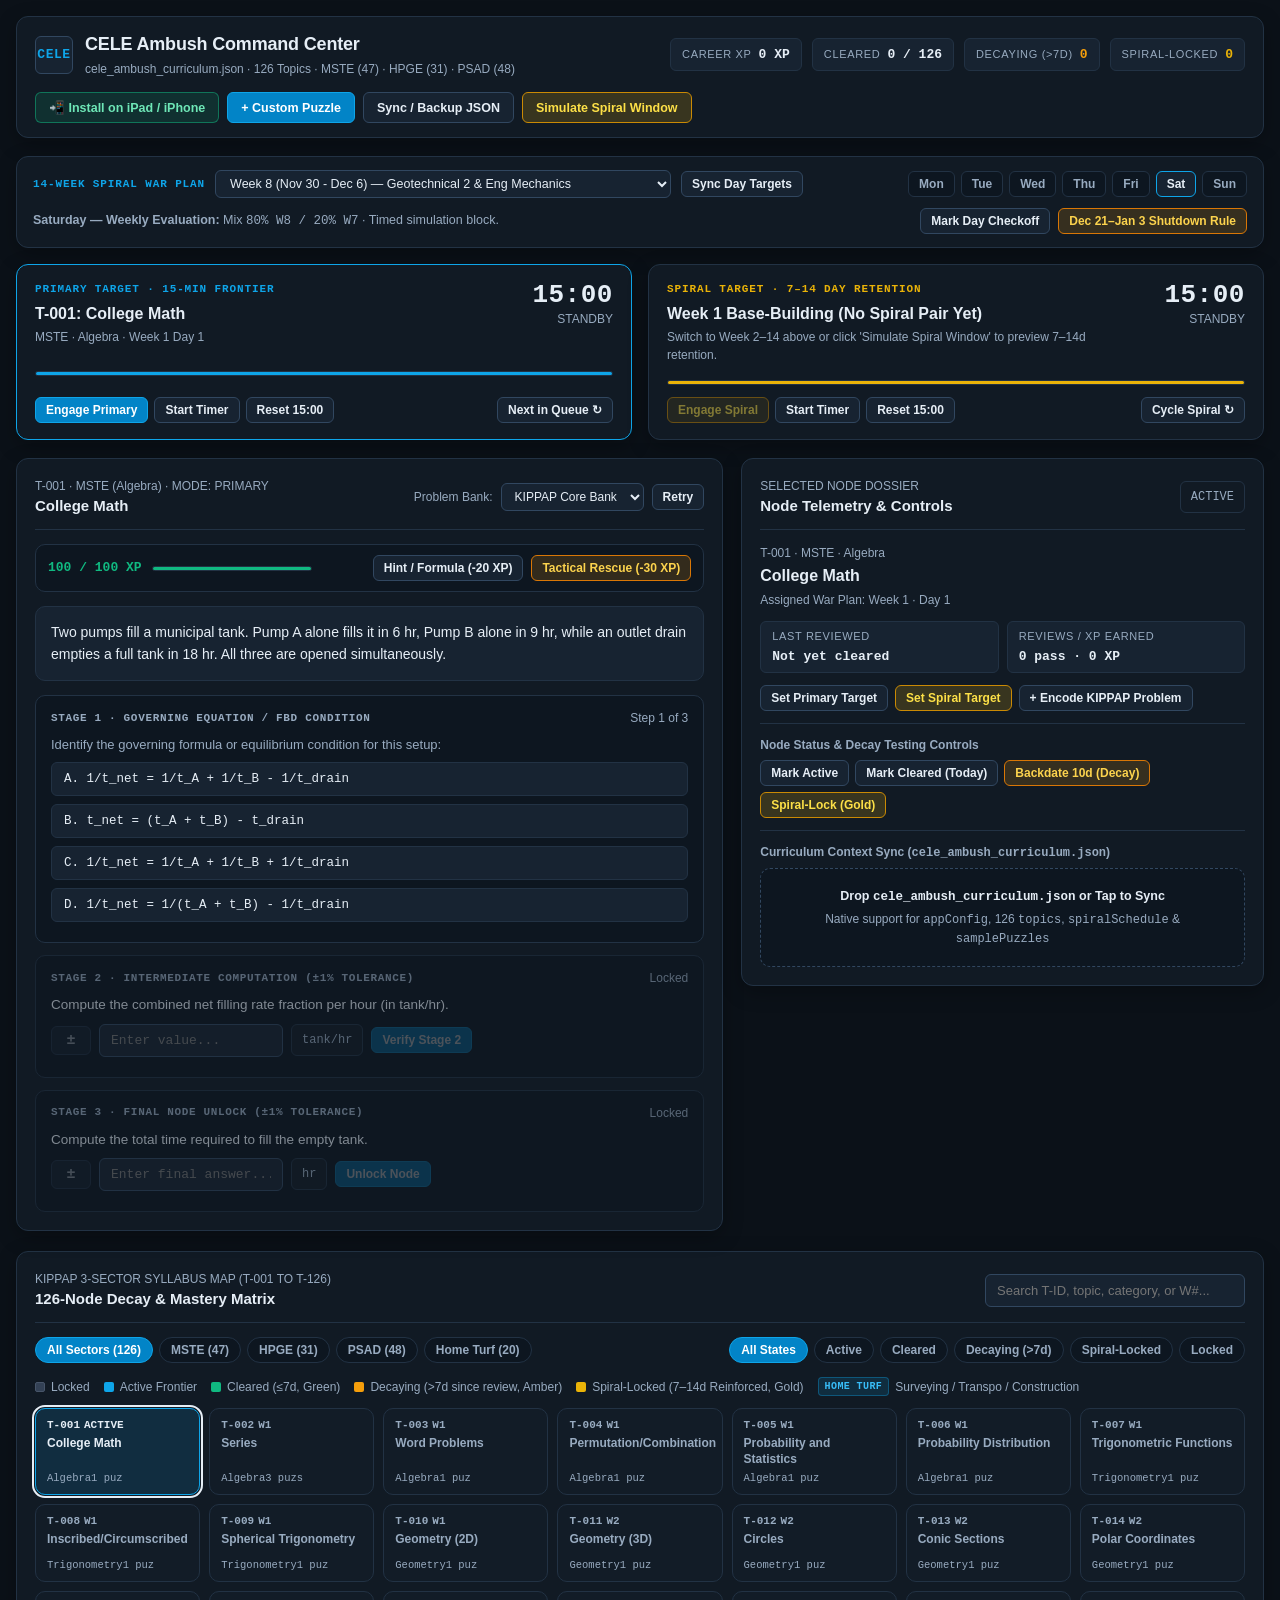
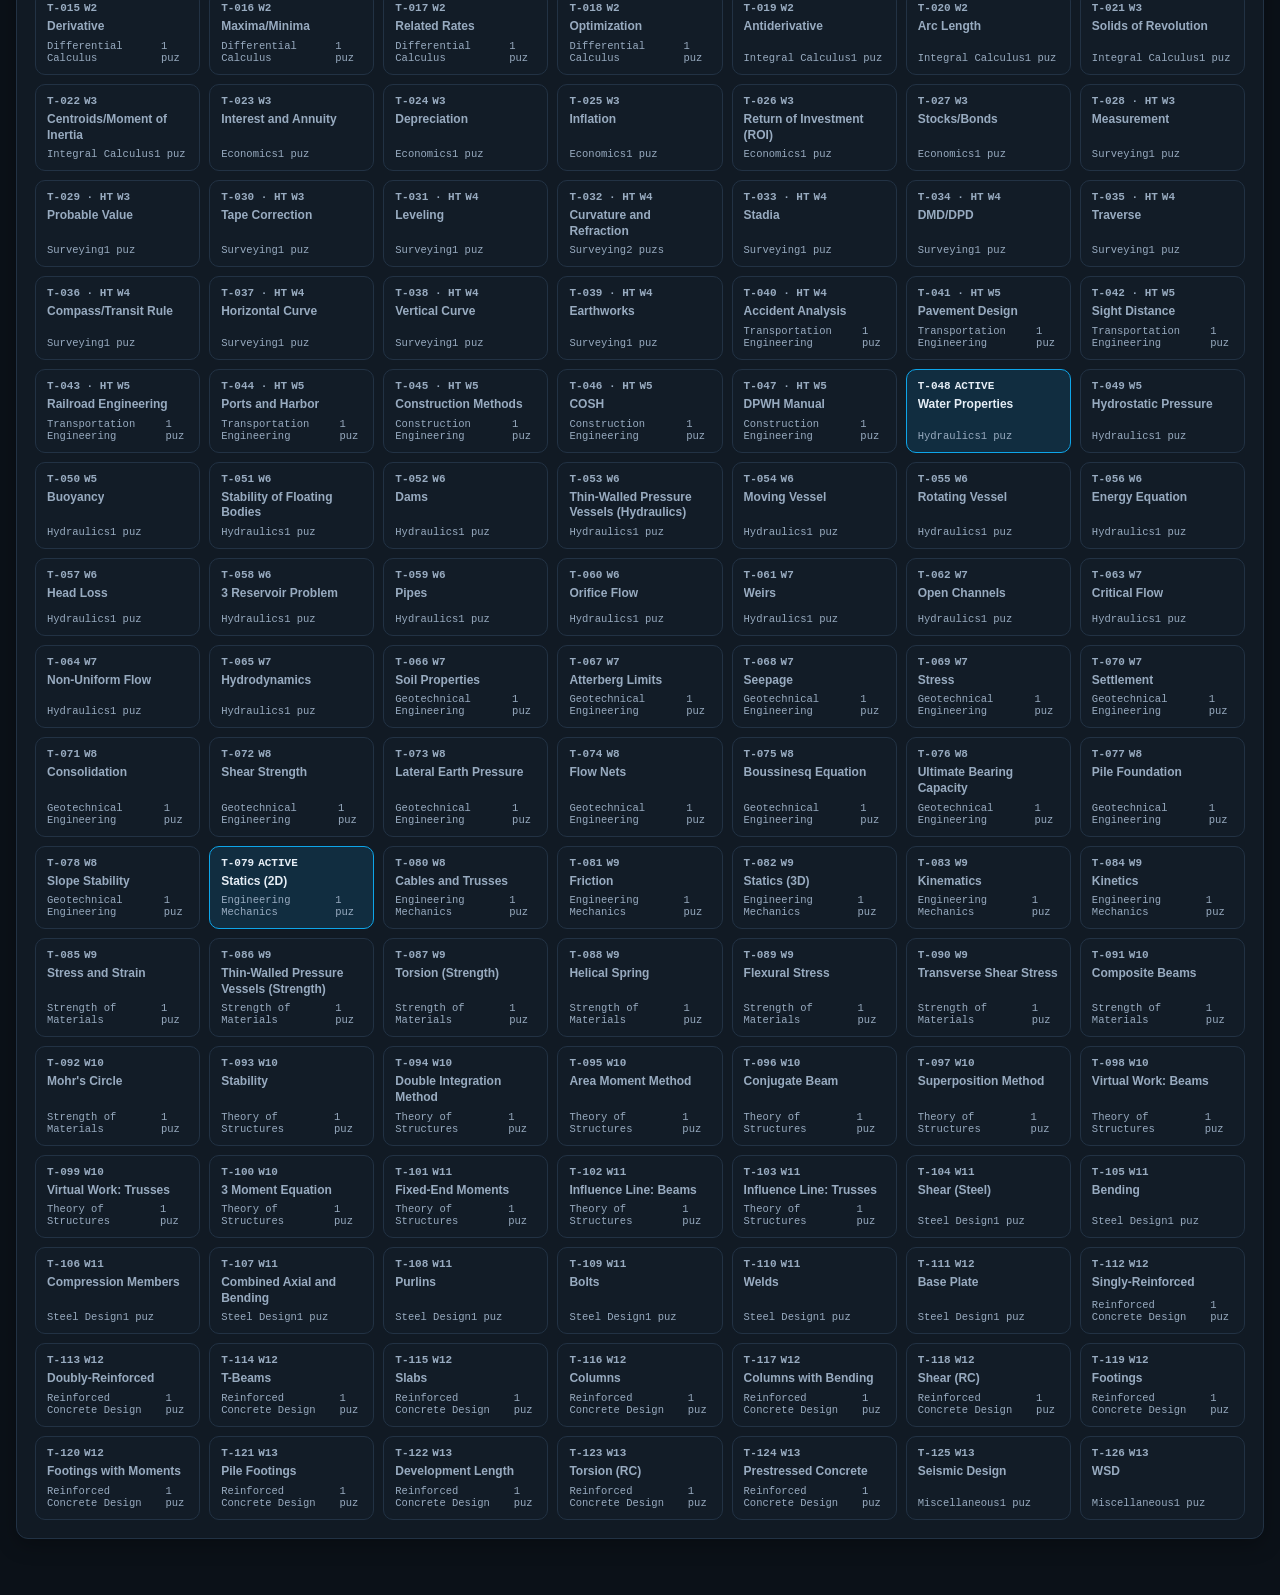
==== CELE_Ambush_iOS_Standalone.html @ f603cc69 "Initial release: CELE Ambush Command Center offline PWA for iPad & iPhone" ====
<!DOCTYPE html>
<html lang="en">
<head>
  <meta charset="UTF-8" />
  <meta name="viewport" content="width=device-width, initial-scale=1.0, viewport-fit=cover" />
  <title>CELE Ambush Command Center — KIPPAP 126-Topic Spiral War Plan</title>
  <meta name="description" content="Installable offline Civil Engineering Licensure Exam (CELE) command center built on cele_ambush_curriculum.json featuring 126 KIPPAP topics across MSTE (47), HPGE (31), and PSAD (48)." />
  <meta name="theme-color" content="#0b1118" />
  <meta name="apple-mobile-web-app-capable" content="yes" />
  <meta name="mobile-web-app-capable" content="yes" />
  <meta name="apple-mobile-web-app-status-bar-style" content="black-translucent" />
  <meta name="apple-mobile-web-app-title" content="CELE Ambush" />
  <meta name="format-detection" content="telephone=no" />
  <link rel="icon" type="image/png" href="[data-uri]" />
  <link rel="apple-touch-icon" href="[data-uri]" />
  <link rel="apple-touch-icon" sizes="180x180" href="[data-uri]" />
  <link rel="apple-touch-icon" sizes="167x167" href="[data-uri]" />
  <link rel="apple-touch-icon" sizes="152x152" href="[data-uri]" />
  <style>
/* CELE Ambush Command Center — Precision Engineering Tactical Stylesheet */
:root {
  --bg-base: #0b1118;
  --bg-surface: #111a24;
  --bg-elevated: #172331;
  --bg-input: #0d1620;
  --border-subtle: #223244;
  --border-strong: #314760;
  --text-primary: #e6eef6;
  --text-secondary: #98abc0;
  --text-muted: #647a92;

  /* Tactical Status Palette (No purple/neon glow) */
  --accent-cyan: #0ea5e9;
  --accent-cyan-soft: rgba(14, 165, 233, 0.14);
  --status-cleared: #10b981;
  --status-cleared-soft: rgba(16, 185, 129, 0.14);
  --status-decaying: #f59e0b;
  --status-decaying-soft: rgba(245, 158, 11, 0.16);
  --status-gold: #eab308;
  --status-gold-soft: rgba(234, 179, 8, 0.18);
  --status-danger: #ef4444;
  --status-danger-soft: rgba(239, 68, 68, 0.15);
  --status-locked: #1b2735;

  --radius-sm: 6px;
  --radius-md: 10px;
  --radius-lg: 12px;
  --shadow-card: 0 6px 20px rgba(0, 0, 0, 0.28);
  --font-sans: "Inter", -apple-system, BlinkMacSystemFont, "Segoe UI", Roboto, sans-serif;
  --font-mono: "JetBrains Mono", "SFMono-Regular", Consolas, "Liberation Mono", Menlo, monospace;
}

*, *::before, *::after { box-sizing: border-box; }

html, body {
  margin: 0;
  padding: 0;
  background-color: var(--bg-base);
  color: var(--text-primary);
  font-family: var(--font-sans);
  font-size: 14px;
  line-height: 1.5;
  -webkit-font-smoothing: antialiased;
}

.app-shell {
  max-width: 1440px;
  margin: 0 auto;
  padding: 18px 20px 48px;
}

/* Header Command Bar */
.topbar {
  display: flex;
  flex-wrap: wrap;
  align-items: center;
  justify-content: space-between;
  gap: 14px;
  padding: 14px 18px;
  background: var(--bg-surface);
  border: 1px solid var(--border-subtle);
  border-radius: var(--radius-lg);
  box-shadow: var(--shadow-card);
  margin-bottom: 18px;
}

.brand-block {
  display: flex;
  align-items: center;
  gap: 12px;
}

.brand-emblem {
  width: 38px;
  height: 38px;
  border-radius: var(--radius-sm);
  background: var(--bg-elevated);
  border: 1px solid var(--border-strong);
  display: grid;
  place-items: center;
  font-family: var(--font-mono);
  font-weight: 700;
  font-size: 13px;
  color: var(--accent-cyan);
  letter-spacing: 0.04em;
}

.brand-block h1 {
  margin: 0;
  font-size: 18px;
  font-weight: 700;
  letter-spacing: -0.01em;
}

.brand-subtitle {
  margin: 2px 0 0;
  font-size: 12px;
  color: var(--text-secondary);
}

.telemetry-strip {
  display: flex;
  flex-wrap: wrap;
  align-items: center;
  gap: 10px;
}

.stat-chip {
  padding: 6px 11px;
  background: var(--bg-elevated);
  border: 1px solid var(--border-subtle);
  border-radius: var(--radius-sm);
  display: flex;
  align-items: baseline;
  gap: 7px;
}

.stat-chip .label {
  font-size: 11px;
  text-transform: uppercase;
  letter-spacing: 0.06em;
  color: var(--text-secondary);
}

.stat-chip .val {
  font-family: var(--font-mono);
  font-weight: 700;
  font-size: 13px;
  font-variant-numeric: tabular-nums;
}

.topbar-actions {
  display: flex;
  flex-wrap: wrap;
  gap: 8px;
}

/* Buttons */
.btn {
  display: inline-flex;
  align-items: center;
  justify-content: center;
  gap: 6px;
  padding: 7px 13px;
  font-family: var(--font-sans);
  font-size: 12.5px;
  font-weight: 600;
  color: var(--text-primary);
  background: var(--bg-elevated);
  border: 1px solid var(--border-strong);
  border-radius: var(--radius-sm);
  cursor: pointer;
  transition: background 0.15s ease, border-color 0.15s ease, transform 0.08s ease;
  text-decoration: none;
}

.btn:hover:not(:disabled) {
  background: #203144;
  border-color: #466485;
}

.btn:active:not(:disabled) { transform: translateY(1px); }
.btn:disabled { opacity: 0.48; cursor: not-allowed; }

.btn-primary {
  background: #0284c7;
  border-color: #0ea5e9;
  color: #ffffff;
}
.btn-primary:hover:not(:disabled) { background: #0369a1; }

.btn-gold {
  background: rgba(234, 179, 8, 0.18);
  border-color: #ca8a04;
  color: #fde047;
}
.btn-gold:hover:not(:disabled) { background: rgba(234, 179, 8, 0.28); }

.btn-amber {
  background: var(--status-decaying-soft);
  border-color: #d97706;
  color: #fcd34d;
}

.btn-danger {
  background: var(--status-danger-soft);
  border-color: #dc2626;
  color: #fca5a5;
}

.btn-sm { padding: 5px 10px; font-size: 12px; }

/* Spiral Loop Twin Target Row */
.spiral-loop-grid {
  display: grid;
  grid-template-columns: repeat(2, minmax(0, 1fr));
  gap: 16px;
  margin-bottom: 18px;
}

.target-card {
  background: var(--bg-surface);
  border: 1px solid var(--border-subtle);
  border-radius: var(--radius-lg);
  padding: 16px 18px;
  display: flex;
  flex-direction: column;
  justify-content: space-between;
  gap: 12px;
  box-shadow: var(--shadow-card);
}

.target-card.is-engaged {
  border-color: var(--accent-cyan);
}

.target-card.spiral-card.is-engaged {
  border-color: var(--status-gold);
}

.target-header {
  display: flex;
  align-items: flex-start;
  justify-content: space-between;
  gap: 12px;
}

.target-kicker {
  font-family: var(--font-mono);
  font-size: 11px;
  font-weight: 700;
  text-transform: uppercase;
  letter-spacing: 0.08em;
  color: var(--accent-cyan);
}

.spiral-card .target-kicker { color: var(--status-gold); }

.target-title {
  margin: 4px 0 2px;
  font-size: 16px;
  font-weight: 700;
}

.target-meta {
  font-size: 12px;
  color: var(--text-secondary);
}

.timer-box {
  text-align: right;
  min-width: 115px;
}

.timer-readout {
  font-family: var(--font-mono);
  font-size: 26px;
  font-weight: 700;
  font-variant-numeric: tabular-nums;
  line-height: 1.1;
  letter-spacing: 0.02em;
}

.timer-readout.is-running { color: var(--status-cleared); }
.timer-readout.is-paused { color: var(--status-decaying); }
.timer-readout.is-expired { color: var(--status-danger); }

.progress-track {
  width: 100%;
  height: 5px;
  background: var(--bg-input);
  border-radius: 999px;
  overflow: hidden;
  border: 1px solid var(--border-subtle);
}

.progress-fill {
  height: 100%;
  background: var(--accent-cyan);
  transition: width 0.3s linear;
}
.spiral-card .progress-fill { background: var(--status-gold); }

.target-controls {
  display: flex;
  flex-wrap: wrap;
  align-items: center;
  justify-content: space-between;
  gap: 8px;
}

/* Main Split Workspace: Puzzle Engine + Node Inspector / Bank */
.workbench-grid {
  display: grid;
  grid-template-columns: 1.15fr 0.85fr;
  gap: 18px;
  margin-bottom: 20px;
  align-items: start;
}

.panel {
  background: var(--bg-surface);
  border: 1px solid var(--border-subtle);
  border-radius: var(--radius-lg);
  padding: 18px;
  box-shadow: var(--shadow-card);
}

.panel-header {
  display: flex;
  flex-wrap: wrap;
  align-items: center;
  justify-content: space-between;
  gap: 10px;
  padding-bottom: 12px;
  margin-bottom: 14px;
  border-bottom: 1px solid var(--border-subtle);
}

.panel-title {
  margin: 0;
  font-size: 15px;
  font-weight: 700;
}

/* XP Integrity Bar & Tactical Rescue */
.xp-rescue-bar {
  display: flex;
  flex-wrap: wrap;
  align-items: center;
  justify-content: space-between;
  gap: 10px;
  padding: 10px 12px;
  background: var(--bg-input);
  border: 1px solid var(--border-subtle);
  border-radius: var(--radius-md);
  margin-bottom: 14px;
}

.xp-meter-wrap {
  display: flex;
  align-items: center;
  gap: 10px;
  flex: 1;
  min-width: 180px;
}

.xp-badge {
  font-family: var(--font-mono);
  font-weight: 700;
  font-size: 13px;
  color: var(--status-cleared);
  white-space: nowrap;
}

.problem-stem-box {
  padding: 14px 15px;
  background: var(--bg-elevated);
  border: 1px solid var(--border-subtle);
  border-radius: var(--radius-md);
  margin-bottom: 14px;
  font-size: 14px;
  line-height: 1.6;
}

.rescue-drawer {
  padding: 12px 14px;
  border-radius: var(--radius-md);
  margin-bottom: 14px;
  font-size: 13px;
}

.hint-drawer {
  background: rgba(14, 165, 233, 0.1);
  border: 1px solid rgba(14, 165, 233, 0.35);
}

.tactical-drawer {
  background: rgba(245, 158, 11, 0.1);
  border: 1px solid rgba(245, 158, 11, 0.4);
}

/* 3-Stage Cards */
.stage-stack {
  display: flex;
  flex-direction: column;
  gap: 12px;
}

.stage-box {
  padding: 13px 15px;
  background: var(--bg-input);
  border: 1px solid var(--border-subtle);
  border-radius: var(--radius-md);
  transition: border-color 0.15s ease, opacity 0.15s ease;
}

.stage-box.is-locked {
  opacity: 0.52;
}

.stage-box.is-cleared {
  border-color: rgba(16, 185, 129, 0.55);
  background: rgba(16, 185, 129, 0.05);
}

.stage-head {
  display: flex;
  align-items: center;
  justify-content: space-between;
  gap: 8px;
  margin-bottom: 8px;
}

.stage-tag {
  font-family: var(--font-mono);
  font-size: 11px;
  font-weight: 700;
  text-transform: uppercase;
  letter-spacing: 0.06em;
  color: var(--text-secondary);
}

.stage-box.is-cleared .stage-tag { color: var(--status-cleared); }

.eq-options-grid {
  display: grid;
  grid-template-columns: 1fr;
  gap: 8px;
  margin-top: 8px;
}

.eq-option-btn {
  text-align: left;
  padding: 9px 12px;
  font-family: var(--font-mono);
  font-size: 12.5px;
  color: var(--text-primary);
  background: var(--bg-elevated);
  border: 1px solid var(--border-subtle);
  border-radius: var(--radius-sm);
  cursor: pointer;
  transition: background 0.12s ease, border-color 0.12s ease;
}

.eq-option-btn:hover:not(:disabled) {
  background: #1f3044;
  border-color: var(--accent-cyan);
}

.eq-option-btn.is-correct {
  background: var(--status-cleared-soft);
  border-color: var(--status-cleared);
  color: #6ee7b7;
}

.eq-option-btn.is-wrong {
  background: var(--status-danger-soft);
  border-color: var(--status-danger);
  color: #fca5a5;
}

.numeric-row {
  display: flex;
  flex-wrap: wrap;
  align-items: center;
  gap: 8px;
  margin-top: 8px;
}

.input-field, select.input-field, textarea.input-field {
  padding: 8px 11px;
  background: var(--bg-elevated);
  border: 1px solid var(--border-strong);
  border-radius: var(--radius-sm);
  color: var(--text-primary);
  font-family: var(--font-sans);
  font-size: 13px;
}

.input-mono {
  font-family: var(--font-mono);
  font-variant-numeric: tabular-nums;
}

.input-field:focus {
  outline: none;
  border-color: var(--accent-cyan);
}

.unit-pill {
  padding: 6px 10px;
  background: var(--bg-surface);
  border: 1px solid var(--border-subtle);
  border-radius: var(--radius-sm);
  font-family: var(--font-mono);
  font-size: 12px;
  color: var(--text-secondary);
}

.feedback-msg {
  margin-top: 7px;
  font-size: 12px;
}
.feedback-msg.ok { color: #6ee7b7; }
.feedback-msg.err { color: #fca5a5; }

/* 114-Node Curriculum Matrix */
.filter-toolbar {
  display: flex;
  flex-wrap: wrap;
  align-items: center;
  justify-content: space-between;
  gap: 10px;
  margin-bottom: 14px;
}

.tab-group {
  display: flex;
  flex-wrap: wrap;
  gap: 6px;
}

.pill-btn {
  padding: 5px 11px;
  font-size: 12px;
  font-weight: 600;
  color: var(--text-secondary);
  background: var(--bg-input);
  border: 1px solid var(--border-subtle);
  border-radius: 999px;
  cursor: pointer;
}

.pill-btn.active {
  color: #ffffff;
  background: #0284c7;
  border-color: #0ea5e9;
}

.legend-row {
  display: flex;
  flex-wrap: wrap;
  gap: 14px;
  font-size: 12px;
  color: var(--text-secondary);
  margin-bottom: 12px;
}

.legend-item {
  display: inline-flex;
  align-items: center;
  gap: 6px;
}

.dot {
  width: 10px;
  height: 10px;
  border-radius: 2px;
  display: inline-block;
}
.dot-locked { background: #334155; border: 1px solid #475569; }
.dot-active { background: var(--accent-cyan); }
.dot-cleared { background: var(--status-cleared); }
.dot-decaying { background: var(--status-decaying); }
.dot-spiral { background: var(--status-gold); }

.nodes-grid {
  display: grid;
  grid-template-columns: repeat(auto-fill, minmax(152px, 1fr));
  gap: 9px;
}

.node-tile {
  position: relative;
  text-align: left;
  padding: 10px 11px;
  border-radius: var(--radius-md);
  border: 1px solid var(--border-subtle);
  background: var(--status-locked);
  color: var(--text-primary);
  cursor: pointer;
  transition: transform 0.1s ease, border-color 0.15s ease, background 0.15s ease;
  display: flex;
  flex-direction: column;
  gap: 5px;
  min-height: 78px;
}

.node-tile:hover {
  transform: translateY(-1px);
  border-color: #5b7999;
}

.node-tile.selected {
  outline: 2px solid var(--text-primary);
  outline-offset: 1px;
}

.node-tile.state-locked {
  background: #121c27;
  color: var(--text-secondary);
}

.node-tile.state-active {
  background: var(--accent-cyan-soft);
  border-color: var(--accent-cyan);
}

.node-tile.state-cleared {
  background: var(--status-cleared-soft);
  border-color: var(--status-cleared);
}

.node-tile.state-decaying {
  background: var(--status-decaying-soft);
  border-color: var(--status-decaying);
}

.node-tile.state-spiral {
  background: var(--status-gold-soft);
  border-color: var(--status-gold);
}

.node-top {
  display: flex;
  align-items: center;
  justify-content: space-between;
  gap: 4px;
  font-family: var(--font-mono);
  font-size: 11px;
  font-weight: 700;
}

.node-name {
  font-size: 12px;
  font-weight: 600;
  line-height: 1.3;
  display: -webkit-box;
  -webkit-line-clamp: 2;
  -webkit-box-orient: vertical;
  overflow: hidden;
}

.node-foot {
  margin-top: auto;
  display: flex;
  align-items: center;
  justify-content: space-between;
  font-size: 10.5px;
  font-family: var(--font-mono);
  color: var(--text-secondary);
}

/* Modals */
.modal-backdrop {
  position: fixed;
  inset: 0;
  background: rgba(5, 10, 16, 0.78);
  display: none;
  align-items: center;
  justify-content: center;
  padding: 16px;
  z-index: 50;
}

.modal-backdrop.open { display: flex; }

.modal-card {
  width: 100%;
  max-width: 680px;
  max-height: 90vh;
  overflow-y: auto;
  background: var(--bg-surface);
  border: 1px solid var(--border-strong);
  border-radius: var(--radius-lg);
  padding: 20px;
  box-shadow: 0 20px 50px rgba(0, 0, 0, 0.55);
}

.form-grid {
  display: grid;
  grid-template-columns: repeat(2, minmax(0, 1fr));
  gap: 12px;
}

.form-group {
  display: flex;
  flex-direction: column;
  gap: 5px;
}

.form-group.full { grid-column: 1 / -1; }

.form-label {
  font-size: 12px;
  font-weight: 600;
  color: var(--text-secondary);
}

.dropzone {
  border: 1.5px dashed var(--border-strong);
  border-radius: var(--radius-md);
  padding: 18px;
  text-align: center;
  background: var(--bg-input);
  cursor: pointer;
  transition: border-color 0.15s ease, background 0.15s ease;
}

.dropzone:hover, .dropzone.dragover {
  border-color: var(--accent-cyan);
  background: var(--accent-cyan-soft);
}

.toast-banner {
  position: fixed;
  bottom: 18px;
  right: 18px;
  padding: 10px 16px;
  background: #0f293d;
  border: 1px solid var(--accent-cyan);
  border-radius: var(--radius-md);
  color: var(--text-primary);
  font-size: 13px;
  font-weight: 600;
  box-shadow: var(--shadow-card);
  z-index: 80;
  display: none;
}

.toast-banner.show { display: block; }

@media (max-width: 980px) {
  .spiral-loop-grid, .workbench-grid, .form-grid {
    grid-template-columns: 1fr;
  }
}

/* 14-Week Spiral War Plan & Home Turf Extensions */
.warplan-bar {
  background: var(--bg-surface);
  border: 1px solid var(--border-subtle);
  border-radius: var(--radius-lg);
  padding: 13px 16px;
  margin-bottom: 16px;
  box-shadow: var(--shadow-card);
  display: flex;
  flex-direction: column;
  gap: 10px;
}

.warplan-top {
  display: flex;
  flex-wrap: wrap;
  align-items: center;
  justify-content: space-between;
  gap: 10px;
}

.day-pills {
  display: flex;
  flex-wrap: wrap;
  gap: 6px;
}

.day-pill {
  padding: 5px 10px;
  font-size: 12px;
  font-weight: 600;
  color: var(--text-secondary);
  background: var(--bg-input);
  border: 1px solid var(--border-subtle);
  border-radius: var(--radius-sm);
  cursor: pointer;
}

.day-pill.active {
  color: var(--text-primary);
  background: var(--bg-elevated);
  border-color: var(--accent-cyan);
}

.day-pill.is-done {
  border-color: var(--status-cleared);
  color: var(--status-cleared);
}

.pair-chips {
  display: flex;
  flex-wrap: wrap;
  gap: 6px;
  margin-top: 4px;
}

.pair-chip {
  padding: 3px 9px;
  font-family: var(--font-mono);
  font-size: 11.5px;
  background: var(--bg-input);
  border: 1px solid var(--border-subtle);
  border-radius: 999px;
  color: var(--text-secondary);
  cursor: pointer;
}

.pair-chip.active {
  border-color: var(--accent-cyan);
  color: var(--text-primary);
  background: var(--accent-cyan-soft);
}

.spiral-card .pair-chip.active {
  border-color: var(--status-gold);
  background: var(--status-gold-soft);
  color: #fde047;
}

.hometurf-tag {
  display: inline-block;
  padding: 1px 6px;
  font-family: var(--font-mono);
  font-size: 10px;
  font-weight: 700;
  letter-spacing: 0.04em;
  color: #38bdf8;
  background: rgba(14, 165, 233, 0.14);
  border: 1px solid rgba(14, 165, 233, 0.35);
  border-radius: 4px;
}

.holiday-banner {
  padding: 10px 14px;
  background: rgba(245, 158, 11, 0.12);
  border: 1px solid rgba(245, 158, 11, 0.45);
  border-radius: var(--radius-md);
  font-size: 12.5px;
  color: #fde68a;
  display: flex;
  align-items: center;
  justify-content: space-between;
  gap: 10px;
}

/* ==========================================================================
   iOS (iPhone) & iPadOS Standalone PWA Ergonomics & Safe-Area Support
   ========================================================================== */
html {
  -webkit-text-size-adjust: 100%;
  touch-action: manipulation;
}

body {
  -webkit-tap-highlight-color: transparent;
  overscroll-behavior-y: none;
}

.app-shell {
  padding-top: max(16px, calc(env(safe-area-inset-top) + 10px));
  padding-left: max(16px, calc(env(safe-area-inset-left) + 14px));
  padding-right: max(16px, calc(env(safe-area-inset-right) + 14px));
  padding-bottom: max(56px, calc(env(safe-area-inset-bottom) + 48px));
}

.btn, .day-pill, .pill-btn, .eq-option-btn, .node-tile, .pair-chip {
  touch-action: manipulation;
  -webkit-user-select: none;
  user-select: none;
}

.problem-stem-box, .rescue-drawer, .input-field {
  -webkit-user-select: text;
  user-select: text;
}

.btn-install {
  background: rgba(16, 185, 129, 0.14);
  border-color: rgba(16, 185, 129, 0.5);
  color: #6ee7b7;
}
.btn-install:hover:not(:disabled) {
  background: rgba(16, 185, 129, 0.24);
  border-color: #10b981;
}

.pwa-status-pill {
  display: inline-flex;
  align-items: center;
  padding: 2px 8px;
  font-family: var(--font-mono);
  font-size: 10.5px;
  font-weight: 700;
  color: #6ee7b7;
  background: rgba(16, 185, 129, 0.15);
  border: 1px solid rgba(16, 185, 129, 0.45);
  border-radius: 999px;
}

.sign-toggle-btn {
  min-width: 40px;
  font-family: var(--font-mono);
  font-size: 15px;
  font-weight: 700;
}

.install-steps-grid {
  display: grid;
  grid-template-columns: repeat(2, minmax(0, 1fr));
  gap: 12px;
}

.install-step-card {
  padding: 13px 14px;
  background: var(--bg-input);
  border: 1px solid var(--border-subtle);
  border-radius: var(--radius-md);
}

.install-list {
  margin: 8px 0 0;
  padding-left: 18px;
  font-size: 12.5px;
  color: var(--text-secondary);
  display: flex;
  flex-direction: column;
  gap: 6px;
}

.ios-bottom-nav {
  display: none;
  position: fixed;
  left: 0;
  right: 0;
  bottom: 0;
  z-index: 45;
  background: rgba(13, 22, 32, 0.92);
  -webkit-backdrop-filter: blur(14px);
  backdrop-filter: blur(14px);
  border-top: 1px solid var(--border-strong);
  padding: 6px max(10px, env(safe-area-inset-right)) calc(6px + env(safe-area-inset-bottom)) max(10px, env(safe-area-inset-left));
  grid-template-columns: repeat(4, 1fr);
  gap: 4px;
}

.ios-nav-btn {
  background: transparent;
  border: 1px solid transparent;
  border-radius: 8px;
  color: var(--text-secondary);
  padding: 6px 4px;
  font-family: var(--font-sans);
  font-size: 11px;
  font-weight: 600;
  display: flex;
  flex-direction: column;
  align-items: center;
  justify-content: center;
  gap: 2px;
  cursor: pointer;
}

.ios-nav-btn.active {
  color: var(--accent-cyan);
  background: var(--accent-cyan-soft);
  border-color: rgba(14, 165, 233, 0.32);
}

.ios-nav-icon {
  font-size: 15px;
  line-height: 1.1;
}

/* Prevent iOS Safari input auto-zoom (must be >= 16px on coarse touch devices) + 44px Apple HIG targets */
@media (pointer: coarse), (max-width: 1024px) {
  input.input-field, select.input-field, textarea.input-field, #schedule-week-select, #puzzle-selector {
    font-size: 16px !important;
  }
  .btn, .eq-option-btn {
    min-height: 42px;
  }
  .day-pill, .pill-btn {
    min-height: 38px;
    display: inline-flex;
    align-items: center;
  }
}

/* iPhone & Compact iPad Split-View Layout */
@media (max-width: 860px) {
  .ios-bottom-nav {
    display: grid;
  }
  .app-shell {
    padding-bottom: calc(86px + env(safe-area-inset-bottom));
  }
  .toast-banner {
    bottom: calc(76px + env(safe-area-inset-bottom));
    left: 14px;
    right: 14px;
    text-align: center;
  }
  .install-steps-grid {
    grid-template-columns: 1fr;
  }
  .topbar {
    padding: 12px 14px;
    gap: 10px;
  }
  #node-search-input, #schedule-week-select {
    min-width: 0 !important;
    width: 100%;
  }
}

  </style>
</head>
<body>
  <div class="app-shell">
    <!-- Top Command Header -->
    <header class="topbar" id="command-topbar">
      <div class="brand-block">
        <div class="brand-emblem" aria-hidden="true">CELE</div>
        <div>
          <div style="display: flex; align-items: center; gap: 8px; flex-wrap: wrap;">
            <h1 id="app-title-heading">CELE Ambush Command Center</h1>
            <span class="pwa-status-pill" id="pwa-standalone-pill" style="display: none;">✓ STANDALONE APP</span>
          </div>
          <p class="brand-subtitle" id="curriculum-source-label">cele_ambush_curriculum.json · 126 Topics · MSTE (47) · HPGE (31) · PSAD (48)</p>
        </div>
      </div>

      <div class="telemetry-strip" aria-label="Readiness Telemetry">
        <div class="stat-chip">
          <span class="label">Career XP</span>
          <span class="val" id="stat-career-xp">0 XP</span>
        </div>
        <div class="stat-chip">
          <span class="label">Cleared</span>
          <span class="val" id="stat-cleared-count">0 / 126</span>
        </div>
        <div class="stat-chip">
          <span class="label">Decaying (&gt;7d)</span>
          <span class="val" id="stat-decaying-count" style="color: var(--status-decaying);">0</span>
        </div>
        <div class="stat-chip">
          <span class="label">Spiral-Locked</span>
          <span class="val" id="stat-spiral-count" style="color: var(--status-gold);">0</span>
        </div>
      </div>

      <div class="topbar-actions">
        <button type="button" class="btn btn-install" id="btn-open-install">📲 Install on iPad / iPhone</button>
        <button type="button" class="btn btn-primary" id="btn-open-builder">+ Custom Puzzle</button>
        <button type="button" class="btn" id="btn-open-json">Sync / Backup JSON</button>
        <button type="button" class="btn btn-gold" id="btn-demo-decay" title="Seed sample 7-14 day history to preview Spiral Target & Amber Decay">Simulate Spiral Window</button>
      </div>
    </header>

    <!-- 14-Week Spiral War Plan Bar (from spiralSchedule in cele_ambush_curriculum.json) -->
    <section class="warplan-bar" id="warplan-section" aria-label="14-Week Spiral War Plan">
      <div class="warplan-top">
        <div style="display: flex; align-items: center; gap: 10px; flex-wrap: wrap;">
          <span class="target-kicker">14-WEEK SPIRAL WAR PLAN</span>
          <select id="schedule-week-select" class="input-field" style="padding: 5px 10px; font-size: 12.5px; min-width: 240px;" aria-label="Select Schedule Week"></select>
          <button type="button" class="btn btn-sm" id="btn-load-scheduled-pair" title="Load selected day's Primary & Spiral pairs into the twin 15-min cards">Sync Day Targets</button>
        </div>
        <div class="day-pills" id="schedule-day-pills" role="tablist" aria-label="Day of Week"></div>
      </div>
      <div style="display: flex; flex-wrap: wrap; align-items: center; justify-content: space-between; gap: 8px; font-size: 12.5px; color: var(--text-secondary);">
        <div id="schedule-day-summary">Loading War Plan schedule...</div>
        <div style="display: flex; align-items: center; gap: 8px; flex-wrap: wrap;">
          <button type="button" class="btn btn-sm" id="btn-toggle-day-complete">Mark Day Checkoff</button>
          <button type="button" class="btn btn-amber btn-sm" id="btn-toggle-holiday-preview" title="Preview Dec 21 - Jan 3 Mandatory Cognitive Recovery protocol">Dec 21–Jan 3 Shutdown Rule</button>
        </div>
      </div>
      <div class="holiday-banner" id="holiday-shutdown-banner" style="display: none;"></div>
    </section>

    <!-- Daily 30-Minute Spiral Loop UI -->
    <section class="spiral-loop-grid" id="loop-section" aria-label="Daily 30-Minute Spiral Loop">
      <!-- Primary Target Card (15-min) -->
      <article class="target-card" id="primary-target-card">
        <div>
          <div class="target-header">
            <div>
              <div class="target-kicker" id="primary-kicker">PRIMARY TARGET · 15-MIN FRONTIER</div>
              <h2 class="target-title" id="primary-topic-title">Loading...</h2>
              <div class="target-meta" id="primary-topic-meta">Queue Frontier</div>
            </div>
            <div class="timer-box">
              <div class="timer-readout" id="primary-timer-display">15:00</div>
              <div class="target-meta" id="primary-timer-state">STANDBY</div>
            </div>
          </div>
          <div class="pair-chips" id="primary-pair-chips"></div>
        </div>

        <div class="progress-track" aria-hidden="true">
          <div class="progress-fill" id="primary-timer-bar" style="width: 100%;"></div>
        </div>

        <div class="target-controls">
          <div style="display: flex; gap: 6px; flex-wrap: wrap;">
            <button type="button" class="btn btn-primary btn-sm" id="btn-engage-primary">Engage Primary</button>
            <button type="button" class="btn btn-sm" id="btn-toggle-primary-timer">Start Timer</button>
            <button type="button" class="btn btn-sm" id="btn-reset-primary-timer">Reset 15:00</button>
          </div>
          <button type="button" class="btn btn-sm" id="btn-cycle-primary" title="Rotate to next active topic">Next in Queue ↻</button>
        </div>
      </article>

      <!-- Spiral Target Card (15-min, 7-14 days ago / Scheduled Spiral Pair) -->
      <article class="target-card spiral-card" id="spiral-target-card">
        <div>
          <div class="target-header">
            <div>
              <div class="target-kicker" id="spiral-kicker">SPIRAL TARGET · 7–14 DAY RETENTION</div>
              <h2 class="target-title" id="spiral-topic-title">Scanning 7–14d Window...</h2>
              <div class="target-meta" id="spiral-topic-meta">Topics completed 7–14 days ago</div>
            </div>
            <div class="timer-box">
              <div class="timer-readout" id="spiral-timer-display">15:00</div>
              <div class="target-meta" id="spiral-timer-state">STANDBY</div>
            </div>
          </div>
          <div class="pair-chips" id="spiral-pair-chips"></div>
        </div>

        <div class="progress-track" aria-hidden="true">
          <div class="progress-fill" id="spiral-timer-bar" style="width: 100%;"></div>
        </div>

        <div class="target-controls">
          <div style="display: flex; gap: 6px; flex-wrap: wrap;">
            <button type="button" class="btn btn-gold btn-sm" id="btn-engage-spiral">Engage Spiral</button>
            <button type="button" class="btn btn-sm" id="btn-toggle-spiral-timer">Start Timer</button>
            <button type="button" class="btn btn-sm" id="btn-reset-spiral-timer">Reset 15:00</button>
          </div>
          <button type="button" class="btn btn-sm" id="btn-cycle-spiral" title="Cycle eligible 7-14d / scheduled spiral nodes">Cycle Spiral ↻</button>
        </div>
      </article>
    </section>

    <!-- Workbench: Multi-Stage Puzzle Engine + Active Node Tactical Dossier -->
    <main class="workbench-grid" id="workbench-section">
      <!-- Left: 3-Stage Numerical/Formula Unlock Engine -->
      <section class="panel" id="puzzle-engine-panel" aria-labelledby="puzzle-panel-heading">
        <div class="panel-header">
          <div>
            <div class="target-meta" id="arena-sector-badge">SECTOR</div>
            <h2 class="panel-title" id="puzzle-panel-heading">3-Stage Ambush Puzzle Engine</h2>
          </div>
          <div style="display: flex; align-items: center; gap: 8px; flex-wrap: wrap;">
            <label for="puzzle-selector" class="target-meta">Problem Bank:</label>
            <select id="puzzle-selector" class="input-field" style="padding: 5px 9px; font-size: 12px;"></select>
            <button type="button" class="btn btn-sm" id="btn-reset-attempt" title="Restart current puzzle attempt">Retry</button>
          </div>
        </div>

        <!-- Tactical Rescue System & 100 XP Integrity Bar -->
        <div class="xp-rescue-bar">
          <div class="xp-meter-wrap">
            <span class="xp-badge" id="attempt-xp-readout">100 / 100 XP</span>
            <div class="progress-track" style="max-width: 160px;">
              <div class="progress-fill" id="attempt-xp-bar" style="width: 100%; background: var(--status-cleared);"></div>
            </div>
          </div>
          <div style="display: flex; gap: 8px; flex-wrap: wrap;">
            <button type="button" class="btn btn-sm" id="btn-use-hint">Hint / Formula (-20 XP)</button>
            <button type="button" class="btn btn-amber btn-sm" id="btn-tactical-rescue">Tactical Rescue (-30 XP)</button>
          </div>
        </div>

        <!-- Dynamic Hint & Tactical Rescue Drawers -->
        <div class="rescue-drawer hint-drawer" id="hint-drawer" style="display: none;"></div>
        <div class="rescue-drawer tactical-drawer" id="tactical-drawer" style="display: none;"></div>

        <!-- Problem Stem -->
        <div class="problem-stem-box" id="puzzle-stem-text"></div>

        <!-- 3 Stages -->
        <div class="stage-stack">
          <!-- Stage 1 -->
          <div class="stage-box" id="stage-1-box">
            <div class="stage-head">
              <span class="stage-tag" id="stage-1-tag">STAGE 1 · GOVERNING EQUATION / FBD CONDITION</span>
              <span class="target-meta" id="stage-1-status">Awaiting Selection</span>
            </div>
            <div id="stage-1-prompt" style="font-size: 13px; color: var(--text-secondary);">Identify the governing formula or equilibrium relationship for this setup:</div>
            <div class="eq-options-grid" id="stage-1-options"></div>
            <div class="feedback-msg" id="stage-1-feedback"></div>
          </div>

          <!-- Stage 2 -->
          <div class="stage-box is-locked" id="stage-2-box">
            <div class="stage-head">
              <span class="stage-tag" id="stage-2-tag">STAGE 2 · INTERMEDIATE COMPUTATION (±1% TOLERANCE)</span>
              <span class="target-meta" id="stage-2-status">Locked</span>
            </div>
            <div id="stage-2-prompt" style="font-size: 13.5px;"></div>
            <div class="numeric-row">
              <button type="button" class="btn btn-sm sign-toggle-btn" id="btn-neg-stage-2" title="Toggle minus sign (±) on iPhone/iPad keypad" disabled>±</button>
              <input type="text" inputmode="decimal" enterkeyhint="done" autocomplete="off" autocorrect="off" spellcheck="false" class="input-field input-mono" id="stage-2-input" placeholder="Enter value..." disabled />
              <span class="unit-pill" id="stage-2-unit">unit</span>
              <button type="button" class="btn btn-primary btn-sm" id="btn-verify-stage-2" disabled>Verify Stage 2</button>
            </div>
            <div class="feedback-msg" id="stage-2-feedback"></div>
          </div>

          <!-- Stage 3 -->
          <div class="stage-box is-locked" id="stage-3-box">
            <div class="stage-head">
              <span class="stage-tag" id="stage-3-tag">STAGE 3 · FINAL NODE UNLOCK (±1% TOLERANCE)</span>
              <span class="target-meta" id="stage-3-status">Locked</span>
            </div>
            <div id="stage-3-prompt" style="font-size: 13.5px;"></div>
            <div class="numeric-row">
              <button type="button" class="btn btn-sm sign-toggle-btn" id="btn-neg-stage-3" title="Toggle minus sign (±) on iPhone/iPad keypad" disabled>±</button>
              <input type="text" inputmode="decimal" enterkeyhint="done" autocomplete="off" autocorrect="off" spellcheck="false" class="input-field input-mono" id="stage-3-input" placeholder="Enter final answer..." disabled />
              <span class="unit-pill" id="stage-3-unit">unit</span>
              <button type="button" class="btn btn-primary btn-sm" id="btn-verify-stage-3" disabled>Unlock Node</button>
            </div>
            <div class="feedback-msg" id="stage-3-feedback"></div>
          </div>
        </div>
      </section>

      <!-- Right: Node Dossier, Rescue Links, Time-Decay Controls & Quick Curriculum Drop -->
      <aside class="panel" id="node-inspector-panel" aria-labelledby="inspector-heading">
        <div class="panel-header">
          <div>
            <div class="target-meta">SELECTED NODE DOSSIER</div>
            <h2 class="panel-title" id="inspector-heading">Node Telemetry &amp; Controls</h2>
          </div>
          <span class="unit-pill" id="inspector-state-badge">ACTIVE</span>
        </div>

        <div id="inspector-details" style="display: flex; flex-direction: column; gap: 12px;">
          <div>
            <div class="target-meta" id="inspector-code-cat">T-001 · MSTE · Algebra</div>
            <div style="display: flex; align-items: center; gap: 8px; flex-wrap: wrap; margin-top: 2px;">
              <span style="font-size: 16px; font-weight: 700;" id="inspector-title">Topic Title</span>
              <span class="hometurf-tag" id="inspector-hometurf" style="display: none;">HOME TURF</span>
            </div>
            <div class="target-meta" id="inspector-schedule-slot" style="margin-top: 3px;">Assigned: Week 1 · Day 1</div>
          </div>

          <div style="display: grid; grid-template-columns: repeat(2, 1fr); gap: 8px;">
            <div class="stat-chip" style="flex-direction: column; gap: 2px;">
              <span class="label">Last Reviewed</span>
              <span class="val" id="inspector-last-reviewed">Never</span>
            </div>
            <div class="stat-chip" style="flex-direction: column; gap: 2px;">
              <span class="label">Reviews / XP Earned</span>
              <span class="val" id="inspector-reviews-xp">0 · 0 XP</span>
            </div>
          </div>

          <div style="display: flex; flex-wrap: wrap; gap: 7px;">
            <button type="button" class="btn btn-sm" id="btn-set-as-primary">Set Primary Target</button>
            <button type="button" class="btn btn-gold btn-sm" id="btn-set-as-spiral">Set Spiral Target</button>
            <button type="button" class="btn btn-sm" id="btn-encode-for-node">+ Encode KIPPAP Problem</button>
          </div>

          <div style="border-top: 1px solid var(--border-subtle); padding-top: 12px;">
            <div class="form-label" style="margin-bottom: 6px;">Node Status &amp; Decay Testing Controls</div>
            <div style="display: flex; flex-wrap: wrap; gap: 6px;">
              <button type="button" class="btn btn-sm" id="btn-mark-active">Mark Active</button>
              <button type="button" class="btn btn-sm" id="btn-mark-cleared">Mark Cleared (Today)</button>
              <button type="button" class="btn btn-amber btn-sm" id="btn-age-10d" title="Set last review to 10 days ago to trigger >7d Decay & 7-14d Spiral eligibility">Backdate 10d (Decay)</button>
              <button type="button" class="btn btn-gold btn-sm" id="btn-mark-spiral-gold">Spiral-Lock (Gold)</button>
            </div>
          </div>

          <!-- Quick Curriculum File Loader -->
          <div style="border-top: 1px solid var(--border-subtle); padding-top: 12px;">
            <div class="form-label" style="margin-bottom: 6px;">Curriculum Context Sync (<code>cele_ambush_curriculum.json</code>)</div>
            <div class="dropzone" id="quick-json-dropzone" tabindex="0" role="button" aria-label="Drop cele_ambush_curriculum.json here or click to browse">
              <div style="font-weight: 600; font-size: 12.5px;">Drop <code>cele_ambush_curriculum.json</code> or Tap to Sync</div>
              <div class="target-meta" style="margin-top: 3px;">Native support for <code>appConfig</code>, 126 <code>topics</code>, <code>spiralSchedule</code> &amp; <code>samplePuzzles</code></div>
              <input type="file" id="quick-json-file-input" accept=".json,application/json" style="display: none;" />
            </div>
          </div>
        </div>
      </aside>
    </main>

    <!-- 126-Node Interactive Decay Grid -->
    <section class="panel" id="matrix-section" aria-labelledby="matrix-heading">
      <div class="panel-header">
        <div>
          <div class="target-meta">KIPPAP 3-SECTOR SYLLABUS MAP (T-001 TO T-126)</div>
          <h2 class="panel-title" id="matrix-heading">126-Node Decay &amp; Mastery Matrix</h2>
        </div>
        <input type="search" class="input-field" id="node-search-input" placeholder="Search T-ID, topic, category, or W#..." style="min-width: 260px;" />
      </div>

      <div class="filter-toolbar">
        <div class="tab-group" id="sector-filter-tabs" role="tablist" aria-label="Sector Filter">
          <button type="button" class="pill-btn active" data-sector="ALL" id="tab-sec-all">All Sectors (126)</button>
          <button type="button" class="pill-btn" data-sector="MSTE" id="tab-sec-mste">MSTE (47)</button>
          <button type="button" class="pill-btn" data-sector="HPGE" id="tab-sec-hpge">HPGE (31)</button>
          <button type="button" class="pill-btn" data-sector="PSAD" id="tab-sec-psad">PSAD (48)</button>
          <button type="button" class="pill-btn" data-sector="HOMETURF" id="tab-sec-ht">Home Turf (20)</button>
        </div>

        <div class="tab-group" id="state-filter-tabs" role="tablist" aria-label="Status Filter">
          <button type="button" class="pill-btn active" data-state="ALL">All States</button>
          <button type="button" class="pill-btn" data-state="active">Active</button>
          <button type="button" class="pill-btn" data-state="cleared">Cleared</button>
          <button type="button" class="pill-btn" data-state="decaying">Decaying (&gt;7d)</button>
          <button type="button" class="pill-btn" data-state="spiral">Spiral-Locked</button>
          <button type="button" class="pill-btn" data-state="locked">Locked</button>
        </div>
      </div>

      <div class="legend-row">
        <span class="legend-item"><span class="dot dot-locked"></span> Locked</span>
        <span class="legend-item"><span class="dot dot-active"></span> Active Frontier</span>
        <span class="legend-item"><span class="dot dot-cleared"></span> Cleared (&le;7d, Green)</span>
        <span class="legend-item"><span class="dot dot-decaying"></span> Decaying (&gt;7d since review, Amber)</span>
        <span class="legend-item"><span class="dot dot-spiral"></span> Spiral-Locked (7–14d Reinforced, Gold)</span>
        <span class="legend-item"><span class="hometurf-tag">HOME TURF</span> Surveying / Transpo / Construction</span>
      </div>

      <div class="nodes-grid" id="nodes-grid-container"></div>
    </section>
  </div>

  <!-- Custom Puzzle Builder Modal -->
  <div class="modal-backdrop" id="builder-modal" role="dialog" aria-modal="true" aria-labelledby="builder-modal-title">
    <div class="modal-card">
      <div class="panel-header">
        <h2 class="panel-title" id="builder-modal-title">Custom KIPPAP 3-Stage Puzzle Builder</h2>
        <button type="button" class="btn btn-sm" id="btn-close-builder">Close ✕</button>
      </div>
      <form id="custom-puzzle-form" class="form-grid">
        <div class="form-group">
          <label class="form-label" for="builder-topic-select">Target CELE Node (T-001 to T-126)</label>
          <select id="builder-topic-select" class="input-field" required></select>
        </div>
        <div class="form-group">
          <label class="form-label" for="builder-source-input">Puzzle ID / Handout Source</label>
          <input type="text" id="builder-source-input" class="input-field" placeholder="e.g., PUZ-004 · KIPPAP MSTE Handout #4" required />
        </div>
        <div class="form-group full">
          <label class="form-label" for="builder-stem-input">Problem Situation / Prompt</label>
          <textarea id="builder-stem-input" class="input-field" rows="3" placeholder="Encode the full board-exam problem statement and given parameters..." required></textarea>
        </div>
        <div class="form-group full">
          <div style="display: flex; justify-content: space-between; align-items: center;">
            <label class="form-label" for="builder-eq-correct">Stage 1: Governing Equation / FBD Condition (Correct)</label>
            <button type="button" class="btn btn-sm" id="btn-autofill-distractors">Auto-Draft Distractors</button>
          </div>
          <input type="text" id="builder-eq-correct" class="input-field input-mono" placeholder="e.g., h_cr = 0.0675 * K^2" required />
        </div>
        <div class="form-group">
          <label class="form-label" for="builder-eq-d1">Stage 1 Distractor A</label>
          <input type="text" id="builder-eq-d1" class="input-field input-mono" placeholder="Plausible wrong formula 1" required />
        </div>
        <div class="form-group">
          <label class="form-label" for="builder-eq-d2">Stage 1 Distractor B</label>
          <input type="text" id="builder-eq-d2" class="input-field input-mono" placeholder="Plausible wrong formula 2" required />
        </div>
        <div class="form-group full">
          <label class="form-label" for="builder-eq-d3">Stage 1 Distractor C (Optional)</label>
          <input type="text" id="builder-eq-d3" class="input-field input-mono" placeholder="Plausible wrong formula 3" />
        </div>
        <div class="form-group full">
          <label class="form-label" for="builder-s2-prompt">Stage 2 Instruction (Intermediate Computation)</label>
          <input type="text" id="builder-s2-prompt" class="input-field" placeholder="e.g., Compute the square of the distance in km (K^2)." required />
        </div>
        <div class="form-group">
          <label class="form-label" for="builder-s2-ans">Stage 2 Expected Value (±1%)</label>
          <input type="number" step="any" id="builder-s2-ans" class="input-field input-mono" placeholder="72.25" required />
        </div>
        <div class="form-group">
          <label class="form-label" for="builder-s2-unit">Stage 2 Unit</label>
          <input type="text" id="builder-s2-unit" class="input-field input-mono" placeholder="km^2" required />
        </div>
        <div class="form-group full">
          <label class="form-label" for="builder-s3-prompt">Stage 3 Instruction (Final Node Unlock)</label>
          <input type="text" id="builder-s3-prompt" class="input-field" placeholder="e.g., Compute the combined curvature and refraction correction (h_cr)." required />
        </div>
        <div class="form-group">
          <label class="form-label" for="builder-s3-ans">Stage 3 Expected Value (±1%)</label>
          <input type="number" step="any" id="builder-s3-ans" class="input-field input-mono" placeholder="4.877" required />
        </div>
        <div class="form-group">
          <label class="form-label" for="builder-s3-unit">Stage 3 Unit</label>
          <input type="text" id="builder-s3-unit" class="input-field input-mono" placeholder="m" required />
        </div>
        <div class="form-group full">
          <label class="form-label" for="builder-hint-input">Formula Hint &amp; Solution Note</label>
          <input type="text" id="builder-hint-input" class="input-field" placeholder="Shown on Hint (-20 XP) and Stage 3 completion..." required />
        </div>
        <div class="form-group full" style="display: flex; flex-direction: row; justify-content: flex-end; gap: 8px; margin-top: 4px;">
          <button type="button" class="btn" id="btn-cancel-builder">Cancel</button>
          <button type="submit" class="btn btn-primary" id="btn-save-puzzle">Save to Bank &amp; Load</button>
        </div>
      </form>
    </div>
  </div>

  <!-- JSON Import / Export & Reset Modal -->
  <div class="modal-backdrop" id="json-modal" role="dialog" aria-modal="true" aria-labelledby="json-modal-title">
    <div class="modal-card">
      <div class="panel-header">
        <h2 class="panel-title" id="json-modal-title"><code>cele_ambush_curriculum.json</code> Sync &amp; iOS Backup</h2>
        <button type="button" class="btn btn-sm" id="btn-close-json">Close ✕</button>
      </div>
      <div style="display: flex; flex-direction: column; gap: 12px;">
        <div style="display: flex; flex-wrap: wrap; gap: 8px;">
          <button type="button" class="btn btn-primary" id="btn-download-backup">⬇ Export JSON</button>
          <button type="button" class="btn btn-gold" id="btn-ios-share-json">📤 Share / Save to Files (iOS)</button>
          <button type="button" class="btn" id="btn-upload-json-trigger">⬆ Import JSON File</button>
          <input type="file" id="modal-json-file-input" accept=".json,application/json" style="display: none;" />
          <button type="button" class="btn btn-danger" id="btn-factory-reset">Factory Reset</button>
        </div>
        <div class="form-group">
          <label class="form-label" for="json-textarea">Inspect or Paste <code>cele_ambush_curriculum.json</code> Schema</label>
          <textarea id="json-textarea" class="input-field input-mono" rows="9" placeholder="Paste cele_ambush_curriculum.json or full backup JSON here..."></textarea>
        </div>
        <div style="display: flex; justify-content: flex-end; gap: 8px;">
          <button type="button" class="btn" id="btn-copy-json">Copy JSON</button>
          <button type="button" class="btn btn-primary" id="btn-apply-pasted-json">Import Pasted JSON</button>
        </div>
      </div>
    </div>
  </div>

  <!-- iPad & iPhone Standalone Installation & Offline Readiness Modal -->
  <div class="modal-backdrop" id="install-modal" role="dialog" aria-modal="true" aria-labelledby="install-modal-title">
    <div class="modal-card">
      <div class="panel-header">
        <h2 class="panel-title" id="install-modal-title">📲 Install Standalone App on iPad &amp; iPhone</h2>
        <button type="button" class="btn btn-sm" id="btn-close-install">Close ✕</button>
      </div>

      <div style="display: flex; flex-direction: column; gap: 14px;">
        <div style="display: grid; grid-template-columns: repeat(auto-fit, minmax(170px, 1fr)); gap: 8px;">
          <div class="stat-chip" style="flex-direction: column; gap: 2px;">
            <span class="label">Launch Mode</span>
            <span class="val" id="pwa-mode-readout">Checking...</span>
          </div>
          <div class="stat-chip" style="flex-direction: column; gap: 2px;">
            <span class="label">Offline Service Worker</span>
            <span class="val" id="pwa-sw-readout">Checking...</span>
          </div>
          <div class="stat-chip" style="flex-direction: column; gap: 2px;">
            <span class="label">Durable Storage</span>
            <span class="val" id="pwa-storage-readout">LocalStorage Active</span>
          </div>
        </div>

        <button type="button" class="btn btn-primary" id="btn-native-install-prompt" style="display: none; width: 100%; padding: 10px;">
          ⬇ Install CELE Ambush App Now
        </button>

        <div class="install-steps-grid">
          <div class="install-step-card">
            <div class="target-kicker">IPAD (SAFARI · IPADOS)</div>
            <ol class="install-list">
              <li>Open this app's URL in <strong>Safari</strong> on your iPad.</li>
              <li>Tap the <strong>Share</strong> icon (square with upward arrow <code>↑</code>) in the top-right address bar.</li>
              <li>Scroll down and tap <strong>Add to Home Screen</strong>, then tap <strong>Add</strong>.</li>
              <li>Launch <strong>CELE Ambush</strong> full-screen or in <strong>Split View</strong> beside GoodNotes / Notability — works 100% offline!</li>
            </ol>
          </div>
          <div class="install-step-card">
            <div class="target-kicker" style="color: var(--status-gold);">IPHONE (SAFARI · IOS)</div>
            <ol class="install-list">
              <li>Open this app's URL in <strong>Safari</strong> on your iPhone.</li>
              <li>Tap the <strong>Share</strong> button (<code>↑</code>) at the bottom navigation bar.</li>
              <li>Tap <strong>Add to Home Screen</strong> &rarr; <strong>Add</strong>.</li>
              <li>Opens edge-to-edge without browser bars, keeps timers accurate when locked, and includes the <code>±</code> keypad toggle for negative values.</li>
            </ol>
          </div>
        </div>

        <div style="padding: 11px 13px; background: var(--bg-input); border: 1px solid var(--border-subtle); border-radius: var(--radius-md); display: flex; flex-wrap: wrap; align-items: center; justify-content: space-between; gap: 10px;">
          <div style="font-size: 12.5px; color: var(--text-secondary);">
            <strong style="color: var(--text-primary);">Zero-Server Portable File:</strong> AirDrop or save a self-contained single-file <code>.html</code> snapshot (all 126 topics + progress embedded) directly to the <strong>Files</strong> app on iPad or iPhone.
          </div>
          <button type="button" class="btn btn-gold btn-sm" id="btn-export-portable-html">📤 Export / AirDrop Portable HTML</button>
        </div>
      </div>
    </div>
  </div>

  <!-- Pinned iPhone & iPad Compact Bottom Navigation Bar -->
  <nav class="ios-bottom-nav" id="ios-bottom-nav" aria-label="Quick Mobile Navigation">
    <button type="button" class="ios-nav-btn active" data-nav="loop">
      <span class="ios-nav-icon">⏱</span>
      <span>15m Loop</span>
    </button>
    <button type="button" class="ios-nav-btn" data-nav="arena">
      <span class="ios-nav-icon">⚡</span>
      <span>Puzzle Arena</span>
    </button>
    <button type="button" class="ios-nav-btn" data-nav="matrix">
      <span class="ios-nav-icon">🧩</span>
      <span>126 Nodes</span>
    </button>
    <button type="button" class="ios-nav-btn" data-nav="install">
      <span class="ios-nav-icon">📲</span>
      <span>Install / Sync</span>
    </button>
  </nav>

  <div class="toast-banner" id="toast-banner" role="status" aria-live="polite"></div>
  <script>
window.CELE_CONTEXT={"appConfig":{"appName":"CELE Ambush Command Center","version":"1.0.0","primaryTimerMinutes":15,"spiralTimerMinutes":15,"startingIntegrityXP":100,"hintPenaltyXP":20,"tacticalRescuePenaltyXP":30,"decayThresholdDays":7,"holidayShutdown":{"start":"2026-12-21","end":"2027-01-03","rule":"Zero studying. Mandatory cognitive recovery."},"notebookLMUrl":"https://gemini.google.com/notebook/1c6b7e1c-9354-42d6-b174-c5743d55b0e1"},"summaryCounts":{"totalTopics":126,"MSTE":47,"HPGE":31,"PSAD":48},"topics":[{"id":"T-001","index":1,"sector":"MSTE","category":"Algebra","name":"College Math","isHomeTurf":false,"assignedWeek":1,"assignedDayOfWeek":1,"status":"locked","lastReviewed":null,"decayDaysThreshold":7,"xpEarned":0,"rescueLinks":{"organicChemistryTutor":"https://www.youtube.com/results?search_query=College+Math+Organic+Chemistry+Tutor","khanAcademy":"https://www.youtube.com/results?search_query=College+Math+Khan+Academy","notebookLM":"https://gemini.google.com/notebook/1c6b7e1c-9354-42d6-b174-c5743d55b0e1"},"title":"College Math","defaultPuzzle":{"id":"T-001-CORE","source":"KIPPAP Core Bank","difficulty":"Board Standard","stem":"Two pumps fill a municipal tank. Pump A alone fills it in 6 hr, Pump B alone in 9 hr, while an outlet drain empties a full tank in 18 hr. All three are opened simultaneously.","s1Instruction":"Identify the governing formula or equilibrium condition for this setup:","governingEq":"1/t_net = 1/t_A + 1/t_B - 1/t_drain","distractors":["1/t_net = 1/t_A + 1/t_B + 1/t_drain","t_net = (t_A + t_B) - t_drain","1/t_net = 1/(t_A + t_B) - 1/t_drain"],"stage2":{"prompt":"Compute the combined net filling rate fraction per hour (in tank/hr).","answer":0.22222,"tolerance":0.002222,"unit":"tank/hr"},"stage3":{"prompt":"Compute the total time required to fill the empty tank.","answer":4.5,"tolerance":0.045,"unit":"hr"},"hint":"Net work rate = Σ(inflow rates) - Σ(outflow rates) = 1/6 + 1/9 - 1/18."}},{"id":"T-002","index":2,"sector":"MSTE","category":"Algebra","name":"Series","isHomeTurf":false,"assignedWeek":1,"assignedDayOfWeek":1,"status":"locked","lastReviewed":null,"decayDaysThreshold":7,"xpEarned":0,"rescueLinks":{"organicChemistryTutor":"https://www.youtube.com/results?search_query=Series+Organic+Chemistry+Tutor","khanAcademy":"https://www.youtube.com/results?search_query=Series+Khan+Academy","notebookLM":"https://gemini.google.com/notebook/1c6b7e1c-9354-42d6-b174-c5743d55b0e1"},"title":"Series","defaultPuzzle":{"id":"T-002-CORE","source":"KIPPAP Core Bank","difficulty":"Board Standard","stem":"A pile driver drives a precast RC pile 480 mm on the first blow. Each subsequent blow drives the pile 85% of the preceding blow's penetration.","s1Instruction":"Identify the governing formula or equilibrium condition for this setup:","governingEq":"S_inf = a_1 / (1 - r),  |r| < 1","distractors":["S_n = (n/2)[2a_1 + (n - 1)d]","S_inf = a_1 / (r - 1)","a_n = a_1 + (n - 1)r"],"stage2":{"prompt":"Compute the penetration on the 4th blow a_4 = a_1 * r^3.","answer":294.78,"tolerance":2.9478,"unit":"mm"},"stage3":{"prompt":"Compute the theoretical maximum total penetration S_inf.","answer":3200.0,"tolerance":32.0,"unit":"mm"},"hint":"Use geometric progression a_n = a_1 * r^(n-1) with a_1 = 480 mm, r = 0.85, and S_inf = a_1/(1 - r)."},"seedPuzzles":[{"id":"PUZ-001","source":"PUZ-001 · Hard (Series (Arithmetic Progression))","difficulty":"Hard","stem":"A contractor agrees to a delay penalty: $100 for Day 1, $150 for Day 2, $200 for Day 3, and so on. If the total penalty paid is $4,500, how many days was the project delayed?","s1Instruction":"Identify the governing Arithmetic Progression sum formula when the last term is unknown.","governingEq":"Sn = (n/2) * [2*a1 + (n - 1)*d]","distractors":["Sn = a1 * (1 - r^n) / (1 - r)","an = a1 + (n - 1)*d"],"stage2":{"prompt":"What is the common difference (d) in dollars per day?","answer":50.0,"tolerance":0.01,"unit":"USD/day"},"stage3":{"prompt":"Solve the quadratic equation 4500 = (n/2)[200 + 50(n - 1)] for the total delay (n).","answer":12.0,"tolerance":0.01,"unit":"days","solutionNote":"4500 = (n/2)(150 + 50n) -> 9000 = 150n + 50n^2 -> n^2 + 3n - 180 = 0 -> (n + 15)(n - 12) = 0 -> n = 12 days."},"hint":"Use the AP sum equation using first term a1 = 100 and common difference d = 50. — 4500 = (n/2)(150 + 50n) -> 9000 = 150n + 50n^2 -> n^2 + 3n - 180 = 0 -> (n + 15)(n - 12) = 0 -> n = 12 days."},{"id":"PUZ-002","source":"PUZ-002 · Hard (Series (Infinite Geometric Progression))","difficulty":"Hard","stem":"A rubber ball is dropped from a height of 12 meters. Each time it strikes the ground, it bounces back to 3/4 of the height from which it fell. Find the total vertical distance traveled before coming to rest.","s1Instruction":"Select the correct physical model for total vertical bounce distance.","governingEq":"D = h0 + 2 * [h0*r / (1 - r)]","distractors":["D = h0 / (1 - r)","D = 2 * h0 / (1 - r)"],"stage2":{"prompt":"Calculate the height of the very first rebound (a1 = h0 * r) in meters.","answer":9.0,"tolerance":0.05,"unit":"m"},"stage3":{"prompt":"Compute the total vertical distance traveled (D) in meters.","answer":84.0,"tolerance":0.1,"unit":"m","solutionNote":"D = 12 + 2 * [9 / (1 - 0.75)] = 12 + 2 * (36) = 84 m."},"hint":"The initial drop happens once (12m), while every subsequent rebound travels both up and down (2x). — D = 12 + 2 * [9 / (1 - 0.75)] = 12 + 2 * (36) = 84 m."}]},{"id":"T-003","index":3,"sector":"MSTE","category":"Algebra","name":"Word Problems","isHomeTurf":false,"assignedWeek":1,"assignedDayOfWeek":2,"status":"locked","lastReviewed":null,"decayDaysThreshold":7,"xpEarned":0,"rescueLinks":{"organicChemistryTutor":"https://www.youtube.com/results?search_query=Word+Problems+Organic+Chemistry+Tutor","khanAcademy":"https://www.youtube.com/results?search_query=Word+Problems+Khan+Academy","notebookLM":"https://gemini.google.com/notebook/1c6b7e1c-9354-42d6-b174-c5743d55b0e1"},"title":"Word Problems","defaultPuzzle":{"id":"T-003-CORE","source":"KIPPAP Core Bank","difficulty":"Board Standard","stem":"A batching plant has 400 kg of fresh mortar containing 18% water by mass. Dry cement-sand mix (0% water) is added to reduce moisture content to 12% by total mass.","s1Instruction":"Identify the governing formula or equilibrium condition for this setup:","governingEq":"m_water = 0.18(400) = 0.12(400 + x)","distractors":["0.18(400 + x) = 0.12(400)","400 / 0.18 = (400 + x) / 0.12","0.18x = 0.12(400)"],"stage2":{"prompt":"Compute the constant mass of water present in the batch.","answer":72.0,"tolerance":0.72,"unit":"kg"},"stage3":{"prompt":"Compute the required mass x of dry mix to add.","answer":200.0,"tolerance":2.0,"unit":"kg"},"hint":"Water mass stays constant at 0.18 × 400 kg = 72 kg, which equals 12% of (400 + x)."}},{"id":"T-004","index":4,"sector":"MSTE","category":"Algebra","name":"Permutation/Combination","isHomeTurf":false,"assignedWeek":1,"assignedDayOfWeek":2,"status":"locked","lastReviewed":null,"decayDaysThreshold":7,"xpEarned":0,"rescueLinks":{"organicChemistryTutor":"https://www.youtube.com/results?search_query=Permutation/Combination+Organic+Chemistry+Tutor","khanAcademy":"https://www.youtube.com/results?search_query=Permutation/Combination+Khan+Academy","notebookLM":"https://gemini.google.com/notebook/1c6b7e1c-9354-42d6-b174-c5743d55b0e1"},"title":"Permutation/Combination","defaultPuzzle":{"id":"T-004-CORE","source":"KIPPAP Core Bank","difficulty":"Board Standard","stem":"From 8 structural engineers and 5 geotechnical engineers, a 5-person technical audit committee must be formed with exactly 3 structural and 2 geotechnical engineers.","s1Instruction":"Identify the governing formula or equilibrium condition for this setup:","governingEq":"N = C(8, 3) × C(5, 2)","distractors":["N = P(8, 3) × P(5, 2)","N = C(8, 3) + C(5, 2)","N = C(13, 5)"],"stage2":{"prompt":"Compute C(8, 3), the ways to select the structural engineers.","answer":56.0,"tolerance":0.56,"unit":"ways"},"stage3":{"prompt":"Compute total distinct committees N.","answer":560.0,"tolerance":5.6,"unit":"committees"},"hint":"Order within sub-groups does not matter: C(n,r) = n! / [r!(n-r)!]; multiply independent selections."}},{"id":"T-005","index":5,"sector":"MSTE","category":"Algebra","name":"Probability and Statistics","isHomeTurf":false,"assignedWeek":1,"assignedDayOfWeek":3,"status":"locked","lastReviewed":null,"decayDaysThreshold":7,"xpEarned":0,"rescueLinks":{"organicChemistryTutor":"https://www.youtube.com/results?search_query=Probability+and+Statistics+Organic+Chemistry+Tutor","khanAcademy":"https://www.youtube.com/results?search_query=Probability+and+Statistics+Khan+Academy","notebookLM":"https://gemini.google.com/notebook/1c6b7e1c-9354-42d6-b174-c5743d55b0e1"},"title":"Probability and Statistics","defaultPuzzle":{"id":"T-005-CORE","source":"KIPPAP Core Bank","difficulty":"Board Standard","stem":"Concrete cylinder tests from two suppliers show defect rates of P(A fail) = 0.08 and P(B fail) = 0.05 independently. One cylinder from each supplier is tested.","s1Instruction":"Identify the governing formula or equilibrium condition for this setup:","governingEq":"P(at least one passes) = 1 - P(A fail)·P(B fail)","distractors":["P(at least one passes) = 1 - [P(A fail) + P(B fail)]","P = (1 - 0.08)(1 - 0.05)","P = 0.08 + 0.05"],"stage2":{"prompt":"Compute the probability that BOTH cylinders fail simultaneously.","answer":0.004,"tolerance":0.0001,"unit":"prob"},"stage3":{"prompt":"Compute the probability that at least one cylinder passes.","answer":0.996,"tolerance":0.00996,"unit":"prob"},"hint":"For independent events, P(A fail ∩ B fail) = 0.08 × 0.05; complement gives P(at least one pass)."}},{"id":"T-006","index":6,"sector":"MSTE","category":"Algebra","name":"Probability Distribution","isHomeTurf":false,"assignedWeek":1,"assignedDayOfWeek":3,"status":"locked","lastReviewed":null,"decayDaysThreshold":7,"xpEarned":0,"rescueLinks":{"organicChemistryTutor":"https://www.youtube.com/results?search_query=Probability+Distribution+Organic+Chemistry+Tutor","khanAcademy":"https://www.youtube.com/results?search_query=Probability+Distribution+Khan+Academy","notebookLM":"https://gemini.google.com/notebook/1c6b7e1c-9354-42d6-b174-c5743d55b0e1"},"title":"Probability Distribution","defaultPuzzle":{"id":"T-006-CORE","source":"KIPPAP Core Bank","difficulty":"Board Standard","stem":"Flood records indicate a 20% annual exceedance probability (p = 0.20) for a temporary cofferdam. Evaluate risk over a n = 4 year construction period using Binomial distribution.","s1Instruction":"Identify the governing formula or equilibrium condition for this setup:","governingEq":"P(X = k) = C(n, k) p^k (1 - p)^(n - k)","distractors":["P(X = k) = (λ^k e^-λ) / k!","P(X = k) = p^k (1 - p)^k","P(X >= 1) = n · p"],"stage2":{"prompt":"Compute P(X = 0), probability of zero overtopping in 4 years.","answer":0.4096,"tolerance":0.004096,"unit":"prob"},"stage3":{"prompt":"Compute probability of at least one overtopping in 4 years (1 - P(0)).","answer":0.5904,"tolerance":0.005904,"unit":"prob"},"hint":"With p = 0.20 and q = 0.80 over n = 4 years, P(0) = 0.80^4 and P(X >= 1) = 1 - P(0)."}},{"id":"T-007","index":7,"sector":"MSTE","category":"Trigonometry","name":"Trigonometric Functions","isHomeTurf":false,"assignedWeek":1,"assignedDayOfWeek":4,"status":"locked","lastReviewed":null,"decayDaysThreshold":7,"xpEarned":0,"rescueLinks":{"organicChemistryTutor":"https://www.youtube.com/results?search_query=Trigonometric+Functions+Organic+Chemistry+Tutor","khanAcademy":"https://www.youtube.com/results?search_query=Trigonometric+Functions+Khan+Academy","notebookLM":"https://gemini.google.com/notebook/1c6b7e1c-9354-42d6-b174-c5743d55b0e1"},"title":"Trigonometric Functions","defaultPuzzle":{"id":"T-007-CORE","source":"KIPPAP Core Bank","difficulty":"Board Standard","stem":"Two survey lines from station A measure AB = 120 m and AC = 165 m with an included angle ∠BAC = 60°. Find the closing distance BC and lot area.","s1Instruction":"Identify the governing formula or equilibrium condition for this setup:","governingEq":"BC^2 = AB^2 + AC^2 - 2(AB)(AC)cos(A)","distractors":["BC^2 = AB^2 + AC^2 + 2(AB)(AC)cos(A)","BC / sin(A) = AB / sin(B) (direct)","BC = AB·cos(60°) + AC·sin(60°)"],"stage2":{"prompt":"Compute closing side length BC.","answer":147.7329,"tolerance":1.477329,"unit":"m"},"stage3":{"prompt":"Compute triangular lot area A = 0.5·AB·AC·sin(60°).","answer":8573.6515,"tolerance":85.736515,"unit":"m²"},"hint":"Apply Cosine Law for SAS triangle BC, then A = ½ ab sin C."}},{"id":"T-008","index":8,"sector":"MSTE","category":"Trigonometry","name":"Inscribed/Circumscribed","isHomeTurf":false,"assignedWeek":1,"assignedDayOfWeek":4,"status":"locked","lastReviewed":null,"decayDaysThreshold":7,"xpEarned":0,"rescueLinks":{"organicChemistryTutor":"https://www.youtube.com/results?search_query=Inscribed/Circumscribed+Organic+Chemistry+Tutor","khanAcademy":"https://www.youtube.com/results?search_query=Inscribed/Circumscribed+Khan+Academy","notebookLM":"https://gemini.google.com/notebook/1c6b7e1c-9354-42d6-b174-c5743d55b0e1"},"title":"Inscribed/Circumscribed","defaultPuzzle":{"id":"T-008-CORE","source":"KIPPAP Core Bank","difficulty":"Board Standard","stem":"A triangular gusset plate has side lengths a = 13 cm, b = 14 cm, and c = 15 cm. Determine its area and circumradius R.","s1Instruction":"Identify the governing formula or equilibrium condition for this setup:","governingEq":"A = sqrt[s(s-a)(s-b)(s-c)],  R = abc / (4A)","distractors":["R = A / s","R = abc / (2A)","A = 0.5(a)(b),  R = c/2"],"stage2":{"prompt":"Compute the triangle area A via Heron's formula (s = 21 cm).","answer":84.0,"tolerance":0.84,"unit":"cm²"},"stage3":{"prompt":"Compute the circumscribing circle radius R.","answer":8.125,"tolerance":0.08125,"unit":"cm"},"hint":"Semi-perimeter s = (13+14+15)/2 = 21 cm; A = √(21·8·7·6) = 84 cm²; R = abc/(4A)."}},{"id":"T-009","index":9,"sector":"MSTE","category":"Trigonometry","name":"Spherical Trigonometry","isHomeTurf":false,"assignedWeek":1,"assignedDayOfWeek":5,"status":"locked","lastReviewed":null,"decayDaysThreshold":7,"xpEarned":0,"rescueLinks":{"organicChemistryTutor":"https://www.youtube.com/results?search_query=Spherical+Trigonometry+Organic+Chemistry+Tutor","khanAcademy":"https://www.youtube.com/results?search_query=Spherical+Trigonometry+Khan+Academy","notebookLM":"https://gemini.google.com/notebook/1c6b7e1c-9354-42d6-b174-c5743d55b0e1"},"title":"Spherical Trigonometry","defaultPuzzle":{"id":"T-009-CORE","source":"KIPPAP Core Bank","difficulty":"Board Standard","stem":"A right spherical triangle ABC (right angle at C = 90°) on a unit sphere has sides a = 46° and b = 62°. Find hypotenuse c in degrees and nautical miles (1' = 1 NM).","s1Instruction":"Identify the governing formula or equilibrium condition for this setup:","governingEq":"cos(c) = cos(a) · cos(b)  (Napier's Rule)","distractors":["cos(c) = sin(a) · sin(b)","c^2 = a^2 + b^2","sin(c) = tan(a) · tan(b)"],"stage2":{"prompt":"Compute hypotenuse central angle c in degrees.","answer":70.9664,"tolerance":0.709664,"unit":"deg"},"stage3":{"prompt":"Convert arc c to Nautical Miles (NM = c_deg × 60).","answer":4257.98,"tolerance":42.5798,"unit":"NM"},"hint":"By Napier's circle for C = 90°: sin(co-c) = cos(a)cos(b) → cos(c) = cos(46°)cos(62°); multiply degrees by 60 for NM."}},{"id":"T-010","index":10,"sector":"MSTE","category":"Geometry","name":"Geometry (2D)","isHomeTurf":false,"assignedWeek":1,"assignedDayOfWeek":5,"status":"locked","lastReviewed":null,"decayDaysThreshold":7,"xpEarned":0,"rescueLinks":{"organicChemistryTutor":"https://www.youtube.com/results?search_query=Geometry+(2D)+Organic+Chemistry+Tutor","khanAcademy":"https://www.youtube.com/results?search_query=Geometry+(2D)+Khan+Academy","notebookLM":"https://gemini.google.com/notebook/1c6b7e1c-9354-42d6-b174-c5743d55b0e1"},"title":"Geometry (2D)","defaultPuzzle":{"id":"T-010-CORE","source":"KIPPAP Core Bank","difficulty":"Board Standard","stem":"A trapezoidal canal section has bottom width b1 = 4.0 m, top width b2 = 10.0 m, and vertical depth h = 3.5 m. Find the length of the dividing line parallel to the bases that bisects the cross-sectional area.","s1Instruction":"Identify the governing formula or equilibrium condition for this setup:","governingEq":"x = sqrt[(b1^2 + b2^2) / 2]","distractors":["x = (b1 + b2) / 2","x = sqrt(b1 · b2)","x = (b1^2 + b2^2) / (b1 + b2)"],"stage2":{"prompt":"Compute total cross-sectional area A = 0.5(b1 + b2)h.","answer":24.5,"tolerance":0.245,"unit":"m²"},"stage3":{"prompt":"Compute bisecting parallel width x.","answer":7.6158,"tolerance":0.076158,"unit":"m"},"hint":"A line parallel to bases bisecting trapezoid area has length x = √[(b₁² + b₂²)/2]."}},{"id":"T-011","index":11,"sector":"MSTE","category":"Geometry","name":"Geometry (3D)","isHomeTurf":false,"assignedWeek":2,"assignedDayOfWeek":1,"status":"locked","lastReviewed":null,"decayDaysThreshold":7,"xpEarned":0,"rescueLinks":{"organicChemistryTutor":"https://www.youtube.com/results?search_query=Geometry+(3D)+Organic+Chemistry+Tutor","khanAcademy":"https://www.youtube.com/results?search_query=Geometry+(3D)+Khan+Academy","notebookLM":"https://gemini.google.com/notebook/1c6b7e1c-9354-42d6-b174-c5743d55b0e1"},"title":"Geometry (3D)","defaultPuzzle":{"id":"T-011-CORE","source":"KIPPAP Core Bank","difficulty":"Board Standard","stem":"A concrete pedestal is a frustum of a square pyramid with lower base side B = 2.4 m, upper base side b = 1.2 m, and vertical height h = 1.8 m.","s1Instruction":"Identify the governing formula or equilibrium condition for this setup:","governingEq":"V = (h / 3) · (A_1 + A_2 + sqrt(A_1 · A_2))","distractors":["V = (h / 2) · (A_1 + A_2)","V = (h / 3) · (A_1 + A_2)","V = h · ((B + b)/2)^2"],"stage2":{"prompt":"Compute sum of base areas (A_1 + A_2) = 2.4^2 + 1.2^2.","answer":7.2,"tolerance":0.072,"unit":"m²"},"stage3":{"prompt":"Compute exact frustum volume V.","answer":6.048,"tolerance":0.06048,"unit":"m³"},"hint":"A₁ = 5.76 m², A₂ = 1.44 m², √(A₁A₂) = 2.88 m², then V = (1.8/3)(5.76 + 1.44 + 2.88)."}},{"id":"T-012","index":12,"sector":"MSTE","category":"Geometry","name":"Circles","isHomeTurf":false,"assignedWeek":2,"assignedDayOfWeek":1,"status":"locked","lastReviewed":null,"decayDaysThreshold":7,"xpEarned":0,"rescueLinks":{"organicChemistryTutor":"https://www.youtube.com/results?search_query=Circles+Organic+Chemistry+Tutor","khanAcademy":"https://www.youtube.com/results?search_query=Circles+Khan+Academy","notebookLM":"https://gemini.google.com/notebook/1c6b7e1c-9354-42d6-b174-c5743d55b0e1"},"title":"Circles","defaultPuzzle":{"id":"T-012-CORE","source":"KIPPAP Core Bank","difficulty":"Board Standard","stem":"Two chords AB and CD intersect at point E inside a circular tunnel of diameter. Given AE = 6.0 m, EB = 8.0 m, and CE = 4.0 m, find ED and full chord length CD.","s1Instruction":"Identify the governing formula or equilibrium condition for this setup:","governingEq":"AE · EB = CE · ED  (Intersecting Chords Theorem)","distractors":["AE + EB = CE + ED","AE / EB = CE / ED","CE · CD = AE · AB"],"stage2":{"prompt":"Compute segment length ED.","answer":12.0,"tolerance":0.12,"unit":"m"},"stage3":{"prompt":"Compute total chord length CD = CE + ED.","answer":16.0,"tolerance":0.16,"unit":"m"},"hint":"Intersecting chords satisfy AE × EB = CE × ED → 6 × 8 = 4 × ED."}},{"id":"T-013","index":13,"sector":"MSTE","category":"Geometry","name":"Conic Sections","isHomeTurf":false,"assignedWeek":2,"assignedDayOfWeek":2,"status":"locked","lastReviewed":null,"decayDaysThreshold":7,"xpEarned":0,"rescueLinks":{"organicChemistryTutor":"https://www.youtube.com/results?search_query=Conic+Sections+Organic+Chemistry+Tutor","khanAcademy":"https://www.youtube.com/results?search_query=Conic+Sections+Khan+Academy","notebookLM":"https://gemini.google.com/notebook/1c6b7e1c-9354-42d6-b174-c5743d55b0e1"},"title":"Conic Sections","defaultPuzzle":{"id":"T-013-CORE","source":"KIPPAP Core Bank","difficulty":"Board Standard","stem":"A parabolic steel arch bridge has span L = 80 m and crown rise H = 20 m above springing line. Find the arch height y above springing at 24 m horizontally from midspan.","s1Instruction":"Identify the governing formula or equilibrium condition for this setup:","governingEq":"x^2 = -4ay  →  h_drop / H = (x / (L/2))^2","distractors":["h_drop / H = x / (L/2)","x^2 / 40^2 + y^2 / 20^2 = 1","y = H · cos(πx / L)"],"stage2":{"prompt":"Compute vertical drop Δy from the crown at x = 24 m.","answer":7.2,"tolerance":0.072,"unit":"m"},"stage3":{"prompt":"Compute arch elevation y = H - Δy above springing.","answer":12.8,"tolerance":0.128,"unit":"m"},"hint":"Squared offset property of parabola: Δy = H(x / (L/2))² = 20(24/40)² = 7.2 m; y = 20 - 7.2."}},{"id":"T-014","index":14,"sector":"MSTE","category":"Geometry","name":"Polar Coordinates","isHomeTurf":false,"assignedWeek":2,"assignedDayOfWeek":2,"status":"locked","lastReviewed":null,"decayDaysThreshold":7,"xpEarned":0,"rescueLinks":{"organicChemistryTutor":"https://www.youtube.com/results?search_query=Polar+Coordinates+Organic+Chemistry+Tutor","khanAcademy":"https://www.youtube.com/results?search_query=Polar+Coordinates+Khan+Academy","notebookLM":"https://gemini.google.com/notebook/1c6b7e1c-9354-42d6-b174-c5743d55b0e1"},"title":"Polar Coordinates","defaultPuzzle":{"id":"T-014-CORE","source":"KIPPAP Core Bank","difficulty":"Board Standard","stem":"Two survey monuments are recorded in polar coordinates from benchmark O as P1(r1 = 50 m, θ1 = 20°) and P2(r2 = 80 m, θ2 = 80°). Compute the straight-line distance P1P2.","s1Instruction":"Identify the governing formula or equilibrium condition for this setup:","governingEq":"d = sqrt[r1^2 + r2^2 - 2 r1 r2 cos(θ2 - θ1)]","distractors":["d = sqrt[(r2 - r1)^2 + (θ2 - θ1)^2]","d = r1 cos(20°) + r2 cos(80°)","d = sqrt(r1^2 + r2^2)"],"stage2":{"prompt":"Compute included angle Δθ = θ2 - θ1.","answer":60.0,"tolerance":0.6,"unit":"deg"},"stage3":{"prompt":"Compute distance d between P1 and P2.","answer":70.0,"tolerance":0.7,"unit":"m"},"hint":"Δθ = 60°, so d = √(50² + 80² - 2·50·80·cos 60°) = √(2500 + 6400 - 4000) = √4900 = 70 m."}},{"id":"T-015","index":15,"sector":"MSTE","category":"Differential Calculus","name":"Derivative","isHomeTurf":false,"assignedWeek":2,"assignedDayOfWeek":3,"status":"locked","lastReviewed":null,"decayDaysThreshold":7,"xpEarned":0,"rescueLinks":{"organicChemistryTutor":"https://www.youtube.com/results?search_query=Derivative+Organic+Chemistry+Tutor","khanAcademy":"https://www.youtube.com/results?search_query=Derivative+Khan+Academy","notebookLM":"https://gemini.google.com/notebook/1c6b7e1c-9354-42d6-b174-c5743d55b0e1"},"title":"Derivative","defaultPuzzle":{"id":"T-015-CORE","source":"KIPPAP Core Bank","difficulty":"Board Standard","stem":"A highway profile follows y = 0.005x^3 - 0.12x^2 + 1.5x + 100 (m). Determine the grade dy/dx and second derivative d²y/dx² at station x = 10 m.","s1Instruction":"Identify the governing formula or equilibrium condition for this setup:","governingEq":"dy/dx = 0.015x^2 - 0.24x + 1.5","distractors":["dy/dx = 0.005x^2 - 0.12x + 1.5","dy/dx = 0.015x^3 - 0.24x^2","dy/dx = 0.015x - 0.24"],"stage2":{"prompt":"Compute slope dy/dx at x = 10 m.","answer":0.6,"tolerance":0.006,"unit":"m/m"},"stage3":{"prompt":"Compute curvature proxy d²y/dx² = 0.03x - 0.24 at x = 10 m.","answer":0.06,"tolerance":0.0006,"unit":"1/m"},"hint":"Differentiate term-by-term: y'(10) = 1.5 - 2.4 + 1.5 = 0.60; y''(10) = 0.30 - 0.24 = 0.06."}},{"id":"T-016","index":16,"sector":"MSTE","category":"Differential Calculus","name":"Maxima/Minima","isHomeTurf":false,"assignedWeek":2,"assignedDayOfWeek":3,"status":"locked","lastReviewed":null,"decayDaysThreshold":7,"xpEarned":0,"rescueLinks":{"organicChemistryTutor":"https://www.youtube.com/results?search_query=Maxima/Minima+Organic+Chemistry+Tutor","khanAcademy":"https://www.youtube.com/results?search_query=Maxima/Minima+Khan+Academy","notebookLM":"https://gemini.google.com/notebook/1c6b7e1c-9354-42d6-b174-c5743d55b0e1"},"title":"Maxima/Minima","defaultPuzzle":{"id":"T-016-CORE","source":"KIPPAP Core Bank","difficulty":"Board Standard","stem":"The bending moment (kN·m) along a loaded girder is M(x) = 36x - 3x^2 for 0 <= x <= 12 m. Locate the point of zero shear and maximum bending moment.","s1Instruction":"Identify the governing formula or equilibrium condition for this setup:","governingEq":"V(x) = dM/dx = 36 - 6x = 0","distractors":["dM/dx = 36 - 3x = 0","M(x) = 0 → 36 - 3x = 0","d²M/dx² = 0"],"stage2":{"prompt":"Compute distance x where shear V(x) = 0.","answer":6.0,"tolerance":0.06,"unit":"m"},"stage3":{"prompt":"Compute maximum bending moment M_max.","answer":108.0,"tolerance":1.08,"unit":"kN·m"},"hint":"Set dM/dx = 36 - 6x = 0 → x = 6 m; substitute x = 6 into M(x) = 36(6) - 3(36) = 108 kN·m."}},{"id":"T-017","index":17,"sector":"MSTE","category":"Differential Calculus","name":"Related Rates","isHomeTurf":false,"assignedWeek":2,"assignedDayOfWeek":4,"status":"locked","lastReviewed":null,"decayDaysThreshold":7,"xpEarned":0,"rescueLinks":{"organicChemistryTutor":"https://www.youtube.com/results?search_query=Related+Rates+Organic+Chemistry+Tutor","khanAcademy":"https://www.youtube.com/results?search_query=Related+Rates+Khan+Academy","notebookLM":"https://gemini.google.com/notebook/1c6b7e1c-9354-42d6-b174-c5743d55b0e1"},"title":"Related Rates","defaultPuzzle":{"id":"T-017-CORE","source":"KIPPAP Core Bank","difficulty":"Board Standard","stem":"Water pours into an inverted conical hopper (top radius R = 3 m, height H = 6 m) at Q = 1.5 m³/min. How fast is the water level dh/dt rising when depth h = 2 m?","s1Instruction":"Identify the governing formula or equilibrium condition for this setup:","governingEq":"V = (π/3) r^2 h  with r = (R/H)h = 0.5h  →  dV/dt = (π/4) h^2 (dh/dt)","distractors":["dV/dt = π r^2 (dh/dt) with constant r = 3","dV/dt = (π/3) h^2 (dh/dt)","dh/dt = Q / (π R^2)"],"stage2":{"prompt":"Compute water surface radius r when h = 2 m.","answer":1.0,"tolerance":0.01,"unit":"m"},"stage3":{"prompt":"Compute rate of rise dh/dt = Q / (π r^2) at h = 2 m.","answer":0.4775,"tolerance":0.004775,"unit":"m/min"},"hint":"At h = 2 m, r = (3/6)(2) = 1.0 m; instantaneous surface area A(h) = πr² = π m², so dh/dt = 1.5/π."}},{"id":"T-018","index":18,"sector":"MSTE","category":"Differential Calculus","name":"Optimization","isHomeTurf":false,"assignedWeek":2,"assignedDayOfWeek":4,"status":"locked","lastReviewed":null,"decayDaysThreshold":7,"xpEarned":0,"rescueLinks":{"organicChemistryTutor":"https://www.youtube.com/results?search_query=Optimization+Organic+Chemistry+Tutor","khanAcademy":"https://www.youtube.com/results?search_query=Optimization+Khan+Academy","notebookLM":"https://gemini.google.com/notebook/1c6b7e1c-9354-42d6-b174-c5743d55b0e1"},"title":"Optimization","defaultPuzzle":{"id":"T-018-CORE","source":"KIPPAP Core Bank","difficulty":"Board Standard","stem":"An open-top rectangular RC tank with a square base (side x, height h) must hold V = 32 m³. Find base width x and height h that minimize total interior lining area A = x^2 + 4xh.","s1Instruction":"Identify the governing formula or equilibrium condition for this setup:","governingEq":"A(x) = x^2 + 128/x  →  dA/dx = 2x - 128/x^2 = 0","distractors":["A(x) = 2x^2 + 128/x  →  x = h","dA/dx = 2x + 128/x^2 = 0","x^3 = 32"],"stage2":{"prompt":"Compute optimal square base side x.","answer":4.0,"tolerance":0.04,"unit":"m"},"stage3":{"prompt":"Compute minimum interior surface area A_min.","answer":48.0,"tolerance":0.48,"unit":"m²"},"hint":"h = 32/x² → A = x² + 128/x; 2x³ = 128 → x = 4 m, h = 2 m, A_min = 16 + 32 = 48 m²."}},{"id":"T-019","index":19,"sector":"MSTE","category":"Integral Calculus","name":"Antiderivative","isHomeTurf":false,"assignedWeek":2,"assignedDayOfWeek":5,"status":"locked","lastReviewed":null,"decayDaysThreshold":7,"xpEarned":0,"rescueLinks":{"organicChemistryTutor":"https://www.youtube.com/results?search_query=Antiderivative+Organic+Chemistry+Tutor","khanAcademy":"https://www.youtube.com/results?search_query=Antiderivative+Khan+Academy","notebookLM":"https://gemini.google.com/notebook/1c6b7e1c-9354-42d6-b174-c5743d55b0e1"},"title":"Antiderivative","defaultPuzzle":{"id":"T-019-CORE","source":"KIPPAP Core Bank","difficulty":"Board Standard","stem":"A distributed soil pressure varies linearly-parabolically as w(x) = 12 + 3x^2 (kN/m) from x = 0 to x = 4 m along a strip beam. Find total resultant load.","s1Instruction":"Identify the governing formula or equilibrium condition for this setup:","governingEq":"P = ∫[0 to 4] (12 + 3x^2) dx = [12x + x^3]_0^4","distractors":["P = [12 + 6x]_0^4","P = (w(0) + w(4))/2 × 4","P = [12x + 3x^3]_0^4"],"stage2":{"prompt":"Compute the uniform component integral ∫[0 to 4] 12 dx.","answer":48.0,"tolerance":0.48,"unit":"kN"},"stage3":{"prompt":"Compute total resultant load P over 0 to 4 m.","answer":112.0,"tolerance":1.12,"unit":"kN"},"hint":"P = [12x + x³] from 0 to 4 = 48 + 64 = 112 kN."}},{"id":"T-020","index":20,"sector":"MSTE","category":"Integral Calculus","name":"Arc Length","isHomeTurf":false,"assignedWeek":2,"assignedDayOfWeek":5,"status":"locked","lastReviewed":null,"decayDaysThreshold":7,"xpEarned":0,"rescueLinks":{"organicChemistryTutor":"https://www.youtube.com/results?search_query=Arc+Length+Organic+Chemistry+Tutor","khanAcademy":"https://www.youtube.com/results?search_query=Arc+Length+Khan+Academy","notebookLM":"https://gemini.google.com/notebook/1c6b7e1c-9354-42d6-b174-c5743d55b0e1"},"title":"Arc Length","defaultPuzzle":{"id":"T-020-CORE","source":"KIPPAP Core Bank","difficulty":"Board Standard","stem":"A suspension cable follows y = (2/3) x^(3/2) from x = 0 to x = 8 m. Compute its exact arc length.","s1Instruction":"Identify the governing formula or equilibrium condition for this setup:","governingEq":"s = ∫ sqrt(1 + (dy/dx)^2) dx","distractors":["s = ∫ (1 + dy/dx) dx","s = ∫ y · sqrt(1 + y'^2) dx","s = sqrt(8^2 + y(8)^2)"],"stage2":{"prompt":"Evaluate (dy/dx)^2 at x = 8 m where dy/dx = x^(1/2).","answer":8.0,"tolerance":0.08,"unit":"unitless"},"stage3":{"prompt":"Compute total cable arc length s = ∫[0 to 8] √(1 + x) dx.","answer":17.3333,"tolerance":0.173333,"unit":"m"},"hint":"dy/dx = √x, so 1 + (y')² = 1 + x; ∫₀⁸ (1+x)^(1/2) dx = (2/3)(9^(3/2) - 1) = 52/3 ≈ 17.3333 m."}},{"id":"T-021","index":21,"sector":"MSTE","category":"Integral Calculus","name":"Solids of Revolution","isHomeTurf":false,"assignedWeek":3,"assignedDayOfWeek":1,"status":"locked","lastReviewed":null,"decayDaysThreshold":7,"xpEarned":0,"rescueLinks":{"organicChemistryTutor":"https://www.youtube.com/results?search_query=Solids+of+Revolution+Organic+Chemistry+Tutor","khanAcademy":"https://www.youtube.com/results?search_query=Solids+of+Revolution+Khan+Academy","notebookLM":"https://gemini.google.com/notebook/1c6b7e1c-9354-42d6-b174-c5743d55b0e1"},"title":"Solids of Revolution","defaultPuzzle":{"id":"T-021-CORE","source":"KIPPAP Core Bank","difficulty":"Board Standard","stem":"A paraboloid storage dome is formed by revolving x = sqrt(4y) about the y-axis from y = 0 to y = 6 m. Find its internal volume.","s1Instruction":"Identify the governing formula or equilibrium condition for this setup:","governingEq":"V = π ∫[0 to 6] x^2 dy = π ∫[0 to 6] 4y dy","distractors":["V = 2π ∫[0 to 6] y dy","V = π ∫[0 to 6] (4y)^2 dy","V = (4/3) π r^2 h"],"stage2":{"prompt":"Evaluate the definite integral ∫[0 to 6] 4y dy (before multiplying by π).","answer":72.0,"tolerance":0.72,"unit":"m³"},"stage3":{"prompt":"Compute total volume V = 72π.","answer":226.1947,"tolerance":2.261947,"unit":"m³"},"hint":"Disk method about y-axis: V = π ∫₀⁶ 4y dy = π [2y²]₀⁶ = 72π ≈ 226.1947 m³."}},{"id":"T-022","index":22,"sector":"MSTE","category":"Integral Calculus","name":"Centroids/Moment of Inertia","isHomeTurf":false,"assignedWeek":3,"assignedDayOfWeek":1,"status":"locked","lastReviewed":null,"decayDaysThreshold":7,"xpEarned":0,"rescueLinks":{"organicChemistryTutor":"https://www.youtube.com/results?search_query=Centroids/Moment+of+Inertia+Organic+Chemistry+Tutor","khanAcademy":"https://www.youtube.com/results?search_query=Centroids/Moment+of+Inertia+Khan+Academy","notebookLM":"https://gemini.google.com/notebook/1c6b7e1c-9354-42d6-b174-c5743d55b0e1"},"title":"Centroids/Moment of Inertia","defaultPuzzle":{"id":"T-022-CORE","source":"KIPPAP Core Bank","difficulty":"Board Standard","stem":"A parabolic spandrel bounded by y = (H/B^2)x^2, the x-axis, and x = B = 6 m has height H = 9 m. Find its area and centroidal x_bar from the origin.","s1Instruction":"Identify the governing formula or equilibrium condition for this setup:","governingEq":"A = (1/3) B H,  x_bar = (3/4) B","distractors":["A = (2/3) B H,  x_bar = (3/5) B","A = (1/2) B H,  x_bar = (2/3) B","A = (1/3) B H,  x_bar = (2/3) B"],"stage2":{"prompt":"Compute spandrel area A.","answer":18.0,"tolerance":0.18,"unit":"m²"},"stage3":{"prompt":"Compute centroid coordinate x_bar from origin.","answer":4.5,"tolerance":0.045,"unit":"m"},"hint":"For y = kx² spandrel: A = BH/3 = 6(9)/3 = 18 m², and x̄ = (3/4)B = 4.5 m."}},{"id":"T-023","index":23,"sector":"MSTE","category":"Economics","name":"Interest and Annuity","isHomeTurf":false,"assignedWeek":3,"assignedDayOfWeek":2,"status":"locked","lastReviewed":null,"decayDaysThreshold":7,"xpEarned":0,"rescueLinks":{"organicChemistryTutor":"https://www.youtube.com/results?search_query=Interest+and+Annuity+Organic+Chemistry+Tutor","khanAcademy":"https://www.youtube.com/results?search_query=Interest+and+Annuity+Khan+Academy","notebookLM":"https://gemini.google.com/notebook/1c6b7e1c-9354-42d6-b174-c5743d55b0e1"},"title":"Interest and Annuity","defaultPuzzle":{"id":"T-023-CORE","source":"KIPPAP Core Bank","difficulty":"Board Standard","stem":"A contractor deposits ₱50,000 at the end of each year for n = 6 years into an equipment sinking fund earning i = 8% compounded annually.","s1Instruction":"Identify the governing formula or equilibrium condition for this setup:","governingEq":"F = A · [((1 + i)^n - 1) / i]","distractors":["F = A · (1 + i)^n","P = A · [((1 + i)^n - 1) / (i(1 + i)^n)]","F = A · n · (1 + i)"],"stage2":{"prompt":"Compute compound factor (1 + 0.08)^6.","answer":1.58687,"tolerance":0.015869,"unit":"factor"},"stage3":{"prompt":"Compute future worth F at the end of year 6.","answer":366796.45,"tolerance":3667.9645,"unit":"PHP"},"hint":"Future worth of ordinary annuity: F = 50,000 × [(1.08⁶ - 1)/0.08]."}},{"id":"T-024","index":24,"sector":"MSTE","category":"Economics","name":"Depreciation","isHomeTurf":false,"assignedWeek":3,"assignedDayOfWeek":2,"status":"locked","lastReviewed":null,"decayDaysThreshold":7,"xpEarned":0,"rescueLinks":{"organicChemistryTutor":"https://www.youtube.com/results?search_query=Depreciation+Organic+Chemistry+Tutor","khanAcademy":"https://www.youtube.com/results?search_query=Depreciation+Khan+Academy","notebookLM":"https://gemini.google.com/notebook/1c6b7e1c-9354-42d6-b174-c5743d55b0e1"},"title":"Depreciation","defaultPuzzle":{"id":"T-024-CORE","source":"KIPPAP Core Bank","difficulty":"Board Standard","stem":"A tower crane costs FC = ₱4,500,000 with salvage value SV = ₱500,000 after useful life L = 8 years. Compute SYD depreciation in Year 3.","s1Instruction":"Identify the governing formula or equilibrium condition for this setup:","governingEq":"d_m = (FC - SV) · [(L - m + 1) / SYD],  SYD = L(L + 1)/2","distractors":["d_m = (FC - SV) / L","d_m = FC · (2/L)(1 - 2/L)^(m-1)","d_m = (FC - SV) · (m / SYD)"],"stage2":{"prompt":"Compute Sum-of-Years'-Digits SYD = 8(9)/2.","answer":36.0,"tolerance":0.36,"unit":"years-sum"},"stage3":{"prompt":"Compute Year 3 depreciation charge d_3.","answer":666666.67,"tolerance":6666.6667,"unit":"PHP"},"hint":"Depreciable cost = 4,000,000; SYD = 36; remaining life in Year 3 is (8 - 3 + 1) = 6 → d₃ = 4,000,000 × (6/36)."}},{"id":"T-025","index":25,"sector":"MSTE","category":"Economics","name":"Inflation","isHomeTurf":false,"assignedWeek":3,"assignedDayOfWeek":3,"status":"locked","lastReviewed":null,"decayDaysThreshold":7,"xpEarned":0,"rescueLinks":{"organicChemistryTutor":"https://www.youtube.com/results?search_query=Inflation+Organic+Chemistry+Tutor","khanAcademy":"https://www.youtube.com/results?search_query=Inflation+Khan+Academy","notebookLM":"https://gemini.google.com/notebook/1c6b7e1c-9354-42d6-b174-c5743d55b0e1"},"title":"Inflation","defaultPuzzle":{"id":"T-025-CORE","source":"KIPPAP Core Bank","difficulty":"Board Standard","stem":"Structural steel currently costs ₱42,000 per metric ton. Annual inflation averages f = 5.5% while bank interest is i = 9.0%. Find inflated cost in 5 years and real interest rate.","s1Instruction":"Identify the governing formula or equilibrium condition for this setup:","governingEq":"F_cost = P(1 + f)^n,  i_real = (i - f) / (1 + f)","distractors":["F_cost = P(1 + n·f),  i_real = i + f","F_cost = P / (1 + f)^n","i_real = (1 + i)(1 + f) - 1"],"stage2":{"prompt":"Compute steel price per ton after 5 years.","answer":54892.32,"tolerance":548.9232,"unit":"PHP"},"stage3":{"prompt":"Compute exact real interest rate in percent.","answer":3.3175,"tolerance":0.033175,"unit":"%"},"hint":"F = 42,000(1.055)⁵; Fisher real rate i_r = (0.09 - 0.055)/1.055 × 100%."}},{"id":"T-026","index":26,"sector":"MSTE","category":"Economics","name":"Return of Investment (ROI)","isHomeTurf":false,"assignedWeek":3,"assignedDayOfWeek":3,"status":"locked","lastReviewed":null,"decayDaysThreshold":7,"xpEarned":0,"rescueLinks":{"organicChemistryTutor":"https://www.youtube.com/results?search_query=Return+of+Investment+(ROI)+Organic+Chemistry+Tutor","khanAcademy":"https://www.youtube.com/results?search_query=Return+of+Investment+(ROI)+Khan+Academy","notebookLM":"https://gemini.google.com/notebook/1c6b7e1c-9354-42d6-b174-c5743d55b0e1"},"title":"Return of Investment (ROI)","defaultPuzzle":{"id":"T-026-CORE","source":"KIPPAP Core Bank","difficulty":"Board Standard","stem":"A flood-control dike costs ₱20M initially (PW), requires ₱1.2M PW in O&M, yields ₱31M PW in flood-damage reduction, and ₱2.5M PW in disbenefits to fisheries.","s1Instruction":"Identify the governing formula or equilibrium condition for this setup:","governingEq":"B/C = (Benefits - Disbenefits) / (Initial Cost + O&M)","distractors":["B/C = Benefits / (Initial Cost + O&M + Disbenefits)","B/C = (Benefits + O&M) / Initial Cost","B/C = Benefits / Initial Cost"],"stage2":{"prompt":"Compute net present benefits (Benefits - Disbenefits) in Million PHP.","answer":28.5,"tolerance":0.285,"unit":"M PHP"},"stage3":{"prompt":"Compute conventional Benefit-Cost Ratio B/C.","answer":1.3443,"tolerance":0.013443,"unit":"ratio"},"hint":"Net Benefits = 31 - 2.5 = 28.5M; Total Cost = 20 + 1.2 = 21.2M; B/C = 28.5 / 21.2."}},{"id":"T-027","index":27,"sector":"MSTE","category":"Economics","name":"Stocks/Bonds","isHomeTurf":false,"assignedWeek":3,"assignedDayOfWeek":4,"status":"locked","lastReviewed":null,"decayDaysThreshold":7,"xpEarned":0,"rescueLinks":{"organicChemistryTutor":"https://www.youtube.com/results?search_query=Stocks/Bonds+Organic+Chemistry+Tutor","khanAcademy":"https://www.youtube.com/results?search_query=Stocks/Bonds+Khan+Academy","notebookLM":"https://gemini.google.com/notebook/1c6b7e1c-9354-42d6-b174-c5743d55b0e1"},"title":"Stocks/Bonds","defaultPuzzle":{"id":"T-027-CORE","source":"KIPPAP Core Bank","difficulty":"Board Standard","stem":"A ₱100,000 par-value infrastructure bond pays 6% annual coupons (once per year) and matures at par in n = 10 years. An investor demands yield i = 8% annually.","s1Instruction":"Identify the governing formula or equilibrium condition for this setup:","governingEq":"P_bond = (F·r) · [(1 - (1+i)^-n)/i] + F(1 + i)^-n","distractors":["P_bond = F(1 + r)^n / (1 + i)^n","P_bond = (F·i) · [(1 - (1+r)^-n)/r] + F","P_bond = F - (F·r)·n"],"stage2":{"prompt":"Compute annual coupon payment C = F·r.","answer":6000.0,"tolerance":60.0,"unit":"PHP"},"stage3":{"prompt":"Compute present purchase value P_bond.","answer":86579.84,"tolerance":865.7984,"unit":"PHP"},"hint":"Coupon = 6,000/yr; P = 6,000[(1 - 1.08⁻¹⁰)/0.08] + 100,000(1.08⁻¹⁰)."}},{"id":"T-028","index":28,"sector":"MSTE","category":"Surveying","name":"Measurement","isHomeTurf":true,"assignedWeek":3,"assignedDayOfWeek":4,"status":"locked","lastReviewed":null,"decayDaysThreshold":7,"xpEarned":0,"rescueLinks":{"organicChemistryTutor":"https://www.youtube.com/results?search_query=Measurement+Organic+Chemistry+Tutor","khanAcademy":"https://www.youtube.com/results?search_query=Measurement+Khan+Academy","notebookLM":"https://gemini.google.com/notebook/1c6b7e1c-9354-42d6-b174-c5743d55b0e1"},"title":"Measurement","defaultPuzzle":{"id":"T-028-CORE","source":"KIPPAP Core Bank","difficulty":"Board Standard","stem":"A surveyor walks a 100 m baseline in trials of 128, 130, 129, and 131 paces. Later, an unknown lot boundary requires an average of 215 paces.","s1Instruction":"Identify the governing formula or equilibrium condition for this setup:","governingEq":"Pace Factor PF = L_known / N_avg,  D = N_line · PF","distractors":["PF = N_avg / L_known,  D = N_line · PF","D = L_known · (N_avg / N_line)","PF = L_known / 4"],"stage2":{"prompt":"Compute the surveyor's Pace Factor (m/pace).","answer":0.7722,"tolerance":0.007722,"unit":"m/pace"},"stage3":{"prompt":"Compute the unknown boundary length D.","answer":166.0232,"tolerance":1.660232,"unit":"m"},"hint":"Mean paces = (128+130+129+131)/4 = 129.5; PF = 100/129.5 m/pace; D = 215 × PF."}},{"id":"T-029","index":29,"sector":"MSTE","category":"Surveying","name":"Probable Value","isHomeTurf":true,"assignedWeek":3,"assignedDayOfWeek":5,"status":"locked","lastReviewed":null,"decayDaysThreshold":7,"xpEarned":0,"rescueLinks":{"organicChemistryTutor":"https://www.youtube.com/results?search_query=Probable+Value+Organic+Chemistry+Tutor","khanAcademy":"https://www.youtube.com/results?search_query=Probable+Value+Khan+Academy","notebookLM":"https://gemini.google.com/notebook/1c6b7e1c-9354-42d6-b174-c5743d55b0e1"},"title":"Probable Value","defaultPuzzle":{"id":"T-029-CORE","source":"KIPPAP Core Bank","difficulty":"Board Standard","stem":"Four independent EDM observations of a baseline (m) are: 250.12, 250.16, 250.10, and 250.18. Compute the Most Probable Value (MPV) and Probable Error of the Mean (PE_m).","s1Instruction":"Identify the governing formula or equilibrium condition for this setup:","governingEq":"MPV = x_bar,  PE_m = ±0.6745 · sqrt[Σv^2 / (n(n - 1))]","distractors":["PE_m = ±0.6745 · sqrt[Σv^2 / (n - 1)]","PE_m = ±sqrt[Σv^2 / n]","PE_m = ±0.6745 · (Σ|v| / n)"],"stage2":{"prompt":"Compute Most Probable Value (mean x_bar).","answer":250.14,"tolerance":2.5014,"unit":"m"},"stage3":{"prompt":"Compute Probable Error of the Mean PE_m.","answer":0.01231,"tolerance":0.000123,"unit":"m"},"hint":"Mean = 250.14 m; residuals v = [-0.02, +0.02, -0.04, +0.04], Σv² = 0.0040; PE_m = 0.6745√(0.0040/12)."}},{"id":"T-030","index":30,"sector":"MSTE","category":"Surveying","name":"Tape Correction","isHomeTurf":true,"assignedWeek":3,"assignedDayOfWeek":5,"status":"locked","lastReviewed":null,"decayDaysThreshold":7,"xpEarned":0,"rescueLinks":{"organicChemistryTutor":"https://www.youtube.com/results?search_query=Tape+Correction+Organic+Chemistry+Tutor","khanAcademy":"https://www.youtube.com/results?search_query=Tape+Correction+Khan+Academy","notebookLM":"https://gemini.google.com/notebook/1c6b7e1c-9354-42d6-b174-c5743d55b0e1"},"title":"Tape Correction","defaultPuzzle":{"id":"T-030-CORE","source":"KIPPAP Core Bank","difficulty":"Board Standard","stem":"A 30 m steel tape (standard at 20°C) measures a distance as 240.00 m when field temperature is 32°C (α = 1.16×10⁻⁵ /°C), all other factors standard.","s1Instruction":"Identify the governing formula or equilibrium condition for this setup:","governingEq":"C_t = α (T - T_0) L,  L_true = L_meas + C_t  ('Too Long → Add')","distractors":["L_true = L_meas - C_t  ('Measured → Subtract')","C_t = α (T - T_0) · 30","C_t = (T - T_0) / (α L)"],"stage2":{"prompt":"Compute total thermal correction C_t over 240 m.","answer":0.03341,"tolerance":0.000334,"unit":"m"},"stage3":{"prompt":"Compute true horizontal distance L_true.","answer":240.0334,"tolerance":2.400334,"unit":"m"},"hint":"When measuring an existing line, tape expanded (too long) → add C_t = 1.16×10⁻⁵(12)(240) = +0.0334 m."}},{"id":"T-031","index":31,"sector":"MSTE","category":"Surveying","name":"Leveling","isHomeTurf":true,"assignedWeek":4,"assignedDayOfWeek":1,"status":"locked","lastReviewed":null,"decayDaysThreshold":7,"xpEarned":0,"rescueLinks":{"organicChemistryTutor":"https://www.youtube.com/results?search_query=Leveling+Organic+Chemistry+Tutor","khanAcademy":"https://www.youtube.com/results?search_query=Leveling+Khan+Academy","notebookLM":"https://gemini.google.com/notebook/1c6b7e1c-9354-42d6-b174-c5743d55b0e1"},"title":"Leveling","defaultPuzzle":{"id":"T-031-CORE","source":"KIPPAP Core Bank","difficulty":"Board Standard","stem":"Starting at BM1 (Elev = 125.45 m), BS on BM1 = 2.34 m, FS on TP1 = 1.12 m; from new setup, BS on TP1 = 1.85 m, FS on BM2 = 2.60 m.","s1Instruction":"Identify the governing formula or equilibrium condition for this setup:","governingEq":"HI = Elev + BS,  Elev_next = HI - FS","distractors":["HI = Elev - BS,  Elev_next = HI + FS","Elev_BM2 = Elev_BM1 + ΣFS - ΣBS","HI = BS - FS"],"stage2":{"prompt":"Compute elevation of turning point TP1.","answer":126.67,"tolerance":1.2667,"unit":"m"},"stage3":{"prompt":"Compute elevation of BM2.","answer":125.92,"tolerance":1.2592,"unit":"m"},"hint":"Elev_TP1 = 125.45 + 2.34 - 1.12 = 126.67 m; Elev_BM2 = 126.67 + 1.85 - 2.60 = 125.92 m."}},{"id":"T-032","index":32,"sector":"MSTE","category":"Surveying","name":"Curvature and Refraction","isHomeTurf":true,"assignedWeek":4,"assignedDayOfWeek":1,"status":"locked","lastReviewed":null,"decayDaysThreshold":7,"xpEarned":0,"rescueLinks":{"organicChemistryTutor":"https://www.youtube.com/results?search_query=Curvature+and+Refraction+Organic+Chemistry+Tutor","khanAcademy":"https://www.youtube.com/results?search_query=Curvature+and+Refraction+Khan+Academy","notebookLM":"https://gemini.google.com/notebook/1c6b7e1c-9354-42d6-b174-c5743d55b0e1"},"title":"Curvature and Refraction","defaultPuzzle":{"id":"T-032-CORE","source":"KIPPAP Core Bank","difficulty":"Board Standard","stem":"A level at sea-cliff A sights across a bay to a target 8.5 km away with horizontal line of sight at Elev 20.00 m. Compute combined curvature & refraction correction h_cr and target true elevation.","s1Instruction":"Identify the governing formula or equilibrium condition for this setup:","governingEq":"h_cr = 0.0675 K^2  (m, with K in km)","distractors":["h_cr = 0.0785 K^2","h_cr = 0.0675 K","h_cr = K^2 / (2R_earth) only"],"stage2":{"prompt":"Compute combined correction h_cr.","answer":4.8769,"tolerance":0.048769,"unit":"m"},"stage3":{"prompt":"Compute true elevation of the target point sighted on the horizontal crosshair (Elev_inst + h_cr).","answer":24.8769,"tolerance":0.248769,"unit":"m"},"hint":"Horizontal sight rises above Earth's curved datum by h_cr = 0.0675(8.5)² = 4.8769 m, so sighted point has Elev = 20.00 + 4.8769 m."},"seedPuzzles":[{"id":"PUZ-003","source":"PUZ-003 · Medium (Curvature and Refraction)","difficulty":"Medium","stem":"A surveyor sights a target across a body of water at a distance of 8.5 km. Calculate the combined correction for Earth's curvature and atmospheric refraction (h_cr) in meters.","s1Instruction":"Select the standard combined curvature and refraction formula (where K is in kilometers).","governingEq":"h_cr = 0.0675 * K^2","distractors":["h_c = 0.0785 * K^2","h_r = 0.0110 * K^2"],"stage2":{"prompt":"Compute the square of the distance in km (K^2).","answer":72.25,"tolerance":0.05,"unit":"km^2"},"stage3":{"prompt":"Compute the combined curvature and refraction correction (h_cr) in meters.","answer":4.877,"tolerance":0.02,"unit":"m","solutionNote":"h_cr = 0.0675 * (8.5)^2 = 4.8769 m."},"hint":"Combined correction subtracts refraction from curvature: (0.0785 - 0.0110) * K^2 = 0.0675 * K^2. — h_cr = 0.0675 * (8.5)^2 = 4.8769 m."}]},{"id":"T-033","index":33,"sector":"MSTE","category":"Surveying","name":"Stadia","isHomeTurf":true,"assignedWeek":4,"assignedDayOfWeek":2,"status":"locked","lastReviewed":null,"decayDaysThreshold":7,"xpEarned":0,"rescueLinks":{"organicChemistryTutor":"https://www.youtube.com/results?search_query=Stadia+Organic+Chemistry+Tutor","khanAcademy":"https://www.youtube.com/results?search_query=Stadia+Khan+Academy","notebookLM":"https://gemini.google.com/notebook/1c6b7e1c-9354-42d6-b174-c5743d55b0e1"},"title":"Stadia","defaultPuzzle":{"id":"T-033-CORE","source":"KIPPAP Core Bank","difficulty":"Board Standard","stem":"A transit (K = 100, C = 0) sights an inclined rod with stadia intercept s = 1.80 m at vertical angle α = +15°00'. Compute horizontal distance H and vertical difference V.","s1Instruction":"Identify the governing formula or equilibrium condition for this setup:","governingEq":"H = K s cos^2(α) + C cos(α),  V = 0.5 K s sin(2α)","distractors":["H = K s cos(α),  V = K s sin(α)","H = K s,  V = K s tan(α)","H = K s sin^2(α)"],"stage2":{"prompt":"Compute horizontal distance H.","answer":167.9423,"tolerance":1.679423,"unit":"m"},"stage3":{"prompt":"Compute vertical component V.","answer":45.0,"tolerance":0.45,"unit":"m"},"hint":"With C = 0: H = 180 cos²(15°) = 167.9423 m; V = ½(180)sin(30°) = 45.0 m."}},{"id":"T-034","index":34,"sector":"MSTE","category":"Surveying","name":"DMD/DPD","isHomeTurf":true,"assignedWeek":4,"assignedDayOfWeek":2,"status":"locked","lastReviewed":null,"decayDaysThreshold":7,"xpEarned":0,"rescueLinks":{"organicChemistryTutor":"https://www.youtube.com/results?search_query=DMD/DPD+Organic+Chemistry+Tutor","khanAcademy":"https://www.youtube.com/results?search_query=DMD/DPD+Khan+Academy","notebookLM":"https://gemini.google.com/notebook/1c6b7e1c-9354-42d6-b174-c5743d55b0e1"},"title":"DMD/DPD","defaultPuzzle":{"id":"T-034-CORE","source":"KIPPAP Core Bank","difficulty":"Board Standard","stem":"A 3-sided closed triangular traverse has balanced Latitudes [+60, +20, -80] m and Departures [+40, -90, +50] m for lines AB, BC, CA. Compute DMD of BC and enclosed area.","s1Instruction":"Identify the governing formula or equilibrium condition for this setup:","governingEq":"DMD_next = DMD_prev + Dep_prev + Dep_curr,  2A = |Σ(Lat · DMD)|","distractors":["DMD_next = DMD_prev + Lat_prev + Lat_curr","A = |Σ(Lat · DMD)|","DMD_BC = Dep_AB + Dep_BC"],"stage2":{"prompt":"Given DMD_AB = +40 m, compute DMD_BC.","answer":-10.0,"tolerance":0.1,"unit":"m"},"stage3":{"prompt":"Compute enclosed lot area A (in m²).","answer":3100.0,"tolerance":31.0,"unit":"m²"},"hint":"DMD_AB = 40; DMD_BC = 40 + 40 + (-90) = -10; DMD_CA = -10 + (-90) + 50 = -50; 2A = |2400 - 200 + 4000| = 6200 → A = 3100 m²."}},{"id":"T-035","index":35,"sector":"MSTE","category":"Surveying","name":"Traverse","isHomeTurf":true,"assignedWeek":4,"assignedDayOfWeek":3,"status":"locked","lastReviewed":null,"decayDaysThreshold":7,"xpEarned":0,"rescueLinks":{"organicChemistryTutor":"https://www.youtube.com/results?search_query=Traverse+Organic+Chemistry+Tutor","khanAcademy":"https://www.youtube.com/results?search_query=Traverse+Khan+Academy","notebookLM":"https://gemini.google.com/notebook/1c6b7e1c-9354-42d6-b174-c5743d55b0e1"},"title":"Traverse","defaultPuzzle":{"id":"T-035-CORE","source":"KIPPAP Core Bank","difficulty":"Board Standard","stem":"In a closed traverse, cumulative measured bearings give ΣLat = -1.44 m and ΣDep = +1.92 m before closing error check (or a missing closing course DA). Find linear error of closure LEC.","s1Instruction":"Identify the governing formula or equilibrium condition for this setup:","governingEq":"LEC = sqrt[(ΣLat)^2 + (ΣDep)^2]","distractors":["LEC = |ΣLat| + |ΣDep|","LEC = (ΣLat + ΣDep) / 2","LEC = ΣLat / ΣDep"],"stage2":{"prompt":"Compute (ΣLat)^2 + (ΣDep)^2.","answer":5.76,"tolerance":0.0576,"unit":"m²"},"stage3":{"prompt":"Compute Linear Error of Closure LEC.","answer":2.4,"tolerance":0.024,"unit":"m"},"hint":"LEC = √((-1.44)² + (1.92)²) = √(2.0736 + 3.6864) = √5.76 = 2.40 m."}},{"id":"T-036","index":36,"sector":"MSTE","category":"Surveying","name":"Compass/Transit Rule","isHomeTurf":true,"assignedWeek":4,"assignedDayOfWeek":3,"status":"locked","lastReviewed":null,"decayDaysThreshold":7,"xpEarned":0,"rescueLinks":{"organicChemistryTutor":"https://www.youtube.com/results?search_query=Compass/Transit+Rule+Organic+Chemistry+Tutor","khanAcademy":"https://www.youtube.com/results?search_query=Compass/Transit+Rule+Khan+Academy","notebookLM":"https://gemini.google.com/notebook/1c6b7e1c-9354-42d6-b174-c5743d55b0e1"},"title":"Compass/Transit Rule","defaultPuzzle":{"id":"T-036-CORE","source":"KIPPAP Core Bank","difficulty":"Board Standard","stem":"A closed traverse of total perimeter P = 600 m has ΣLat = +0.36 m. Line AB has length l_AB = 150 m and observed Latitude +92.50 m. Adjust Latitude of AB by Compass (Bowditch) Rule.","s1Instruction":"Identify the governing formula or equilibrium condition for this setup:","governingEq":"c_Lat = -ΣLat · (l / P),  Lat_adj = Lat_obs + c_Lat","distractors":["c_Lat = +ΣLat · (l / P)","c_Lat = -ΣLat · (|Lat_obs| / Σ|Lat|)","c_Lat = -ΣLat / n"],"stage2":{"prompt":"Compute magnitude of latitude correction |c_Lat| for AB.","answer":0.09,"tolerance":0.0009,"unit":"m"},"stage3":{"prompt":"Compute adjusted Latitude of line AB.","answer":92.41,"tolerance":0.9241,"unit":"m"},"hint":"Bowditch rule distributes error proportional to course length with opposite sign: c = -0.36(150/600) = -0.09 m → 92.50 - 0.09 = 92.41 m."}},{"id":"T-037","index":37,"sector":"MSTE","category":"Surveying","name":"Horizontal Curve","isHomeTurf":true,"assignedWeek":4,"assignedDayOfWeek":4,"status":"locked","lastReviewed":null,"decayDaysThreshold":7,"xpEarned":0,"rescueLinks":{"organicChemistryTutor":"https://www.youtube.com/results?search_query=Horizontal+Curve+Organic+Chemistry+Tutor","khanAcademy":"https://www.youtube.com/results?search_query=Horizontal+Curve+Khan+Academy","notebookLM":"https://gemini.google.com/notebook/1c6b7e1c-9354-42d6-b174-c5743d55b0e1"},"title":"Horizontal Curve","defaultPuzzle":{"id":"T-037-CORE","source":"KIPPAP Core Bank","difficulty":"Board Standard","stem":"A simple circular highway curve connects tangents with intersection angle I = 36° and radius R = 250 m. Compute tangent distance T and curve length L_c.","s1Instruction":"Identify the governing formula or equilibrium condition for this setup:","governingEq":"T = R · tan(I / 2),  L_c = R · I_rad","distractors":["T = R · sin(I / 2),  L_c = 2 R sin(I / 2)","T = R · tan(I),  L_c = R · tan(I / 2)","T = R / cos(I / 2)"],"stage2":{"prompt":"Compute tangent distance T.","answer":81.2299,"tolerance":0.812299,"unit":"m"},"stage3":{"prompt":"Compute arc length of curve L_c.","answer":157.0796,"tolerance":1.570796,"unit":"m"},"hint":"T = 250 tan(18°) = 81.23 m; L_c = 250 × (36π/180) = 157.0796 m."}},{"id":"T-038","index":38,"sector":"MSTE","category":"Surveying","name":"Vertical Curve","isHomeTurf":true,"assignedWeek":4,"assignedDayOfWeek":4,"status":"locked","lastReviewed":null,"decayDaysThreshold":7,"xpEarned":0,"rescueLinks":{"organicChemistryTutor":"https://www.youtube.com/results?search_query=Vertical+Curve+Organic+Chemistry+Tutor","khanAcademy":"https://www.youtube.com/results?search_query=Vertical+Curve+Khan+Academy","notebookLM":"https://gemini.google.com/notebook/1c6b7e1c-9354-42d6-b174-c5743d55b0e1"},"title":"Vertical Curve","defaultPuzzle":{"id":"T-038-CORE","source":"KIPPAP Core Bank","difficulty":"Board Standard","stem":"A summit symmetrical parabolic vertical curve of length L = 200 m connects grade g1 = +3.0% to g2 = -2.0% with PVI at Sta 10+500, Elev 85.00 m. Locate the highest point from PVC.","s1Instruction":"Identify the governing formula or equilibrium condition for this setup:","governingEq":"x_high = [g1 / (g1 - g2)] · L","distractors":["x_high = L / 2","x_high = [g2 / (g1 + g2)] · L","x_high = [(g1 + g2) / g1] · L"],"stage2":{"prompt":"Compute horizontal distance x_high from PVC to summit.","answer":120.0,"tolerance":1.2,"unit":"m"},"stage3":{"prompt":"Compute PVC elevation = Elev_PVI - g1·(L/2).","answer":82.0,"tolerance":0.82,"unit":"m"},"hint":"x = [3 / (3 - (-2))] × 200 = 120 m from PVC; Elev_PVC = 85.00 - 0.03(100) = 82.00 m."}},{"id":"T-039","index":39,"sector":"MSTE","category":"Surveying","name":"Earthworks","isHomeTurf":true,"assignedWeek":4,"assignedDayOfWeek":5,"status":"locked","lastReviewed":null,"decayDaysThreshold":7,"xpEarned":0,"rescueLinks":{"organicChemistryTutor":"https://www.youtube.com/results?search_query=Earthworks+Organic+Chemistry+Tutor","khanAcademy":"https://www.youtube.com/results?search_query=Earthworks+Khan+Academy","notebookLM":"https://gemini.google.com/notebook/1c6b7e1c-9354-42d6-b174-c5743d55b0e1"},"title":"Earthworks","defaultPuzzle":{"id":"T-039-CORE","source":"KIPPAP Core Bank","difficulty":"Board Standard","stem":"A 30 m road cut segment has end areas A1 = 24 m², A2 = 54 m², and mid-section area A_m = 37.5 m². Compute Prismoidal Volume V_p.","s1Instruction":"Identify the governing formula or equilibrium condition for this setup:","governingEq":"V_p = (L / 6) · (A_1 + 4 A_m + A_2)","distractors":["V_e = (L / 2) · (A_1 + A_2)","V_p = (L / 3) · (A_1 + 2 A_m + A_2)","V_p = (L / 6) · (A_1 + 2 A_m + A_2)"],"stage2":{"prompt":"Compute End-Area volume V_e = (L/2)(A1 + A2) for comparison.","answer":1170.0,"tolerance":11.7,"unit":"m³"},"stage3":{"prompt":"Compute Prismoidal Volume V_p.","answer":1140.0,"tolerance":11.4,"unit":"m³"},"hint":"V_p = (30/6)(24 + 150 + 54) = 5 × 228 = 1140 m³."}},{"id":"T-040","index":40,"sector":"MSTE","category":"Transportation Engineering","name":"Accident Analysis","isHomeTurf":true,"assignedWeek":4,"assignedDayOfWeek":5,"status":"locked","lastReviewed":null,"decayDaysThreshold":7,"xpEarned":0,"rescueLinks":{"organicChemistryTutor":"https://www.youtube.com/results?search_query=Accident+Analysis+Organic+Chemistry+Tutor","khanAcademy":"https://www.youtube.com/results?search_query=Accident+Analysis+Khan+Academy","notebookLM":"https://gemini.google.com/notebook/1c6b7e1c-9354-42d6-b174-c5743d55b0e1"},"title":"Accident Analysis","defaultPuzzle":{"id":"T-040-CORE","source":"KIPPAP Core Bank","difficulty":"Board Standard","stem":"An intersection with Average Daily Traffic ADT = 18,000 veh/day recorded N = 15 crashes in one year (365 days). Compute crashes per Million Entering Vehicles (RMEV).","s1Instruction":"Identify the governing formula or equilibrium condition for this setup:","governingEq":"RMEV = (N × 10^6) / (ADT × 365)","distractors":["RMEV = (N × 10^8) / (ADT × 365 × L)","RMEV = ADT / (N × 365)","RMEV = (N × 1000) / ADT"],"stage2":{"prompt":"Compute annual entering vehicles (in millions).","answer":6.57,"tolerance":0.0657,"unit":"M veh"},"stage3":{"prompt":"Compute intersection crash rate RMEV.","answer":2.2831,"tolerance":0.022831,"unit":"crashes/MEV"},"hint":"Annual entering volume = 18,000 × 365 = 6.57 × 10⁶ veh; RMEV = 15 / 6.57 = 2.2831."}},{"id":"T-041","index":41,"sector":"MSTE","category":"Transportation Engineering","name":"Pavement Design","isHomeTurf":true,"assignedWeek":5,"assignedDayOfWeek":1,"status":"locked","lastReviewed":null,"decayDaysThreshold":7,"xpEarned":0,"rescueLinks":{"organicChemistryTutor":"https://www.youtube.com/results?search_query=Pavement+Design+Organic+Chemistry+Tutor","khanAcademy":"https://www.youtube.com/results?search_query=Pavement+Design+Khan+Academy","notebookLM":"https://gemini.google.com/notebook/1c6b7e1c-9354-42d6-b174-c5743d55b0e1"},"title":"Pavement Design","defaultPuzzle":{"id":"T-041-CORE","source":"KIPPAP Core Bank","difficulty":"Board Standard","stem":"Using Westergaard's corner stress formula for a PCCP rigid slab without dowel load transfer: wheel load P = 54 kN, slab thickness h = 250 mm, Compute corner tensile stress σ_c = 3P / h^2.","s1Instruction":"Identify the governing formula or equilibrium condition for this setup:","governingEq":"σ_c = 3P / h^2","distractors":["σ_c = 1.5P / h^2","σ_c = 6P / h^2","σ_c = P / (2 h^2)"],"stage2":{"prompt":"Convert wheel load P to Newtons (in thousands → N = 54,000 N; compute 3P in N).","answer":162000.0,"tolerance":1620.0,"unit":"N"},"stage3":{"prompt":"Compute corner tensile stress σ_c in MPa (N/mm²).","answer":2.592,"tolerance":0.02592,"unit":"MPa"},"hint":"Goldbeck/Westergaard corner formula: σ_c = 3(54,000 N) / (250 mm)² = 2.592 MPa."}},{"id":"T-042","index":42,"sector":"MSTE","category":"Transportation Engineering","name":"Sight Distance","isHomeTurf":true,"assignedWeek":5,"assignedDayOfWeek":1,"status":"locked","lastReviewed":null,"decayDaysThreshold":7,"xpEarned":0,"rescueLinks":{"organicChemistryTutor":"https://www.youtube.com/results?search_query=Sight+Distance+Organic+Chemistry+Tutor","khanAcademy":"https://www.youtube.com/results?search_query=Sight+Distance+Khan+Academy","notebookLM":"https://gemini.google.com/notebook/1c6b7e1c-9354-42d6-b174-c5743d55b0e1"},"title":"Sight Distance","defaultPuzzle":{"id":"T-042-CORE","source":"KIPPAP Core Bank","difficulty":"Board Standard","stem":"A vehicle travels at v = 90 km/h on a downgrade G = -3% (-0.03) with perception-reaction time t = 2.5 s and longitudinal friction f = 0.35. Compute Stopping Sight Distance SSD.","s1Instruction":"Identify the governing formula or equilibrium condition for this setup:","governingEq":"SSD = 0.278 V t + V^2 / [254 (f ± G)]  (or v·t + v^2 / [2g(f + G)])","distractors":["SSD = 0.278 V t + V^2 / [127 (f + G)]","SSD = V·t + V^2 / [2(f + G)]","SSD = 0.278 V t - V^2 / [254(f - G)]"],"stage2":{"prompt":"Compute perception-reaction distance d_1 = (90/3.6) × 2.5.","answer":62.5,"tolerance":0.625,"unit":"m"},"stage3":{"prompt":"Compute total SSD (using g = 9.81 m/s²).","answer":162.0477,"tolerance":1.620477,"unit":"m"},"hint":"v = 25 m/s; d₁ = 62.5 m; braking d₂ = 25² / [2(9.81)(0.32)] = 99.5477 m → SSD = 162.05 m."}},{"id":"T-043","index":43,"sector":"MSTE","category":"Transportation Engineering","name":"Railroad Engineering","isHomeTurf":true,"assignedWeek":5,"assignedDayOfWeek":2,"status":"locked","lastReviewed":null,"decayDaysThreshold":7,"xpEarned":0,"rescueLinks":{"organicChemistryTutor":"https://www.youtube.com/results?search_query=Railroad+Engineering+Organic+Chemistry+Tutor","khanAcademy":"https://www.youtube.com/results?search_query=Railroad+Engineering+Khan+Academy","notebookLM":"https://gemini.google.com/notebook/1c6b7e1c-9354-42d6-b174-c5743d55b0e1"},"title":"Railroad Engineering","defaultPuzzle":{"id":"T-043-CORE","source":"KIPPAP Core Bank","difficulty":"Board Standard","stem":"A railway curve of radius R = 600 m has track gauge G = 1.435 m (standard gauge) for design speed V = 100 km/h with zero side friction (equilibrium cant).","s1Instruction":"Identify the governing formula or equilibrium condition for this setup:","governingEq":"e / G = v^2 / (g R)  →  h_cant = G · v^2 / (g R)","distractors":["h_cant = v^2 / (2 g R)","h_cant = G · V^2 / (254 R)","h_cant = G · g R / v^2"],"stage2":{"prompt":"Compute equilibrium superelevation ratio v^2 / (g R) with v = 27.7778 m/s.","answer":0.13109,"tolerance":0.001311,"unit":"m/m"},"stage3":{"prompt":"Compute required rail cant height h_cant in mm.","answer":188.12,"tolerance":1.8812,"unit":"mm"},"hint":"v = 27.778 m/s; e = v²/(gR) = 0.13109; cant = 1435 mm × 0.13109 = 188.12 mm."}},{"id":"T-044","index":44,"sector":"MSTE","category":"Transportation Engineering","name":"Ports and Harbor","isHomeTurf":true,"assignedWeek":5,"assignedDayOfWeek":2,"status":"locked","lastReviewed":null,"decayDaysThreshold":7,"xpEarned":0,"rescueLinks":{"organicChemistryTutor":"https://www.youtube.com/results?search_query=Ports+and+Harbor+Organic+Chemistry+Tutor","khanAcademy":"https://www.youtube.com/results?search_query=Ports+and+Harbor+Khan+Academy","notebookLM":"https://gemini.google.com/notebook/1c6b7e1c-9354-42d6-b174-c5743d55b0e1"},"title":"Ports and Harbor","defaultPuzzle":{"id":"T-044-CORE","source":"KIPPAP Core Bank","difficulty":"Board Standard","stem":"Deep-water ocean waves approach a harbor breakwater with wave period T = 8.0 s. Compute deep-water wavelength L_0 and wave celerity C_0.","s1Instruction":"Identify the governing formula or equilibrium condition for this setup:","governingEq":"L_0 = (g / 2π) T^2 ≈ 1.5613 T^2,  C_0 = L_0 / T","distractors":["L_0 = g T^2,  C_0 = sqrt(g T)","L_0 = (g / 4π) T^2","L_0 = 2π g / T^2"],"stage2":{"prompt":"Compute deep-water wavelength L_0 (using g = 9.81 m/s²).","answer":99.9238,"tolerance":0.999238,"unit":"m"},"stage3":{"prompt":"Compute wave phase celerity C_0 = L_0 / T.","answer":12.4905,"tolerance":0.124905,"unit":"m/s"},"hint":"L₀ = (9.81 / 2π)(64) = 99.9238 m; C₀ = L₀ / 8 = 12.4905 m/s."}},{"id":"T-045","index":45,"sector":"MSTE","category":"Construction Engineering","name":"Construction Methods","isHomeTurf":true,"assignedWeek":5,"assignedDayOfWeek":3,"status":"locked","lastReviewed":null,"decayDaysThreshold":7,"xpEarned":0,"rescueLinks":{"organicChemistryTutor":"https://www.youtube.com/results?search_query=Construction+Methods+Organic+Chemistry+Tutor","khanAcademy":"https://www.youtube.com/results?search_query=Construction+Methods+Khan+Academy","notebookLM":"https://gemini.google.com/notebook/1c6b7e1c-9354-42d6-b174-c5743d55b0e1"},"title":"Construction Methods","defaultPuzzle":{"id":"T-045-CORE","source":"KIPPAP Core Bank","difficulty":"Board Standard","stem":"A critical bridge pier activity has optimistic time a = 6 days, most likely time m = 10 days, and pessimistic time b = 20 days. Compute PERT expected duration t_e and variance σ².","s1Instruction":"Identify the governing formula or equilibrium condition for this setup:","governingEq":"t_e = (a + 4m + b) / 6,  σ^2 = [(b - a) / 6]^2","distractors":["t_e = (a + m + b) / 3,  σ^2 = (b - a) / 6","t_e = (a + 2m + b) / 4","t_e = (a + 4m + b) / 5"],"stage2":{"prompt":"Compute PERT expected duration t_e.","answer":11.0,"tolerance":0.11,"unit":"days"},"stage3":{"prompt":"Compute activity variance σ².","answer":5.4444,"tolerance":0.054444,"unit":"days²"},"hint":"t_e = (6 + 40 + 20)/6 = 11 days; σ² = (14/6)² = 5.4444 days²."}},{"id":"T-046","index":46,"sector":"MSTE","category":"Construction Engineering","name":"COSH","isHomeTurf":true,"assignedWeek":5,"assignedDayOfWeek":3,"status":"locked","lastReviewed":null,"decayDaysThreshold":7,"xpEarned":0,"rescueLinks":{"organicChemistryTutor":"https://www.youtube.com/results?search_query=COSH+Organic+Chemistry+Tutor","khanAcademy":"https://www.youtube.com/results?search_query=COSH+Khan+Academy","notebookLM":"https://gemini.google.com/notebook/1c6b7e1c-9354-42d6-b174-c5743d55b0e1"},"title":"COSH","defaultPuzzle":{"id":"T-046-CORE","source":"KIPPAP Core Bank","difficulty":"Board Standard","stem":"A site logged 500,000 total employee-hours with 4 lost-time disabling injuries causing 60 total days lost. Compute Disabling Injury Frequency Rate (IFR per 1,000,000 man-hours) and Severity Rate (ISR).","s1Instruction":"Identify the governing formula or equilibrium condition for this setup:","governingEq":"IFR = (Injuries × 1,000,000) / Total Hours,  ISR = (Days Lost × 1,000,000) / Total Hours","distractors":["IFR = (Injuries × 200,000) / Days Lost","IFR = Total Hours / Injuries","ISR = Days Lost / Injuries"],"stage2":{"prompt":"Compute Injury Frequency Rate (IFR).","answer":8.0,"tolerance":0.08,"unit":"injuries/M-hr"},"stage3":{"prompt":"Compute Injury Severity Rate (ISR).","answer":120.0,"tolerance":1.2,"unit":"days/M-hr"},"hint":"Per 1,000,000 exposure hours: IFR = 4 × 10⁶ / 500,000 = 8.0; ISR = 60 × 10⁶ / 500,000 = 120.0."}},{"id":"T-047","index":47,"sector":"MSTE","category":"Construction Engineering","name":"DPWH Manual","isHomeTurf":true,"assignedWeek":5,"assignedDayOfWeek":4,"status":"locked","lastReviewed":null,"decayDaysThreshold":7,"xpEarned":0,"rescueLinks":{"organicChemistryTutor":"https://www.youtube.com/results?search_query=DPWH+Manual+Organic+Chemistry+Tutor","khanAcademy":"https://www.youtube.com/results?search_query=DPWH+Manual+Khan+Academy","notebookLM":"https://gemini.google.com/notebook/1c6b7e1c-9354-42d6-b174-c5743d55b0e1"},"title":"DPWH Manual","defaultPuzzle":{"id":"T-047-CORE","source":"KIPPAP Core Bank","difficulty":"Board Standard","stem":"A 300 m × 7.0 m PCCP lane (thickness 0.28 m) uses Class A concrete requiring 9.0 bags of 40 kg cement per m³ plus 5% wastage allowance. Find net volume and total cement bags.","s1Instruction":"Identify the governing formula or equilibrium condition for this setup:","governingEq":"V_net = L · W · t,  Bags = V_net × 9.0 × 1.05","distractors":["Bags = (L · W / t) × 9.0","Bags = V_net × 9.0 / 1.05","Bags = V_net × 40 × 1.05"],"stage2":{"prompt":"Compute net concrete volume V_net.","answer":588.0,"tolerance":5.88,"unit":"m³"},"stage3":{"prompt":"Compute total 40 kg cement bags including 5% wastage.","answer":5556.6,"tolerance":55.566,"unit":"bags"},"hint":"V_net = 300 × 7 × 0.28 = 588 m³; Bags = 588 × 9 × 1.05 = 5,556.6 bags."}},{"id":"T-048","index":48,"sector":"HPGE","category":"Hydraulics","name":"Water Properties","isHomeTurf":false,"assignedWeek":5,"assignedDayOfWeek":4,"status":"locked","lastReviewed":null,"decayDaysThreshold":7,"xpEarned":0,"rescueLinks":{"organicChemistryTutor":"https://www.youtube.com/results?search_query=Water+Properties+Organic+Chemistry+Tutor","khanAcademy":"https://www.youtube.com/results?search_query=Water+Properties+Khan+Academy","notebookLM":"https://gemini.google.com/notebook/1c6b7e1c-9354-42d6-b174-c5743d55b0e1"},"title":"Water Properties","defaultPuzzle":{"id":"T-048-CORE","source":"KIPPAP Core Bank","difficulty":"Board Standard","stem":"Crude oil has mass density ρ = 860 kg/m³ and dynamic viscosity μ = 0.043 Pa·s. Compute its Specific Gravity SG (ρ_w = 1000 kg/m³) and kinematic viscosity ν (in m²/s × 10⁻⁵).","s1Instruction":"Identify the governing formula or equilibrium condition for this setup:","governingEq":"SG = ρ / ρ_w,  ν = μ / ρ","distractors":["SG = ρ_w / ρ,  ν = μ · ρ","SG = μ / ρ_w,  ν = ρ / μ","ν = μ · g / ρ"],"stage2":{"prompt":"Compute Specific Gravity SG.","answer":0.86,"tolerance":0.0086,"unit":"unitless"},"stage3":{"prompt":"Compute kinematic viscosity ν in units of 10⁻⁵ m²/s (i.e. ν × 10⁵).","answer":5.0,"tolerance":0.05,"unit":"×10⁻⁵ m²/s"},"hint":"SG = 860/1000 = 0.86; ν = 0.043 / 860 = 5.0 × 10⁻⁵ m²/s."}},{"id":"T-049","index":49,"sector":"HPGE","category":"Hydraulics","name":"Hydrostatic Pressure","isHomeTurf":false,"assignedWeek":5,"assignedDayOfWeek":5,"status":"locked","lastReviewed":null,"decayDaysThreshold":7,"xpEarned":0,"rescueLinks":{"organicChemistryTutor":"https://www.youtube.com/results?search_query=Hydrostatic+Pressure+Organic+Chemistry+Tutor","khanAcademy":"https://www.youtube.com/results?search_query=Hydrostatic+Pressure+Khan+Academy","notebookLM":"https://gemini.google.com/notebook/1c6b7e1c-9354-42d6-b174-c5743d55b0e1"},"title":"Hydrostatic Pressure","defaultPuzzle":{"id":"T-049-CORE","source":"KIPPAP Core Bank","difficulty":"Board Standard","stem":"A vertical rectangular sluice gate (width b = 2.0 m, height h = 3.0 m) has its top edge 1.5 m below the water surface (γ_w = 9.81 kN/m³). Find total hydrostatic force F and depth to center of pressure y_cp.","s1Instruction":"Identify the governing formula or equilibrium condition for this setup:","governingEq":"F = γ_w · h_bar · A,  y_cp = h_bar + I_cg / (A · h_bar)","distractors":["F = γ_w · h_top · A,  y_cp = h_bar","F = 0.5 γ_w h^2 b,  y_cp = (2/3)h","y_cp = h_bar - I_cg / (A · h_bar)"],"stage2":{"prompt":"Compute hydrostatic resultant force F (h_bar = 3.0 m, A = 6.0 m²).","answer":176.58,"tolerance":1.7658,"unit":"kN"},"stage3":{"prompt":"Compute vertical depth y_cp from water surface.","answer":3.25,"tolerance":0.0325,"unit":"m"},"hint":"h̄ = 1.5 + 1.5 = 3.0 m → F = 9.81(3)(6) = 176.58 kN; I_cg = 4.5 m⁴ → y_cp = 3.0 + 4.5/18 = 3.25 m."}},{"id":"T-050","index":50,"sector":"HPGE","category":"Hydraulics","name":"Buoyancy","isHomeTurf":false,"assignedWeek":5,"assignedDayOfWeek":5,"status":"locked","lastReviewed":null,"decayDaysThreshold":7,"xpEarned":0,"rescueLinks":{"organicChemistryTutor":"https://www.youtube.com/results?search_query=Buoyancy+Organic+Chemistry+Tutor","khanAcademy":"https://www.youtube.com/results?search_query=Buoyancy+Khan+Academy","notebookLM":"https://gemini.google.com/notebook/1c6b7e1c-9354-42d6-b174-c5743d55b0e1"},"title":"Buoyancy","defaultPuzzle":{"id":"T-050-CORE","source":"KIPPAP Core Bank","difficulty":"Board Standard","stem":"A timber block (SG = 0.65) with cross-section 0.4 m × 0.4 m and length 2.5 m floats in fresh water (γ_w = 9.81 kN/m³). Find its weight W and draft d.","s1Instruction":"Identify the governing formula or equilibrium condition for this setup:","governingEq":"F_B = W  →  γ_w V_sub = SG · γ_w V_total","distractors":["d = (1 - SG) · H","F_B = γ_w V_total / SG","W = γ_w V_total"],"stage2":{"prompt":"Compute total weight W of the timber block.","answer":2.5506,"tolerance":0.025506,"unit":"kN"},"stage3":{"prompt":"Compute submerged draft depth d (with block height 0.4 m).","answer":0.26,"tolerance":0.0026,"unit":"m"},"hint":"V = 0.40 m³, W = 0.65(9.81)(0.40) = 2.5506 kN; floating in fresh water: d = SG × H = 0.65 × 0.4 = 0.26 m."}},{"id":"T-051","index":51,"sector":"HPGE","category":"Hydraulics","name":"Stability of Floating Bodies","isHomeTurf":false,"assignedWeek":6,"assignedDayOfWeek":1,"status":"locked","lastReviewed":null,"decayDaysThreshold":7,"xpEarned":0,"rescueLinks":{"organicChemistryTutor":"https://www.youtube.com/results?search_query=Stability+of+Floating+Bodies+Organic+Chemistry+Tutor","khanAcademy":"https://www.youtube.com/results?search_query=Stability+of+Floating+Bodies+Khan+Academy","notebookLM":"https://gemini.google.com/notebook/1c6b7e1c-9354-42d6-b174-c5743d55b0e1"},"title":"Stability of Floating Bodies","defaultPuzzle":{"id":"T-051-CORE","source":"KIPPAP Core Bank","difficulty":"Board Standard","stem":"A rectangular barge (width B = 6.0 m, length L = 15.0 m) floats at draft d = 2.0 m with center of gravity KG = 2.2 m above keel. Compute BM_o and metacentric height GM.","s1Instruction":"Identify the governing formula or equilibrium condition for this setup:","governingEq":"BM_o = I_o / V_sub = B^2 / (12 d),  GM = KB + BM_o - KG","distractors":["BM_o = L^2 / (12 d),  GM = KG - KB + BM_o","BM_o = B^3 / (12 V_sub)","GM = BM_o - KG"],"stage2":{"prompt":"Compute metacentric radius BM_o = B² / (12d).","answer":1.5,"tolerance":0.015,"unit":"m"},"stage3":{"prompt":"Compute metacentric height GM (note KB = d/2 = 1.0 m).","answer":0.3,"tolerance":0.003,"unit":"m"},"hint":"KB = 1.0 m; BM_o = 36 / (12×2) = 1.5 m; GM = 1.0 + 1.5 - 2.2 = +0.30 m (stable)."}},{"id":"T-052","index":52,"sector":"HPGE","category":"Hydraulics","name":"Dams","isHomeTurf":false,"assignedWeek":6,"assignedDayOfWeek":1,"status":"locked","lastReviewed":null,"decayDaysThreshold":7,"xpEarned":0,"rescueLinks":{"organicChemistryTutor":"https://www.youtube.com/results?search_query=Dams+Organic+Chemistry+Tutor","khanAcademy":"https://www.youtube.com/results?search_query=Dams+Khan+Academy","notebookLM":"https://gemini.google.com/notebook/1c6b7e1c-9354-42d6-b174-c5743d55b0e1"},"title":"Dams","defaultPuzzle":{"id":"T-052-CORE","source":"KIPPAP Core Bank","difficulty":"Board Standard","stem":"A rectangular concrete dam (width B = 4.0 m, height H = 8.0 m, γ_c = 24 kN/m³) retains water to full height H = 8.0 m (no uplift, μ = 0.65). Compute Factor of Safety against sliding and overturning.","s1Instruction":"Identify the governing formula or equilibrium condition for this setup:","governingEq":"FS_sliding = (μ · ΣF_v) / F_h,  FS_overturning = RM / OM","distractors":["FS_sliding = F_h / (μ · ΣF_v)","FS_sliding = ΣF_v / F_h","FS_overturning = OM / RM"],"stage2":{"prompt":"Compute horizontal hydrostatic thrust per meter F_h = 0.5 γ_w H².","answer":313.92,"tolerance":3.1392,"unit":"kN/m"},"stage3":{"prompt":"Compute Factor of Safety against sliding (ΣF_v = 24 × 4 × 8 = 768 kN/m).","answer":1.5902,"tolerance":0.015902,"unit":"FS"},"hint":"W = 768 kN/m, F_h = 313.92 kN/m; FS_s = 0.65(768)/313.92 = 1.5902."}},{"id":"T-053","index":53,"sector":"HPGE","category":"Hydraulics","name":"Thin-Walled Pressure Vessels (Hydraulics)","isHomeTurf":false,"assignedWeek":6,"assignedDayOfWeek":2,"status":"locked","lastReviewed":null,"decayDaysThreshold":7,"xpEarned":0,"rescueLinks":{"organicChemistryTutor":"https://www.youtube.com/results?search_query=Thin-Walled+Pressure+Vessels+(Hydraulics)+Organic+Chemistry+Tutor","khanAcademy":"https://www.youtube.com/results?search_query=Thin-Walled+Pressure+Vessels+(Hydraulics)+Khan+Academy","notebookLM":"https://gemini.google.com/notebook/1c6b7e1c-9354-42d6-b174-c5743d55b0e1"},"title":"Thin-Walled Pressure Vessels (Hydraulics)","defaultPuzzle":{"id":"T-053-CORE","source":"KIPPAP Core Bank","difficulty":"Board Standard","stem":"A steel penstock of internal diameter D = 1.2 m and wall thickness t = 12 mm carries water under static head H = 150 m (γ_w = 9.81 kN/m³). Compute internal pressure p and hoop stress σ_h.","s1Instruction":"Identify the governing formula or equilibrium condition for this setup:","governingEq":"p = γ_w H,  σ_h = (p · D) / (2 t)","distractors":["σ_h = (p · D) / (4 t)","σ_h = (p · D) / t","σ_h = (2 p · t) / D"],"stage2":{"prompt":"Compute internal gage pressure p in MPa.","answer":1.4715,"tolerance":0.014715,"unit":"MPa"},"stage3":{"prompt":"Compute circumferential (hoop) stress σ_h in MPa.","answer":73.575,"tolerance":0.73575,"unit":"MPa"},"hint":"p = 1.4715 MPa; σ_h = 1.4715(1200)/(24) = 73.575 MPa."}},{"id":"T-054","index":54,"sector":"HPGE","category":"Hydraulics","name":"Moving Vessel","isHomeTurf":false,"assignedWeek":6,"assignedDayOfWeek":2,"status":"locked","lastReviewed":null,"decayDaysThreshold":7,"xpEarned":0,"rescueLinks":{"organicChemistryTutor":"https://www.youtube.com/results?search_query=Moving+Vessel+Organic+Chemistry+Tutor","khanAcademy":"https://www.youtube.com/results?search_query=Moving+Vessel+Khan+Academy","notebookLM":"https://gemini.google.com/notebook/1c6b7e1c-9354-42d6-b174-c5743d55b0e1"},"title":"Moving Vessel","defaultPuzzle":{"id":"T-054-CORE","source":"KIPPAP Core Bank","difficulty":"Board Standard","stem":"An open rectangular tank 4.0 m long and 2.5 m high contains water 1.8 m deep. What maximum horizontal acceleration a_x (m/s²) prevents spilling?","s1Instruction":"Identify the governing formula or equilibrium condition for this setup:","governingEq":"tan(θ) = a_x / g = Δy / (L / 2)","distractors":["tan(θ) = g / a_x","a_x / g = Δy / L","a_x = sqrt(2 g Δy)"],"stage2":{"prompt":"Compute allowable freeboard rise Δy = 2.5 - 1.8 at the rear wall.","answer":0.7,"tolerance":0.007,"unit":"m"},"stage3":{"prompt":"Compute maximum horizontal acceleration a_x.","answer":3.4335,"tolerance":0.034335,"unit":"m/s²"},"hint":"Freeboard Δy = 0.7 m over half-length L/2 = 2.0 m → tan θ = 0.35 → a_x = 0.35 × 9.81 = 3.4335 m/s²."}},{"id":"T-055","index":55,"sector":"HPGE","category":"Hydraulics","name":"Rotating Vessel","isHomeTurf":false,"assignedWeek":6,"assignedDayOfWeek":3,"status":"locked","lastReviewed":null,"decayDaysThreshold":7,"xpEarned":0,"rescueLinks":{"organicChemistryTutor":"https://www.youtube.com/results?search_query=Rotating+Vessel+Organic+Chemistry+Tutor","khanAcademy":"https://www.youtube.com/results?search_query=Rotating+Vessel+Khan+Academy","notebookLM":"https://gemini.google.com/notebook/1c6b7e1c-9354-42d6-b174-c5743d55b0e1"},"title":"Rotating Vessel","defaultPuzzle":{"id":"T-055-CORE","source":"KIPPAP Core Bank","difficulty":"Board Standard","stem":"An open vertical cylinder (radius R = 0.50 m, height H = 1.60 m) initially filled to depth h_0 = 1.10 m is spun about its vertical axis until water just reaches the rim.","s1Instruction":"Identify the governing formula or equilibrium condition for this setup:","governingEq":"y_paraboloid = ω^2 R^2 / (2g),  Δh_rise = y / 2  (no-spill)","distractors":["y_paraboloid = ω^2 R / g","Δh_rise = y","ω = sqrt(g R / y)"],"stage2":{"prompt":"Compute total paraboloid height y = 2(H - h_0).","answer":1.0,"tolerance":0.01,"unit":"m"},"stage3":{"prompt":"Compute angular speed ω in rad/s.","answer":8.8589,"tolerance":0.088589,"unit":"rad/s"},"hint":"Rim rise = H - h₀ = 0.50 m = y/2 → y = 1.0 m; ω = √(2·9.81·1.0 / 0.25) = 8.8589 rad/s."}},{"id":"T-056","index":56,"sector":"HPGE","category":"Hydraulics","name":"Energy Equation","isHomeTurf":false,"assignedWeek":6,"assignedDayOfWeek":3,"status":"locked","lastReviewed":null,"decayDaysThreshold":7,"xpEarned":0,"rescueLinks":{"organicChemistryTutor":"https://www.youtube.com/results?search_query=Energy+Equation+Organic+Chemistry+Tutor","khanAcademy":"https://www.youtube.com/results?search_query=Energy+Equation+Khan+Academy","notebookLM":"https://gemini.google.com/notebook/1c6b7e1c-9354-42d6-b174-c5743d55b0e1"},"title":"Energy Equation","defaultPuzzle":{"id":"T-056-CORE","source":"KIPPAP Core Bank","difficulty":"Board Standard","stem":"A horizontal Venturi meter narrows from D1 = 300 mm to throat D2 = 150 mm. Discharge is Q = 0.12 m³/s and inlet pressure p1 = 180 kPa (neglect losses).","s1Instruction":"Identify the governing formula or equilibrium condition for this setup:","governingEq":"p1/γ + v1^2/(2g) = p2/γ + v2^2/(2g)","distractors":["p1 + ρ v1 = p2 + ρ v2","p1/γ - v1^2/(2g) = p2/γ - v2^2/(2g)","v1 D1 = v2 D2"],"stage2":{"prompt":"Compute throat velocity v2 = Q / A2.","answer":6.7906,"tolerance":0.067906,"unit":"m/s"},"stage3":{"prompt":"Compute throat pressure p2 in kPa (ρ = 1000 kg/m³).","answer":158.3848,"tolerance":1.583848,"unit":"kPa"},"hint":"v₁ = 1.6977 m/s, v₂ = 6.7906 m/s; p₂ = p₁ + ½ρ(v₁² - v₂²) = 180 - 21.615 = 158.385 kPa."}},{"id":"T-057","index":57,"sector":"HPGE","category":"Hydraulics","name":"Head Loss","isHomeTurf":false,"assignedWeek":6,"assignedDayOfWeek":4,"status":"locked","lastReviewed":null,"decayDaysThreshold":7,"xpEarned":0,"rescueLinks":{"organicChemistryTutor":"https://www.youtube.com/results?search_query=Head+Loss+Organic+Chemistry+Tutor","khanAcademy":"https://www.youtube.com/results?search_query=Head+Loss+Khan+Academy","notebookLM":"https://gemini.google.com/notebook/1c6b7e1c-9354-42d6-b174-c5743d55b0e1"},"title":"Head Loss","defaultPuzzle":{"id":"T-057-CORE","source":"KIPPAP Core Bank","difficulty":"Board Standard","stem":"Water flows at v = 2.4 m/s through a L = 450 m cast-iron pipe of diameter D = 0.30 m with friction factor f = 0.022.","s1Instruction":"Identify the governing formula or equilibrium condition for this setup:","governingEq":"h_f = f · (L / D) · (v^2 / 2g)","distractors":["h_f = f · (D / L) · (v^2 / 2g)","h_f = (10.67 L Q^1.85) / (C^1.85 D^4.87)","h_f = f · (L / D) · (v / 2g)"],"stage2":{"prompt":"Compute velocity head v² / (2g).","answer":0.29358,"tolerance":0.002936,"unit":"m"},"stage3":{"prompt":"Compute Darcy-Weisbach major head loss h_f.","answer":9.6881,"tolerance":0.096881,"unit":"m"},"hint":"v²/2g = 0.29358 m; h_f = 0.022 × 1500 × 0.29358 = 9.6881 m."}},{"id":"T-058","index":58,"sector":"HPGE","category":"Hydraulics","name":"3 Reservoir Problem","isHomeTurf":false,"assignedWeek":6,"assignedDayOfWeek":4,"status":"locked","lastReviewed":null,"decayDaysThreshold":7,"xpEarned":0,"rescueLinks":{"organicChemistryTutor":"https://www.youtube.com/results?search_query=3+Reservoir+Problem+Organic+Chemistry+Tutor","khanAcademy":"https://www.youtube.com/results?search_query=3+Reservoir+Problem+Khan+Academy","notebookLM":"https://gemini.google.com/notebook/1c6b7e1c-9354-42d6-b174-c5743d55b0e1"},"title":"3 Reservoir Problem","defaultPuzzle":{"id":"T-058-CORE","source":"KIPPAP Core Bank","difficulty":"Board Standard","stem":"Reservoirs A (Elev 100 m), B (Elev 84 m), and C (Elev 60 m) meet at junction J whose piezometric head is found to be E_J = 84.0 m. Pipe AJ has resistance K_A = 400 s²/m⁵ (h_f = K Q²). Find Q_A and Q_C.","s1Instruction":"Identify the governing formula or equilibrium condition for this setup:","governingEq":"h_fA = E_A - E_J = K_A Q_A^2,  with Q_B = 0 since E_J = E_B","distractors":["Q_A = Q_B + Q_C with Q_B > 0","h_fA = K_A Q_A","E_J = (E_A + E_B + E_C) / 3"],"stage2":{"prompt":"Compute head loss in pipe AJ (h_fA = E_A - E_J).","answer":16.0,"tolerance":0.16,"unit":"m"},"stage3":{"prompt":"Compute discharge Q_A (= Q_C since Q_B = 0) in m³/s.","answer":0.2,"tolerance":0.002,"unit":"m³/s"},"hint":"Because E_J = E_B = 84 m, Q_B = 0! Thus Q_A = √(16/400) = 0.20 m³/s flows directly to C."}},{"id":"T-059","index":59,"sector":"HPGE","category":"Hydraulics","name":"Pipes","isHomeTurf":false,"assignedWeek":6,"assignedDayOfWeek":5,"status":"locked","lastReviewed":null,"decayDaysThreshold":7,"xpEarned":0,"rescueLinks":{"organicChemistryTutor":"https://www.youtube.com/results?search_query=Pipes+Organic+Chemistry+Tutor","khanAcademy":"https://www.youtube.com/results?search_query=Pipes+Khan+Academy","notebookLM":"https://gemini.google.com/notebook/1c6b7e1c-9354-42d6-b174-c5743d55b0e1"},"title":"Pipes","defaultPuzzle":{"id":"T-059-CORE","source":"KIPPAP Core Bank","difficulty":"Board Standard","stem":"Two pipes in series have head-loss coefficients K1 = 150 s²/m⁵ and K2 = 350 s²/m⁵ (h_f = K Q²) under a total head loss H_L = 12.5 m.","s1Instruction":"Identify the governing formula or equilibrium condition for this setup:","governingEq":"K_eq = K_1 + K_2,  H_L = K_eq · Q^2","distractors":["1/sqrt(K_eq) = 1/sqrt(K_1) + 1/sqrt(K_2)","K_eq = (K_1 K_2)/(K_1 + K_2)","Q = Q_1 + Q_2"],"stage2":{"prompt":"Compute equivalent series resistance K_eq.","answer":500.0,"tolerance":5.0,"unit":"s²/m⁵"},"stage3":{"prompt":"Compute series discharge Q.","answer":0.1581,"tolerance":0.001581,"unit":"m³/s"},"hint":"In series, Q₁ = Q₂ = Q and h_f = (K₁ + K₂)Q² → 12.5 = 500 Q² → Q = 0.1581 m³/s."}},{"id":"T-060","index":60,"sector":"HPGE","category":"Hydraulics","name":"Orifice Flow","isHomeTurf":false,"assignedWeek":6,"assignedDayOfWeek":5,"status":"locked","lastReviewed":null,"decayDaysThreshold":7,"xpEarned":0,"rescueLinks":{"organicChemistryTutor":"https://www.youtube.com/results?search_query=Orifice+Flow+Organic+Chemistry+Tutor","khanAcademy":"https://www.youtube.com/results?search_query=Orifice+Flow+Khan+Academy","notebookLM":"https://gemini.google.com/notebook/1c6b7e1c-9354-42d6-b174-c5743d55b0e1"},"title":"Orifice Flow","defaultPuzzle":{"id":"T-060-CORE","source":"KIPPAP Core Bank","difficulty":"Board Standard","stem":"A sharp-edged circular orifice (d = 80 mm, C_d = 0.62) discharges under a constant water head H = 4.5 m.","s1Instruction":"Identify the governing formula or equilibrium condition for this setup:","governingEq":"Q = C_d · A_o · sqrt(2 g H)","distractors":["Q = C_d · A_o · (2 g H)","Q = (2/3) C_d b sqrt(2g) H^(3/2)","Q = A_o / (C_d sqrt(2gH))"],"stage2":{"prompt":"Compute theoretical jet velocity v_t = √(2gH).","answer":9.3963,"tolerance":0.093963,"unit":"m/s"},"stage3":{"prompt":"Compute actual discharge Q in L/s (m³/s × 1000).","answer":29.2831,"tolerance":0.292831,"unit":"L/s"},"hint":"v_t = 9.3963 m/s; A_o = 0.0050265 m²; Q = 0.62 × A_o × v_t = 0.02928 m³/s = 29.28 L/s."}},{"id":"T-061","index":61,"sector":"HPGE","category":"Hydraulics","name":"Weirs","isHomeTurf":false,"assignedWeek":7,"assignedDayOfWeek":1,"status":"locked","lastReviewed":null,"decayDaysThreshold":7,"xpEarned":0,"rescueLinks":{"organicChemistryTutor":"https://www.youtube.com/results?search_query=Weirs+Organic+Chemistry+Tutor","khanAcademy":"https://www.youtube.com/results?search_query=Weirs+Khan+Academy","notebookLM":"https://gemini.google.com/notebook/1c6b7e1c-9354-42d6-b174-c5743d55b0e1"},"title":"Weirs","defaultPuzzle":{"id":"T-061-CORE","source":"KIPPAP Core Bank","difficulty":"Board Standard","stem":"A suppressed rectangular weir of crest length L = 2.4 m operates under head H = 0.45 m with weir coefficient C_w = 1.84 (SI: Q = C_w L H^(3/2)).","s1Instruction":"Identify the governing formula or equilibrium condition for this setup:","governingEq":"Q = 1.84 · L · H^(3/2)","distractors":["Q = 1.84 · (L - 0.2H) · H^(3/2)","Q = 1.40 · H^(5/2)","Q = 1.84 · L · H^(1/2)"],"stage2":{"prompt":"Compute H^(3/2) for H = 0.45 m.","answer":0.30187,"tolerance":0.003019,"unit":"m^(3/2)"},"stage3":{"prompt":"Compute weir discharge Q.","answer":1.3331,"tolerance":0.013331,"unit":"m³/s"},"hint":"Francis SI formula for suppressed weir: Q = 1.84 × 2.4 × 0.45^(1.5) = 1.3337 m³/s."}},{"id":"T-062","index":62,"sector":"HPGE","category":"Hydraulics","name":"Open Channels","isHomeTurf":false,"assignedWeek":7,"assignedDayOfWeek":1,"status":"locked","lastReviewed":null,"decayDaysThreshold":7,"xpEarned":0,"rescueLinks":{"organicChemistryTutor":"https://www.youtube.com/results?search_query=Open+Channels+Organic+Chemistry+Tutor","khanAcademy":"https://www.youtube.com/results?search_query=Open+Channels+Khan+Academy","notebookLM":"https://gemini.google.com/notebook/1c6b7e1c-9354-42d6-b174-c5743d55b0e1"},"title":"Open Channels","defaultPuzzle":{"id":"T-062-CORE","source":"KIPPAP Core Bank","difficulty":"Board Standard","stem":"A rectangular concrete flume (b = 3.0 m, flow depth y = 1.5 m) has bed slope S = 0.0016 and Manning roughness n = 0.014.","s1Instruction":"Identify the governing formula or equilibrium condition for this setup:","governingEq":"Q = (1 / n) · A · R^(2/3) · S^(1/2)","distractors":["Q = n · A · R^(2/3) · S^(1/2)","Q = (1 / n) · A · R^(1/2) · S^(2/3)","R = P / A"],"stage2":{"prompt":"Compute hydraulic radius R = A / P = (3×1.5) / (3 + 2×1.5).","answer":0.75,"tolerance":0.0075,"unit":"m"},"stage3":{"prompt":"Compute uniform discharge Q.","answer":10.6133,"tolerance":0.106133,"unit":"m³/s"},"hint":"A = 4.5 m², P = 6.0 m, R = 0.75 m; Q = (1/0.014)(4.5)(0.75^(2/3))(0.04) = 10.6134 m³/s."}},{"id":"T-063","index":63,"sector":"HPGE","category":"Hydraulics","name":"Critical Flow","isHomeTurf":false,"assignedWeek":7,"assignedDayOfWeek":2,"status":"locked","lastReviewed":null,"decayDaysThreshold":7,"xpEarned":0,"rescueLinks":{"organicChemistryTutor":"https://www.youtube.com/results?search_query=Critical+Flow+Organic+Chemistry+Tutor","khanAcademy":"https://www.youtube.com/results?search_query=Critical+Flow+Khan+Academy","notebookLM":"https://gemini.google.com/notebook/1c6b7e1c-9354-42d6-b174-c5743d55b0e1"},"title":"Critical Flow","defaultPuzzle":{"id":"T-063-CORE","source":"KIPPAP Core Bank","difficulty":"Board Standard","stem":"A rectangular channel of width b = 4.0 m carries Q = 16.0 m³/s. Compute unit discharge q, critical depth y_c, and minimum specific energy E_min.","s1Instruction":"Identify the governing formula or equilibrium condition for this setup:","governingEq":"y_c = (q^2 / g)^(1/3),  E_min = 1.5 y_c","distractors":["y_c = q^2 / g,  E_min = 2.0 y_c","y_c = (Q^2 / g)^(1/3)","E_min = y_c + q / (2g)"],"stage2":{"prompt":"Compute critical depth y_c (with q = Q/b = 4.0 m²/s).","answer":1.1771,"tolerance":0.011771,"unit":"m"},"stage3":{"prompt":"Compute minimum specific energy E_min = 1.5 y_c.","answer":1.7657,"tolerance":0.017657,"unit":"m"},"hint":"q = 16/4 = 4.0 m²/s; y_c = (4²/9.81)^(1/3) = 1.1771 m; E_min = 1.5(1.1771) = 1.7657 m."}},{"id":"T-064","index":64,"sector":"HPGE","category":"Hydraulics","name":"Non-Uniform Flow","isHomeTurf":false,"assignedWeek":7,"assignedDayOfWeek":2,"status":"locked","lastReviewed":null,"decayDaysThreshold":7,"xpEarned":0,"rescueLinks":{"organicChemistryTutor":"https://www.youtube.com/results?search_query=Non-Uniform+Flow+Organic+Chemistry+Tutor","khanAcademy":"https://www.youtube.com/results?search_query=Non-Uniform+Flow+Khan+Academy","notebookLM":"https://gemini.google.com/notebook/1c6b7e1c-9354-42d6-b174-c5743d55b0e1"},"title":"Non-Uniform Flow","defaultPuzzle":{"id":"T-064-CORE","source":"KIPPAP Core Bank","difficulty":"Board Standard","stem":"A supercritical flow in a horizontal rectangular channel enters a hydraulic jump at depth y_1 = 0.40 m with Froude number Fr_1 = 3.5. Find conjugate depth y_2.","s1Instruction":"Identify the governing formula or equilibrium condition for this setup:","governingEq":"y_2 = (y_1 / 2) · [sqrt(1 + 8 Fr_1^2) - 1]","distractors":["y_2 = y_1 · Fr_1^2","y_2 = (y_1 / 2) · [sqrt(1 + 8 Fr_1) + 1]","y_2 = sqrt(y_1 · Fr_1)"],"stage2":{"prompt":"Compute √(1 + 8 Fr_1²).","answer":9.9499,"tolerance":0.099499,"unit":"unitless"},"stage3":{"prompt":"Compute sequent (conjugate) depth y_2.","answer":1.79,"tolerance":0.0179,"unit":"m"},"hint":"√(1 + 8×12.25) = √99 = 9.9499; y₂ = 0.20(9.9499 - 1) = 1.7900 m."}},{"id":"T-065","index":65,"sector":"HPGE","category":"Hydraulics","name":"Hydrodynamics","isHomeTurf":false,"assignedWeek":7,"assignedDayOfWeek":3,"status":"locked","lastReviewed":null,"decayDaysThreshold":7,"xpEarned":0,"rescueLinks":{"organicChemistryTutor":"https://www.youtube.com/results?search_query=Hydrodynamics+Organic+Chemistry+Tutor","khanAcademy":"https://www.youtube.com/results?search_query=Hydrodynamics+Khan+Academy","notebookLM":"https://gemini.google.com/notebook/1c6b7e1c-9354-42d6-b174-c5743d55b0e1"},"title":"Hydrodynamics","defaultPuzzle":{"id":"T-065-CORE","source":"KIPPAP Core Bank","difficulty":"Board Standard","stem":"A horizontal water jet (diameter d = 50 mm, velocity v = 24 m/s, ρ = 1000 kg/m³) strikes a stationary flat vertical plate normal to the jet.","s1Instruction":"Identify the governing formula or equilibrium condition for this setup:","governingEq":"F_x = ρ Q v = ρ A v^2","distractors":["F_x = 2 ρ A v^2","F_x = 0.5 ρ A v^2","F_x = ρ A v"],"stage2":{"prompt":"Compute jet volumetric discharge Q = A · v.","answer":0.04712,"tolerance":0.000471,"unit":"m³/s"},"stage3":{"prompt":"Compute dynamic force F_x exerted on the plate (in N).","answer":1130.97,"tolerance":11.3097,"unit":"N"},"hint":"A = 0.0019635 m²; F_x = 1000 × A × 24² = 1,130.97 N."}},{"id":"T-066","index":66,"sector":"HPGE","category":"Geotechnical Engineering","name":"Soil Properties","isHomeTurf":false,"assignedWeek":7,"assignedDayOfWeek":3,"status":"locked","lastReviewed":null,"decayDaysThreshold":7,"xpEarned":0,"rescueLinks":{"organicChemistryTutor":"https://www.youtube.com/results?search_query=Soil+Properties+Organic+Chemistry+Tutor","khanAcademy":"https://www.youtube.com/results?search_query=Soil+Properties+Khan+Academy","notebookLM":"https://gemini.google.com/notebook/1c6b7e1c-9354-42d6-b174-c5743d55b0e1"},"title":"Soil Properties","defaultPuzzle":{"id":"T-066-CORE","source":"KIPPAP Core Bank","difficulty":"Board Standard","stem":"A saturated clay specimen has water content w = 32% and specific gravity of solids G_s = 2.70 (γ_w = 9.81 kN/m³). Compute void ratio e and saturated unit weight γ_sat.","s1Instruction":"Identify the governing formula or equilibrium condition for this setup:","governingEq":"S · e = w · G_s  (S = 1),  γ_sat = [(G_s + e) / (1 + e)] · γ_w","distractors":["e = G_s / w,  γ_sat = G_s γ_w / (1 + e)","γ_sat = [(G_s - 1) / (1 + e)] · γ_w","e = w / G_s"],"stage2":{"prompt":"Compute void ratio e (for S = 1.0).","answer":0.864,"tolerance":0.00864,"unit":"ratio"},"stage3":{"prompt":"Compute saturated unit weight γ_sat.","answer":18.7569,"tolerance":0.187569,"unit":"kN/m³"},"hint":"e = 0.32 × 2.70 = 0.864; γ_sat = [(2.70 + 0.864)/1.864] × 9.81 = 18.7570 kN/m³."}},{"id":"T-067","index":67,"sector":"HPGE","category":"Geotechnical Engineering","name":"Atterberg Limits","isHomeTurf":false,"assignedWeek":7,"assignedDayOfWeek":4,"status":"locked","lastReviewed":null,"decayDaysThreshold":7,"xpEarned":0,"rescueLinks":{"organicChemistryTutor":"https://www.youtube.com/results?search_query=Atterberg+Limits+Organic+Chemistry+Tutor","khanAcademy":"https://www.youtube.com/results?search_query=Atterberg+Limits+Khan+Academy","notebookLM":"https://gemini.google.com/notebook/1c6b7e1c-9354-42d6-b174-c5743d55b0e1"},"title":"Atterberg Limits","defaultPuzzle":{"id":"T-067-CORE","source":"KIPPAP Core Bank","difficulty":"Board Standard","stem":"A cohesive soil has Liquid Limit LL = 54%, Plastic Limit PL = 24%, and natural moisture content w = 39%. Compute Plasticity Index PI and Liquidity Index LI.","s1Instruction":"Identify the governing formula or equilibrium condition for this setup:","governingEq":"PI = LL - PL,  LI = (w - PL) / PI","distractors":["PI = LL + PL,  LI = (LL - w) / PI","LI = (w - LL) / PI","PI = LL / PL"],"stage2":{"prompt":"Compute Plasticity Index PI (%).","answer":30.0,"tolerance":0.3,"unit":"%"},"stage3":{"prompt":"Compute Liquidity Index LI (decimal).","answer":0.5,"tolerance":0.005,"unit":"index"},"hint":"PI = 54 - 24 = 30%; LI = (39 - 24) / 30 = 0.50 (plastic state)."}},{"id":"T-068","index":68,"sector":"HPGE","category":"Geotechnical Engineering","name":"Seepage","isHomeTurf":false,"assignedWeek":7,"assignedDayOfWeek":4,"status":"locked","lastReviewed":null,"decayDaysThreshold":7,"xpEarned":0,"rescueLinks":{"organicChemistryTutor":"https://www.youtube.com/results?search_query=Seepage+Organic+Chemistry+Tutor","khanAcademy":"https://www.youtube.com/results?search_query=Seepage+Khan+Academy","notebookLM":"https://gemini.google.com/notebook/1c6b7e1c-9354-42d6-b174-c5743d55b0e1"},"title":"Seepage","defaultPuzzle":{"id":"T-068-CORE","source":"KIPPAP Core Bank","difficulty":"Board Standard","stem":"In a constant-head permeameter, a sand sample (length L = 200 mm, area A = 45 cm²) discharges V = 360 cm³ in t = 120 s under head difference Δh = 50 cm.","s1Instruction":"Identify the governing formula or equilibrium condition for this setup:","governingEq":"Q = k · i · A  →  k = (V · L) / (A · Δh · t)","distractors":["k = (V · Δh) / (A · L · t)","k = A · L / (V · t)","i = L / Δh"],"stage2":{"prompt":"Compute hydraulic gradient i = Δh / L.","answer":2.5,"tolerance":0.025,"unit":"cm/cm"},"stage3":{"prompt":"Compute hydraulic conductivity k in cm/s.","answer":0.02667,"tolerance":0.000267,"unit":"cm/s"},"hint":"L = 20 cm, i = 50/20 = 2.5; Q = 3 cm³/s; k = 3 / (2.5 × 45) = 0.02667 cm/s."}},{"id":"T-069","index":69,"sector":"HPGE","category":"Geotechnical Engineering","name":"Stress","isHomeTurf":false,"assignedWeek":7,"assignedDayOfWeek":5,"status":"locked","lastReviewed":null,"decayDaysThreshold":7,"xpEarned":0,"rescueLinks":{"organicChemistryTutor":"https://www.youtube.com/results?search_query=Stress+Organic+Chemistry+Tutor","khanAcademy":"https://www.youtube.com/results?search_query=Stress+Khan+Academy","notebookLM":"https://gemini.google.com/notebook/1c6b7e1c-9354-42d6-b174-c5743d55b0e1"},"title":"Stress","defaultPuzzle":{"id":"T-069-CORE","source":"KIPPAP Core Bank","difficulty":"Board Standard","stem":"A saturated sand deposit is 8.0 m thick (γ_sat = 19.81 kN/m³) with the water table at the ground surface (γ_w = 9.81 kN/m³). Compute total stress σ and effective vertical stress σ' at z = 8.0 m.","s1Instruction":"Identify the governing formula or equilibrium condition for this setup:","governingEq":"σ' = σ - u = (γ_sat - γ_w) · z","distractors":["σ' = σ + u","σ' = γ_sat · z","u = (γ_sat - γ_w) · z"],"stage2":{"prompt":"Compute total vertical stress σ at z = 8.0 m.","answer":158.48,"tolerance":1.5848,"unit":"kPa"},"stage3":{"prompt":"Compute effective vertical stress σ' at z = 8.0 m.","answer":80.0,"tolerance":0.8,"unit":"kPa"},"hint":"σ = 19.81(8) = 158.48 kPa; u = 9.81(8) = 78.48 kPa; σ' = 158.48 - 78.48 = 80.0 kPa."}},{"id":"T-070","index":70,"sector":"HPGE","category":"Geotechnical Engineering","name":"Settlement","isHomeTurf":false,"assignedWeek":7,"assignedDayOfWeek":5,"status":"locked","lastReviewed":null,"decayDaysThreshold":7,"xpEarned":0,"rescueLinks":{"organicChemistryTutor":"https://www.youtube.com/results?search_query=Settlement+Organic+Chemistry+Tutor","khanAcademy":"https://www.youtube.com/results?search_query=Settlement+Khan+Academy","notebookLM":"https://gemini.google.com/notebook/1c6b7e1c-9354-42d6-b174-c5743d55b0e1"},"title":"Settlement","defaultPuzzle":{"id":"T-070-CORE","source":"KIPPAP Core Bank","difficulty":"Board Standard","stem":"A normally consolidated clay layer (H = 4.0 m, e_0 = 0.95, C_c = 0.34) experiences an increase in average effective vertical stress from σ'_0 = 80 kPa to σ'_f = 160 kPa.","s1Instruction":"Identify the governing formula or equilibrium condition for this setup:","governingEq":"S_c = [C_c H / (1 + e_0)] · log10(σ'_f / σ'_0)","distractors":["S_c = [C_c H / (1 - e_0)] · ln(σ'_f / σ'_0)","S_c = C_c H · log10(σ'_f - σ'_0)","S_c = [C_s H / e_0] · log10(σ'_f / σ'_0)"],"stage2":{"prompt":"Compute log10(160 / 80) = log10(2).","answer":0.30103,"tolerance":0.00301,"unit":"unitless"},"stage3":{"prompt":"Compute primary consolidation settlement S_c in mm.","answer":209.95,"tolerance":2.0995,"unit":"mm"},"hint":"S_c = [0.34(4000)/(1.95)] × 0.30103 = 209.95 mm."}},{"id":"T-071","index":71,"sector":"HPGE","category":"Geotechnical Engineering","name":"Consolidation","isHomeTurf":false,"assignedWeek":8,"assignedDayOfWeek":1,"status":"locked","lastReviewed":null,"decayDaysThreshold":7,"xpEarned":0,"rescueLinks":{"organicChemistryTutor":"https://www.youtube.com/results?search_query=Consolidation+Organic+Chemistry+Tutor","khanAcademy":"https://www.youtube.com/results?search_query=Consolidation+Khan+Academy","notebookLM":"https://gemini.google.com/notebook/1c6b7e1c-9354-42d6-b174-c5743d55b0e1"},"title":"Consolidation","defaultPuzzle":{"id":"T-071-CORE","source":"KIPPAP Core Bank","difficulty":"Board Standard","stem":"A 6.0 m clay layer drained at BOTH top and bottom has c_v = 0.80 m²/yr. How many years are required to reach U = 50% consolidation (T_50 = 0.197)?","s1Instruction":"Identify the governing formula or equilibrium condition for this setup:","governingEq":"T_v = (c_v · t) / H_dr^2  with H_dr = H / 2","distractors":["T_v = (c_v · t) / H^2  with H_dr = H","t = c_v · H_dr^2 / T_v","T_50 = (π/4)(0.5)^2  with H_dr = 2H"],"stage2":{"prompt":"Compute maximum drainage path H_dr.","answer":3.0,"tolerance":0.03,"unit":"m"},"stage3":{"prompt":"Compute time t for 50% consolidation.","answer":2.2163,"tolerance":0.022163,"unit":"yr"},"hint":"Double drainage → H_dr = 6/2 = 3.0 m; t = T_50 H_dr² / c_v = 0.197(9)/0.80 = 2.2163 yr."}},{"id":"T-072","index":72,"sector":"HPGE","category":"Geotechnical Engineering","name":"Shear Strength","isHomeTurf":false,"assignedWeek":8,"assignedDayOfWeek":1,"status":"locked","lastReviewed":null,"decayDaysThreshold":7,"xpEarned":0,"rescueLinks":{"organicChemistryTutor":"https://www.youtube.com/results?search_query=Shear+Strength+Organic+Chemistry+Tutor","khanAcademy":"https://www.youtube.com/results?search_query=Shear+Strength+Khan+Academy","notebookLM":"https://gemini.google.com/notebook/1c6b7e1c-9354-42d6-b174-c5743d55b0e1"},"title":"Shear Strength","defaultPuzzle":{"id":"T-072-CORE","source":"KIPPAP Core Bank","difficulty":"Board Standard","stem":"A consolidated-drained triaxial test on clean sand (c' = 0) at confining pressure σ'_3 = 100 kPa fails at major principal stress σ'_1 = 300 kPa. Find effective friction angle φ'.","s1Instruction":"Identify the governing formula or equilibrium condition for this setup:","governingEq":"σ'_1 = σ'_3 · tan^2(45° + φ'/2)  →  sin(φ') = (σ'_1 - σ'_3)/(σ'_1 + σ'_3)","distractors":["tan(φ') = σ'_1 / σ'_3","sin(φ') = σ'_3 / σ'_1","σ'_1 - σ'_3 = 2 σ'_3 tan(φ')"],"stage2":{"prompt":"Compute stress ratio N_φ = σ'_1 / σ'_3.","answer":3.0,"tolerance":0.03,"unit":"ratio"},"stage3":{"prompt":"Compute friction angle φ' in degrees.","answer":30.0,"tolerance":0.3,"unit":"deg"},"hint":"sin φ' = (300 - 100)/(300 + 100) = 200/400 = 0.50 → φ' = 30°."}},{"id":"T-073","index":73,"sector":"HPGE","category":"Geotechnical Engineering","name":"Lateral Earth Pressure","isHomeTurf":false,"assignedWeek":8,"assignedDayOfWeek":2,"status":"locked","lastReviewed":null,"decayDaysThreshold":7,"xpEarned":0,"rescueLinks":{"organicChemistryTutor":"https://www.youtube.com/results?search_query=Lateral+Earth+Pressure+Organic+Chemistry+Tutor","khanAcademy":"https://www.youtube.com/results?search_query=Lateral+Earth+Pressure+Khan+Academy","notebookLM":"https://gemini.google.com/notebook/1c6b7e1c-9354-42d6-b174-c5743d55b0e1"},"title":"Lateral Earth Pressure","defaultPuzzle":{"id":"T-073-CORE","source":"KIPPAP Core Bank","difficulty":"Board Standard","stem":"A smooth vertical retaining wall H = 6.0 m retains dry cohesionless backfill (γ = 18 kN/m³, φ' = 30°). Compute Rankine active coefficient K_a and total active thrust P_a per meter.","s1Instruction":"Identify the governing formula or equilibrium condition for this setup:","governingEq":"K_a = (1 - sin φ') / (1 + sin φ'),  P_a = 0.5 · γ · H^2 · K_a","distractors":["K_p = (1 + sin φ') / (1 - sin φ'),  P_a = 0.5 γ H^2 K_p","K_a = 1 - sin φ'","P_a = γ H^2 K_a"],"stage2":{"prompt":"Compute Rankine active earth pressure coefficient K_a.","answer":0.33333,"tolerance":0.003333,"unit":"coeff"},"stage3":{"prompt":"Compute total active force P_a per meter width.","answer":108.0,"tolerance":1.08,"unit":"kN/m"},"hint":"K_a = (1 - 0.5)/(1 + 0.5) = 1/3; P_a = ½(18)(6²)(1/3) = 108.0 kN/m."}},{"id":"T-074","index":74,"sector":"HPGE","category":"Geotechnical Engineering","name":"Flow Nets","isHomeTurf":false,"assignedWeek":8,"assignedDayOfWeek":2,"status":"locked","lastReviewed":null,"decayDaysThreshold":7,"xpEarned":0,"rescueLinks":{"organicChemistryTutor":"https://www.youtube.com/results?search_query=Flow+Nets+Organic+Chemistry+Tutor","khanAcademy":"https://www.youtube.com/results?search_query=Flow+Nets+Khan+Academy","notebookLM":"https://gemini.google.com/notebook/1c6b7e1c-9354-42d6-b174-c5743d55b0e1"},"title":"Flow Nets","defaultPuzzle":{"id":"T-074-CORE","source":"KIPPAP Core Bank","difficulty":"Board Standard","stem":"A flow net beneath a concrete dam has N_f = 4 flow channels and N_d = 10 equipotential drops through isotropic soil with k = 2.5 × 10⁻⁵ m/s under head loss H = 12 m.","s1Instruction":"Identify the governing formula or equilibrium condition for this setup:","governingEq":"q = k · H · (N_f / N_d)","distractors":["q = k · H · (N_d / N_f)","q = k · H · N_f · N_d","q = H / (k · N_f · N_d)"],"stage2":{"prompt":"Compute shape factor N_f / N_d.","answer":0.4,"tolerance":0.004,"unit":"ratio"},"stage3":{"prompt":"Compute seepage rate per meter width q in L/(day·m).","answer":10368.0,"tolerance":103.68,"unit":"L/day·m"},"hint":"q = (2.5×10⁻⁵)(12)(0.4) = 1.2×10⁻⁴ m³/(s·m) × 86,400 × 1000 = 10,368 L/(day·m)."}},{"id":"T-075","index":75,"sector":"HPGE","category":"Geotechnical Engineering","name":"Boussinesq Equation","isHomeTurf":false,"assignedWeek":8,"assignedDayOfWeek":3,"status":"locked","lastReviewed":null,"decayDaysThreshold":7,"xpEarned":0,"rescueLinks":{"organicChemistryTutor":"https://www.youtube.com/results?search_query=Boussinesq+Equation+Organic+Chemistry+Tutor","khanAcademy":"https://www.youtube.com/results?search_query=Boussinesq+Equation+Khan+Academy","notebookLM":"https://gemini.google.com/notebook/1c6b7e1c-9354-42d6-b174-c5743d55b0e1"},"title":"Boussinesq Equation","defaultPuzzle":{"id":"T-075-CORE","source":"KIPPAP Core Bank","difficulty":"Board Standard","stem":"A concentrated column load Q = 900 kN acts at the ground surface. Compute the vertical stress increment Δσ_z directly beneath the load (r = 0) at depth z = 3.0 m.","s1Instruction":"Identify the governing formula or equilibrium condition for this setup:","governingEq":"Δσ_z = (3 Q) / [2 π z^2 · (1 + (r/z)^2)^(5/2)]","distractors":["Δσ_z = Q / (z^2)","Δσ_z = (3 Q) / (4 π z^2)","Δσ_z = Q / (2 π z^2)"],"stage2":{"prompt":"Compute Boussinesq influence factor I_B at r = 0 (3 / 2π).","answer":0.47746,"tolerance":0.004775,"unit":"factor"},"stage3":{"prompt":"Compute Δσ_z at z = 3.0 m, r = 0.","answer":47.7465,"tolerance":0.477465,"unit":"kPa"},"hint":"At r = 0, I_B = 3/(2π) = 0.47746; Δσ_z = 0.47746 × 900 / 3² = 47.7465 kPa."}},{"id":"T-076","index":76,"sector":"HPGE","category":"Geotechnical Engineering","name":"Ultimate Bearing Capacity","isHomeTurf":false,"assignedWeek":8,"assignedDayOfWeek":3,"status":"locked","lastReviewed":null,"decayDaysThreshold":7,"xpEarned":0,"rescueLinks":{"organicChemistryTutor":"https://www.youtube.com/results?search_query=Ultimate+Bearing+Capacity+Organic+Chemistry+Tutor","khanAcademy":"https://www.youtube.com/results?search_query=Ultimate+Bearing+Capacity+Khan+Academy","notebookLM":"https://gemini.google.com/notebook/1c6b7e1c-9354-42d6-b174-c5743d55b0e1"},"title":"Ultimate Bearing Capacity","defaultPuzzle":{"id":"T-076-CORE","source":"KIPPAP Core Bank","difficulty":"Board Standard","stem":"A square footing (B = 2.0 m) founded at depth D_f = 1.5 m in purely cohesive saturated clay (φ_u = 0, c_u = 75 kPa, γ = 18.5 kN/m³) uses Terzaghi's N_c = 5.7, N_q = 1.0, N_γ = 0.","s1Instruction":"Identify the governing formula or equilibrium condition for this setup:","governingEq":"q_u = 1.3 c_u N_c + γ D_f N_q  (Terzaghi square footing, φ = 0)","distractors":["q_u = c_u N_c + γ D_f N_q  (strip factor)","q_u = 1.3 c_u N_c - γ D_f","q_u = 0.4 γ B N_γ"],"stage2":{"prompt":"Compute overburden term q = γ D_f.","answer":27.75,"tolerance":0.2775,"unit":"kPa"},"stage3":{"prompt":"Compute gross ultimate bearing capacity q_u.","answer":583.5,"tolerance":5.835,"unit":"kPa"},"hint":"q_u = 1.3(75)(5.7) + 18.5(1.5)(1.0) = 555.75 + 27.75 = 583.50 kPa."}},{"id":"T-077","index":77,"sector":"HPGE","category":"Geotechnical Engineering","name":"Pile Foundation","isHomeTurf":false,"assignedWeek":8,"assignedDayOfWeek":4,"status":"locked","lastReviewed":null,"decayDaysThreshold":7,"xpEarned":0,"rescueLinks":{"organicChemistryTutor":"https://www.youtube.com/results?search_query=Pile+Foundation+Organic+Chemistry+Tutor","khanAcademy":"https://www.youtube.com/results?search_query=Pile+Foundation+Khan+Academy","notebookLM":"https://gemini.google.com/notebook/1c6b7e1c-9354-42d6-b174-c5743d55b0e1"},"title":"Pile Foundation","defaultPuzzle":{"id":"T-077-CORE","source":"KIPPAP Core Bank","difficulty":"Board Standard","stem":"A precast square RC pile (0.35 m × 0.35 m) is driven L = 12 m into homogeneous clay (c_u = 60 kPa, adhesion α = 0.75, N_c* = 9.0). Compute ultimate pile capacity Q_u = Q_s + Q_p.","s1Instruction":"Identify the governing formula or equilibrium condition for this setup:","governingEq":"Q_u = α c_u A_s + c_u N_c* A_p","distractors":["Q_u = c_u A_s + 0.5 c_u N_c* A_p","Q_u = α c_u A_p + c_u N_c* A_s","Q_u = (α c_u A_s) / 9"],"stage2":{"prompt":"Compute ultimate skin friction Q_s = α c_u (4B·L).","answer":756.0,"tolerance":7.56,"unit":"kN"},"stage3":{"prompt":"Compute total ultimate axial capacity Q_u = Q_s + Q_p.","answer":822.15,"tolerance":8.2215,"unit":"kN"},"hint":"Q_s = 0.75(60)(16.8) = 756.0 kN; Q_p = 60(9)(0.1225) = 66.15 kN; Q_u = 822.15 kN."}},{"id":"T-078","index":78,"sector":"HPGE","category":"Geotechnical Engineering","name":"Slope Stability","isHomeTurf":false,"assignedWeek":8,"assignedDayOfWeek":4,"status":"locked","lastReviewed":null,"decayDaysThreshold":7,"xpEarned":0,"rescueLinks":{"organicChemistryTutor":"https://www.youtube.com/results?search_query=Slope+Stability+Organic+Chemistry+Tutor","khanAcademy":"https://www.youtube.com/results?search_query=Slope+Stability+Khan+Academy","notebookLM":"https://gemini.google.com/notebook/1c6b7e1c-9354-42d6-b174-c5743d55b0e1"},"title":"Slope Stability","defaultPuzzle":{"id":"T-078-CORE","source":"KIPPAP Core Bank","difficulty":"Board Standard","stem":"A long dry cohesionless sand slope is inclined at β = 22° with internal friction angle φ' = 34° (c' = 0, no seepage). Compute Factor of Safety FS.","s1Instruction":"Identify the governing formula or equilibrium condition for this setup:","governingEq":"FS = tan(φ') / tan(β)","distractors":["FS = sin(φ') / sin(β)","FS = tan(β) / tan(φ')","FS = (γ_sub / γ_sat) · tan(φ') / tan(β)"],"stage2":{"prompt":"Compute tan(φ') for φ' = 34°.","answer":0.67451,"tolerance":0.006745,"unit":"ratio"},"stage3":{"prompt":"Compute Factor of Safety FS.","answer":1.6695,"tolerance":0.016695,"unit":"FS"},"hint":"For dry infinite cohesionless slope: FS = tan(34°) / tan(22°) = 0.67451 / 0.40403 = 1.6695."}},{"id":"T-079","index":79,"sector":"PSAD","category":"Engineering Mechanics","name":"Statics (2D)","isHomeTurf":false,"assignedWeek":8,"assignedDayOfWeek":5,"status":"locked","lastReviewed":null,"decayDaysThreshold":7,"xpEarned":0,"rescueLinks":{"organicChemistryTutor":"https://www.youtube.com/results?search_query=Statics+(2D)+Organic+Chemistry+Tutor","khanAcademy":"https://www.youtube.com/results?search_query=Statics+(2D)+Khan+Academy","notebookLM":"https://gemini.google.com/notebook/1c6b7e1c-9354-42d6-b174-c5743d55b0e1"},"title":"Statics (2D)","defaultPuzzle":{"id":"T-079-CORE","source":"KIPPAP Core Bank","difficulty":"Board Standard","stem":"A 6.0 m simply supported beam AB carries a concentrated load P = 90 kN at 2.0 m from pin A and uniform load w = 15 kN/m over the full 6.0 m span.","s1Instruction":"Identify the governing formula or equilibrium condition for this setup:","governingEq":"ΣM_A = 0  →  R_B(6) - 90(2) - 15(6)(3) = 0","distractors":["ΣM_A = 0  →  R_B(6) - 90(4) - 15(6)(3) = 0","R_A = R_B = (90 + 90)/2","R_B(6) = 90(2) + 15(3)"],"stage2":{"prompt":"Compute reaction R_B at roller support B.","answer":75.0,"tolerance":0.75,"unit":"kN"},"stage3":{"prompt":"Compute reaction R_A at pin support A (ΣF_y = 0).","answer":105.0,"tolerance":1.05,"unit":"kN"},"hint":"R_B = (180 + 270)/6 = 75 kN; total vertical load = 90 + 90 = 180 kN → R_A = 180 - 75 = 105 kN."}},{"id":"T-080","index":80,"sector":"PSAD","category":"Engineering Mechanics","name":"Cables and Trusses","isHomeTurf":false,"assignedWeek":8,"assignedDayOfWeek":5,"status":"locked","lastReviewed":null,"decayDaysThreshold":7,"xpEarned":0,"rescueLinks":{"organicChemistryTutor":"https://www.youtube.com/results?search_query=Cables+and+Trusses+Organic+Chemistry+Tutor","khanAcademy":"https://www.youtube.com/results?search_query=Cables+and+Trusses+Khan+Academy","notebookLM":"https://gemini.google.com/notebook/1c6b7e1c-9354-42d6-b174-c5743d55b0e1"},"title":"Cables and Trusses","defaultPuzzle":{"id":"T-080-CORE","source":"KIPPAP Core Bank","difficulty":"Board Standard","stem":"A symmetrical parabolic cable spans L = 120 m with midspan sag d = 15 m, carrying uniform horizontal load w = 12 kN/m. Compute horizontal tension H and maximum tension T_max at supports.","s1Instruction":"Identify the governing formula or equilibrium condition for this setup:","governingEq":"H = (w L^2) / (8 d),  T_max = sqrt[H^2 + (w L / 2)^2]","distractors":["H = (w L^2) / (4 d),  T_max = H","H = (w L) / (2 d)","T_max = H + w L / 2"],"stage2":{"prompt":"Compute horizontal cable tension H.","answer":1440.0,"tolerance":14.4,"unit":"kN"},"stage3":{"prompt":"Compute maximum cable tension T_max at the towers.","answer":1609.9689,"tolerance":16.099689,"unit":"kN"},"hint":"H = 12(14,400)/120 = 1440 kN; V_max = 12(60) = 720 kN; T_max = √(1440² + 720²) = 1609.9689 kN."}},{"id":"T-081","index":81,"sector":"PSAD","category":"Engineering Mechanics","name":"Friction","isHomeTurf":false,"assignedWeek":9,"assignedDayOfWeek":1,"status":"locked","lastReviewed":null,"decayDaysThreshold":7,"xpEarned":0,"rescueLinks":{"organicChemistryTutor":"https://www.youtube.com/results?search_query=Friction+Organic+Chemistry+Tutor","khanAcademy":"https://www.youtube.com/results?search_query=Friction+Khan+Academy","notebookLM":"https://gemini.google.com/notebook/1c6b7e1c-9354-42d6-b174-c5743d55b0e1"},"title":"Friction","defaultPuzzle":{"id":"T-081-CORE","source":"KIPPAP Core Bank","difficulty":"Board Standard","stem":"A 1200 N crate rests on a horizontal concrete slab with static friction coefficient μ_s = 0.40. A cable pulls upward-right at θ = 30° above horizontal. Find minimum pull P to cause impending sliding.","s1Instruction":"Identify the governing formula or equilibrium condition for this setup:","governingEq":"P cos(θ) = μ_s (W - P sin(θ))","distractors":["P = μ_s W","P cos(θ) = μ_s (W + P sin(θ))","P sin(θ) = μ_s W cos(θ)"],"stage2":{"prompt":"Compute denominator factor [cos(30°) + μ_s sin(30°)].","answer":1.06603,"tolerance":0.01066,"unit":"factor"},"stage3":{"prompt":"Compute impending pull force P.","answer":450.2707,"tolerance":4.502707,"unit":"N"},"hint":"P(cos 30° + 0.4 sin 30°) = 0.4(1200) → P = 480 / 1.06603 = 450.2708 N."}},{"id":"T-082","index":82,"sector":"PSAD","category":"Engineering Mechanics","name":"Statics (3D)","isHomeTurf":false,"assignedWeek":9,"assignedDayOfWeek":1,"status":"locked","lastReviewed":null,"decayDaysThreshold":7,"xpEarned":0,"rescueLinks":{"organicChemistryTutor":"https://www.youtube.com/results?search_query=Statics+(3D)+Organic+Chemistry+Tutor","khanAcademy":"https://www.youtube.com/results?search_query=Statics+(3D)+Khan+Academy","notebookLM":"https://gemini.google.com/notebook/1c6b7e1c-9354-42d6-b174-c5743d55b0e1"},"title":"Statics (3D)","defaultPuzzle":{"id":"T-082-CORE","source":"KIPPAP Core Bank","difficulty":"Board Standard","stem":"A guy wire runs from tower top A(0, 0, 12) m to ground anchor B(3, 4, 0) m carrying tension T = 26 kN. Compute cable length L_AB and vertical component F_z acting on the tower.","s1Instruction":"Identify the governing formula or equilibrium condition for this setup:","governingEq":"F_vec = T · (r_AB / |r_AB|)","distractors":["F_z = T · cos(3/12)","F_z = T · (12 / (3 + 4 + 12))","L_AB = sqrt(3^2 + 4^2)"],"stage2":{"prompt":"Compute 3D cable length |r_AB| = √(3² + 4² + (-12)²).","answer":13.0,"tolerance":0.13,"unit":"m"},"stage3":{"prompt":"Compute magnitude of downward vertical force |F_z| on tower.","answer":24.0,"tolerance":0.24,"unit":"kN"},"hint":"|r_AB| = √(9 + 16 + 144) = 13 m; |F_z| = 26 × (12 / 13) = 24.0 kN."}},{"id":"T-083","index":83,"sector":"PSAD","category":"Engineering Mechanics","name":"Kinematics","isHomeTurf":false,"assignedWeek":9,"assignedDayOfWeek":2,"status":"locked","lastReviewed":null,"decayDaysThreshold":7,"xpEarned":0,"rescueLinks":{"organicChemistryTutor":"https://www.youtube.com/results?search_query=Kinematics+Organic+Chemistry+Tutor","khanAcademy":"https://www.youtube.com/results?search_query=Kinematics+Khan+Academy","notebookLM":"https://gemini.google.com/notebook/1c6b7e1c-9354-42d6-b174-c5743d55b0e1"},"title":"Kinematics","defaultPuzzle":{"id":"T-083-CORE","source":"KIPPAP Core Bank","difficulty":"Board Standard","stem":"A rock is launched from ground level at initial velocity v_0 = 30 m/s inclined at θ = 40° above horizontal (g = 9.81 m/s²). Compute maximum height H_max and horizontal range R.","s1Instruction":"Identify the governing formula or equilibrium condition for this setup:","governingEq":"H_max = (v_0 sin θ)^2 / (2g),  R = (v_0^2 sin 2θ) / g","distractors":["H_max = v_0^2 / (2g),  R = v_0^2 cos(θ) / g","H_max = (v_0 cos θ)^2 / (2g)","R = 2 v_0 sin(θ) / g"],"stage2":{"prompt":"Compute maximum height H_max.","answer":18.953,"tolerance":0.18953,"unit":"m"},"stage3":{"prompt":"Compute horizontal range R.","answer":90.3493,"tolerance":0.903493,"unit":"m"},"hint":"v_0y = 19.2836 m/s → H_max = 18.9530 m; R = 900 sin(80°)/9.81 = 90.3443 m."}},{"id":"T-084","index":84,"sector":"PSAD","category":"Engineering Mechanics","name":"Kinetics","isHomeTurf":false,"assignedWeek":9,"assignedDayOfWeek":2,"status":"locked","lastReviewed":null,"decayDaysThreshold":7,"xpEarned":0,"rescueLinks":{"organicChemistryTutor":"https://www.youtube.com/results?search_query=Kinetics+Organic+Chemistry+Tutor","khanAcademy":"https://www.youtube.com/results?search_query=Kinetics+Khan+Academy","notebookLM":"https://gemini.google.com/notebook/1c6b7e1c-9354-42d6-b174-c5743d55b0e1"},"title":"Kinetics","defaultPuzzle":{"id":"T-084-CORE","source":"KIPPAP Core Bank","difficulty":"Board Standard","stem":"A 2,000 kg dump truck moving at v_1 = 20 m/s on a level haul road applies brakes locking wheels with kinetic friction μ_k = 0.50 (g = 9.81 m/s²). Find initial kinetic energy and stopping distance s.","s1Instruction":"Identify the governing formula or equilibrium condition for this setup:","governingEq":"0.5 m v_1^2 = μ_k m g s","distractors":["m v_1 = μ_k m g s","0.5 m v_1^2 = m g s","s = v_1 / (2 μ_k g)"],"stage2":{"prompt":"Compute initial kinetic energy KE_1 in kJ.","answer":400.0,"tolerance":4.0,"unit":"kJ"},"stage3":{"prompt":"Compute stopping distance s.","answer":40.7747,"tolerance":0.407747,"unit":"m"},"hint":"KE₁ = ½(2000)(400) = 400,000 J = 400 kJ; s = v₁² / (2 μ_k g) = 400 / 9.81 = 40.7747 m."}},{"id":"T-085","index":85,"sector":"PSAD","category":"Strength of Materials","name":"Stress and Strain","isHomeTurf":false,"assignedWeek":9,"assignedDayOfWeek":3,"status":"locked","lastReviewed":null,"decayDaysThreshold":7,"xpEarned":0,"rescueLinks":{"organicChemistryTutor":"https://www.youtube.com/results?search_query=Stress+and+Strain+Organic+Chemistry+Tutor","khanAcademy":"https://www.youtube.com/results?search_query=Stress+and+Strain+Khan+Academy","notebookLM":"https://gemini.google.com/notebook/1c6b7e1c-9354-42d6-b174-c5743d55b0e1"},"title":"Stress and Strain","defaultPuzzle":{"id":"T-085-CORE","source":"KIPPAP Core Bank","difficulty":"Board Standard","stem":"A steel tie rod (L = 4.0 m, A = 500 mm², E = 200 GPa) carries axial tension P = 80 kN while temperature rises by ΔT = +25°C (α = 11.7×10⁻⁶ /°C, unrestrained).","s1Instruction":"Identify the governing formula or equilibrium condition for this setup:","governingEq":"δ_total = (P L) / (A E) + α (ΔT) L","distractors":["δ_total = (P L) / (A E) - α (ΔT) L","σ = E α ΔT + P/A (free end)","δ_total = P / (A E L)"],"stage2":{"prompt":"Compute elastic elongation δ_P = PL / (AE) in mm.","answer":3.2,"tolerance":0.032,"unit":"mm"},"stage3":{"prompt":"Compute total elongation δ_total in mm.","answer":4.37,"tolerance":0.0437,"unit":"mm"},"hint":"δ_P = 3.20 mm; δ_T = 11.7×10⁻⁶(25)(4000) = 1.17 mm; δ_total = 4.37 mm."}},{"id":"T-086","index":86,"sector":"PSAD","category":"Strength of Materials","name":"Thin-Walled Pressure Vessels (Strength)","isHomeTurf":false,"assignedWeek":9,"assignedDayOfWeek":3,"status":"locked","lastReviewed":null,"decayDaysThreshold":7,"xpEarned":0,"rescueLinks":{"organicChemistryTutor":"https://www.youtube.com/results?search_query=Thin-Walled+Pressure+Vessels+(Strength)+Organic+Chemistry+Tutor","khanAcademy":"https://www.youtube.com/results?search_query=Thin-Walled+Pressure+Vessels+(Strength)+Khan+Academy","notebookLM":"https://gemini.google.com/notebook/1c6b7e1c-9354-42d6-b174-c5743d55b0e1"},"title":"Thin-Walled Pressure Vessels (Strength)","defaultPuzzle":{"id":"T-086-CORE","source":"KIPPAP Core Bank","difficulty":"Board Standard","stem":"A spherical gas storage vessel of inner diameter D = 3.0 m and wall thickness t = 15 mm operates at internal gage pressure p = 1.8 MPa.","s1Instruction":"Identify the governing formula or equilibrium condition for this setup:","governingEq":"σ_sphere = (p · D) / (4 t)","distractors":["σ_sphere = (p · D) / (2 t)","σ_sphere = (p · D) / t","σ_sphere = (2 p · D) / t"],"stage2":{"prompt":"Compute D / (4t) ratio.","answer":50.0,"tolerance":0.5,"unit":"ratio"},"stage3":{"prompt":"Compute membrane tensile stress σ_sphere in MPa.","answer":90.0,"tolerance":0.9,"unit":"MPa"},"hint":"For a sphere: σ = pD/(4t) = 1.8 × 3000 / (4 × 15) = 90.0 MPa."}},{"id":"T-087","index":87,"sector":"PSAD","category":"Strength of Materials","name":"Torsion (Strength)","isHomeTurf":false,"assignedWeek":9,"assignedDayOfWeek":4,"status":"locked","lastReviewed":null,"decayDaysThreshold":7,"xpEarned":0,"rescueLinks":{"organicChemistryTutor":"https://www.youtube.com/results?search_query=Torsion+(Strength)+Organic+Chemistry+Tutor","khanAcademy":"https://www.youtube.com/results?search_query=Torsion+(Strength)+Khan+Academy","notebookLM":"https://gemini.google.com/notebook/1c6b7e1c-9354-42d6-b174-c5743d55b0e1"},"title":"Torsion (Strength)","defaultPuzzle":{"id":"T-087-CORE","source":"KIPPAP Core Bank","difficulty":"Board Standard","stem":"A solid steel shaft of diameter d = 60 mm and length L = 1.5 m (G = 80 GPa) transmits torque T = 2.4 kN·m. Compute polar moment J and maximum shear stress τ_max.","s1Instruction":"Identify the governing formula or equilibrium condition for this setup:","governingEq":"J = (π / 32) d^4,  τ_max = (16 T) / (π d^3)","distractors":["J = (π / 64) d^4,  τ_max = (32 T) / (π d^3)","τ_max = T · L / (G · J)","τ_max = (8 T) / (π d^3)"],"stage2":{"prompt":"Compute polar moment of inertia J in 10⁶ mm⁴ (i.e. J / 10⁶).","answer":1.2723,"tolerance":0.012723,"unit":"×10⁶ mm⁴"},"stage3":{"prompt":"Compute maximum torsional shear stress τ_max in MPa.","answer":56.5884,"tolerance":0.565884,"unit":"MPa"},"hint":"J = 1.2723 × 10⁶ mm⁴; τ_max = 16(2.4×10⁶)/(π × 60³) = 56.5884 MPa."}},{"id":"T-088","index":88,"sector":"PSAD","category":"Strength of Materials","name":"Helical Spring","isHomeTurf":false,"assignedWeek":9,"assignedDayOfWeek":4,"status":"locked","lastReviewed":null,"decayDaysThreshold":7,"xpEarned":0,"rescueLinks":{"organicChemistryTutor":"https://www.youtube.com/results?search_query=Helical+Spring+Organic+Chemistry+Tutor","khanAcademy":"https://www.youtube.com/results?search_query=Helical+Spring+Khan+Academy","notebookLM":"https://gemini.google.com/notebook/1c6b7e1c-9354-42d6-b174-c5743d55b0e1"},"title":"Helical Spring","defaultPuzzle":{"id":"T-088-CORE","source":"KIPPAP Core Bank","difficulty":"Board Standard","stem":"A helical spring (mean coil radius R = 40 mm, wire diameter d = 10 mm, n = 12 active coils, G = 80 GPa) carries axial load P = 500 N. Compute deflection δ and light-spring shear stress τ_nom.","s1Instruction":"Identify the governing formula or equilibrium condition for this setup:","governingEq":"δ = (64 P R^3 n) / (G d^4),  τ_nom = (16 P R) / (π d^3) · (1 + d/(4R))","distractors":["δ = (8 P R^3 n) / (G d^4)","δ = (64 P R^2 n) / (G d^3)","τ = P / (π d^2 / 4)"],"stage2":{"prompt":"Compute axial spring deflection δ in mm.","answer":30.72,"tolerance":0.3072,"unit":"mm"},"stage3":{"prompt":"Compute shear stress including direct shear factor (1 + d/4R) in MPa.","answer":108.2254,"tolerance":1.082254,"unit":"MPa"},"hint":"δ = 64(500)(64,000)(12)/(80,000×10,000) = 30.72 mm; τ = [16(500)(40)/(1000π)](1.0625) = 108.2254 MPa."}},{"id":"T-089","index":89,"sector":"PSAD","category":"Strength of Materials","name":"Flexural Stress","isHomeTurf":false,"assignedWeek":9,"assignedDayOfWeek":5,"status":"locked","lastReviewed":null,"decayDaysThreshold":7,"xpEarned":0,"rescueLinks":{"organicChemistryTutor":"https://www.youtube.com/results?search_query=Flexural+Stress+Organic+Chemistry+Tutor","khanAcademy":"https://www.youtube.com/results?search_query=Flexural+Stress+Khan+Academy","notebookLM":"https://gemini.google.com/notebook/1c6b7e1c-9354-42d6-b174-c5743d55b0e1"},"title":"Flexural Stress","defaultPuzzle":{"id":"T-089-CORE","source":"KIPPAP Core Bank","difficulty":"Board Standard","stem":"A rectangular timber beam (width b = 150 mm, depth h = 300 mm) spans L = 4.0 m simply supported under uniform load w = 9.0 kN/m. Find M_max and maximum bending stress f_b.","s1Instruction":"Identify the governing formula or equilibrium condition for this setup:","governingEq":"M_max = w L^2 / 8,  f_b = (6 M_max) / (b h^2)","distractors":["M_max = w L^2 / 12,  f_b = M_max / (b h^2)","f_b = (12 M_max) / (b h^3)","f_b = (3 V) / (2 b h)"],"stage2":{"prompt":"Compute maximum midspan moment M_max in kN·m.","answer":18.0,"tolerance":0.18,"unit":"kN·m"},"stage3":{"prompt":"Compute maximum flexural fiber stress f_b in MPa.","answer":8.0,"tolerance":0.08,"unit":"MPa"},"hint":"M_max = 9(16)/8 = 18 kN·m; S = bh²/6 = 2.25×10⁶ mm³ → f_b = 18×10⁶ / 2.25×10⁶ = 8.0 MPa."}},{"id":"T-090","index":90,"sector":"PSAD","category":"Strength of Materials","name":"Transverse Shear Stress","isHomeTurf":false,"assignedWeek":9,"assignedDayOfWeek":5,"status":"locked","lastReviewed":null,"decayDaysThreshold":7,"xpEarned":0,"rescueLinks":{"organicChemistryTutor":"https://www.youtube.com/results?search_query=Transverse+Shear+Stress+Organic+Chemistry+Tutor","khanAcademy":"https://www.youtube.com/results?search_query=Transverse+Shear+Stress+Khan+Academy","notebookLM":"https://gemini.google.com/notebook/1c6b7e1c-9354-42d6-b174-c5743d55b0e1"},"title":"Transverse Shear Stress","defaultPuzzle":{"id":"T-090-CORE","source":"KIPPAP Core Bank","difficulty":"Board Standard","stem":"The 150 mm × 300 mm rectangular timber beam of PSAD-11 carries support shear V = 18 kN. Compute cross-sectional area A and maximum horizontal shear stress f_v at the neutral axis.","s1Instruction":"Identify the governing formula or equilibrium condition for this setup:","governingEq":"f_v,max = V Q / (I b) = (3 V) / (2 A)  (rectangular section)","distractors":["f_v,max = V / A","f_v,max = (4 V) / (3 A)","f_v,max = (6 V) / (b h^2)"],"stage2":{"prompt":"Compute cross-sectional area A in mm².","answer":45000.0,"tolerance":450.0,"unit":"mm²"},"stage3":{"prompt":"Compute maximum shear stress f_v,max in MPa.","answer":0.6,"tolerance":0.006,"unit":"MPa"},"hint":"For rectangular cross-sections, τ_max = 1.5 V / A = 1.5(18,000)/45,000 = 0.60 MPa."}},{"id":"T-091","index":91,"sector":"PSAD","category":"Strength of Materials","name":"Composite Beams","isHomeTurf":false,"assignedWeek":10,"assignedDayOfWeek":1,"status":"locked","lastReviewed":null,"decayDaysThreshold":7,"xpEarned":0,"rescueLinks":{"organicChemistryTutor":"https://www.youtube.com/results?search_query=Composite+Beams+Organic+Chemistry+Tutor","khanAcademy":"https://www.youtube.com/results?search_query=Composite+Beams+Khan+Academy","notebookLM":"https://gemini.google.com/notebook/1c6b7e1c-9354-42d6-b174-c5743d55b0e1"},"title":"Composite Beams","defaultPuzzle":{"id":"T-091-CORE","source":"KIPPAP Core Bank","difficulty":"Board Standard","stem":"A timber beam (100 mm wide × 200 mm deep, E_w = 10 GPa) is reinforced at the bottom with a steel plate (100 mm wide × 10 mm thick, E_s = 200 GPa). Transform steel into equivalent wood.","s1Instruction":"Identify the governing formula or equilibrium condition for this setup:","governingEq":"n = E_s / E_w,  b_eq = n · b_steel","distractors":["n = E_w / E_s,  h_eq = n · t_steel","b_eq = b_steel / n","y_bar = (h_w + t_s) / 2"],"stage2":{"prompt":"Compute modular ratio n = E_s / E_w.","answer":20.0,"tolerance":0.2,"unit":"ratio"},"stage3":{"prompt":"Compute distance y_bar of transformed neutral axis from the very bottom fiber (in mm).","answer":57.5,"tolerance":0.575,"unit":"mm"},"hint":"n = 20 → transformed steel area = 2000 × 10 = 20,000 mm² at y = 5 mm; wood = 20,000 mm² at y = 110 mm → ȳ = (5 + 110)/2 = 57.5 mm."}},{"id":"T-092","index":92,"sector":"PSAD","category":"Strength of Materials","name":"Mohr's Circle","isHomeTurf":false,"assignedWeek":10,"assignedDayOfWeek":1,"status":"locked","lastReviewed":null,"decayDaysThreshold":7,"xpEarned":0,"rescueLinks":{"organicChemistryTutor":"https://www.youtube.com/results?search_query=Mohr's+Circle+Organic+Chemistry+Tutor","khanAcademy":"https://www.youtube.com/results?search_query=Mohr's+Circle+Khan+Academy","notebookLM":"https://gemini.google.com/notebook/1c6b7e1c-9354-42d6-b174-c5743d55b0e1"},"title":"Mohr's Circle","defaultPuzzle":{"id":"T-092-CORE","source":"KIPPAP Core Bank","difficulty":"Board Standard","stem":"A plane stress element undergoes σ_x = +80 MPa (tension), σ_y = -20 MPa (compression), and τ_xy = 30 MPa. Compute Mohr's circle radius R (τ_max) and major principal stress σ_1.","s1Instruction":"Identify the governing formula or equilibrium condition for this setup:","governingEq":"R = sqrt[((σ_x - σ_y)/2)^2 + τ_xy^2],  σ_1 = (σ_x + σ_y)/2 + R","distractors":["R = (σ_x - σ_y)/2 + τ_xy","σ_1 = σ_x + τ_xy","R = sqrt[((σ_x + σ_y)/2)^2 + τ_xy^2]"],"stage2":{"prompt":"Compute Mohr's circle radius R (= maximum in-plane shear stress).","answer":58.3095,"tolerance":0.583095,"unit":"MPa"},"stage3":{"prompt":"Compute major principal stress σ_1.","answer":88.3095,"tolerance":0.883095,"unit":"MPa"},"hint":"Center σ_avg = (80 - 20)/2 = 30 MPa; R = √(50² + 30²) = 58.3095 MPa; σ₁ = 30 + 58.3095 = 88.3095 MPa."}},{"id":"T-093","index":93,"sector":"PSAD","category":"Theory of Structures","name":"Stability","isHomeTurf":false,"assignedWeek":10,"assignedDayOfWeek":2,"status":"locked","lastReviewed":null,"decayDaysThreshold":7,"xpEarned":0,"rescueLinks":{"organicChemistryTutor":"https://www.youtube.com/results?search_query=Stability+Organic+Chemistry+Tutor","khanAcademy":"https://www.youtube.com/results?search_query=Stability+Khan+Academy","notebookLM":"https://gemini.google.com/notebook/1c6b7e1c-9354-42d6-b174-c5743d55b0e1"},"title":"Stability","defaultPuzzle":{"id":"T-093-CORE","source":"KIPPAP Core Bank","difficulty":"Board Standard","stem":"A rigid 2D portal frame has m = 6 members, j = 6 joints, and support reactions r = 9 (three fixed bases). Compute total unknowns (3m + r) and degree of static indeterminacy i.","s1Instruction":"Identify the governing formula or equilibrium condition for this setup:","governingEq":"i = (3m + r) - 3j  (2D rigid frame without internal hinges)","distractors":["i = (m + r) - 2j  (pin-jointed truss)","i = 3j - (3m + r)","i = r - 3"],"stage2":{"prompt":"Compute total static unknowns (3m + r).","answer":27.0,"tolerance":0.27,"unit":"unknowns"},"stage3":{"prompt":"Compute degree of static indeterminacy i.","answer":9.0,"tolerance":0.09,"unit":"degree"},"hint":"For a 2D rigid frame: i = (3×6 + 9) - 3(6) = 27 - 18 = 9° indeterminate."}},{"id":"T-094","index":94,"sector":"PSAD","category":"Theory of Structures","name":"Double Integration Method","isHomeTurf":false,"assignedWeek":10,"assignedDayOfWeek":2,"status":"locked","lastReviewed":null,"decayDaysThreshold":7,"xpEarned":0,"rescueLinks":{"organicChemistryTutor":"https://www.youtube.com/results?search_query=Double+Integration+Method+Organic+Chemistry+Tutor","khanAcademy":"https://www.youtube.com/results?search_query=Double+Integration+Method+Khan+Academy","notebookLM":"https://gemini.google.com/notebook/1c6b7e1c-9354-42d6-b174-c5743d55b0e1"},"title":"Double Integration Method","defaultPuzzle":{"id":"T-094-CORE","source":"KIPPAP Core Bank","difficulty":"Board Standard","stem":"A prismatic cantilever beam of length L = 3.0 m (EI = 24,000 kN·m²) carries a tip concentrated load P = 36 kN. Compute free-end slope θ_B and tip deflection Δ_B.","s1Instruction":"Identify the governing formula or equilibrium condition for this setup:","governingEq":"θ_B = P L^2 / (2 EI),  Δ_B = P L^3 / (3 EI)","distractors":["θ_B = P L^2 / (16 EI),  Δ_B = P L^3 / (48 EI)","Δ_B = P L^4 / (8 EI)","Δ_B = P L^3 / (2 EI)"],"stage2":{"prompt":"Compute tip rotation θ_B in milliradians (rad × 1000).","answer":6.75,"tolerance":0.0675,"unit":"mrad"},"stage3":{"prompt":"Compute tip deflection Δ_B in mm.","answer":13.5,"tolerance":0.135,"unit":"mm"},"hint":"θ_B = 36(9)/48,000 = 0.00675 rad = 6.75 mrad; Δ_B = 36(27)/72,000 = 0.0135 m = 13.5 mm."}},{"id":"T-095","index":95,"sector":"PSAD","category":"Theory of Structures","name":"Area Moment Method","isHomeTurf":false,"assignedWeek":10,"assignedDayOfWeek":3,"status":"locked","lastReviewed":null,"decayDaysThreshold":7,"xpEarned":0,"rescueLinks":{"organicChemistryTutor":"https://www.youtube.com/results?search_query=Area+Moment+Method+Organic+Chemistry+Tutor","khanAcademy":"https://www.youtube.com/results?search_query=Area+Moment+Method+Khan+Academy","notebookLM":"https://gemini.google.com/notebook/1c6b7e1c-9354-42d6-b174-c5743d55b0e1"},"title":"Area Moment Method","defaultPuzzle":{"id":"T-095-CORE","source":"KIPPAP Core Bank","difficulty":"Board Standard","stem":"A cantilever beam AB of length L = 4.0 m (EI = 32,000 kN·m²) carries a uniform load w = 12 kN/m over its full length. Using Moment-Area Theorems, find the M/EI diagram area (tip slope θ_B) and tangential deviation t_B/A (tip deflection Δ_B).","s1Instruction":"Identify the governing formula or equilibrium condition for this setup:","governingEq":"θ_B = ∫(M/EI)dx = w L^3 / (6 EI),  Δ_B = t_B/A = w L^4 / (8 EI)","distractors":["θ_B = w L^3 / (24 EI),  Δ_B = 5 w L^4 / (384 EI)","θ_B = w L^2 / (2 EI),  Δ_B = w L^3 / (3 EI)","Δ_B = w L^4 / (12 EI)"],"stage2":{"prompt":"Compute magnitude of tip slope θ_B in milliradians (rad × 1000).","answer":4.0,"tolerance":0.04,"unit":"mrad"},"stage3":{"prompt":"Compute cantilever tip deflection Δ_B = t_B/A in mm.","answer":12.0,"tolerance":0.12,"unit":"mm"},"hint":"Parabolic spandrel M_max = wL²/2 = 96 kN·m; Area = (1/3)(4)(96)/EI = 128/32,000 = 4.0 mrad; centroid from B is (3/4)L = 3.0 m → Δ_B = 4.0 × 3.0 = 12.0 mm."}},{"id":"T-096","index":96,"sector":"PSAD","category":"Theory of Structures","name":"Conjugate Beam","isHomeTurf":false,"assignedWeek":10,"assignedDayOfWeek":3,"status":"locked","lastReviewed":null,"decayDaysThreshold":7,"xpEarned":0,"rescueLinks":{"organicChemistryTutor":"https://www.youtube.com/results?search_query=Conjugate+Beam+Organic+Chemistry+Tutor","khanAcademy":"https://www.youtube.com/results?search_query=Conjugate+Beam+Khan+Academy","notebookLM":"https://gemini.google.com/notebook/1c6b7e1c-9354-42d6-b174-c5743d55b0e1"},"title":"Conjugate Beam","defaultPuzzle":{"id":"T-096-CORE","source":"KIPPAP Core Bank","difficulty":"Board Standard","stem":"A simply supported beam AB of span L = 6.0 m has flexural rigidity EI = 27,000 kN·m² and carries a concentrated load P = 54 kN at midspan. Construct the Conjugate Beam loaded with the M/EI triangle to find support rotation θ_A and midspan deflection Δ_mid.","s1Instruction":"Identify the governing formula or equilibrium condition for this setup:","governingEq":"θ_A = R'_A = (1/2)(L)(PL/4) / (2 EI) = P L^2 / (16 EI),  Δ_mid = M'_mid = P L^3 / (48 EI)","distractors":["θ_A = P L^2 / (8 EI),  Δ_mid = P L^3 / (24 EI)","θ_A = P L^2 / (24 EI)","Δ_mid = 5 P L^3 / (384 EI)"],"stage2":{"prompt":"Compute conjugate beam reaction R'_A (= end slope θ_A) in milliradians (rad × 1000).","answer":4.5,"tolerance":0.045,"unit":"mrad"},"stage3":{"prompt":"Compute conjugate midspan bending moment M'_mid (= real midspan deflection Δ_mid) in mm.","answer":9.0,"tolerance":0.09,"unit":"mm"},"hint":"Peak M/EI = (54×6/4)/27,000 = 0.003 m⁻¹; R'_A = ½(3)(0.003) = 4.5 mrad; M'_mid = 0.0045(3) - 0.0045(1) = 0.009 m = 9.0 mm."}},{"id":"T-097","index":97,"sector":"PSAD","category":"Theory of Structures","name":"Superposition Method","isHomeTurf":false,"assignedWeek":10,"assignedDayOfWeek":4,"status":"locked","lastReviewed":null,"decayDaysThreshold":7,"xpEarned":0,"rescueLinks":{"organicChemistryTutor":"https://www.youtube.com/results?search_query=Superposition+Method+Organic+Chemistry+Tutor","khanAcademy":"https://www.youtube.com/results?search_query=Superposition+Method+Khan+Academy","notebookLM":"https://gemini.google.com/notebook/1c6b7e1c-9354-42d6-b174-c5743d55b0e1"},"title":"Superposition Method","defaultPuzzle":{"id":"T-097-CORE","source":"KIPPAP Core Bank","difficulty":"Board Standard","stem":"A propped cantilever beam (fixed at A, roller at B, span L = 4.0 m) carries uniform load w = 24 kN/m. By superposition, equate upward roller deflection R_B L³/(3EI) to downward wL⁴/(8EI).","s1Instruction":"Identify the governing formula or equilibrium condition for this setup:","governingEq":"R_B = (3 / 8) w L,  M_A = -(1 / 8) w L^2","distractors":["R_B = (1 / 2) w L,  M_A = -(1 / 12) w L^2","R_B = (5 / 8) w L","R_B = (3 / 16) w L"],"stage2":{"prompt":"Compute redundant roller reaction R_B.","answer":36.0,"tolerance":0.36,"unit":"kN"},"stage3":{"prompt":"Compute magnitude of fixed-end moment |M_A|.","answer":48.0,"tolerance":0.48,"unit":"kN·m"},"hint":"R_B = (3/8)(24)(4) = 36 kN; |M_A| = (1/8)(24)(16) = 48 kN·m."}},{"id":"T-098","index":98,"sector":"PSAD","category":"Theory of Structures","name":"Virtual Work: Beams","isHomeTurf":false,"assignedWeek":10,"assignedDayOfWeek":4,"status":"locked","lastReviewed":null,"decayDaysThreshold":7,"xpEarned":0,"rescueLinks":{"organicChemistryTutor":"https://www.youtube.com/results?search_query=Virtual+Work:+Beams+Organic+Chemistry+Tutor","khanAcademy":"https://www.youtube.com/results?search_query=Virtual+Work:+Beams+Khan+Academy","notebookLM":"https://gemini.google.com/notebook/1c6b7e1c-9354-42d6-b174-c5743d55b0e1"},"title":"Virtual Work: Beams","defaultPuzzle":{"id":"T-098-CORE","source":"KIPPAP Core Bank","difficulty":"Board Standard","stem":"A simply supported beam of span L = 6.0 m (EI = 36,000 kN·m²) carries midspan point load P = 48 kN. Using Virtual Work ∫(M·m/EI)dx, compute midspan deflection Δ_mid.","s1Instruction":"Identify the governing formula or equilibrium condition for this setup:","governingEq":"Δ_mid = ∫(M m / EI) dx = P L^3 / (48 EI)","distractors":["Δ_mid = P L^3 / (3 EI)","Δ_mid = 5 P L^3 / (384 EI)","Δ_mid = P L^2 / (16 EI)"],"stage2":{"prompt":"Compute real midspan moment M_max = PL / 4.","answer":72.0,"tolerance":0.72,"unit":"kN·m"},"stage3":{"prompt":"Compute midspan deflection Δ_mid in mm.","answer":6.0,"tolerance":0.06,"unit":"mm"},"hint":"Δ = 48(216)/(48 × 36,000) = 0.006 m = 6.0 mm."}},{"id":"T-099","index":99,"sector":"PSAD","category":"Theory of Structures","name":"Virtual Work: Trusses","isHomeTurf":false,"assignedWeek":10,"assignedDayOfWeek":5,"status":"locked","lastReviewed":null,"decayDaysThreshold":7,"xpEarned":0,"rescueLinks":{"organicChemistryTutor":"https://www.youtube.com/results?search_query=Virtual+Work:+Trusses+Organic+Chemistry+Tutor","khanAcademy":"https://www.youtube.com/results?search_query=Virtual+Work:+Trusses+Khan+Academy","notebookLM":"https://gemini.google.com/notebook/1c6b7e1c-9354-42d6-b174-c5743d55b0e1"},"title":"Virtual Work: Trusses","defaultPuzzle":{"id":"T-099-CORE","source":"KIPPAP Core Bank","difficulty":"Board Standard","stem":"A single truss bottom chord member has real tension S = +150 kN, virtual unit force u = +0.75 (per 1 kN joint load), length L = 4.0 m, A = 1,200 mm², E = 200 GPa. Compute this member's contribution δ_i to joint deflection.","s1Instruction":"Identify the governing formula or equilibrium condition for this setup:","governingEq":"δ_i = (S · u · L) / (A · E)","distractors":["δ_i = (S^2 · L) / (2 A · E)","δ_i = (S · L) / (u · A · E)","δ_i = (u^2 · L) / (A · E)"],"stage2":{"prompt":"Compute axial stiffness AE in MN (kN / 1000).","answer":240.0,"tolerance":2.4,"unit":"MN"},"stage3":{"prompt":"Compute member deflection contribution δ_i in mm.","answer":1.875,"tolerance":0.01875,"unit":"mm"},"hint":"AE = 1200 × 200,000 N = 240×10⁶ N = 240,000 kN; δ_i = (150 × 0.75 × 4000)/240,000 = 1.875 mm."}},{"id":"T-100","index":100,"sector":"PSAD","category":"Theory of Structures","name":"3 Moment Equation","isHomeTurf":false,"assignedWeek":10,"assignedDayOfWeek":5,"status":"locked","lastReviewed":null,"decayDaysThreshold":7,"xpEarned":0,"rescueLinks":{"organicChemistryTutor":"https://www.youtube.com/results?search_query=3+Moment+Equation+Organic+Chemistry+Tutor","khanAcademy":"https://www.youtube.com/results?search_query=3+Moment+Equation+Khan+Academy","notebookLM":"https://gemini.google.com/notebook/1c6b7e1c-9354-42d6-b174-c5743d55b0e1"},"title":"3 Moment Equation","defaultPuzzle":{"id":"T-100-CORE","source":"KIPPAP Core Bank","difficulty":"Board Standard","stem":"A two-span continuous prismatic beam ABC has equal spans L1 = L2 = 6.0 m on unyielding pin/roller supports, loaded with uniform w = 20 kN/m across both spans (M_A = M_C = 0).","s1Instruction":"Identify the governing formula or equilibrium condition for this setup:","governingEq":"M_A L_1 + 2 M_B (L_1 + L_2) + M_C L_2 = -w_1 L_1^3 / 4 - w_2 L_2^3 / 4","distractors":["2 M_B (L_1 + L_2) = -w L^2 / 8","M_B = -w L^2 / 12","M_A + 4 M_B + M_C = -w L^2 / 2"],"stage2":{"prompt":"Compute load term 6A_1 a_1/L_1 = w L³ / 4 for one span.","answer":1080.0,"tolerance":10.8,"unit":"kN·m²"},"stage3":{"prompt":"Compute interior support moment M_B (negative, enter signed value).","answer":-90.0,"tolerance":0.9,"unit":"kN·m"},"hint":"2 M_B (12) = -1080 - 1080 → 24 M_B = -2160 → M_B = -90 kN·m (= -wL²/8)."}},{"id":"T-101","index":101,"sector":"PSAD","category":"Theory of Structures","name":"Fixed-End Moments","isHomeTurf":false,"assignedWeek":11,"assignedDayOfWeek":1,"status":"locked","lastReviewed":null,"decayDaysThreshold":7,"xpEarned":0,"rescueLinks":{"organicChemistryTutor":"https://www.youtube.com/results?search_query=Fixed-End+Moments+Organic+Chemistry+Tutor","khanAcademy":"https://www.youtube.com/results?search_query=Fixed-End+Moments+Khan+Academy","notebookLM":"https://gemini.google.com/notebook/1c6b7e1c-9354-42d6-b174-c5743d55b0e1"},"title":"Fixed-End Moments","defaultPuzzle":{"id":"T-101-CORE","source":"KIPPAP Core Bank","difficulty":"Board Standard","stem":"A fixed-fixed prismatic beam AB of span L = 6.0 m carries uniform load w = 18 kN/m AND a midspan concentrated load P = 36 kN.","s1Instruction":"Identify the governing formula or equilibrium condition for this setup:","governingEq":"FEM = w L^2 / 12 + P L / 8","distractors":["FEM = w L^2 / 8 + P L / 4","FEM = w L^2 / 12 + P L / 12","FEM = w L^2 / 24 + P L / 8"],"stage2":{"prompt":"Compute uniform load fixed-end moment component wL²/12.","answer":54.0,"tolerance":0.54,"unit":"kN·m"},"stage3":{"prompt":"Compute total Fixed-End Moment magnitude |FEM_AB|.","answer":81.0,"tolerance":0.81,"unit":"kN·m"},"hint":"|FEM| = 18(36)/12 + 36(6)/8 = 54 + 27 = 81.0 kN·m."}},{"id":"T-102","index":102,"sector":"PSAD","category":"Theory of Structures","name":"Influence Line: Beams","isHomeTurf":false,"assignedWeek":11,"assignedDayOfWeek":1,"status":"locked","lastReviewed":null,"decayDaysThreshold":7,"xpEarned":0,"rescueLinks":{"organicChemistryTutor":"https://www.youtube.com/results?search_query=Influence+Line:+Beams+Organic+Chemistry+Tutor","khanAcademy":"https://www.youtube.com/results?search_query=Influence+Line:+Beams+Khan+Academy","notebookLM":"https://gemini.google.com/notebook/1c6b7e1c-9354-42d6-b174-c5743d55b0e1"},"title":"Influence Line: Beams","defaultPuzzle":{"id":"T-102-CORE","source":"KIPPAP Core Bank","difficulty":"Board Standard","stem":"A simply supported bridge girder of span L = 20 m is crossed by a two-axle truck (rear axle 120 kN, front axle 60 kN spaced 4.0 m apart). Place the heavy axle at x = 10 m (midspan) and compute midspan bending moment via Influence Line.","s1Instruction":"Identify the governing formula or equilibrium condition for this setup:","governingEq":"IL(M_mid) peak ordinate = a b / L = L / 4","distractors":["IL(M_mid) peak ordinate = L / 2","IL(M_mid) peak ordinate = L / 8","M = (120 + 60) · L / 4"],"stage2":{"prompt":"Compute peak midspan moment influence ordinate L / 4.","answer":5.0,"tolerance":0.05,"unit":"m"},"stage3":{"prompt":"Compute midspan moment M when 120 kN is at x = 10 m and 60 kN is at x = 6 m.","answer":780.0,"tolerance":7.8,"unit":"kN·m"},"hint":"Peak ordinate = 20/4 = 5.0 m; at x = 6 m, ordinate = 5.0(6/10) = 3.0 m; M = 120(5) + 60(3) = 780 kN·m."}},{"id":"T-103","index":103,"sector":"PSAD","category":"Theory of Structures","name":"Influence Line: Trusses","isHomeTurf":false,"assignedWeek":11,"assignedDayOfWeek":2,"status":"locked","lastReviewed":null,"decayDaysThreshold":7,"xpEarned":0,"rescueLinks":{"organicChemistryTutor":"https://www.youtube.com/results?search_query=Influence+Line:+Trusses+Organic+Chemistry+Tutor","khanAcademy":"https://www.youtube.com/results?search_query=Influence+Line:+Trusses+Khan+Academy","notebookLM":"https://gemini.google.com/notebook/1c6b7e1c-9354-42d6-b174-c5743d55b0e1"},"title":"Influence Line: Trusses","defaultPuzzle":{"id":"T-103-CORE","source":"KIPPAP Core Bank","difficulty":"Board Standard","stem":"A 4-panel Pratt through-truss spans L = 24 m (4 panels @ 6 m) with truss height h = 8.0 m. A unit load moves across the bottom chord. Find the peak tension ordinate in bottom chord member L1-L2 (cut by moment center at top joint U1, 6 m from left support).","s1Instruction":"Identify the governing formula or equilibrium condition for this setup:","governingEq":"S_L1L2 = M_U1 / h  →  peak ordinate = [(a · b) / L] / h","distractors":["peak ordinate = (L / 4) / h","peak ordinate = a / h","peak ordinate = h / L"],"stage2":{"prompt":"Compute moment influence ordinate at x = 6 m: a·b/L = 6(18)/24.","answer":4.5,"tolerance":0.045,"unit":"m"},"stage3":{"prompt":"Compute peak force influence ordinate in chord L1-L2.","answer":0.5625,"tolerance":0.005625,"unit":"kN/kN"},"hint":"Taking ΣM_U1 = 0: S_L1L2 = M_U1 / h; at x = 6 m, M_U1 = 4.5 kN·m/kN → ordinate = 4.5 / 8.0 = 0.5625."}},{"id":"T-104","index":104,"sector":"PSAD","category":"Steel Design","name":"Shear (Steel)","isHomeTurf":false,"assignedWeek":11,"assignedDayOfWeek":2,"status":"locked","lastReviewed":null,"decayDaysThreshold":7,"xpEarned":0,"rescueLinks":{"organicChemistryTutor":"https://www.youtube.com/results?search_query=Shear+(Steel)+Organic+Chemistry+Tutor","khanAcademy":"https://www.youtube.com/results?search_query=Shear+(Steel)+Khan+Academy","notebookLM":"https://gemini.google.com/notebook/1c6b7e1c-9354-42d6-b174-c5743d55b0e1"},"title":"Shear (Steel)","defaultPuzzle":{"id":"T-104-CORE","source":"KIPPAP Core Bank","difficulty":"Board Standard","stem":"A hot-rolled A992 wide-flange girder (F_y = 345 MPa) has overall depth d = 450 mm and web thickness t_w = 10 mm, satisfying h/t_w <= 2.24√(E/F_y) so C_v1 = 1.00 and φ_v = 1.00 per NSCP 2015.","s1Instruction":"Identify the governing formula or equilibrium condition for this setup:","governingEq":"A_w = d · t_w,  φ_v V_n = 1.00 · (0.60 F_y A_w C_v1)","distractors":["φ_v V_n = 0.75 · (0.60 F_u A_w)","φ_v V_n = 0.90 · (0.50 F_y A_w)","A_w = b_f · t_f"],"stage2":{"prompt":"Compute web shear area A_w = d · t_w in mm².","answer":4500.0,"tolerance":45.0,"unit":"mm²"},"stage3":{"prompt":"Compute NSCP LRFD design web shear strength φ_v V_n in kN.","answer":931.5,"tolerance":9.315,"unit":"kN"},"hint":"For standard rolled I-shapes with compact webs: A_w = 450 × 10 = 4,500 mm²; φ_v V_n = 1.00 × 0.60(345)(4500)/1000 = 931.5 kN."}},{"id":"T-105","index":105,"sector":"PSAD","category":"Steel Design","name":"Bending","isHomeTurf":false,"assignedWeek":11,"assignedDayOfWeek":3,"status":"locked","lastReviewed":null,"decayDaysThreshold":7,"xpEarned":0,"rescueLinks":{"organicChemistryTutor":"https://www.youtube.com/results?search_query=Bending+Organic+Chemistry+Tutor","khanAcademy":"https://www.youtube.com/results?search_query=Bending+Khan+Academy","notebookLM":"https://gemini.google.com/notebook/1c6b7e1c-9354-42d6-b174-c5743d55b0e1"},"title":"Bending","defaultPuzzle":{"id":"T-105-CORE","source":"KIPPAP Core Bank","difficulty":"Board Standard","stem":"A laterally braced compact W-section beam (F_y = 345 MPa) has elastic section modulus S_x = 1,250 × 10³ mm³ and plastic section modulus Z_x = 1,420 × 10³ mm³. Compute plastic moment M_p and LRFD design strength φ_b M_n (φ_b = 0.90).","s1Instruction":"Identify the governing formula or equilibrium condition for this setup:","governingEq":"M_n = M_p = F_y · Z_x,  φ_b M_n = 0.90 M_p","distractors":["M_n = F_y · S_x,  φ_b = 0.75","M_n = 0.66 F_y · Z_x","φ_b M_n = M_p / 1.67"],"stage2":{"prompt":"Compute nominal plastic moment M_p in kN·m.","answer":489.9,"tolerance":4.899,"unit":"kN·m"},"stage3":{"prompt":"Compute LRFD design flexural strength φ_b M_n in kN·m.","answer":440.91,"tolerance":4.4091,"unit":"kN·m"},"hint":"Compact & fully braced → M_n = M_p = 345(1.42×10⁶)/10⁶ = 489.9 kN·m; φM_n = 0.90(489.9) = 440.91 kN·m."}},{"id":"T-106","index":106,"sector":"PSAD","category":"Steel Design","name":"Compression Members","isHomeTurf":false,"assignedWeek":11,"assignedDayOfWeek":3,"status":"locked","lastReviewed":null,"decayDaysThreshold":7,"xpEarned":0,"rescueLinks":{"organicChemistryTutor":"https://www.youtube.com/results?search_query=Compression+Members+Organic+Chemistry+Tutor","khanAcademy":"https://www.youtube.com/results?search_query=Compression+Members+Khan+Academy","notebookLM":"https://gemini.google.com/notebook/1c6b7e1c-9354-42d6-b174-c5743d55b0e1"},"title":"Compression Members","defaultPuzzle":{"id":"T-106-CORE","source":"KIPPAP Core Bank","difficulty":"Board Standard","stem":"A pin-ended steel column (K = 1.0, L = 4.5 m, E = 200 GPa, F_y = 248 MPa) has cross-sectional area A_g = 6,400 mm² and minimum radius of gyration r_y = 50 mm.","s1Instruction":"Identify the governing formula or equilibrium condition for this setup:","governingEq":"F_e = (π^2 E) / (KL / r)^2,  F_cr = [0.658^(F_y / F_e)] · F_y","distractors":["F_e = (π^2 E) / (KL / r),  F_cr = 0.877 F_e","F_cr = F_y - (KL/r)^2","F_e = E / (KL/r)^2"],"stage2":{"prompt":"Compute elastic buckling stress F_e in MPa (KL/r = 90).","answer":243.6939,"tolerance":2.436939,"unit":"MPa"},"stage3":{"prompt":"Compute LRFD axial compressive strength φ_c P_n (φ_c = 0.90) in kN.","answer":933.0139,"tolerance":9.330139,"unit":"kN"},"hint":"KL/r = 90 < 4.71√(E/F_y) = 133.7 → inelastic buckling! F_e = 243.70 MPa, F_cr = 161.34 MPa, φP_n = 0.90(161.34)(6.4) = 929.31 kN."}},{"id":"T-107","index":107,"sector":"PSAD","category":"Steel Design","name":"Combined Axial and Bending","isHomeTurf":false,"assignedWeek":11,"assignedDayOfWeek":4,"status":"locked","lastReviewed":null,"decayDaysThreshold":7,"xpEarned":0,"rescueLinks":{"organicChemistryTutor":"https://www.youtube.com/results?search_query=Combined+Axial+and+Bending+Organic+Chemistry+Tutor","khanAcademy":"https://www.youtube.com/results?search_query=Combined+Axial+and+Bending+Khan+Academy","notebookLM":"https://gemini.google.com/notebook/1c6b7e1c-9354-42d6-b174-c5743d55b0e1"},"title":"Combined Axial and Bending","defaultPuzzle":{"id":"T-107-CORE","source":"KIPPAP Core Bank","difficulty":"Board Standard","stem":"A steel beam-column has factored axial ratio P_u / (φ_c P_n) = 0.35 (>= 0.20), M_ux = 110 kN·m, φ_b M_nx = 250 kN·m, and M_uy = 25 kN·m, φ_b M_ny = 100 kN·m. Evaluate the NSCP H1-1a interaction value.","s1Instruction":"Identify the governing formula or equilibrium condition for this setup:","governingEq":"P_u/(φP_n) + (8/9)[M_ux/(φM_nx) + M_uy/(φM_ny)] <= 1.0","distractors":["P_u/(2 φP_n) + [M_ux/(φM_nx) + M_uy/(φM_ny)] <= 1.0","P_u/(φP_n) + M_ux/(φM_nx) + M_uy/(φM_ny) <= 1.0","(P_u/φP_n)^2 + (M_u/φM_n)^2 <= 1.0"],"stage2":{"prompt":"Compute combined moment ratio sum [M_ux/φM_nx + M_uy/φM_ny].","answer":0.69,"tolerance":0.0069,"unit":"ratio"},"stage3":{"prompt":"Compute total NSCP H1-1a interaction ratio.","answer":0.9633,"tolerance":0.009633,"unit":"ratio"},"hint":"Since P_u/φP_n = 0.35 >= 0.2, use H1-1a: 0.35 + (8/9)(0.44 + 0.25) = 0.35 + 0.6133 = 0.9633 <= 1.0 (OK)."}},{"id":"T-108","index":108,"sector":"PSAD","category":"Steel Design","name":"Purlins","isHomeTurf":false,"assignedWeek":11,"assignedDayOfWeek":4,"status":"locked","lastReviewed":null,"decayDaysThreshold":7,"xpEarned":0,"rescueLinks":{"organicChemistryTutor":"https://www.youtube.com/results?search_query=Purlins+Organic+Chemistry+Tutor","khanAcademy":"https://www.youtube.com/results?search_query=Purlins+Khan+Academy","notebookLM":"https://gemini.google.com/notebook/1c6b7e1c-9354-42d6-b174-c5743d55b0e1"},"title":"Purlins","defaultPuzzle":{"id":"T-108-CORE","source":"KIPPAP Core Bank","difficulty":"Board Standard","stem":"C-section steel purlins span L = 6.0 m simply supported (no sag rods) on a roof truss sloped at θ = 15° to horizontal, carrying total gravity dead+live load w = 2.4 kN/m along the purlin. Section moduli are S_x = 85×10³ mm³ and S_y = 14×10³ mm³.","s1Instruction":"Identify the governing formula or equilibrium condition for this setup:","governingEq":"w_x = w cos(θ),  w_y = w sin(θ),  f_b = M_x / S_x + M_y / S_y","distractors":["w_x = w sin(θ),  w_y = w cos(θ)","M_y = w_y L^2 / 32  (without sag rods)","f_b = sqrt((M_x/S_x)^2 + (M_y/S_y)^2)"],"stage2":{"prompt":"Compute strong-axis midspan moment M_x = (w cos 15°) L² / 8 in kN·m.","answer":10.432,"tolerance":0.10432,"unit":"kN·m"},"stage3":{"prompt":"Compute total biaxial extreme-fiber bending stress f_b = M_x/S_x + M_y/S_y in MPa.","answer":322.3898,"tolerance":3.223898,"unit":"MPa"},"hint":"M_x = 10.432 kN·m, M_y = 2.795 kN·m; f_b = 10.432e6/85e3 + 2.795e6/14e3 = 122.73 + 199.66 = 322.39 MPa (shows why sag rods are vital!)."}},{"id":"T-109","index":109,"sector":"PSAD","category":"Steel Design","name":"Bolts","isHomeTurf":false,"assignedWeek":11,"assignedDayOfWeek":5,"status":"locked","lastReviewed":null,"decayDaysThreshold":7,"xpEarned":0,"rescueLinks":{"organicChemistryTutor":"https://www.youtube.com/results?search_query=Bolts+Organic+Chemistry+Tutor","khanAcademy":"https://www.youtube.com/results?search_query=Bolts+Khan+Academy","notebookLM":"https://gemini.google.com/notebook/1c6b7e1c-9354-42d6-b174-c5743d55b0e1"},"title":"Bolts","defaultPuzzle":{"id":"T-109-CORE","source":"KIPPAP Core Bank","difficulty":"Board Standard","stem":"Four A325 20 mm diameter bolts connect two plates in single shear (F_nv = 372 MPa, threads excluded; bearing does not govern). Compute single-bolt area A_b and LRFD connection shear strength φR_n (φ = 0.75).","s1Instruction":"Identify the governing formula or equilibrium condition for this setup:","governingEq":"φR_n = φ · n_bolts · F_nv · A_b","distractors":["φR_n = 0.90 · n_bolts · F_nv · A_b","φR_n = 0.75 · n_bolts · (0.60 F_nv) · A_b","A_b = π d"],"stage2":{"prompt":"Compute cross-sectional area of one 20 mm bolt A_b in mm².","answer":314.1593,"tolerance":3.141593,"unit":"mm²"},"stage3":{"prompt":"Compute total LRFD shear strength φR_n of 4 bolts in kN.","answer":350.6017,"tolerance":3.506017,"unit":"kN"},"hint":"A_b = 314.159 mm²; φR_n = 0.75 × 4 × 372 × 314.159 / 1000 = 350.60 kN."}},{"id":"T-110","index":110,"sector":"PSAD","category":"Steel Design","name":"Welds","isHomeTurf":false,"assignedWeek":11,"assignedDayOfWeek":5,"status":"locked","lastReviewed":null,"decayDaysThreshold":7,"xpEarned":0,"rescueLinks":{"organicChemistryTutor":"https://www.youtube.com/results?search_query=Welds+Organic+Chemistry+Tutor","khanAcademy":"https://www.youtube.com/results?search_query=Welds+Khan+Academy","notebookLM":"https://gemini.google.com/notebook/1c6b7e1c-9354-42d6-b174-c5743d55b0e1"},"title":"Welds","defaultPuzzle":{"id":"T-110-CORE","source":"KIPPAP Core Bank","difficulty":"Board Standard","stem":"Two longitudinal 8 mm fillet welds using E70XX electrodes (F_EXX = 485 MPa) each have length L_w = 180 mm. Compute throat thickness t_e and LRFD weld capacity φR_n (φ = 0.75, F_nw = 0.60 F_EXX).","s1Instruction":"Identify the governing formula or equilibrium condition for this setup:","governingEq":"t_e = 0.707 w,  φR_n = 0.75 · (0.60 F_EXX) · t_e · L_total","distractors":["t_e = w,  φR_n = 0.90 · (0.60 F_EXX) · w · L_total","φR_n = 0.75 · F_EXX · (0.707 w) · L","t_e = 0.50 w"],"stage2":{"prompt":"Compute effective throat thickness t_e = 0.7071 × 8 mm.","answer":5.6569,"tolerance":0.056569,"unit":"mm"},"stage3":{"prompt":"Compute total LRFD capacity φR_n of both welds (L_total = 360 mm) in kN.","answer":444.459,"tolerance":4.44459,"unit":"kN"},"hint":"t_e = 5.6569 mm; φR_n = 0.75(0.60×485)(5.6569)(360)/1000 = 444.57 kN."}},{"id":"T-111","index":111,"sector":"PSAD","category":"Steel Design","name":"Base Plate","isHomeTurf":false,"assignedWeek":12,"assignedDayOfWeek":1,"status":"locked","lastReviewed":null,"decayDaysThreshold":7,"xpEarned":0,"rescueLinks":{"organicChemistryTutor":"https://www.youtube.com/results?search_query=Base+Plate+Organic+Chemistry+Tutor","khanAcademy":"https://www.youtube.com/results?search_query=Base+Plate+Khan+Academy","notebookLM":"https://gemini.google.com/notebook/1c6b7e1c-9354-42d6-b174-c5743d55b0e1"},"title":"Base Plate","defaultPuzzle":{"id":"T-111-CORE","source":"KIPPAP Core Bank","difficulty":"Board Standard","stem":"An A36 steel base plate (F_y = 248 MPa) of plan dimensions B = 400 mm × N = 450 mm supports a W-shape column (d = 310 mm, b_f = 250 mm) under factored concentric load P_u = 1,440 kN on a large pedestal (concrete bearing OK).","s1Instruction":"Identify the governing formula or equilibrium condition for this setup:","governingEq":"m = (N - 0.95 d)/2,  n = (B - 0.80 b_f)/2,  t_min = l · sqrt[2 P_u / (0.90 F_y B N)]","distractors":["m = (N - d)/2,  n = (B - b_f)/2","t_min = l · sqrt[P_u / (0.75 F_y B N)]","t_min = 2 P_u l^2 / (F_y B N)"],"stage2":{"prompt":"Compute governing cantilever projection l = max(m, n) in mm.","answer":100.0,"tolerance":1.0,"unit":"mm"},"stage3":{"prompt":"Compute required minimum base plate thickness t_min in mm (using l = max(m, n)).","answer":26.774,"tolerance":0.26774,"unit":"mm"},"hint":"m = (450 - 294.5)/2 = 77.75 mm, n = (400 - 200)/2 = 100.0 mm → l = 100 mm governs; t_min = 100√[2.88e6 / 40.176e6] = 26.774 mm."}},{"id":"T-112","index":112,"sector":"PSAD","category":"Reinforced Concrete Design","name":"Singly-Reinforced","isHomeTurf":false,"assignedWeek":12,"assignedDayOfWeek":1,"status":"locked","lastReviewed":null,"decayDaysThreshold":7,"xpEarned":0,"rescueLinks":{"organicChemistryTutor":"https://www.youtube.com/results?search_query=Singly-Reinforced+Organic+Chemistry+Tutor","khanAcademy":"https://www.youtube.com/results?search_query=Singly-Reinforced+Khan+Academy","notebookLM":"https://gemini.google.com/notebook/1c6b7e1c-9354-42d6-b174-c5743d55b0e1"},"title":"Singly-Reinforced","defaultPuzzle":{"id":"T-112-CORE","source":"KIPPAP Core Bank","difficulty":"Board Standard","stem":"A rectangular RC beam (b = 300 mm, d = 520 mm, f'_c = 28 MPa, f_y = 415 MPa) is reinforced with 4-25mm bars (A_s = 1,963.5 mm²). Compute Whitney block depth a and design moment φM_n (φ = 0.90).","s1Instruction":"Identify the governing formula or equilibrium condition for this setup:","governingEq":"a = (A_s f_y) / (0.85 f'_c b),  φM_n = φ A_s f_y (d - a/2)","distractors":["a = β_1 d,  φM_n = φ (0.85 f'_c b d^2)","a = (A_s f_y) / (f'_c b)","φM_n = 0.75 A_s f_y (d - a)"],"stage2":{"prompt":"Compute equivalent rectangular stress block depth a in mm.","answer":114.125,"tolerance":1.14125,"unit":"mm"},"stage3":{"prompt":"Compute design flexural capacity φM_n in kN·m (tension-controlled, φ = 0.90).","answer":339.5032,"tolerance":3.395032,"unit":"kN·m"},"hint":"a = 814,852.5 / 7140 = 114.125 mm (c = 134.26 mm → ε_t = 0.0086 > 0.005, φ = 0.90); φM_n = 339.53 kN·m."}},{"id":"T-113","index":113,"sector":"PSAD","category":"Reinforced Concrete Design","name":"Doubly-Reinforced","isHomeTurf":false,"assignedWeek":12,"assignedDayOfWeek":2,"status":"locked","lastReviewed":null,"decayDaysThreshold":7,"xpEarned":0,"rescueLinks":{"organicChemistryTutor":"https://www.youtube.com/results?search_query=Doubly-Reinforced+Organic+Chemistry+Tutor","khanAcademy":"https://www.youtube.com/results?search_query=Doubly-Reinforced+Khan+Academy","notebookLM":"https://gemini.google.com/notebook/1c6b7e1c-9354-42d6-b174-c5743d55b0e1"},"title":"Doubly-Reinforced","defaultPuzzle":{"id":"T-113-CORE","source":"KIPPAP Core Bank","difficulty":"Board Standard","stem":"A doubly-reinforced RC beam (b = 300 mm, d = 500 mm, d' = 60 mm, f'_c = 28 MPa, f_y = 415 MPa) has tension steel A_s = 3,200 mm² and yielded compression steel A'_s = 800 mm² (neglect displaced concrete, φ = 0.90).","s1Instruction":"Identify the governing formula or equilibrium condition for this setup:","governingEq":"A_s1 = A_s - A'_s,  a = (A_s1 f_y)/(0.85 f'_c b),  φM_n = φ[A_s1 f_y(d - a/2) + A'_s f_y(d - d')]","distractors":["a = (A_s + A'_s) f_y / (0.85 f'_c b)","φM_n = 0.90 A_s f_y (d - d')","A_s1 = A_s + A'_s"],"stage2":{"prompt":"Compute Whitney stress block depth a = (A_s - A'_s)f_y / (0.85 f'_c b) in mm.","answer":139.4958,"tolerance":1.394958,"unit":"mm"},"stage3":{"prompt":"Compute total design flexural strength φM_n in kN·m (with φ = 0.90).","answer":517.15,"tolerance":5.1715,"unit":"kN·m"},"hint":"A_s1 = 2,400 mm² → a = 996,000 / 7,140 = 139.496 mm; M_n1 = 428.53 kN·m, M_n2 = 146.08 kN·m → φM_n = 0.90(574.61) = 517.15 kN·m."}},{"id":"T-114","index":114,"sector":"PSAD","category":"Reinforced Concrete Design","name":"T-Beams","isHomeTurf":false,"assignedWeek":12,"assignedDayOfWeek":2,"status":"locked","lastReviewed":null,"decayDaysThreshold":7,"xpEarned":0,"rescueLinks":{"organicChemistryTutor":"https://www.youtube.com/results?search_query=T-Beams+Organic+Chemistry+Tutor","khanAcademy":"https://www.youtube.com/results?search_query=T-Beams+Khan+Academy","notebookLM":"https://gemini.google.com/notebook/1c6b7e1c-9354-42d6-b174-c5743d55b0e1"},"title":"T-Beams","defaultPuzzle":{"id":"T-114-CORE","source":"KIPPAP Core Bank","difficulty":"Board Standard","stem":"An interior monolithic RC T-beam (span l_n = 7.2 m, web b_w = 300 mm, slab thickness h_f = 100 mm, clear spacing to adjacent webs s_w = 1.5 m on each side) has A_s = 2,400 mm² (f'_c = 28 MPa, f_y = 415 MPa). Find NSCP 2015 effective flange width b_f and stress block depth a.","s1Instruction":"Identify the governing formula or equilibrium condition for this setup:","governingEq":"b_f = min(b_w + 16 h_f,  b_w + s_w,  b_w + l_n / 4)","distractors":["b_f = b_w + 12 h_f","b_f = min(b_w + 8 h_f, s_w / 2)","b_f = l_n / 3"],"stage2":{"prompt":"Compute effective flange width b_f in mm.","answer":1800.0,"tolerance":18.0,"unit":"mm"},"stage3":{"prompt":"Compute stress block depth a = A_s f_y / (0.85 f'_c b_f) in mm.","answer":23.2493,"tolerance":0.232493,"unit":"mm"},"hint":"NSCP 2015 Table 406.3.1.1: b_f = min(300 + 1600, 300 + 1500, 300 + 1800) = 1800 mm; a = 996,000 / 42,840 = 23.2493 mm < h_f."}},{"id":"T-115","index":115,"sector":"PSAD","category":"Reinforced Concrete Design","name":"Slabs","isHomeTurf":false,"assignedWeek":12,"assignedDayOfWeek":3,"status":"locked","lastReviewed":null,"decayDaysThreshold":7,"xpEarned":0,"rescueLinks":{"organicChemistryTutor":"https://www.youtube.com/results?search_query=Slabs+Organic+Chemistry+Tutor","khanAcademy":"https://www.youtube.com/results?search_query=Slabs+Khan+Academy","notebookLM":"https://gemini.google.com/notebook/1c6b7e1c-9354-42d6-b174-c5743d55b0e1"},"title":"Slabs","defaultPuzzle":{"id":"T-115-CORE","source":"KIPPAP Core Bank","difficulty":"Board Standard","stem":"A simply supported one-way solid RC slab spans L = 3.2 m using Grade 420 steel (f_y = 420 MPa, normal-weight concrete). Find NSCP minimum slab thickness h_min = L/20 and maximum temperature bar spacing.","s1Instruction":"Identify the governing formula or equilibrium condition for this setup:","governingEq":"h_min = L / 20  (simply supported one-way slab),  A_s,temp = 0.0018 b h,  s_max = min(5h, 450 mm)","distractors":["h_min = L / 28  (simply supported)","A_s,temp = 0.0025 b h,  s_max = 3h","h_min = L / 16"],"stage2":{"prompt":"Compute NSCP minimum thickness h_min = L / 20 in mm.","answer":160.0,"tolerance":1.6,"unit":"mm"},"stage3":{"prompt":"Compute required shrinkage & temperature steel area A_s,temp per 1,000 mm strip width (mm²/m).","answer":288.0,"tolerance":2.88,"unit":"mm²/m"},"hint":"h_min = 3200 / 20 = 160 mm; for Grade 420 deformed bars, A_s,min = 0.0018 × 1000 × 160 = 288 mm²/m."}},{"id":"T-116","index":116,"sector":"PSAD","category":"Reinforced Concrete Design","name":"Columns","isHomeTurf":false,"assignedWeek":12,"assignedDayOfWeek":3,"status":"locked","lastReviewed":null,"decayDaysThreshold":7,"xpEarned":0,"rescueLinks":{"organicChemistryTutor":"https://www.youtube.com/results?search_query=Columns+Organic+Chemistry+Tutor","khanAcademy":"https://www.youtube.com/results?search_query=Columns+Khan+Academy","notebookLM":"https://gemini.google.com/notebook/1c6b7e1c-9354-42d6-b174-c5743d55b0e1"},"title":"Columns","defaultPuzzle":{"id":"T-116-CORE","source":"KIPPAP Core Bank","difficulty":"Board Standard","stem":"A short tied square RC column (400 mm × 400 mm, f'_c = 28 MPa, f_y = 415 MPa) has 8-25mm longitudinal bars (A_st = 3,927 mm²). Compute maximum design axial load φP_n,max (NSCP tied: α = 0.80, φ = 0.65).","s1Instruction":"Identify the governing formula or equilibrium condition for this setup:","governingEq":"φP_n,max = 0.80 φ [0.85 f'_c (A_g - A_st) + f_y A_st]","distractors":["φP_n,max = 0.85 (0.75) [0.85 f'_c A_g + f_y A_st]","φP_n,max = 0.65 [f'_c A_g + f_y A_st]","φP_n,max = 0.80 (0.90) P_o"],"stage2":{"prompt":"Compute nominal concentric capacity P_o in kN.","answer":5344.24,"tolerance":53.4424,"unit":"kN"},"stage3":{"prompt":"Compute tied column maximum design load φP_n,max in kN.","answer":2779.01,"tolerance":27.7901,"unit":"kN"},"hint":"P_o = 3714.54 + 1629.71 = 5344.24 kN; φP_n,max = 0.80 × 0.65 × 5344.24 = 2779.01 kN."}},{"id":"T-117","index":117,"sector":"PSAD","category":"Reinforced Concrete Design","name":"Columns with Bending","isHomeTurf":false,"assignedWeek":12,"assignedDayOfWeek":4,"status":"locked","lastReviewed":null,"decayDaysThreshold":7,"xpEarned":0,"rescueLinks":{"organicChemistryTutor":"https://www.youtube.com/results?search_query=Columns+with+Bending+Organic+Chemistry+Tutor","khanAcademy":"https://www.youtube.com/results?search_query=Columns+with+Bending+Khan+Academy","notebookLM":"https://gemini.google.com/notebook/1c6b7e1c-9354-42d6-b174-c5743d55b0e1"},"title":"Columns with Bending","defaultPuzzle":{"id":"T-117-CORE","source":"KIPPAP Core Bank","difficulty":"Board Standard","stem":"A rectangular tied RC column (b = 350 mm, h = 500 mm, d = 440 mm, d' = 60 mm, f'_c = 28 MPa, f_y = 415 MPa, E_s = 200 GPa) is evaluated at its balanced strain condition (ε_cu = 0.003, ε_ty = f_y / E_s).","s1Instruction":"Identify the governing formula or equilibrium condition for this setup:","governingEq":"c_b = [600 / (600 + f_y)] · d,  a_b = β_1 · c_b","distractors":["c_b = [600 / (600 - f_y)] · d","c_b = 0.50 d","a_b = c_b / β_1"],"stage2":{"prompt":"Compute balanced neutral axis depth c_b in mm.","answer":260.0985,"tolerance":2.600985,"unit":"mm"},"stage3":{"prompt":"Compute balanced Whitney block depth a_b = 0.85 c_b (for f'_c = 28 MPa) in mm.","answer":221.0837,"tolerance":2.210837,"unit":"mm"},"hint":"c_b = [600 / 1015] × 440 = 260.0985 mm; since f'_c = 28 MPa <= 28 MPa, β₁ = 0.85 → a_b = 221.0837 mm."}},{"id":"T-118","index":118,"sector":"PSAD","category":"Reinforced Concrete Design","name":"Shear (RC)","isHomeTurf":false,"assignedWeek":12,"assignedDayOfWeek":4,"status":"locked","lastReviewed":null,"decayDaysThreshold":7,"xpEarned":0,"rescueLinks":{"organicChemistryTutor":"https://www.youtube.com/results?search_query=Shear+(RC)+Organic+Chemistry+Tutor","khanAcademy":"https://www.youtube.com/results?search_query=Shear+(RC)+Khan+Academy","notebookLM":"https://gemini.google.com/notebook/1c6b7e1c-9354-42d6-b174-c5743d55b0e1"},"title":"Shear (RC)","defaultPuzzle":{"id":"T-118-CORE","source":"KIPPAP Core Bank","difficulty":"Board Standard","stem":"An RC beam (b_w = 300 mm, d = 500 mm, normal-weight concrete λ = 1.0, f'_c = 25 MPa) uses 2-leg 10mm stirrups (A_v = 157.08 mm², f_yt = 275 MPa) spaced at s = 150 mm. Compute V_c and design shear φV_n (φ = 0.75).","s1Instruction":"Identify the governing formula or equilibrium condition for this setup:","governingEq":"V_c = 0.17 λ sqrt(f'_c) b_w d,  V_s = A_v f_yt d / s,  φV_n = 0.75(V_c + V_s)","distractors":["V_c = 0.33 sqrt(f'_c) b_w d,  φ = 0.90","V_s = A_v f_yt s / d","φV_n = 0.75 V_c + V_s"],"stage2":{"prompt":"Compute nominal concrete shear strength V_c in kN.","answer":127.5,"tolerance":1.275,"unit":"kN"},"stage3":{"prompt":"Compute design shear capacity φV_n in kN.","answer":203.6175,"tolerance":2.036175,"unit":"kN"},"hint":"V_c = 0.17(5)(150,000)/1000 = 127.5 kN; V_s = 157.08(275)(500)/(150×1000) = 143.99 kN; φV_n = 0.75(271.49) = 203.62 kN."}},{"id":"T-119","index":119,"sector":"PSAD","category":"Reinforced Concrete Design","name":"Footings","isHomeTurf":false,"assignedWeek":12,"assignedDayOfWeek":5,"status":"locked","lastReviewed":null,"decayDaysThreshold":7,"xpEarned":0,"rescueLinks":{"organicChemistryTutor":"https://www.youtube.com/results?search_query=Footings+Organic+Chemistry+Tutor","khanAcademy":"https://www.youtube.com/results?search_query=Footings+Khan+Academy","notebookLM":"https://gemini.google.com/notebook/1c6b7e1c-9354-42d6-b174-c5743d55b0e1"},"title":"Footings","defaultPuzzle":{"id":"T-119-CORE","source":"KIPPAP Core Bank","difficulty":"Board Standard","stem":"A square isolated footing (B = 2.6 m × 2.6 m, effective depth d = 450 mm) supports a 400 mm × 400 mm column under factored concentric load P_u = 1,892.8 kN. Compute factored net soil pressure q_u and two-way punching shear V_u2.","s1Instruction":"Identify the governing formula or equilibrium condition for this setup:","governingEq":"q_u = P_u / B^2,  V_u2 = P_u - q_u (c + d)^2","distractors":["V_u2 = q_u · B · (B/2 - c/2 - d)","V_u2 = P_u - q_u · c^2","b_o = 4 c"],"stage2":{"prompt":"Compute factored net soil pressure q_u in kPa.","answer":280.0,"tolerance":2.8,"unit":"kPa"},"stage3":{"prompt":"Compute factored punching shear demand V_u2 in kN.","answer":1690.5,"tolerance":16.905,"unit":"kN"},"hint":"q_u = 1892.8 / 6.76 = 280 kPa; critical perimeter side c + d = 0.40 + 0.45 = 0.85 m → V_u2 = 1892.8 - 280(0.85²) = 1690.5 kN."}},{"id":"T-120","index":120,"sector":"PSAD","category":"Reinforced Concrete Design","name":"Footings with Moments","isHomeTurf":false,"assignedWeek":12,"assignedDayOfWeek":5,"status":"locked","lastReviewed":null,"decayDaysThreshold":7,"xpEarned":0,"rescueLinks":{"organicChemistryTutor":"https://www.youtube.com/results?search_query=Footings+with+Moments+Organic+Chemistry+Tutor","khanAcademy":"https://www.youtube.com/results?search_query=Footings+with+Moments+Khan+Academy","notebookLM":"https://gemini.google.com/notebook/1c6b7e1c-9354-42d6-b174-c5743d55b0e1"},"title":"Footings with Moments","defaultPuzzle":{"id":"T-120-CORE","source":"KIPPAP Core Bank","difficulty":"Board Standard","stem":"A rectangular isolated footing (width B = 2.0 m, length L = 3.0 m) carries unfactored vertical column load P = 900 kN and overturning moment M = 270 kN·m about its strong axis.","s1Instruction":"Identify the governing formula or equilibrium condition for this setup:","governingEq":"e = M / P <= L / 6,  q_max,min = (P / (B L)) · (1 ± 6e / L)","distractors":["q_max = P / [B (L - 2e)]  (elastic service pressure)","e = P / M","q_max = (P / B L) + (M / (B L / 6))"],"stage2":{"prompt":"Compute load eccentricity e = M / P in meters (verify e <= L/6 = 0.50 m).","answer":0.3,"tolerance":0.003,"unit":"m"},"stage3":{"prompt":"Compute maximum soil bearing pressure q_max under the toe in kPa.","answer":240.0,"tolerance":2.4,"unit":"kPa"},"hint":"e = 270 / 900 = 0.30 m <= 3.0/6 = 0.50 m (full contact, no uplift); q_max = (900/6)(1 + 1.8/3.0) = 150(1.6) = 240 kPa."}},{"id":"T-121","index":121,"sector":"PSAD","category":"Reinforced Concrete Design","name":"Pile Footings","isHomeTurf":false,"assignedWeek":13,"assignedDayOfWeek":1,"status":"locked","lastReviewed":null,"decayDaysThreshold":7,"xpEarned":0,"rescueLinks":{"organicChemistryTutor":"https://www.youtube.com/results?search_query=Pile+Footings+Organic+Chemistry+Tutor","khanAcademy":"https://www.youtube.com/results?search_query=Pile+Footings+Khan+Academy","notebookLM":"https://gemini.google.com/notebook/1c6b7e1c-9354-42d6-b174-c5743d55b0e1"},"title":"Pile Footings","defaultPuzzle":{"id":"T-121-CORE","source":"KIPPAP Core Bank","difficulty":"Board Standard","stem":"A rigid 6-pile cap has 2 rows of 3 piles symmetrically spaced at y = ±1.2 m from the x-axis (3 piles at +1.2 m, 3 piles at -1.2 m). Total vertical service load at centroid is P = 2,400 kN and moment about x-axis is M_x = 576 kN·m.","s1Instruction":"Identify the governing formula or equilibrium condition for this setup:","governingEq":"P_i = (P / n) ± (M_x · y_i) / Σ(y_j^2)","distractors":["P_i = (P / n) ± M_x / y_i","P_i = P ± (M_x · y_i) / Σ|y_j|","Σ(y^2) = 2 · (1.2)^2"],"stage2":{"prompt":"Compute polar/moment inertia sum Σ(y_j²) across all 6 piles in m².","answer":8.64,"tolerance":0.0864,"unit":"m²"},"stage3":{"prompt":"Compute maximum axial load P_max on a heavily loaded outer-row pile in kN.","answer":480.0,"tolerance":4.8,"unit":"kN"},"hint":"Σy² = 6 × 1.44 = 8.64 m²; P_max = 400 + 576(1.2)/8.64 = 400 + 80 = 480 kN per pile."}},{"id":"T-122","index":122,"sector":"PSAD","category":"Reinforced Concrete Design","name":"Development Length","isHomeTurf":false,"assignedWeek":13,"assignedDayOfWeek":1,"status":"locked","lastReviewed":null,"decayDaysThreshold":7,"xpEarned":0,"rescueLinks":{"organicChemistryTutor":"https://www.youtube.com/results?search_query=Development+Length+Organic+Chemistry+Tutor","khanAcademy":"https://www.youtube.com/results?search_query=Development+Length+Khan+Academy","notebookLM":"https://gemini.google.com/notebook/1c6b7e1c-9354-42d6-b174-c5743d55b0e1"},"title":"Development Length","defaultPuzzle":{"id":"T-122-CORE","source":"KIPPAP Core Bank","difficulty":"Board Standard","stem":"Compute the NSCP 2015 simplified tension development length l_d for a bottom uncoated 25 mm deformed bar (d_b = 25 mm, ψ_t = 1.0, ψ_e = 1.0, λ = 1.0, clear spacing & cover >= d_b with code stirrups) in f'_c = 28 MPa concrete and f_y = 415 MPa.","s1Instruction":"Identify the governing formula or equilibrium condition for this setup:","governingEq":"l_d = [f_y ψ_t ψ_e / (1.7 λ sqrt(f'_c))] · d_b  (>= 300 mm, bars >= 22 mm)","distractors":["l_d = [f_y / (2.1 sqrt(f'_c))] · d_b  (for >= 25 mm bars)","l_d = 0.24 f_y d_b / sqrt(f'_c)  (compression)","l_d = 12 d_b"],"stage2":{"prompt":"Compute dimensionless ratio f_y / (1.7 √f'_c) for f_y = 415 MPa, f'_c = 28 MPa.","answer":46.1339,"tolerance":0.461339,"unit":"d_b"},"stage3":{"prompt":"Compute required tension development length l_d in mm.","answer":1153.35,"tolerance":11.5335,"unit":"mm"},"hint":"For No. 22 (22 mm) and larger deformed bars meeting spacing/cover limits: l_d = [415 / (1.7√28)] × 25 = 46.133 × 25 = 1,153.33 mm."}},{"id":"T-123","index":123,"sector":"PSAD","category":"Reinforced Concrete Design","name":"Torsion (RC)","isHomeTurf":false,"assignedWeek":13,"assignedDayOfWeek":2,"status":"locked","lastReviewed":null,"decayDaysThreshold":7,"xpEarned":0,"rescueLinks":{"organicChemistryTutor":"https://www.youtube.com/results?search_query=Torsion+(RC)+Organic+Chemistry+Tutor","khanAcademy":"https://www.youtube.com/results?search_query=Torsion+(RC)+Khan+Academy","notebookLM":"https://gemini.google.com/notebook/1c6b7e1c-9354-42d6-b174-c5743d55b0e1"},"title":"Torsion (RC)","defaultPuzzle":{"id":"T-123-CORE","source":"KIPPAP Core Bank","difficulty":"Board Standard","stem":"A solid rectangular normal-weight RC spandrel beam (b = 350 mm, h = 600 mm, λ = 1.0, f'_c = 28 MPa) is checked for NSCP 2015 threshold torsion φT_th (φ = 0.75) below which torsional effects may be neglected.","s1Instruction":"Identify the governing formula or equilibrium condition for this setup:","governingEq":"A_cp = b · h,  p_cp = 2(b + h),  φT_th = φ · 0.083 λ sqrt(f'_c) · (A_cp^2 / p_cp)","distractors":["φT_th = φ · 0.33 sqrt(f'_c) · (A_cp^2 / p_cp)","p_cp = b + h,  φ = 0.90","φT_th = 0.75 · 0.17 sqrt(f'_c) b h^2"],"stage2":{"prompt":"Compute A_cp² / p_cp in units of 10⁶ mm³ (with A_cp = 210,000 mm², p_cp = 1,900 mm).","answer":23.2105,"tolerance":0.232105,"unit":"×10⁶ mm³"},"stage3":{"prompt":"Compute factored threshold torque φT_th in kN·m (with φ = 0.75).","answer":7.6455,"tolerance":0.076455,"unit":"kN·m"},"hint":"A_cp = 210,000 mm², p_cp = 1,900 mm → A_cp²/p_cp = 23.2105×10⁶ mm³; φT_th = 0.75(0.083)(√28)(23.2105) = 7.6454 kN·m."}},{"id":"T-124","index":124,"sector":"PSAD","category":"Reinforced Concrete Design","name":"Prestressed Concrete","isHomeTurf":false,"assignedWeek":13,"assignedDayOfWeek":2,"status":"locked","lastReviewed":null,"decayDaysThreshold":7,"xpEarned":0,"rescueLinks":{"organicChemistryTutor":"https://www.youtube.com/results?search_query=Prestressed+Concrete+Organic+Chemistry+Tutor","khanAcademy":"https://www.youtube.com/results?search_query=Prestressed+Concrete+Khan+Academy","notebookLM":"https://gemini.google.com/notebook/1c6b7e1c-9354-42d6-b174-c5743d55b0e1"},"title":"Prestressed Concrete","defaultPuzzle":{"id":"T-124-CORE","source":"KIPPAP Core Bank","difficulty":"Board Standard","stem":"A rectangular prestressed concrete beam (b = 300 mm, h = 600 mm) carries effective prestress force P_e = 900 kN at eccentricity e = 120 mm below centroid, subjected to midspan service moment M = 216 kN·m. Find bottom fiber stress f_bot (compression positive).","s1Instruction":"Identify the governing formula or equilibrium condition for this setup:","governingEq":"f_bot = +P_e / A + (P_e · e) / S - M / S","distractors":["f_bot = -P_e / A - (P_e · e) / S + M / S","f_bot = +P_e / A - (P_e · e) / S + M / S","f_bot = (P_e - M/e) / A"],"stage2":{"prompt":"Compute section modulus S = bh²/6 in 10⁶ mm³.","answer":18.0,"tolerance":0.18,"unit":"×10⁶ mm³"},"stage3":{"prompt":"Compute net bottom fiber stress f_bot in MPa (positive = compression).","answer":-1.0,"tolerance":0.01,"unit":"MPa"},"hint":"A = 180,000 mm², S = 18×10⁶ mm³; f_bot = +5.0 + 6.0 - 12.0 = -1.0 MPa (1.0 MPa tension)."}},{"id":"T-125","index":125,"sector":"PSAD","category":"Miscellaneous","name":"Seismic Design","isHomeTurf":false,"assignedWeek":13,"assignedDayOfWeek":3,"status":"locked","lastReviewed":null,"decayDaysThreshold":7,"xpEarned":0,"rescueLinks":{"organicChemistryTutor":"https://www.youtube.com/results?search_query=Seismic+Design+Organic+Chemistry+Tutor","khanAcademy":"https://www.youtube.com/results?search_query=Seismic+Design+Khan+Academy","notebookLM":"https://gemini.google.com/notebook/1c6b7e1c-9354-42d6-b174-c5743d55b0e1"},"title":"Seismic Design","defaultPuzzle":{"id":"T-125-CORE","source":"KIPPAP Core Bank","difficulty":"Board Standard","stem":"A 4-storey RC special moment-resisting frame (R = 8.5, I_e = 1.0) has seismic weight W = 24,000 kN, fundamental period T = 0.45 s, and design spectral response parameter C_a = 0.44, C_v = 0.64 (NSCP 2015). Compute design base shear V.","s1Instruction":"Identify the governing formula or equilibrium condition for this setup:","governingEq":"V = (C_v I_e / (R T)) W <= (2.5 C_a I_e / R) W","distractors":["V = C_a I_e W","V = (C_v R / T) W","V = 0.11 C_a I_e R W"],"stage2":{"prompt":"Compute governing upper-bound coefficient (2.5 C_a I_e / R) vs (C_v I_e / R T) → enter governing coefficient.","answer":0.12941,"tolerance":0.001294,"unit":"coeff"},"stage3":{"prompt":"Compute design seismic base shear V in kN.","answer":3105.88,"tolerance":31.0588,"unit":"kN"},"hint":"C_v I/(RT) = 0.64/(3.825) = 0.16732, while cap 2.5 C_a I/R = 1.10/8.5 = 0.12941 governs! V = 0.12941 × 24,000 = 3,105.88 kN."}},{"id":"T-126","index":126,"sector":"PSAD","category":"Miscellaneous","name":"WSD","isHomeTurf":false,"assignedWeek":13,"assignedDayOfWeek":3,"status":"locked","lastReviewed":null,"decayDaysThreshold":7,"xpEarned":0,"rescueLinks":{"organicChemistryTutor":"https://www.youtube.com/results?search_query=WSD+Organic+Chemistry+Tutor","khanAcademy":"https://www.youtube.com/results?search_query=WSD+Khan+Academy","notebookLM":"https://gemini.google.com/notebook/1c6b7e1c-9354-42d6-b174-c5743d55b0e1"},"title":"WSD","defaultPuzzle":{"id":"T-126-CORE","source":"KIPPAP Core Bank","difficulty":"Board Standard","stem":"Using Working Stress Design (Alternate Design Method), a rectangular RC beam (b = 300 mm, d = 500 mm) has A_s = 1,800 mm², modular ratio n = 9, allowable concrete stress f_c = 12.6 MPa, and allowable steel stress f_s = 165 MPa.","s1Instruction":"Identify the governing formula or equilibrium condition for this setup:","governingEq":"ρ = A_s/(b d),  k = sqrt[2 ρ n + (ρ n)^2] - ρ n,  j = 1 - k/3","distractors":["k = n / (n + f_s/f_c)  (actual neutral axis regardless of ρ)","j = 1 - k/2","M_allow = 0.85 f'_c b d^2"],"stage2":{"prompt":"Compute cracked elastic neutral-axis ratio k (with ρ = 0.012 and ρn = 0.108).","answer":0.36914,"tolerance":0.003691,"unit":"ratio"},"stage3":{"prompt":"Compute steel-controlled allowable service moment M_s = A_s f_s j d in kN·m (check concrete M_c = ½ f_c k j b d² >= M_s).","answer":130.2275,"tolerance":1.302275,"unit":"kN·m"},"hint":"ρ = 0.012, ρn = 0.108 → k = √0.227664 - 0.108 = 0.36914, j = 1 - k/3 = 0.87695; M_s = 130.23 kN·m while M_c = ½(12.6)(0.36914)(0.87695)(300)(500²)/10⁶ = 152.95 kN·m → steel governs at 130.23 kN·m."}}],"spiralSchedule":[{"week":1,"dateRange":"Oct 12 - Oct 18","title":"Establishing the Base (Algebra & Trig)","days":[{"day":"Monday","primaryTopicIds":["T-001","T-002"],"primaryLabel":"College Math & Series","spiralTopicIds":[],"spiralLabel":"None (Build Base)","primaryCompleted":false,"spiralCompleted":false},{"day":"Tuesday","primaryTopicIds":["T-003","T-004"],"primaryLabel":"Word Problems & Permutation/Combination","spiralTopicIds":[],"spiralLabel":"None (Build Base)","primaryCompleted":false,"spiralCompleted":false},{"day":"Wednesday","primaryTopicIds":["T-005","T-006"],"primaryLabel":"Probability and Statistics & Probability Distribution","spiralTopicIds":[],"spiralLabel":"None (Build Base)","primaryCompleted":false,"spiralCompleted":false},{"day":"Thursday","primaryTopicIds":["T-007","T-008"],"primaryLabel":"Trigonometric Functions & Inscribed/Circumscribed","spiralTopicIds":[],"spiralLabel":"None (Build Base)","primaryCompleted":false,"spiralCompleted":false},{"day":"Friday","primaryTopicIds":["T-009","T-010"],"primaryLabel":"Spherical Trigonometry & Geometry (2D)","spiralTopicIds":[],"spiralLabel":"None (Build Base)","primaryCompleted":false,"spiralCompleted":false},{"day":"Saturday","type":"Weekly Eval","evalMix":"100% Week 1","completed":false},{"day":"Sunday","type":"Rest","completed":false}]},{"week":2,"dateRange":"Oct 19 - Oct 25","title":"The First Spiral (Geometry & Diff Calc)","days":[{"day":"Monday","primaryTopicIds":["T-011","T-012"],"primaryLabel":"Geometry (3D) & Circles","spiralTopicIds":["T-001","T-002"],"spiralLabel":"College Math & Series","primaryCompleted":false,"spiralCompleted":false},{"day":"Tuesday","primaryTopicIds":["T-013","T-014"],"primaryLabel":"Conic Sections & Polar Coordinates","spiralTopicIds":["T-003","T-004"],"spiralLabel":"Word Problems & Permutation/Combination","primaryCompleted":false,"spiralCompleted":false},{"day":"Wednesday","primaryTopicIds":["T-015","T-016"],"primaryLabel":"Derivative & Maxima/Minima","spiralTopicIds":["T-005","T-006"],"spiralLabel":"Probability and Statistics & Probability Distribution","primaryCompleted":false,"spiralCompleted":false},{"day":"Thursday","primaryTopicIds":["T-017","T-018"],"primaryLabel":"Related Rates & Optimization","spiralTopicIds":["T-007","T-008"],"spiralLabel":"Trigonometric Functions & Inscribed/Circumscribed","primaryCompleted":false,"spiralCompleted":false},{"day":"Friday","primaryTopicIds":["T-019","T-020"],"primaryLabel":"Antiderivative & Arc Length","spiralTopicIds":["T-009","T-010"],"spiralLabel":"Spherical Trigonometry & Geometry (2D)","primaryCompleted":false,"spiralCompleted":false},{"day":"Saturday","type":"Weekly Eval","evalMix":"80% W2 / 20% W1","completed":false},{"day":"Sunday","type":"Rest","completed":false}]},{"week":3,"dateRange":"Oct 26 - Nov 1","title":"Economics & Integral Calculus","days":[{"day":"Monday","primaryTopicIds":["T-021","T-022"],"primaryLabel":"Solids of Revolution & Centroids/Moment of Inertia","spiralTopicIds":["T-011","T-012"],"spiralLabel":"Geometry (3D) & Circles","primaryCompleted":false,"spiralCompleted":false},{"day":"Tuesday","primaryTopicIds":["T-023","T-024"],"primaryLabel":"Interest and Annuity & Depreciation","spiralTopicIds":["T-013","T-014"],"spiralLabel":"Conic Sections & Polar Coordinates","primaryCompleted":false,"spiralCompleted":false},{"day":"Wednesday","primaryTopicIds":["T-025","T-026"],"primaryLabel":"Inflation & Return of Investment (ROI)","spiralTopicIds":["T-015","T-016"],"spiralLabel":"Derivative & Maxima/Minima","primaryCompleted":false,"spiralCompleted":false},{"day":"Thursday","primaryTopicIds":["T-027","T-028"],"primaryLabel":"Stocks/Bonds & Measurement","spiralTopicIds":["T-017","T-018"],"spiralLabel":"Related Rates & Optimization","primaryCompleted":false,"spiralCompleted":false},{"day":"Friday","primaryTopicIds":["T-029","T-030"],"primaryLabel":"Probable Value & Tape Correction","spiralTopicIds":["T-019","T-020"],"spiralLabel":"Antiderivative & Arc Length","primaryCompleted":false,"spiralCompleted":false},{"day":"Saturday","type":"Weekly Eval","evalMix":"80% W3 / 20% W2","completed":false},{"day":"Sunday","type":"Rest","completed":false}]},{"week":4,"dateRange":"Nov 2 - Nov 8","title":"Surveying & Transportation","days":[{"day":"Monday","primaryTopicIds":["T-031","T-032"],"primaryLabel":"Leveling & Curvature and Refraction","spiralTopicIds":["T-021","T-022"],"spiralLabel":"Solids of Revolution & Centroids/Moment of Inertia","primaryCompleted":false,"spiralCompleted":false},{"day":"Tuesday","primaryTopicIds":["T-033","T-034"],"primaryLabel":"Stadia & DMD/DPD","spiralTopicIds":["T-023","T-024"],"spiralLabel":"Interest and Annuity & Depreciation","primaryCompleted":false,"spiralCompleted":false},{"day":"Wednesday","primaryTopicIds":["T-035","T-036"],"primaryLabel":"Traverse & Compass/Transit Rule","spiralTopicIds":["T-025","T-026"],"spiralLabel":"Inflation & Return of Investment (ROI)","primaryCompleted":false,"spiralCompleted":false},{"day":"Thursday","primaryTopicIds":["T-037","T-038"],"primaryLabel":"Horizontal Curve & Vertical Curve","spiralTopicIds":["T-027","T-028"],"spiralLabel":"Stocks/Bonds & Measurement","primaryCompleted":false,"spiralCompleted":false},{"day":"Friday","primaryTopicIds":["T-039","T-040"],"primaryLabel":"Earthworks & Accident Analysis","spiralTopicIds":["T-029","T-030"],"spiralLabel":"Probable Value & Tape Correction","primaryCompleted":false,"spiralCompleted":false},{"day":"Saturday","type":"Weekly Eval","evalMix":"80% W4 / 20% W3","completed":false},{"day":"Sunday","type":"Rest","completed":false}]},{"week":5,"dateRange":"Nov 9 - Nov 15","title":"Transpo, Construction & Hydraulics 1","days":[{"day":"Monday","primaryTopicIds":["T-041","T-042"],"primaryLabel":"Pavement Design & Sight Distance","spiralTopicIds":["T-031","T-032"],"spiralLabel":"Leveling & Curvature and Refraction","primaryCompleted":false,"spiralCompleted":false},{"day":"Tuesday","primaryTopicIds":["T-043","T-044"],"primaryLabel":"Railroad Engineering & Ports and Harbor","spiralTopicIds":["T-033","T-034"],"spiralLabel":"Stadia & DMD/DPD","primaryCompleted":false,"spiralCompleted":false},{"day":"Wednesday","primaryTopicIds":["T-045","T-046"],"primaryLabel":"Construction Methods & COSH","spiralTopicIds":["T-035","T-036"],"spiralLabel":"Traverse & Compass/Transit Rule","primaryCompleted":false,"spiralCompleted":false},{"day":"Thursday","primaryTopicIds":["T-047","T-048"],"primaryLabel":"DPWH Manual & Water Properties","spiralTopicIds":["T-037","T-038"],"spiralLabel":"Horizontal Curve & Vertical Curve","primaryCompleted":false,"spiralCompleted":false},{"day":"Friday","primaryTopicIds":["T-049","T-050"],"primaryLabel":"Hydrostatic Pressure & Buoyancy","spiralTopicIds":["T-039","T-040"],"spiralLabel":"Earthworks & Accident Analysis","primaryCompleted":false,"spiralCompleted":false},{"day":"Saturday","type":"Weekly Eval","evalMix":"80% W5 / 20% W4","completed":false},{"day":"Sunday","type":"Rest","completed":false}]},{"week":6,"dateRange":"Nov 16 - Nov 22","title":"Hydraulics 2","days":[{"day":"Monday","primaryTopicIds":["T-051","T-052"],"primaryLabel":"Stability of Floating Bodies & Dams","spiralTopicIds":["T-041","T-042"],"spiralLabel":"Pavement Design & Sight Distance","primaryCompleted":false,"spiralCompleted":false},{"day":"Tuesday","primaryTopicIds":["T-053","T-054"],"primaryLabel":"Thin-Walled Pressure Vessels (Hydraulics) & Moving Vessel","spiralTopicIds":["T-043","T-044"],"spiralLabel":"Railroad Engineering & Ports and Harbor","primaryCompleted":false,"spiralCompleted":false},{"day":"Wednesday","primaryTopicIds":["T-055","T-056"],"primaryLabel":"Rotating Vessel & Energy Equation","spiralTopicIds":["T-045","T-046"],"spiralLabel":"Construction Methods & COSH","primaryCompleted":false,"spiralCompleted":false},{"day":"Thursday","primaryTopicIds":["T-057","T-058"],"primaryLabel":"Head Loss & 3 Reservoir Problem","spiralTopicIds":["T-047","T-048"],"spiralLabel":"DPWH Manual & Water Properties","primaryCompleted":false,"spiralCompleted":false},{"day":"Friday","primaryTopicIds":["T-059","T-060"],"primaryLabel":"Pipes & Orifice Flow","spiralTopicIds":["T-049","T-050"],"spiralLabel":"Hydrostatic Pressure & Buoyancy","primaryCompleted":false,"spiralCompleted":false},{"day":"Saturday","type":"Weekly Eval","evalMix":"80% W6 / 20% W5","completed":false},{"day":"Sunday","type":"Rest","completed":false}]},{"week":7,"dateRange":"Nov 23 - Nov 29","title":"Hydraulics 3 & Geotechnical 1","days":[{"day":"Monday","primaryTopicIds":["T-061","T-062"],"primaryLabel":"Weirs & Open Channels","spiralTopicIds":["T-051","T-052"],"spiralLabel":"Stability of Floating Bodies & Dams","primaryCompleted":false,"spiralCompleted":false},{"day":"Tuesday","primaryTopicIds":["T-063","T-064"],"primaryLabel":"Critical Flow & Non-Uniform Flow","spiralTopicIds":["T-053","T-054"],"spiralLabel":"Thin-Walled Pressure Vessels (Hydraulics) & Moving Vessel","primaryCompleted":false,"spiralCompleted":false},{"day":"Wednesday","primaryTopicIds":["T-065","T-066"],"primaryLabel":"Hydrodynamics & Soil Properties","spiralTopicIds":["T-055","T-056"],"spiralLabel":"Rotating Vessel & Energy Equation","primaryCompleted":false,"spiralCompleted":false},{"day":"Thursday","primaryTopicIds":["T-067","T-068"],"primaryLabel":"Atterberg Limits & Seepage","spiralTopicIds":["T-057","T-058"],"spiralLabel":"Head Loss & 3 Reservoir Problem","primaryCompleted":false,"spiralCompleted":false},{"day":"Friday","primaryTopicIds":["T-069","T-070"],"primaryLabel":"Stress & Settlement","spiralTopicIds":["T-059","T-060"],"spiralLabel":"Pipes & Orifice Flow","primaryCompleted":false,"spiralCompleted":false},{"day":"Saturday","type":"Weekly Eval","evalMix":"80% W7 / 20% W6","completed":false},{"day":"Sunday","type":"Rest","completed":false}]},{"week":8,"dateRange":"Nov 30 - Dec 6","title":"Geotechnical 2 & Eng Mechanics","days":[{"day":"Monday","primaryTopicIds":["T-071","T-072"],"primaryLabel":"Consolidation & Shear Strength","spiralTopicIds":["T-061","T-062"],"spiralLabel":"Weirs & Open Channels","primaryCompleted":false,"spiralCompleted":false},{"day":"Tuesday","primaryTopicIds":["T-073","T-074"],"primaryLabel":"Lateral Earth Pressure & Flow Nets","spiralTopicIds":["T-063","T-064"],"spiralLabel":"Critical Flow & Non-Uniform Flow","primaryCompleted":false,"spiralCompleted":false},{"day":"Wednesday","primaryTopicIds":["T-075","T-076"],"primaryLabel":"Boussinesq Equation & Ultimate Bearing Capacity","spiralTopicIds":["T-065","T-066"],"spiralLabel":"Hydrodynamics & Soil Properties","primaryCompleted":false,"spiralCompleted":false},{"day":"Thursday","primaryTopicIds":["T-077","T-078"],"primaryLabel":"Pile Foundation & Slope Stability","spiralTopicIds":["T-067","T-068"],"spiralLabel":"Atterberg Limits & Seepage","primaryCompleted":false,"spiralCompleted":false},{"day":"Friday","primaryTopicIds":["T-079","T-080"],"primaryLabel":"Statics (2D) & Cables and Trusses","spiralTopicIds":["T-069","T-070"],"spiralLabel":"Stress & Settlement","primaryCompleted":false,"spiralCompleted":false},{"day":"Saturday","type":"Weekly Eval","evalMix":"80% W8 / 20% W7","completed":false},{"day":"Sunday","type":"Rest","completed":false}]},{"week":9,"dateRange":"Dec 7 - Dec 13","title":"Eng Mechanics & Strength of Materials","days":[{"day":"Monday","primaryTopicIds":["T-081","T-082"],"primaryLabel":"Friction & Statics (3D)","spiralTopicIds":["T-071","T-072"],"spiralLabel":"Consolidation & Shear Strength","primaryCompleted":false,"spiralCompleted":false},{"day":"Tuesday","primaryTopicIds":["T-083","T-084"],"primaryLabel":"Kinematics & Kinetics","spiralTopicIds":["T-073","T-074"],"spiralLabel":"Lateral Earth Pressure & Flow Nets","primaryCompleted":false,"spiralCompleted":false},{"day":"Wednesday","primaryTopicIds":["T-085","T-086"],"primaryLabel":"Stress and Strain & Thin-Walled Pressure Vessels (Strength)","spiralTopicIds":["T-075","T-076"],"spiralLabel":"Boussinesq Equation & Ultimate Bearing Capacity","primaryCompleted":false,"spiralCompleted":false},{"day":"Thursday","primaryTopicIds":["T-087","T-088"],"primaryLabel":"Torsion (Strength) & Helical Spring","spiralTopicIds":["T-077","T-078"],"spiralLabel":"Pile Foundation & Slope Stability","primaryCompleted":false,"spiralCompleted":false},{"day":"Friday","primaryTopicIds":["T-089","T-090"],"primaryLabel":"Flexural Stress & Transverse Shear Stress","spiralTopicIds":["T-079","T-080"],"spiralLabel":"Statics (2D) & Cables and Trusses","primaryCompleted":false,"spiralCompleted":false},{"day":"Saturday","type":"Weekly Eval","evalMix":"80% W9 / 20% W8","completed":false},{"day":"Sunday","type":"Rest","completed":false}]},{"week":10,"dateRange":"Dec 14 - Dec 20","title":"Strength 2 & Theory of Structures 1","days":[{"day":"Monday","primaryTopicIds":["T-091","T-092"],"primaryLabel":"Composite Beams & Mohr's Circle","spiralTopicIds":["T-081","T-082"],"spiralLabel":"Friction & Statics (3D)","primaryCompleted":false,"spiralCompleted":false},{"day":"Tuesday","primaryTopicIds":["T-093","T-094"],"primaryLabel":"Stability & Double Integration Method","spiralTopicIds":["T-083","T-084"],"spiralLabel":"Kinematics & Kinetics","primaryCompleted":false,"spiralCompleted":false},{"day":"Wednesday","primaryTopicIds":["T-095","T-096"],"primaryLabel":"Area Moment Method & Conjugate Beam","spiralTopicIds":["T-085","T-086"],"spiralLabel":"Stress and Strain & Thin-Walled Pressure Vessels (Strength)","primaryCompleted":false,"spiralCompleted":false},{"day":"Thursday","primaryTopicIds":["T-097","T-098"],"primaryLabel":"Superposition Method & Virtual Work: Beams","spiralTopicIds":["T-087","T-088"],"spiralLabel":"Torsion (Strength) & Helical Spring","primaryCompleted":false,"spiralCompleted":false},{"day":"Friday","primaryTopicIds":["T-099","T-100"],"primaryLabel":"Virtual Work: Trusses & 3 Moment Equation","spiralTopicIds":["T-089","T-090"],"spiralLabel":"Flexural Stress & Transverse Shear Stress","primaryCompleted":false,"spiralCompleted":false},{"day":"Saturday","type":"Weekly Eval","evalMix":"80% W10 / 20% W9","completed":false},{"day":"Sunday","type":"Rest","completed":false}]},{"week":11,"dateRange":"Jan 4 - Jan 10","title":"Theory 2 & Steel Design (Post-Holiday Reset)","days":[{"day":"Monday","primaryTopicIds":["T-101","T-102"],"primaryLabel":"Fixed-End Moments & Influence Line: Beams","spiralTopicIds":["T-091","T-092"],"spiralLabel":"Composite Beams & Mohr's Circle","primaryCompleted":false,"spiralCompleted":false},{"day":"Tuesday","primaryTopicIds":["T-103","T-104"],"primaryLabel":"Influence Line: Trusses & Shear (Steel)","spiralTopicIds":["T-093","T-094"],"spiralLabel":"Stability & Double Integration Method","primaryCompleted":false,"spiralCompleted":false},{"day":"Wednesday","primaryTopicIds":["T-105","T-106"],"primaryLabel":"Bending & Compression Members","spiralTopicIds":["T-095","T-096"],"spiralLabel":"Area Moment Method & Conjugate Beam","primaryCompleted":false,"spiralCompleted":false},{"day":"Thursday","primaryTopicIds":["T-107","T-108"],"primaryLabel":"Combined Axial and Bending & Purlins","spiralTopicIds":["T-097","T-098"],"spiralLabel":"Superposition Method & Virtual Work: Beams","primaryCompleted":false,"spiralCompleted":false},{"day":"Friday","primaryTopicIds":["T-109","T-110"],"primaryLabel":"Bolts & Welds","spiralTopicIds":["T-099","T-100"],"spiralLabel":"Virtual Work: Trusses & 3 Moment Equation","primaryCompleted":false,"spiralCompleted":false},{"day":"Saturday","type":"Weekly Eval","evalMix":"80% W11 / 20% W10","completed":false},{"day":"Sunday","type":"Rest","completed":false}]},{"week":12,"dateRange":"Jan 11 - Jan 17","title":"Steel 2 & Reinforced Concrete 1","days":[{"day":"Monday","primaryTopicIds":["T-111","T-112"],"primaryLabel":"Base Plate & Singly-Reinforced","spiralTopicIds":["T-101","T-102"],"spiralLabel":"Fixed-End Moments & Influence Line: Beams","primaryCompleted":false,"spiralCompleted":false},{"day":"Tuesday","primaryTopicIds":["T-113","T-114"],"primaryLabel":"Doubly-Reinforced & T-Beams","spiralTopicIds":["T-103","T-104"],"spiralLabel":"Influence Line: Trusses & Shear (Steel)","primaryCompleted":false,"spiralCompleted":false},{"day":"Wednesday","primaryTopicIds":["T-115","T-116"],"primaryLabel":"Slabs & Columns","spiralTopicIds":["T-105","T-106"],"spiralLabel":"Bending & Compression Members","primaryCompleted":false,"spiralCompleted":false},{"day":"Thursday","primaryTopicIds":["T-117","T-118"],"primaryLabel":"Columns with Bending & Shear (RC)","spiralTopicIds":["T-107","T-108"],"spiralLabel":"Combined Axial and Bending & Purlins","primaryCompleted":false,"spiralCompleted":false},{"day":"Friday","primaryTopicIds":["T-119","T-120"],"primaryLabel":"Footings & Footings with Moments","spiralTopicIds":["T-109","T-110"],"spiralLabel":"Bolts & Welds","primaryCompleted":false,"spiralCompleted":false},{"day":"Saturday","type":"Weekly Eval","evalMix":"80% W12 / 20% W11","completed":false},{"day":"Sunday","type":"Rest","completed":false}]},{"week":13,"dateRange":"Jan 18 - Jan 24","title":"Reinforced Concrete 2 & Misc","days":[{"day":"Monday","primaryTopicIds":["T-121","T-122"],"primaryLabel":"Pile Footings & Development Length","spiralTopicIds":["T-111","T-112"],"spiralLabel":"Base Plate & Singly-Reinforced","primaryCompleted":false,"spiralCompleted":false},{"day":"Tuesday","primaryTopicIds":["T-123","T-124"],"primaryLabel":"Torsion (RC) & Prestressed Concrete","spiralTopicIds":["T-113","T-114"],"spiralLabel":"Doubly-Reinforced & T-Beams","primaryCompleted":false,"spiralCompleted":false},{"day":"Wednesday","primaryTopicIds":["T-125","T-126"],"primaryLabel":"Seismic Design & WSD","spiralTopicIds":["T-115","T-116"],"spiralLabel":"Slabs & Columns","primaryCompleted":false,"spiralCompleted":false},{"day":"Thursday","primaryTopicIds":[],"primaryLabel":"Buffer Day / Weakness Review","spiralTopicIds":["T-117","T-118"],"spiralLabel":"Columns with Bending & Shear (RC)","primaryCompleted":false,"spiralCompleted":false},{"day":"Friday","primaryTopicIds":[],"primaryLabel":"Buffer Day / Weakness Review","spiralTopicIds":["T-119","T-120"],"spiralLabel":"Footings & Footings with Moments","primaryCompleted":false,"spiralCompleted":false},{"day":"Saturday","type":"Weekly Eval","evalMix":"80% W13 / 20% W12","completed":false},{"day":"Sunday","type":"Rest","completed":false}]},{"week":14,"dateRange":"Jan 25 - Jan 31","title":"Final Integration & Board Prep Blitz","days":[{"day":"Monday","primaryLabel":"Full MSTE Block Integration Exam (Self-Spiraling)","spiralLabel":"Full Curriculum","completed":false},{"day":"Tuesday","primaryLabel":"Full HPGE Block Integration Exam (Self-Spiraling)","spiralLabel":"Full Curriculum","completed":false},{"day":"Wednesday","primaryLabel":"Full PSAD Block Integration Exam (Self-Spiraling)","spiralLabel":"Full Curriculum","completed":false},{"day":"Thursday","primaryLabel":"Final Readiness Eval (Weakness Autopsies)","spiralLabel":"Full Curriculum","completed":false},{"day":"Friday","primaryLabel":"Final Readiness Eval (Weakness Autopsies)","spiralLabel":"Full Curriculum","completed":false},{"day":"Saturday","primaryLabel":"Rest & Logistics (Calculators, NOA, Pencils)","spiralLabel":"Full Curriculum","completed":false},{"day":"Sunday","primaryLabel":"Rest","spiralLabel":"Full Curriculum","completed":false}]}],"samplePuzzles":[{"puzzleId":"PUZ-001","topicId":"T-002","topicName":"Series (Arithmetic Progression)","difficulty":"Hard","prompt":"A contractor agrees to a delay penalty: $100 for Day 1, $150 for Day 2, $200 for Day 3, and so on. If the total penalty paid is $4,500, how many days was the project delayed?","stages":[{"stage":1,"instruction":"Identify the governing Arithmetic Progression sum formula when the last term is unknown.","options":["Sn = (n/2) * [2*a1 + (n - 1)*d]","Sn = a1 * (1 - r^n) / (1 - r)","an = a1 + (n - 1)*d"],"correctOptionIndex":0,"formulaHint":"Use the AP sum equation using first term a1 = 100 and common difference d = 50."},{"stage":2,"instruction":"What is the common difference (d) in dollars per day?","expectedValue":50,"tolerance":0.01,"unit":"USD/day"},{"stage":3,"instruction":"Solve the quadratic equation 4500 = (n/2)[200 + 50(n - 1)] for the total delay (n).","expectedValue":12,"tolerance":0.01,"unit":"days","solutionNote":"4500 = (n/2)(150 + 50n) -> 9000 = 150n + 50n^2 -> n^2 + 3n - 180 = 0 -> (n + 15)(n - 12) = 0 -> n = 12 days."}]},{"puzzleId":"PUZ-002","topicId":"T-002","topicName":"Series (Infinite Geometric Progression)","difficulty":"Hard","prompt":"A rubber ball is dropped from a height of 12 meters. Each time it strikes the ground, it bounces back to 3/4 of the height from which it fell. Find the total vertical distance traveled before coming to rest.","stages":[{"stage":1,"instruction":"Select the correct physical model for total vertical bounce distance.","options":["D = h0 + 2 * [h0*r / (1 - r)]","D = h0 / (1 - r)","D = 2 * h0 / (1 - r)"],"correctOptionIndex":0,"formulaHint":"The initial drop happens once (12m), while every subsequent rebound travels both up and down (2x)."},{"stage":2,"instruction":"Calculate the height of the very first rebound (a1 = h0 * r) in meters.","expectedValue":9.0,"tolerance":0.05,"unit":"m"},{"stage":3,"instruction":"Compute the total vertical distance traveled (D) in meters.","expectedValue":84.0,"tolerance":0.1,"unit":"m","solutionNote":"D = 12 + 2 * [9 / (1 - 0.75)] = 12 + 2 * (36) = 84 m."}]},{"puzzleId":"PUZ-003","topicId":"T-032","topicName":"Curvature and Refraction","difficulty":"Medium","prompt":"A surveyor sights a target across a body of water at a distance of 8.5 km. Calculate the combined correction for Earth's curvature and atmospheric refraction (h_cr) in meters.","stages":[{"stage":1,"instruction":"Select the standard combined curvature and refraction formula (where K is in kilometers).","options":["h_cr = 0.0675 * K^2","h_c = 0.0785 * K^2","h_r = 0.0110 * K^2"],"correctOptionIndex":0,"formulaHint":"Combined correction subtracts refraction from curvature: (0.0785 - 0.0110) * K^2 = 0.0675 * K^2."},{"stage":2,"instruction":"Compute the square of the distance in km (K^2).","expectedValue":72.25,"tolerance":0.05,"unit":"km^2"},{"stage":3,"instruction":"Compute the combined curvature and refraction correction (h_cr) in meters.","expectedValue":4.877,"tolerance":0.02,"unit":"m","solutionNote":"h_cr = 0.0675 * (8.5)^2 = 4.8769 m."}]}]};
  </script>
  <script>
/* CELE Ambush Command Center — Native cele_ambush_curriculum.json Engine (126 Topics + 14-Week Spiral Schedule) */
(function () {
  "use strict";

  const STORAGE_KEY = "cele_ambush_command_v2";
  const DAY_MS = 86400000;

  const ctx = window.CELE_CONTEXT || {
    appConfig: {
      appName: "CELE Ambush Command Center",
      version: "1.0.0",
      primaryTimerMinutes: 15,
      spiralTimerMinutes: 15,
      startingIntegrityXP: 100,
      hintPenaltyXP: 20,
      tacticalRescuePenaltyXP: 30,
      decayThresholdDays: 7,
      holidayShutdown: {
        start: "2026-12-21",
        end: "2027-01-03",
        rule: "Zero studying. Mandatory cognitive recovery."
      },
      notebookLMUrl: "https://gemini.google.com/notebook/1c6b7e1c-9354-42d6-b174-c5743d55b0e1"
    },
    summaryCounts: { totalTopics: 126, MSTE: 47, HPGE: 31, PSAD: 48 },
    topics: [],
    spiralSchedule: [],
    samplePuzzles: []
  };

  // Hydrate deterministic rescueLinks if omitted in compact bundles
  const nbDefault = (ctx.appConfig && ctx.appConfig.notebookLMUrl) || "https://gemini.google.com/notebook/1c6b7e1c-9354-42d6-b174-c5743d55b0e1";
  (ctx.topics || []).forEach((t) => {
    t.title = t.title || t.name;
    t.name = t.name || t.title;
    if (!t.rescueLinks) {
      const q = String(t.name).replace(/ /g, "+");
      t.rescueLinks = {
        organicChemistryTutor: `https://www.youtube.com/results?search_query=${q}+Organic+Chemistry+Tutor`,
        khanAcademy: `https://www.youtube.com/results?search_query=${q}+Khan+Academy`,
        notebookLM: nbDefault
      };
    }
  });

  function detectScheduleSlot() {
    const now = new Date();
    const ymd = now.toISOString().slice(0, 10);
    const hs = ctx.appConfig.holidayShutdown || {};
    const inHoliday = hs.start && hs.end && ymd >= hs.start && ymd <= hs.end;

    const w1Start = Date.UTC(2026, 9, 12);  // Oct 12, 2026 (Mon)
    const w11Start = Date.UTC(2027, 0, 4);  // Jan 4, 2027 (Mon)
    const todayUTC = Date.UTC(now.getUTCFullYear(), now.getUTCMonth(), now.getUTCDate());

    let week = 1;
    let dayIdx = 0;
    if (todayUTC >= w1Start && todayUTC < w1Start + 70 * DAY_MS) {
      const diff = Math.floor((todayUTC - w1Start) / DAY_MS);
      week = Math.floor(diff / 7) + 1;
      dayIdx = diff % 7;
    } else if (todayUTC >= w11Start && todayUTC < w11Start + 28 * DAY_MS) {
      const diff = Math.floor((todayUTC - w11Start) / DAY_MS);
      week = 11 + Math.floor(diff / 7);
      dayIdx = diff % 7;
    }
    return { week, dayIdx, inHoliday };
  }

  function defaultState() {
    const slot = detectScheduleSlot();
    const schedWeek = (ctx.spiralSchedule || []).find((w) => w.week === slot.week) || (ctx.spiralSchedule || [])[0];
    const schedDay = schedWeek && schedWeek.days ? schedWeek.days[slot.dayIdx] || schedWeek.days[0] : null;
    const pInit = (schedDay && schedDay.primaryTopicIds && schedDay.primaryTopicIds[0]) || "T-001";
    const sInit = (schedDay && schedDay.spiralTopicIds && schedDay.spiralTopicIds[0]) || null;

    return {
      version: "2.0",
      appConfig: JSON.parse(JSON.stringify(ctx.appConfig)),
      sourceLabel: "cele_ambush_curriculum.json · 126 Topics · MSTE (47) · HPGE (31) · PSAD (48)",
      careerXp: 0,
      topicOverrides: {},
      extraTopics: [],
      nodeProgress: {},     // id -> { completedAt, lastReviewedAt, reviewCount, spiralLocked, manualState, xpEarned }
      customPuzzles: {},    // id -> [puzzleObj, ...]
      scheduleProgress: {}, // "W{week}-D{dayIdx}" -> { completed: bool }
      selectedWeek: slot.week,
      selectedDayIdx: slot.dayIdx,
      showHolidayBanner: slot.inHoliday,
      primaryTargetId: pInit,
      spiralTargetId: sInit,
      selectedNodeId: pInit,
      engagedMode: "primary"
    };
  }

  let state = loadState();
  let filterSector = "ALL";
  let filterState = "ALL";
  let searchQuery = "";
  let activePuzzleIndex = 0;

  const cfg = () => state.appConfig || ctx.appConfig;
  const primaryDurationSec = () => ((cfg().primaryTimerMinutes || 15) * 60);
  const spiralDurationSec = () => ((cfg().spiralTimerMinutes || 15) * 60);

  let attempt = {
    xp: cfg().startingIntegrityXP || 100,
    hintUsed: false,
    rescueUsed: false,
    stage1Cleared: false,
    stage2Cleared: false,
    stage3Cleared: false,
    shuffledOptions: [],
    wrongChoices: new Set()
  };

  const timers = {
    primary: { remaining: primaryDurationSec(), running: false, interval: null },
    spiral: { remaining: spiralDurationSec(), running: false, interval: null }
  };

  function loadState() {
    try {
      const raw = localStorage.getItem(STORAGE_KEY);
      if (!raw) return defaultState();
      const parsed = JSON.parse(raw);
      return Object.assign(defaultState(), parsed);
    } catch (_) {
      return defaultState();
    }
  }

  function saveState() {
    try {
      localStorage.setItem(STORAGE_KEY, JSON.stringify(state));
    } catch (e) {
      showToast("LocalStorage quota warning: " + e.message);
    }
  }

  function getAllTopics() {
    const merged = (ctx.topics || []).map((t) => {
      const ov = state.topicOverrides && state.topicOverrides[t.id];
      if (!ov) return t;
      return {
        ...t,
        ...ov,
        title: ov.title || ov.name || t.title || t.name,
        name: ov.name || ov.title || t.name || t.title,
        defaultPuzzle: ov.defaultPuzzle || t.defaultPuzzle,
        rescueLinks: ov.rescueLinks || t.rescueLinks
      };
    });
    return merged.concat(state.extraTopics || []);
  }

  function getTopicById(id) {
    const list = getAllTopics();
    return list.find((t) => t.id === id) || list[0];
  }

  // Order puzzles: samplePuzzles (PUZ-001..003) & customPuzzles first, plus KIPPAP Core Bank
  function getPuzzlesForTopic(topic) {
    const seeds = Array.isArray(topic.seedPuzzles) ? topic.seedPuzzles : [];
    const custom = (state.customPuzzles && state.customPuzzles[topic.id]) || [];
    return [...seeds, topic.defaultPuzzle, ...custom].filter(Boolean);
  }

  function getSelectedScheduleDay() {
    const sched = state.customSchedule || ctx.spiralSchedule || [];
    const wk = sched.find((w) => w.week === Number(state.selectedWeek)) || sched[0];
    if (!wk) return { weekObj: null, dayObj: null };
    const dObj = wk.days[state.selectedDayIdx] || wk.days[0];
    return { weekObj: wk, dayObj: dObj };
  }

  function computeNodeStates(topics) {
    const now = Date.now();
    const firstUncompletedBySector = {};
    const statusMap = {};
    const { dayObj } = getSelectedScheduleDay();
    const scheduledPrimarySet = new Set((dayObj && dayObj.primaryTopicIds) || []);

    for (const t of topics) {
      const prog = state.nodeProgress[t.id];
      const hasCompleted = prog && prog.lastReviewedAt;
      if (!hasCompleted && !firstUncompletedBySector[t.sector]) {
        firstUncompletedBySector[t.sector] = t.id;
      }
    }

    for (const t of topics) {
      const prog = state.nodeProgress[t.id] || {};
      const decayLimit = Number(t.decayDaysThreshold || cfg().decayThresholdDays || 7);
      if (prog.lastReviewedAt) {
        const days = (now - prog.lastReviewedAt) / DAY_MS;
        if (prog.spiralLocked && days <= 30) {
          statusMap[t.id] = { state: "spiral", days };
        } else if (days > decayLimit) {
          statusMap[t.id] = { state: "decaying", days };
        } else {
          statusMap[t.id] = { state: "cleared", days };
        }
      } else if (
        prog.manualState === "active" ||
        scheduledPrimarySet.has(t.id) ||
        firstUncompletedBySector[t.sector] === t.id
      ) {
        statusMap[t.id] = { state: "active", days: null };
      } else {
        statusMap[t.id] = { state: "locked", days: null };
      }
    }
    return statusMap;
  }

  function syncTargets(topics, statusMap) {
    const currPrimary = state.primaryTargetId && topics.find((t) => t.id === state.primaryTargetId);
    if (!currPrimary) {
      const firstActive = topics.find((t) => statusMap[t.id].state === "active");
      state.primaryTargetId = (firstActive || topics[0]).id;
    }

    const { dayObj } = getSelectedScheduleDay();
    const schedSpirals = (dayObj && dayObj.spiralTopicIds) || [];

    const spiralCandidates7to14 = topics.filter((t) => {
      const st = statusMap[t.id];
      return st.days !== null && st.days >= 7 && st.days <= 14 && st.state !== "spiral";
    });
    const anyDecaying = topics.filter((t) => statusMap[t.id].state === "decaying");

    const currentSpiralExists = state.spiralTargetId && topics.some((t) => t.id === state.spiralTargetId);
    if (!currentSpiralExists) {
      if (spiralCandidates7to14.length > 0) {
        state.spiralTargetId = spiralCandidates7to14[0].id;
      } else if (anyDecaying.length > 0) {
        state.spiralTargetId = anyDecaying[0].id;
      } else if (schedSpirals.length > 0) {
        state.spiralTargetId = schedSpirals[0];
      } else {
        const clearedNodes = topics
          .filter((t) => statusMap[t.id].days !== null)
          .sort((a, b) => (statusMap[b.id].days || 0) - (statusMap[a.id].days || 0));
        state.spiralTargetId = clearedNodes.length ? clearedNodes[0].id : null;
      }
    }
  }

  function formatMMSS(sec) {
    const s = Math.max(0, Math.floor(sec));
    const m = Math.floor(s / 60);
    const r = s % 60;
    return String(m).padStart(2, "0") + ":" + String(r).padStart(2, "0");
  }

  function getMaxSec(which) {
    return which === "primary" ? primaryDurationSec() : spiralDurationSec();
  }

  let wakeLockSentinel = null;
  async function syncWakeLock() {
    const anyRunning = timers.primary.running || timers.spiral.running;
    if (!("wakeLock" in navigator)) return;
    try {
      if (anyRunning && !wakeLockSentinel && document.visibilityState === "visible") {
        wakeLockSentinel = await navigator.wakeLock.request("screen");
        wakeLockSentinel.addEventListener("release", () => { wakeLockSentinel = null; });
      } else if (!anyRunning && wakeLockSentinel) {
        await wakeLockSentinel.release();
        wakeLockSentinel = null;
      }
    } catch (_) {
      // Ignore wakeLock permission refusals in non-HTTPS contexts
    }
  }

  function renderTimerUI(which) {
    const t = timers[which];
    const maxS = getMaxSec(which);
    const disp = document.getElementById(which + "-timer-display");
    const st = document.getElementById(which + "-timer-state");
    const bar = document.getElementById(which + "-timer-bar");
    const btn = document.getElementById("btn-toggle-" + which + "-timer");
    if (!disp) return;

    disp.textContent = formatMMSS(t.remaining);
    disp.className = "timer-readout " + (t.remaining === 0 ? "is-expired" : t.running ? "is-running" : t.remaining < maxS ? "is-paused" : "");
    st.textContent = t.remaining === 0 ? "TIME EXPIRED" : t.running ? "LIVE AMBUSH" : t.remaining < maxS ? "PAUSED" : "STANDBY";
    bar.style.width = ((t.remaining / maxS) * 100).toFixed(1) + "%";
    btn.textContent = t.running ? "Pause" : "Start Timer";
  }

  function tickWallClockTimer(which) {
    const t = timers[which];
    if (!t.running || !t.endTime) return;
    t.remaining = Math.max(0, Math.ceil((t.endTime - Date.now()) / 1000));
    renderTimerUI(which);
    if (t.remaining === 0) {
      pauseTimer(which);
      showToast(which.toUpperCase() + " 15-minute ambush window complete!");
    }
  }

  function startTimer(which) {
    const other = which === "primary" ? "spiral" : "primary";
    pauseTimer(other);
    const t = timers[which];
    if (t.running) return;
    if (t.remaining <= 0) t.remaining = getMaxSec(which);
    t.running = true;
    t.endTime = Date.now() + t.remaining * 1000;
    t.interval = setInterval(() => tickWallClockTimer(which), 500);
    renderTimerUI(which);
    syncWakeLock();
  }

  function pauseTimer(which) {
    const t = timers[which];
    if (t.running && t.endTime) {
      t.remaining = Math.max(0, Math.ceil((t.endTime - Date.now()) / 1000));
    }
    if (t.interval) clearInterval(t.interval);
    t.interval = null;
    t.endTime = null;
    t.running = false;
    renderTimerUI(which);
    syncWakeLock();
  }

  function resetTimer(which) {
    pauseTimer(which);
    timers[which].remaining = getMaxSec(which);
    renderTimerUI(which);
  }

  document.addEventListener("visibilitychange", () => {
    if (document.visibilityState === "visible") {
      tickWallClockTimer("primary");
      tickWallClockTimer("spiral");
      syncWakeLock();
    }
  });

  function shuffleArray(arr) {
    const copy = arr.slice();
    for (let i = copy.length - 1; i > 0; i--) {
      const j = Math.floor(Math.random() * (i + 1));
      [copy[i], copy[j]] = [copy[j], copy[i]];
    }
    return copy;
  }

  function initPuzzleAttempt(resetIndex) {
    if (resetIndex) activePuzzleIndex = 0;
    const topic = getTopicById(state.selectedNodeId);
    const puzzles = getPuzzlesForTopic(topic);
    if (activePuzzleIndex >= puzzles.length) activePuzzleIndex = 0;
    const pz = puzzles[activePuzzleIndex];
    const startXp = cfg().startingIntegrityXP || 100;

    attempt = {
      xp: startXp,
      hintUsed: false,
      rescueUsed: false,
      stage1Cleared: false,
      stage2Cleared: false,
      stage3Cleared: false,
      shuffledOptions: shuffleArray([pz.governingEq, ...(pz.distractors || [])]),
      wrongChoices: new Set()
    };

    document.getElementById("stage-2-input").value = "";
    document.getElementById("stage-3-input").value = "";
    document.getElementById("stage-1-feedback").textContent = "";
    document.getElementById("stage-2-feedback").textContent = "";
    document.getElementById("stage-3-feedback").textContent = "";
    renderPuzzleArena();
  }

  function withinStageTolerance(userVal, stageObj) {
    if (!Number.isFinite(userVal)) return false;
    const targetVal = Number(stageObj.answer);
    const relTol = Math.abs(targetVal) * 0.01;
    const explicitTol = Number(stageObj.tolerance || 0);
    const tol = Math.max(relTol, explicitTol, 1e-4);
    return Math.abs(userVal - targetVal) <= tol;
  }

  function renderPuzzleArena() {
    const topic = getTopicById(state.selectedNodeId);
    const puzzles = getPuzzlesForTopic(topic);
    const pz = puzzles[activePuzzleIndex] || puzzles[0];
    const startXp = cfg().startingIntegrityXP || 100;
    const hintCost = cfg().hintPenaltyXP || 20;
    const rescueCost = cfg().tacticalRescuePenaltyXP || 30;

    document.getElementById("arena-sector-badge").textContent =
      `${topic.id} · ${topic.sector} (${topic.category})${topic.isHomeTurf ? " · HOME TURF" : ""} · MODE: ${state.engagedMode.toUpperCase()}`;
    document.getElementById("puzzle-panel-heading").textContent = topic.name || topic.title;

    const sel = document.getElementById("puzzle-selector");
    sel.innerHTML = "";
    puzzles.forEach((item, idx) => {
      const opt = document.createElement("option");
      opt.value = String(idx);
      opt.textContent = item.source || `${item.id || "Puzzle #" + (idx + 1)}`;
      if (idx === activePuzzleIndex) opt.selected = true;
      sel.appendChild(opt);
    });

    document.getElementById("attempt-xp-readout").textContent = `${attempt.xp} / ${startXp} XP`;
    const xpBar = document.getElementById("attempt-xp-bar");
    const pct = Math.max(0, Math.min(100, (attempt.xp / startXp) * 100));
    xpBar.style.width = `${pct}%`;
    xpBar.style.background = pct >= 70 ? "var(--status-cleared)" : pct >= 40 ? "var(--status-decaying)" : "var(--status-danger)";

    document.getElementById("btn-use-hint").textContent =
      attempt.hintUsed ? `Hint Active (-${hintCost} XP)` : `Hint / Formula (-${hintCost} XP)`;
    document.getElementById("btn-tactical-rescue").textContent =
      attempt.rescueUsed ? `Rescue Active (-${rescueCost} XP)` : `Tactical Rescue (-${rescueCost} XP)`;

    const hintDrawer = document.getElementById("hint-drawer");
    if (attempt.hintUsed) {
      hintDrawer.style.display = "block";
      hintDrawer.innerHTML = `<strong>Governing Equation:</strong> <code style="font-family:var(--font-mono);">${escapeHtml(pz.governingEq)}</code><div style="margin-top:4px;color:var(--text-secondary);">${escapeHtml(pz.hint || "")}</div>`;
    } else {
      hintDrawer.style.display = "none";
    }

    const tacDrawer = document.getElementById("tactical-drawer");
    if (attempt.rescueUsed) {
      const rl = topic.rescueLinks || {};
      const octUrl = rl.organicChemistryTutor || ("https://www.youtube.com/results?search_query=" + encodeURIComponent(topic.name + " Organic Chemistry Tutor"));
      const kaUrl = rl.khanAcademy || ("https://www.youtube.com/results?search_query=" + encodeURIComponent(topic.name + " Khan Academy"));
      const nbUrl = rl.notebookLM || cfg().notebookLMUrl;
      tacDrawer.style.display = "block";
      tacDrawer.innerHTML = `
        <div style="font-weight:700;margin-bottom:6px;">⏸ Timer Paused · Tactical Rescue Links (${escapeHtml(topic.id)}):</div>
        <div style="display:flex;flex-wrap:wrap;gap:8px;">
          <a class="btn btn-sm btn-primary" href="${escapeHtml(octUrl)}" target="_blank" rel="noopener noreferrer">▶ Organic Chemistry Tutor</a>
          <a class="btn btn-sm" href="${escapeHtml(kaUrl)}" target="_blank" rel="noopener noreferrer">▶ Khan Academy</a>
          <a class="btn btn-sm btn-gold" href="${escapeHtml(nbUrl)}" target="_blank" rel="noopener noreferrer">✦ My Gemini NotebookLM</a>
        </div>
      `;
    } else {
      tacDrawer.style.display = "none";
    }

    document.getElementById("puzzle-stem-text").textContent = pz.stem;
    document.getElementById("stage-1-prompt").textContent =
      pz.s1Instruction || "Identify the governing formula or equilibrium relationship for this setup:";

    // Stage 1
    const s1Box = document.getElementById("stage-1-box");
    s1Box.className = "stage-box" + (attempt.stage1Cleared ? " is-cleared" : "");
    document.getElementById("stage-1-status").textContent = attempt.stage1Cleared ? "✓ Unlocked" : "Step 1 of 3";

    const optContainer = document.getElementById("stage-1-options");
    optContainer.innerHTML = "";
    attempt.shuffledOptions.forEach((eqText, i) => {
      const b = document.createElement("button");
      b.type = "button";
      b.className = "eq-option-btn";
      if (attempt.stage1Cleared && eqText === pz.governingEq) b.classList.add("is-correct");
      if (attempt.wrongChoices.has(eqText)) b.classList.add("is-wrong");
      b.disabled = attempt.stage1Cleared || attempt.wrongChoices.has(eqText);
      b.textContent = `${String.fromCharCode(65 + i)}.  ${eqText}`;
      b.addEventListener("click", () => handleStage1Choice(eqText, pz.governingEq));
      optContainer.appendChild(b);
    });

    // Stage 2
    const s2Box = document.getElementById("stage-2-box");
    const s2Disabled = !attempt.stage1Cleared || attempt.stage2Cleared;
    s2Box.className = "stage-box" + (attempt.stage2Cleared ? " is-cleared" : !attempt.stage1Cleared ? " is-locked" : "");
    document.getElementById("stage-2-status").textContent = attempt.stage2Cleared ? "✓ Unlocked" : attempt.stage1Cleared ? "Active (±1%)" : "Locked";
    document.getElementById("stage-2-prompt").textContent = pz.stage2.prompt;
    document.getElementById("stage-2-unit").textContent = pz.stage2.unit || "unit";
    document.getElementById("stage-2-input").disabled = s2Disabled;
    document.getElementById("btn-verify-stage-2").disabled = s2Disabled;
    const neg2 = document.getElementById("btn-neg-stage-2");
    if (neg2) neg2.disabled = s2Disabled;

    // Stage 3
    const s3Box = document.getElementById("stage-3-box");
    const s3Disabled = !attempt.stage2Cleared || attempt.stage3Cleared;
    s3Box.className = "stage-box" + (attempt.stage3Cleared ? " is-cleared" : !attempt.stage2Cleared ? " is-locked" : "");
    document.getElementById("stage-3-status").textContent = attempt.stage3Cleared ? "✓ NODE CLEARED" : attempt.stage2Cleared ? "Active (±1%)" : "Locked";
    document.getElementById("stage-3-prompt").textContent = pz.stage3.prompt;
    document.getElementById("stage-3-unit").textContent = pz.stage3.unit || "unit";
    document.getElementById("stage-3-input").disabled = s3Disabled;
    document.getElementById("btn-verify-stage-3").disabled = s3Disabled;
    const neg3 = document.getElementById("btn-neg-stage-3");
    if (neg3) neg3.disabled = s3Disabled;
  }

  function parseNumericInput(elId) {
    const rawStr = String(document.getElementById(elId).value || "")
      .trim()
      .replace(/[−–—]/g, "-")
      .replace(/,/g, "");
    return parseFloat(rawStr);
  }

  function handleStage1Choice(chosen, correct) {
    const fb = document.getElementById("stage-1-feedback");
    if (chosen === correct) {
      attempt.stage1Cleared = true;
      fb.className = "feedback-msg ok";
      fb.textContent = "Governing condition verified. Stage 2 intermediate calculation unlocked.";
      renderPuzzleArena();
      document.getElementById("stage-2-input").focus();
    } else {
      attempt.wrongChoices.add(chosen);
      attempt.xp = Math.max(0, attempt.xp - 5);
      fb.className = "feedback-msg err";
      fb.textContent = "Incorrect governing relation (-5 XP). Check sign conventions or FBD equilibrium.";
      renderPuzzleArena();
    }
  }

  function handleVerifyStage2() {
    const topic = getTopicById(state.selectedNodeId);
    const pz = getPuzzlesForTopic(topic)[activePuzzleIndex];
    const raw = parseNumericInput("stage-2-input");
    const fb = document.getElementById("stage-2-feedback");

    if (withinStageTolerance(raw, pz.stage2)) {
      attempt.stage2Cleared = true;
      fb.className = "feedback-msg ok";
      fb.textContent = `Verified (Expected: ${pz.stage2.answer} ${pz.stage2.unit}). Stage 3 final unlock armed!`;
      renderPuzzleArena();
      document.getElementById("stage-3-input").focus();
    } else {
      attempt.xp = Math.max(0, attempt.xp - 5);
      fb.className = "feedback-msg err";
      fb.textContent = Number.isFinite(raw)
        ? `Outside tolerance (-5 XP). Recheck units (${pz.stage2.unit}) and intermediate substitution.`
        : "Enter a valid numerical value.";
      renderPuzzleArena();
    }
  }

  function handleVerifyStage3() {
    const topic = getTopicById(state.selectedNodeId);
    const pz = getPuzzlesForTopic(topic)[activePuzzleIndex];
    const raw = parseNumericInput("stage-3-input");
    const fb = document.getElementById("stage-3-feedback");

    if (!withinStageTolerance(raw, pz.stage3)) {
      attempt.xp = Math.max(0, attempt.xp - 5);
      fb.className = "feedback-msg err";
      fb.textContent = Number.isFinite(raw)
        ? `Outside tolerance (-5 XP). Check rounding and units (${pz.stage3.unit}).`
        : "Enter a valid numerical final answer.";
      renderPuzzleArena();
      return;
    }

    attempt.stage3Cleared = true;
    const now = Date.now();
    const decayDays = Number(topic.decayDaysThreshold || cfg().decayThresholdDays || 7);
    const prev = state.nodeProgress[topic.id] || { reviewCount: 0, xpEarned: 0 };
    const wasAged = prev.lastReviewedAt && (now - prev.lastReviewedAt) >= decayDays * DAY_MS;
    const isSpiralUnlock = state.engagedMode === "spiral" || wasAged || prev.spiralLocked;

    state.nodeProgress[topic.id] = {
      completedAt: prev.completedAt || now,
      lastReviewedAt: now,
      reviewCount: (prev.reviewCount || 0) + 1,
      spiralLocked: Boolean(isSpiralUnlock),
      manualState: null,
      xpEarned: (prev.xpEarned || 0) + attempt.xp
    };
    state.careerXp += attempt.xp;

    if (state.engagedMode === "primary") pauseTimer("primary");
    if (state.engagedMode === "spiral") pauseTimer("spiral");

    const allTopics = getAllTopics();
    const statusMap = computeNodeStates(allTopics);
    if (state.primaryTargetId === topic.id) {
      const { dayObj } = getSelectedScheduleDay();
      const nextInPair = ((dayObj && dayObj.primaryTopicIds) || []).find((id) => id !== topic.id && !state.nodeProgress[id]?.lastReviewedAt);
      const nextAct = nextInPair || (allTopics.find((t) => statusMap[t.id].state === "active") || {}).id;
      if (nextAct) state.primaryTargetId = nextAct;
    }
    if (state.spiralTargetId === topic.id) {
      const { dayObj } = getSelectedScheduleDay();
      const nextSp = ((dayObj && dayObj.spiralTopicIds) || []).find((id) => id !== topic.id);
      state.spiralTargetId = nextSp || null;
    }
    syncTargets(allTopics, statusMap);
    saveState();

    const noteSuffix = pz.stage3.solutionNote ? ` · ${pz.stage3.solutionNote}` : "";
    fb.className = "feedback-msg ok";
    fb.textContent = `NODE UNLOCKED (${pz.stage3.answer} ${pz.stage3.unit})! +${attempt.xp} XP · Status: ${isSpiralUnlock ? "SPIRAL-LOCKED (GOLD)" : "CLEARED (GREEN)"}${noteSuffix}`;
    showToast(`${topic.id} ${isSpiralUnlock ? "Spiral-Locked (Gold)" : "Cleared"}! +${attempt.xp} XP`);
    renderAll();
  }

  // Convert samplePuzzles[] or custom schema into internal puzzle object
  function normalizePuzzleObj(rawPz, fallbackTopicId, fallbackTitle) {
    if (!rawPz || typeof rawPz !== "object") return null;
    if (Array.isArray(rawPz.stages) && rawPz.stages.length >= 3) {
      const s1 = rawPz.stages[0];
      const s2 = rawPz.stages[1];
      const s3 = rawPz.stages[2];
      const opts = Array.isArray(s1.options) ? s1.options : [];
      const cIdx = Number(s1.correctOptionIndex || 0);
      const gov = opts[cIdx] || s1.governingEq;
      const dist = opts.filter((_, i) => i !== cIdx);
      if (!gov) return null;
      return {
        id: rawPz.puzzleId || rawPz.id || `${fallbackTopicId}-IMP-${Date.now()}`,
        source: `${rawPz.puzzleId || "Custom"} · ${rawPz.difficulty || "Board"} (${rawPz.topicName || fallbackTitle})`,
        difficulty: rawPz.difficulty || "Medium",
        stem: rawPz.prompt || rawPz.stem || "",
        s1Instruction: s1.instruction || "Select the governing equation:",
        governingEq: String(gov),
        distractors: dist.length ? dist.map(String) : [`0.5 * (${gov})`, `2 * (${gov})`],
        stage2: {
          prompt: s2.instruction || s2.prompt || "Compute intermediate value:",
          answer: Number(s2.expectedValue ?? s2.answer),
          tolerance: Number(s2.tolerance || 0.01),
          unit: s2.unit || "units"
        },
        stage3: {
          prompt: s3.instruction || s3.prompt || "Compute final answer:",
          answer: Number(s3.expectedValue ?? s3.answer),
          tolerance: Number(s3.tolerance || 0.01),
          unit: s3.unit || "units",
          solutionNote: s3.solutionNote || ""
        },
        hint: (s1.formulaHint || rawPz.hint || "") + (s3.solutionNote ? " — " + s3.solutionNote : "")
      };
    }
    if (rawPz.governingEq && rawPz.stage2 && rawPz.stage3) {
      return rawPz;
    }
    return null;
  }

  function buildCanonicalExportPayload() {
    const topics = getAllTopics();
    const statusMap = computeNodeStates(topics);
    const exportedTopics = topics.map((t) => {
      const prog = state.nodeProgress[t.id] || {};
      const st = statusMap[t.id].state;
      return {
        id: t.id,
        index: t.index,
        sector: t.sector,
        category: t.category,
        name: t.name || t.title,
        isHomeTurf: Boolean(t.isHomeTurf),
        assignedWeek: t.assignedWeek,
        assignedDayOfWeek: t.assignedDayOfWeek,
        status: st,
        lastReviewed: prog.lastReviewedAt ? new Date(prog.lastReviewedAt).toISOString() : null,
        decayDaysThreshold: t.decayDaysThreshold || 7,
        xpEarned: prog.xpEarned || 0,
        rescueLinks: t.rescueLinks
      };
    });

    // Convert customPuzzles into samplePuzzles schema alongside original samplePuzzles
    const allSamples = JSON.parse(JSON.stringify(ctx.samplePuzzles || []));
    Object.entries(state.customPuzzles || {}).forEach(([tid, list]) => {
      const tObj = getTopicById(tid);
      (list || []).forEach((pz) => {
        if (allSamples.some((s) => s.puzzleId === pz.id)) return;
        allSamples.push({
          puzzleId: pz.id,
          topicId: tid,
          topicName: tObj ? tObj.name : tid,
          difficulty: pz.difficulty || "Custom",
          prompt: pz.stem,
          stages: [
            {
              stage: 1,
              instruction: pz.s1Instruction || "Identify the governing equation:",
              options: [pz.governingEq, ...(pz.distractors || [])],
              correctOptionIndex: 0,
              formulaHint: pz.hint || ""
            },
            {
              stage: 2,
              instruction: pz.stage2.prompt,
              expectedValue: pz.stage2.answer,
              tolerance: pz.stage2.tolerance || 0.01,
              unit: pz.stage2.unit
            },
            {
              stage: 3,
              instruction: pz.stage3.prompt,
              expectedValue: pz.stage3.answer,
              tolerance: pz.stage3.tolerance || 0.01,
              unit: pz.stage3.unit,
              solutionNote: pz.stage3.solutionNote || pz.hint || ""
            }
          ]
        });
      });
    });

    const schedCopy = JSON.parse(JSON.stringify(state.customSchedule || ctx.spiralSchedule || []));
    schedCopy.forEach((wk) => {
      wk.days.forEach((d, dIdx) => {
        const key = `W${wk.week}-D${dIdx}`;
        if (state.scheduleProgress && state.scheduleProgress[key]?.completed !== undefined) {
          const val = state.scheduleProgress[key].completed;
          if ("primaryCompleted" in d) {
            d.primaryCompleted = val;
            d.spiralCompleted = val;
          } else {
            d.completed = val;
          }
        }
      });
    });

    const msteCnt = exportedTopics.filter((t) => t.sector === "MSTE").length;
    const hpgeCnt = exportedTopics.filter((t) => t.sector === "HPGE").length;
    const psadCnt = exportedTopics.filter((t) => t.sector === "PSAD").length;

    return {
      appConfig: cfg(),
      summaryCounts: { totalTopics: exportedTopics.length, MSTE: msteCnt, HPGE: hpgeCnt, PSAD: psadCnt },
      topics: exportedTopics,
      spiralSchedule: schedCopy,
      samplePuzzles: allSamples,
      appState: state
    };
  }

  function importUniversalJSON(rawText, fileName) {
    let data;
    try {
      data = JSON.parse(rawText);
    } catch (err) {
      showToast("Invalid JSON syntax: " + err.message);
      return;
    }

    if (data && data.appState && typeof data.appState === "object") {
      state = Object.assign(defaultState(), data.appState);
      if (fileName) state.sourceLabel = `Synced: ${fileName}`;
      saveState();
      initPuzzleAttempt(true);
      renderAll();
      showToast("Restored full CELE Ambush state & curriculum!");
      return;
    }

    if (data.appConfig && typeof data.appConfig === "object") {
      state.appConfig = Object.assign({}, cfg(), data.appConfig);
    }
    if (Array.isArray(data.spiralSchedule) && data.spiralSchedule.length) {
      state.customSchedule = data.spiralSchedule;
      data.spiralSchedule.forEach((wk) => {
        (wk.days || []).forEach((d, dIdx) => {
          if (d.primaryCompleted || d.completed) {
            state.scheduleProgress[`W${wk.week}-D${dIdx}`] = { completed: true };
          }
        });
      });
    }

    let updatedTopics = 0;
    let importedPuzzles = 0;
    const newExtras = [];

    if (Array.isArray(data.topics)) {
      data.topics.forEach((item, idx) => {
        const id = item.id || `T-${String(idx + 1).padStart(3, "0")}`;
        const existing = (ctx.topics || []).find((t) => t.id === id);
        const name = item.name || item.title || (existing && existing.name) || id;
        const ov = {
          sector: item.sector || (existing && existing.sector) || "MSTE",
          category: item.category || (existing && existing.category) || "General",
          name,
          title: name,
          isHomeTurf: item.isHomeTurf !== undefined ? Boolean(item.isHomeTurf) : Boolean(existing && existing.isHomeTurf),
          assignedWeek: item.assignedWeek ?? (existing && existing.assignedWeek),
          assignedDayOfWeek: item.assignedDayOfWeek ?? (existing && existing.assignedDayOfWeek),
          decayDaysThreshold: item.decayDaysThreshold || 7,
          rescueLinks: item.rescueLinks || (existing && existing.rescueLinks)
        };
        if (existing) {
          state.topicOverrides[id] = ov;
        } else {
          newExtras.push({
            id,
            index: item.index || (126 + newExtras.length + 1),
            ...ov,
            defaultPuzzle: ctx.topics[0].defaultPuzzle
          });
        }
        updatedTopics++;

        const stName = String(item.status || "").toLowerCase();
        const ts = item.lastReviewed ? Date.parse(item.lastReviewed) : null;
        if (ts || (stName && stName !== "locked")) {
          state.nodeProgress[id] = {
            completedAt: ts || Date.now(),
            lastReviewedAt: stName === "decaying" ? Date.now() - 10 * DAY_MS : (ts || (stName === "cleared" || stName === "spiral" ? Date.now() : null)),
            reviewCount: stName === "locked" ? 0 : 1,
            spiralLocked: stName.includes("spiral") || stName.includes("gold"),
            manualState: stName === "active" ? "active" : null,
            xpEarned: Number(item.xpEarned || 0)
          };
        }
      });
    }

    if (newExtras.length) state.extraTopics = newExtras;

    if (Array.isArray(data.samplePuzzles)) {
      const baseIds = new Set((ctx.samplePuzzles || []).map((s) => s.puzzleId));
      data.samplePuzzles.forEach((sp) => {
        const tid = sp.topicId || "T-001";
        if (baseIds.has(sp.puzzleId)) return; // already built into seedPuzzles
        const norm = normalizePuzzleObj(sp, tid, sp.topicName || tid);
        if (norm) {
          if (!state.customPuzzles[tid]) state.customPuzzles[tid] = [];
          if (!state.customPuzzles[tid].some((p) => p.id === norm.id)) {
            state.customPuzzles[tid].push(norm);
            importedPuzzles++;
          }
        }
      });
    }

    const totalXpFromTopics = Object.values(state.nodeProgress).reduce((acc, p) => acc + (p.xpEarned || 0), 0);
    if (totalXpFromTopics > state.careerXp) state.careerXp = totalXpFromTopics;

    state.sourceLabel = `${fileName || "cele_ambush_curriculum.json"} · ${updatedTopics || getAllTopics().length} Topics Synced`;
    saveState();
    initPuzzleAttempt(true);
    renderAll();
    showToast(`Synced ${updatedTopics} topics, 14-week schedule & ${importedPuzzles + (ctx.samplePuzzles || []).length} sample puzzles!`);
  }

  function renderWarPlan(topics, statusMap) {
    const sched = state.customSchedule || ctx.spiralSchedule || [];
    const wkSel = document.getElementById("schedule-week-select");
    wkSel.innerHTML = "";
    sched.forEach((wk) => {
      const opt = document.createElement("option");
      opt.value = String(wk.week);
      opt.textContent = `Week ${wk.week} (${wk.dateRange}) — ${wk.title}`;
      if (wk.week === Number(state.selectedWeek)) opt.selected = true;
      wkSel.appendChild(opt);
    });

    const { weekObj, dayObj } = getSelectedScheduleDay();
    const pillsEl = document.getElementById("schedule-day-pills");
    pillsEl.innerHTML = "";
    if (weekObj && Array.isArray(weekObj.days)) {
      weekObj.days.forEach((d, idx) => {
        const key = `W${weekObj.week}-D${idx}`;
        const done = Boolean(state.scheduleProgress?.[key]?.completed || d.primaryCompleted || d.completed);
        const b = document.createElement("button");
        b.type = "button";
        b.className = `day-pill${idx === state.selectedDayIdx ? " active" : ""}${done ? " is-done" : ""}`;
        b.textContent = d.day.slice(0, 3) + (done ? " ✓" : "");
        b.addEventListener("click", () => {
          state.selectedDayIdx = idx;
          const clickedDay = weekObj.days[idx];
          if (clickedDay.primaryTopicIds && clickedDay.primaryTopicIds[0]) {
            state.primaryTargetId = clickedDay.primaryTopicIds[0];
            state.selectedNodeId = clickedDay.primaryTopicIds[0];
          }
          if (clickedDay.spiralTopicIds && clickedDay.spiralTopicIds[0]) {
            state.spiralTargetId = clickedDay.spiralTopicIds[0];
          }
          saveState();
          initPuzzleAttempt(true);
          renderAll();
        });
        pillsEl.appendChild(b);
      });
    }

    const summaryEl = document.getElementById("schedule-day-summary");
    if (dayObj) {
      if (dayObj.type === "Weekly Eval") {
        summaryEl.innerHTML = `<strong>${escapeHtml(dayObj.day)} — Weekly Evaluation:</strong> Mix <code>${escapeHtml(dayObj.evalMix || "Cumulative")}</code> · Timed simulation block.`;
      } else if (dayObj.type === "Rest") {
        summaryEl.innerHTML = `<strong>${escapeHtml(dayObj.day)} — Scheduled Recovery:</strong> Rest day (protect long-term retention).`;
      } else {
        const pIds = (dayObj.primaryTopicIds || []).join(", ");
        const sIds = (dayObj.spiralTopicIds || []).join(", ");
        summaryEl.innerHTML =
          `<strong>${escapeHtml(dayObj.day)}:</strong> Primary <code>${escapeHtml(pIds || "Block")}</code> (${escapeHtml(dayObj.primaryLabel || "")}) · ` +
          `Spiral <code>${escapeHtml(sIds || "—")}</code> (${escapeHtml(dayObj.spiralLabel || "")})`;
      }
    }

    const dayKey = weekObj ? `W${weekObj.week}-D${state.selectedDayIdx}` : "";
    const isDayDone = Boolean(dayKey && state.scheduleProgress?.[dayKey]?.completed);
    document.getElementById("btn-toggle-day-complete").textContent = isDayDone ? "✓ Day Checked Off" : "Mark Day Checkoff";

    const holBanner = document.getElementById("holiday-shutdown-banner");
    const hs = cfg().holidayShutdown;
    if (state.showHolidayBanner && hs) {
      holBanner.style.display = "flex";
      holBanner.innerHTML = `<span><strong>Mandatory Holiday Shutdown (${escapeHtml(hs.start)} to ${escapeHtml(hs.end)}):</strong> ${escapeHtml(hs.rule)}</span><span style="font-family:var(--font-mono);font-size:11.5px;">Between Week 10 &amp; Week 11</span>`;
    } else {
      holBanner.style.display = "none";
    }

    // Render Pair Chips inside Primary & Spiral Cards
    const pChips = document.getElementById("primary-pair-chips");
    pChips.innerHTML = "";
    ((dayObj && dayObj.primaryTopicIds) || []).forEach((tid) => {
      const t = getTopicById(tid);
      if (!t) return;
      const chip = document.createElement("button");
      chip.type = "button";
      chip.className = "pair-chip" + (state.primaryTargetId === tid ? " active" : "");
      chip.textContent = `${tid}: ${t.name} (${statusMap[tid]?.state === "cleared" || statusMap[tid]?.state === "spiral" ? "✓" : "Scheduled"})`;
      chip.addEventListener("click", () => {
        state.primaryTargetId = tid;
        state.selectedNodeId = tid;
        state.engagedMode = "primary";
        saveState();
        initPuzzleAttempt(true);
        renderAll();
      });
      pChips.appendChild(chip);
    });

    const sChips = document.getElementById("spiral-pair-chips");
    sChips.innerHTML = "";
    ((dayObj && dayObj.spiralTopicIds) || []).forEach((tid) => {
      const t = getTopicById(tid);
      if (!t) return;
      const chip = document.createElement("button");
      chip.type = "button";
      chip.className = "pair-chip" + (state.spiralTargetId === tid ? " active" : "");
      chip.textContent = `${tid}: ${t.name}`;
      chip.addEventListener("click", () => {
        state.spiralTargetId = tid;
        state.selectedNodeId = tid;
        state.engagedMode = "spiral";
        saveState();
        initPuzzleAttempt(true);
        renderAll();
      });
      sChips.appendChild(chip);
    });
  }

  function renderAll() {
    const topics = getAllTopics();
    const statusMap = computeNodeStates(topics);
    syncTargets(topics, statusMap);

    document.getElementById("app-title-heading").textContent = cfg().appName || "CELE Ambush Command Center";
    document.getElementById("curriculum-source-label").textContent = state.sourceLabel;

    renderWarPlan(topics, statusMap);

    let clearedTotal = 0;
    let decayingCount = 0;
    let spiralCount = 0;
    let msteCnt = 0, hpgeCnt = 0, psadCnt = 0, htCnt = 0;

    topics.forEach((t) => {
      const s = statusMap[t.id].state;
      if (s === "cleared" || s === "decaying" || s === "spiral") clearedTotal++;
      if (s === "decaying") decayingCount++;
      if (s === "spiral") spiralCount++;
      if (t.sector === "MSTE") msteCnt++;
      if (t.sector === "HPGE") hpgeCnt++;
      if (t.sector === "PSAD") psadCnt++;
      if (t.isHomeTurf) htCnt++;
    });

    document.getElementById("stat-career-xp").textContent = `${state.careerXp} XP`;
    document.getElementById("stat-cleared-count").textContent = `${clearedTotal} / ${topics.length}`;
    document.getElementById("stat-decaying-count").textContent = String(decayingCount);
    document.getElementById("stat-spiral-count").textContent = String(spiralCount);

    document.getElementById("tab-sec-all").textContent = `All Sectors (${topics.length})`;
    document.getElementById("tab-sec-mste").textContent = `MSTE (${msteCnt})`;
    document.getElementById("tab-sec-hpge").textContent = `HPGE (${hpgeCnt})`;
    document.getElementById("tab-sec-psad").textContent = `PSAD (${psadCnt})`;
    document.getElementById("tab-sec-ht").textContent = `Home Turf (${htCnt})`;
    document.getElementById("matrix-heading").textContent = `${topics.length}-Node Decay & Mastery Matrix`;

    // Primary Card
    const pTopic = getTopicById(state.primaryTargetId);
    document.getElementById("primary-topic-title").textContent = `${pTopic.id}: ${pTopic.name}`;
    document.getElementById("primary-topic-meta").textContent =
      `${pTopic.sector} · ${pTopic.category}${pTopic.assignedWeek ? " · Week " + pTopic.assignedWeek + " Day " + pTopic.assignedDayOfWeek : ""}`;
    document.getElementById("primary-target-card").classList.toggle("is-engaged", state.engagedMode === "primary" && state.selectedNodeId === pTopic.id);
    renderTimerUI("primary");

    // Spiral Card
    const spiralTitleEl = document.getElementById("spiral-topic-title");
    const spiralMetaEl = document.getElementById("spiral-topic-meta");
    const engageSpiralBtn = document.getElementById("btn-engage-spiral");
    if (state.spiralTargetId) {
      const sTopic = getTopicById(state.spiralTargetId);
      const sInfo = statusMap[sTopic.id];
      const ageStr = sInfo.days !== null ? `${sInfo.days.toFixed(1)}d since review` : `War Plan W${state.selectedWeek} Spiral`;
      spiralTitleEl.textContent = `${sTopic.id}: ${sTopic.name}`;
      spiralMetaEl.textContent =
        sInfo.days !== null && sInfo.days >= 7 && sInfo.days <= 14
          ? `${sTopic.sector} · Prime 7–14d Window (${ageStr})`
          : `${sTopic.sector} · ${sTopic.category} (${ageStr})`;
      engageSpiralBtn.disabled = false;
      document.getElementById("spiral-target-card").classList.toggle("is-engaged", state.engagedMode === "spiral" && state.selectedNodeId === sTopic.id);
    } else {
      spiralTitleEl.textContent = "Week 1 Base-Building (No Spiral Pair Yet)";
      spiralMetaEl.textContent = "Switch to Week 2–14 above or click 'Simulate Spiral Window' to preview 7–14d retention.";
      engageSpiralBtn.disabled = true;
      document.getElementById("spiral-target-card").classList.remove("is-engaged");
    }
    renderTimerUI("spiral");

    // Inspector Panel
    const selTopic = getTopicById(state.selectedNodeId);
    const selStatus = statusMap[selTopic.id];
    const selProg = state.nodeProgress[selTopic.id] || {};
    document.getElementById("inspector-code-cat").textContent = `${selTopic.id} · ${selTopic.sector} · ${selTopic.category}`;
    document.getElementById("inspector-title").textContent = selTopic.name;
    document.getElementById("inspector-hometurf").style.display = selTopic.isHomeTurf ? "inline-block" : "none";
    document.getElementById("inspector-schedule-slot").textContent =
      selTopic.assignedWeek ? `Assigned War Plan: Week ${selTopic.assignedWeek} · Day ${selTopic.assignedDayOfWeek}` : "Custom Node";
    document.getElementById("inspector-state-badge").textContent = selStatus.state.toUpperCase();
    document.getElementById("inspector-last-reviewed").textContent =
      selStatus.days !== null ? `${selStatus.days.toFixed(1)} days ago` : "Not yet cleared";
    document.getElementById("inspector-reviews-xp").textContent =
      `${selProg.reviewCount || 0} pass · ${selProg.xpEarned || 0} XP`;

    // 126-Node Grid
    const grid = document.getElementById("nodes-grid-container");
    grid.innerHTML = "";
    const q = searchQuery.trim().toLowerCase();

    const filtered = topics.filter((t) => {
      if (filterSector === "HOMETURF" && !t.isHomeTurf) return false;
      if (filterSector !== "ALL" && filterSector !== "HOMETURF" && t.sector !== filterSector) return false;
      if (filterState !== "ALL" && statusMap[t.id].state !== filterState) return false;
      if (q && !(`${t.id} ${t.name} ${t.category} ${t.sector} w${t.assignedWeek}`).toLowerCase().includes(q)) return false;
      return true;
    });

    filtered.forEach((t) => {
      const info = statusMap[t.id];
      const pzTotal = getPuzzlesForTopic(t).length;
      const btn = document.createElement("button");
      btn.type = "button";
      btn.className = `node-tile state-${info.state}${state.selectedNodeId === t.id ? " selected" : ""}`;
      const badgeRight =
        info.state === "spiral" ? "★ GOLD" :
        info.days !== null ? `${Math.floor(info.days)}d` :
        info.state === "active" ? "ACTIVE" : `W${t.assignedWeek || "-"}`;
      btn.innerHTML = `
        <div class="node-top">
          <span>${escapeHtml(t.id)}${t.isHomeTurf ? " · HT" : ""}</span>
          <span>${badgeRight}</span>
        </div>
        <div class="node-name">${escapeHtml(t.name)}</div>
        <div class="node-foot">
          <span>${escapeHtml(t.category)}</span>
          <span>${pzTotal} ${pzTotal === 1 ? "puz" : "puzs"}</span>
        </div>
      `;
      btn.addEventListener("click", () => {
        state.selectedNodeId = t.id;
        state.engagedMode = "node";
        saveState();
        initPuzzleAttempt(true);
        renderAll();
        jumpToSectionOnMobile("arena");
      });
      grid.appendChild(btn);
    });

    renderPuzzleArena();
  }

  function setBottomNavActive(navKey) {
    document.querySelectorAll("#ios-bottom-nav .ios-nav-btn").forEach((b) => {
      b.classList.toggle("active", b.dataset.nav === navKey);
    });
  }

  function jumpToSectionOnMobile(navKey, forceScroll) {
    setBottomNavActive(navKey);
    if (!forceScroll && window.innerWidth > 860) return;
    const targetId =
      navKey === "loop" ? "warplan-section" :
      navKey === "arena" ? "puzzle-engine-panel" :
      navKey === "matrix" ? "matrix-section" : null;
    const el = targetId && document.getElementById(targetId);
    if (el) el.scrollIntoView({ behavior: "smooth", block: "start" });
  }

  function toggleInputSign(elId) {
    const el = document.getElementById(elId);
    if (!el || el.disabled) return;
    const v = el.value.trim();
    if (v.startsWith("-")) {
      el.value = v.slice(1);
    } else {
      el.value = "-" + v.replace(/^\+/, "");
    }
    el.focus();
  }

  function escapeHtml(str) {
    return String(str)
      .replace(/&/g, "&amp;")
      .replace(/</g, "&lt;")
      .replace(/>/g, "&gt;")
      .replace(/"/g, "&quot;");
  }

  let toastTimer = null;
  function showToast(msg) {
    const el = document.getElementById("toast-banner");
    el.textContent = msg;
    el.classList.add("show");
    if (toastTimer) clearTimeout(toastTimer);
    toastTimer = setTimeout(() => el.classList.remove("show"), 3600);
  }

  function populateBuilderSelect() {
    const sel = document.getElementById("builder-topic-select");
    sel.innerHTML = "";
    getAllTopics().forEach((t) => {
      const opt = document.createElement("option");
      opt.value = t.id;
      opt.textContent = `${t.id} — ${t.name} (${t.sector})`;
      if (t.id === state.selectedNodeId) opt.selected = true;
      sel.appendChild(opt);
    });
  }

  function bindEvents() {
    // War Plan Controls
    document.getElementById("schedule-week-select").addEventListener("change", (e) => {
      state.selectedWeek = parseInt(e.target.value, 10) || 1;
      state.selectedDayIdx = 0;
      const { dayObj } = getSelectedScheduleDay();
      if (dayObj && dayObj.primaryTopicIds && dayObj.primaryTopicIds[0]) {
        state.primaryTargetId = dayObj.primaryTopicIds[0];
        state.selectedNodeId = dayObj.primaryTopicIds[0];
      }
      state.spiralTargetId = (dayObj && dayObj.spiralTopicIds && dayObj.spiralTopicIds[0]) || null;
      saveState();
      initPuzzleAttempt(true);
      renderAll();
    });

    document.getElementById("btn-load-scheduled-pair").addEventListener("click", () => {
      const { dayObj } = getSelectedScheduleDay();
      if (!dayObj) return;
      if (dayObj.primaryTopicIds && dayObj.primaryTopicIds[0]) {
        state.primaryTargetId = dayObj.primaryTopicIds[0];
        state.selectedNodeId = dayObj.primaryTopicIds[0];
        state.engagedMode = "primary";
      }
      if (dayObj.spiralTopicIds && dayObj.spiralTopicIds[0]) {
        state.spiralTargetId = dayObj.spiralTopicIds[0];
      }
      saveState();
      initPuzzleAttempt(true);
      renderAll();
      showToast(`Synced Week ${state.selectedWeek} ${dayObj.day} Primary & Spiral targets!`);
    });

    document.getElementById("btn-toggle-day-complete").addEventListener("click", () => {
      const { weekObj, dayObj } = getSelectedScheduleDay();
      if (!weekObj) return;
      const key = `W${weekObj.week}-D${state.selectedDayIdx}`;
      const curr = Boolean(state.scheduleProgress?.[key]?.completed);
      state.scheduleProgress[key] = { completed: !curr };
      saveState();
      renderAll();
      showToast(`${dayObj.day} (Week ${weekObj.week}) ${!curr ? "checked off!" : "unmarked."}`);
    });

    document.getElementById("btn-toggle-holiday-preview").addEventListener("click", () => {
      state.showHolidayBanner = !state.showHolidayBanner;
      saveState();
      renderAll();
    });

    // Primary & Spiral Card Controls
    document.getElementById("btn-engage-primary").addEventListener("click", () => {
      state.selectedNodeId = state.primaryTargetId;
      state.engagedMode = "primary";
      saveState();
      initPuzzleAttempt(true);
      startTimer("primary");
      renderAll();
      jumpToSectionOnMobile("arena");
    });

    document.getElementById("btn-toggle-primary-timer").addEventListener("click", () => {
      timers.primary.running ? pauseTimer("primary") : startTimer("primary");
    });
    document.getElementById("btn-reset-primary-timer").addEventListener("click", () => resetTimer("primary"));

    document.getElementById("btn-cycle-primary").addEventListener("click", () => {
      const topics = getAllTopics();
      const statusMap = computeNodeStates(topics);
      const candidates = topics.filter((t) => statusMap[t.id].state === "active" || statusMap[t.id].state === "locked");
      if (!candidates.length) return;
      const idx = candidates.findIndex((t) => t.id === state.primaryTargetId);
      const next = candidates[(idx + 1) % candidates.length];
      state.primaryTargetId = next.id;
      state.selectedNodeId = next.id;
      state.engagedMode = "primary";
      saveState();
      initPuzzleAttempt(true);
      renderAll();
    });

    document.getElementById("btn-engage-spiral").addEventListener("click", () => {
      if (!state.spiralTargetId) return;
      state.selectedNodeId = state.spiralTargetId;
      state.engagedMode = "spiral";
      saveState();
      initPuzzleAttempt(true);
      startTimer("spiral");
      renderAll();
      jumpToSectionOnMobile("arena");
    });

    document.getElementById("btn-toggle-spiral-timer").addEventListener("click", () => {
      timers.spiral.running ? pauseTimer("spiral") : startTimer("spiral");
    });
    document.getElementById("btn-reset-spiral-timer").addEventListener("click", () => resetTimer("spiral"));

    document.getElementById("btn-cycle-spiral").addEventListener("click", () => {
      const topics = getAllTopics();
      const statusMap = computeNodeStates(topics);
      const { dayObj } = getSelectedScheduleDay();
      const schedIds = (dayObj && dayObj.spiralTopicIds) || [];
      const agedIds = topics.filter((t) => statusMap[t.id].days !== null && statusMap[t.id].days >= 7).map((t) => t.id);
      const pool = Array.from(new Set([...agedIds, ...schedIds]));
      if (!pool.length) {
        showToast("No 7–14d or scheduled spiral topics on this day. Try Week 2+ or 'Simulate Spiral Window'!");
        return;
      }
      const idx = pool.indexOf(state.spiralTargetId);
      const nextId = pool[(idx + 1) % pool.length];
      state.spiralTargetId = nextId;
      state.selectedNodeId = nextId;
      state.engagedMode = "spiral";
      saveState();
      initPuzzleAttempt(true);
      renderAll();
    });

    // Tactical Rescue & Hint
    document.getElementById("btn-use-hint").addEventListener("click", () => {
      const cost = cfg().hintPenaltyXP || 20;
      if (!attempt.hintUsed) {
        attempt.hintUsed = true;
        attempt.xp = Math.max(0, attempt.xp - cost);
        showToast(`Governing formula revealed (-${cost} XP).`);
      }
      renderPuzzleArena();
    });

    document.getElementById("btn-tactical-rescue").addEventListener("click", () => {
      const cost = cfg().tacticalRescuePenaltyXP || 30;
      pauseTimer("primary");
      pauseTimer("spiral");
      if (!attempt.rescueUsed) {
        attempt.rescueUsed = true;
        attempt.xp = Math.max(0, attempt.xp - cost);
        showToast(`Timer paused! Tactical Rescue links unlocked (-${cost} XP).`);
      }
      renderPuzzleArena();
    });

    document.getElementById("puzzle-selector").addEventListener("change", (e) => {
      activePuzzleIndex = parseInt(e.target.value, 10) || 0;
      initPuzzleAttempt(false);
    });
    document.getElementById("btn-reset-attempt").addEventListener("click", () => initPuzzleAttempt(false));
    document.getElementById("btn-neg-stage-2")?.addEventListener("click", () => toggleInputSign("stage-2-input"));
    document.getElementById("btn-neg-stage-3")?.addEventListener("click", () => toggleInputSign("stage-3-input"));
    document.getElementById("btn-verify-stage-2").addEventListener("click", handleVerifyStage2);
    document.getElementById("stage-2-input").addEventListener("keydown", (e) => {
      if (e.key === "Enter") handleVerifyStage2();
    });
    document.getElementById("btn-verify-stage-3").addEventListener("click", handleVerifyStage3);
    document.getElementById("stage-3-input").addEventListener("keydown", (e) => {
      if (e.key === "Enter") handleVerifyStage3();
    });

    // Inspector Controls
    document.getElementById("btn-set-as-primary").addEventListener("click", () => {
      state.primaryTargetId = state.selectedNodeId;
      state.engagedMode = "primary";
      saveState();
      renderAll();
      showToast(`${state.selectedNodeId} locked into Primary Target Card.`);
    });

    document.getElementById("btn-set-as-spiral").addEventListener("click", () => {
      state.spiralTargetId = state.selectedNodeId;
      state.engagedMode = "spiral";
      saveState();
      renderAll();
      showToast(`${state.selectedNodeId} locked into Spiral Target Card.`);
    });

    document.getElementById("btn-mark-active").addEventListener("click", () => {
      state.nodeProgress[state.selectedNodeId] = { manualState: "active", reviewCount: 0, xpEarned: 0 };
      saveState();
      renderAll();
    });

    document.getElementById("btn-mark-cleared").addEventListener("click", () => {
      const now = Date.now();
      state.nodeProgress[state.selectedNodeId] = {
        completedAt: now, lastReviewedAt: now, reviewCount: 1, spiralLocked: false, xpEarned: 100
      };
      saveState();
      renderAll();
    });

    document.getElementById("btn-age-10d").addEventListener("click", () => {
      const tenDaysAgo = Date.now() - 10 * DAY_MS;
      state.nodeProgress[state.selectedNodeId] = {
        completedAt: tenDaysAgo, lastReviewedAt: tenDaysAgo, reviewCount: 1, spiralLocked: false, xpEarned: 85
      };
      state.spiralTargetId = state.selectedNodeId;
      saveState();
      renderAll();
      showToast(`${state.selectedNodeId} backdated 10d — Amber Decay (>7d) & Spiral Target active!`);
    });

    document.getElementById("btn-mark-spiral-gold").addEventListener("click", () => {
      const now = Date.now();
      state.nodeProgress[state.selectedNodeId] = {
        completedAt: now - 10 * DAY_MS, lastReviewedAt: now, reviewCount: 2, spiralLocked: true, xpEarned: 190
      };
      saveState();
      renderAll();
    });

    // Simulate Spiral Window Demo
    document.getElementById("btn-demo-decay").addEventListener("click", () => {
      const now = Date.now();
      ["T-001", "T-048"].forEach((id) => {
        state.nodeProgress[id] = { completedAt: now - 16 * DAY_MS, lastReviewedAt: now - 1 * DAY_MS, reviewCount: 2, spiralLocked: true, xpEarned: 190 };
      });
      ["T-002", "T-032", "T-079"].forEach((id, i) => {
        const ago = (9 + i * 2) * DAY_MS;
        state.nodeProgress[id] = { completedAt: now - ago, lastReviewedAt: now - ago, reviewCount: 1, spiralLocked: false, xpEarned: 85 };
      });
      ["T-003", "T-028"].forEach((id) => {
        state.nodeProgress[id] = { completedAt: now - 2 * DAY_MS, lastReviewedAt: now - 2 * DAY_MS, reviewCount: 1, spiralLocked: false, xpEarned: 100 };
      });
      state.primaryTargetId = "T-045";
      state.spiralTargetId = "T-002";
      state.selectedNodeId = "T-002";
      state.engagedMode = "spiral";
      if (state.careerXp < 835) state.careerXp = 835;
      saveState();
      initPuzzleAttempt(true);
      renderAll();
      showToast("Simulated 7–14d Spiral Window: T-002 (PUZ-001) & T-032 (PUZ-003) ready in Amber Decay!");
    });

    // Filters & Search
    document.querySelectorAll("#sector-filter-tabs .pill-btn").forEach((btn) => {
      btn.addEventListener("click", () => {
        document.querySelectorAll("#sector-filter-tabs .pill-btn").forEach((b) => b.classList.remove("active"));
        btn.classList.add("active");
        filterSector = btn.dataset.sector;
        renderAll();
      });
    });

    document.querySelectorAll("#state-filter-tabs .pill-btn").forEach((btn) => {
      btn.addEventListener("click", () => {
        document.querySelectorAll("#state-filter-tabs .pill-btn").forEach((b) => b.classList.remove("active"));
        btn.classList.add("active");
        filterState = btn.dataset.state;
        renderAll();
      });
    });

    document.getElementById("node-search-input").addEventListener("input", (e) => {
      searchQuery = e.target.value;
      renderAll();
    });

    // Custom Puzzle Builder Modal
    const builderModal = document.getElementById("builder-modal");
    const openBuilder = () => {
      populateBuilderSelect();
      builderModal.classList.add("open");
    };
    document.getElementById("btn-open-builder").addEventListener("click", openBuilder);
    document.getElementById("btn-encode-for-node").addEventListener("click", openBuilder);
    document.getElementById("btn-close-builder").addEventListener("click", () => builderModal.classList.remove("open"));
    document.getElementById("btn-cancel-builder").addEventListener("click", () => builderModal.classList.remove("open"));

    document.getElementById("btn-autofill-distractors").addEventListener("click", () => {
      const eq = document.getElementById("builder-eq-correct").value.trim();
      if (!eq) {
        showToast("Enter the governing equation first so distractors can be drafted.");
        return;
      }
      document.getElementById("builder-eq-d1").value = eq.replace(/\+/g, "TEMP").replace(/-/g, "+").replace(/TEMP/g, "-") !== eq
        ? eq.replace(/\+/g, "TEMP").replace(/-/g, "+").replace(/TEMP/g, "-")
        : `0.5 * (${eq})`;
      document.getElementById("builder-eq-d2").value = eq.includes("2") ? eq.replace("2", "4") : `2 * (${eq})`;
      document.getElementById("builder-eq-d3").value = eq.includes("/") ? eq.replace("/", "*") : `(${eq}) / 2`;
    });

    document.getElementById("custom-puzzle-form").addEventListener("submit", (e) => {
      e.preventDefault();
      const targetId = document.getElementById("builder-topic-select").value;
      const dList = [
        document.getElementById("builder-eq-d1").value.trim(),
        document.getElementById("builder-eq-d2").value.trim(),
        document.getElementById("builder-eq-d3").value.trim()
      ].filter(Boolean);

      const newPz = {
        id: `PUZ-CUST-${Date.now().toString().slice(-4)}`,
        source: document.getElementById("builder-source-input").value.trim(),
        difficulty: "Custom",
        stem: document.getElementById("builder-stem-input").value.trim(),
        s1Instruction: "Identify the governing equation or free-body condition:",
        governingEq: document.getElementById("builder-eq-correct").value.trim(),
        distractors: dList,
        stage2: {
          prompt: document.getElementById("builder-s2-prompt").value.trim(),
          answer: parseFloat(document.getElementById("builder-s2-ans").value),
          tolerance: 0.01,
          unit: document.getElementById("builder-s2-unit").value.trim()
        },
        stage3: {
          prompt: document.getElementById("builder-s3-prompt").value.trim(),
          answer: parseFloat(document.getElementById("builder-s3-ans").value),
          tolerance: 0.01,
          unit: document.getElementById("builder-s3-unit").value.trim(),
          solutionNote: document.getElementById("builder-hint-input").value.trim()
        },
        hint: document.getElementById("builder-hint-input").value.trim()
      };

      if (!state.customPuzzles[targetId]) state.customPuzzles[targetId] = [];
      state.customPuzzles[targetId].push(newPz);
      state.selectedNodeId = targetId;
      saveState();

      const allForTopic = getPuzzlesForTopic(getTopicById(targetId));
      activePuzzleIndex = allForTopic.length - 1;
      builderModal.classList.remove("open");
      e.target.reset();
      initPuzzleAttempt(false);
      renderAll();
      showToast(`Encoded new puzzle into ${targetId}!`);
    });

    function triggerDownloadBlob(content, filename, mimeType) {
      const blob = new Blob([content], { type: mimeType });
      const url = URL.createObjectURL(blob);
      const a = document.createElement("a");
      a.href = url;
      a.download = filename;
      a.click();
      URL.revokeObjectURL(url);
    }

    async function shareOrDownloadFile(content, filename, mimeType, titleText) {
      try {
        const file = new File([content], filename, { type: mimeType });
        if (navigator.canShare && navigator.canShare({ files: [file] })) {
          await navigator.share({ files: [file], title: titleText });
          showToast(`Shared ${filename} via iOS/iPadOS Share Sheet!`);
          return;
        }
      } catch (err) {
        if (err && err.name === "AbortError") return;
      }
      triggerDownloadBlob(content, filename, mimeType);
      showToast(`Saved ${filename}!`);
    }

    // JSON Import / Export Modal & Quick Dropzone
    const jsonModal = document.getElementById("json-modal");
    document.getElementById("btn-open-json").addEventListener("click", () => {
      document.getElementById("json-textarea").value = JSON.stringify(buildCanonicalExportPayload(), null, 2);
      jsonModal.classList.add("open");
    });
    document.getElementById("btn-close-json").addEventListener("click", () => jsonModal.classList.remove("open"));

    document.getElementById("btn-download-backup").addEventListener("click", () => {
      const payload = JSON.stringify(buildCanonicalExportPayload(), null, 2);
      triggerDownloadBlob(payload, "cele_ambush_curriculum.json", "application/json");
      showToast("Exported updated cele_ambush_curriculum.json!");
    });

    document.getElementById("btn-ios-share-json")?.addEventListener("click", () => {
      const payload = JSON.stringify(buildCanonicalExportPayload(), null, 2);
      shareOrDownloadFile(payload, "cele_ambush_curriculum.json", "application/json", "CELE Ambush Curriculum Backup");
    });

    document.getElementById("btn-copy-json").addEventListener("click", () => {
      navigator.clipboard?.writeText(document.getElementById("json-textarea").value);
      showToast("Curriculum JSON copied to clipboard!");
    });

    document.getElementById("btn-apply-pasted-json").addEventListener("click", () => {
      importUniversalJSON(document.getElementById("json-textarea").value, "Pasted Curriculum JSON");
      jsonModal.classList.remove("open");
    });

    document.getElementById("btn-factory-reset").addEventListener("click", () => {
      localStorage.removeItem(STORAGE_KEY);
      state = defaultState();
      initPuzzleAttempt(true);
      renderAll();
      jsonModal.classList.remove("open");
      showToast("Reset to fresh 126-topic cele_ambush_curriculum.json state.");
    });

    function handleFileObj(file) {
      if (!file) return;
      const reader = new FileReader();
      reader.onload = (ev) => {
        importUniversalJSON(String(ev.target.result || ""), file.name);
        jsonModal.classList.remove("open");
      };
      reader.readAsText(file);
    }

    const modalFileIn = document.getElementById("modal-json-file-input");
    document.getElementById("btn-upload-json-trigger").addEventListener("click", () => modalFileIn.click());
    modalFileIn.addEventListener("change", (e) => handleFileObj(e.target.files[0]));

    const quickDrop = document.getElementById("quick-json-dropzone");
    const quickFileIn = document.getElementById("quick-json-file-input");
    quickDrop.addEventListener("click", () => quickFileIn.click());
    quickFileIn.addEventListener("change", (e) => handleFileObj(e.target.files[0]));
    quickDrop.addEventListener("dragover", (e) => {
      e.preventDefault();
      quickDrop.classList.add("dragover");
    });
    quickDrop.addEventListener("dragleave", () => quickDrop.classList.remove("dragover"));
    quickDrop.addEventListener("drop", (e) => {
      e.preventDefault();
      quickDrop.classList.remove("dragover");
      if (e.dataTransfer.files && e.dataTransfer.files[0]) {
        handleFileObj(e.dataTransfer.files[0]);
      }
    });

    // iOS / iPadOS Standalone Install Guide & Bottom Navigation
    const installModal = document.getElementById("install-modal");
    let deferredInstallPrompt = null;

    window.addEventListener("beforeinstallprompt", (e) => {
      e.preventDefault();
      deferredInstallPrompt = e;
      const promptBtn = document.getElementById("btn-native-install-prompt");
      if (promptBtn) promptBtn.style.display = "inline-flex";
    });

    document.getElementById("btn-native-install-prompt")?.addEventListener("click", async () => {
      if (!deferredInstallPrompt) return;
      deferredInstallPrompt.prompt();
      await deferredInstallPrompt.userChoice;
      deferredInstallPrompt = null;
      document.getElementById("btn-native-install-prompt").style.display = "none";
      updatePwaTelemetry();
    });

    document.getElementById("btn-open-install")?.addEventListener("click", () => {
      updatePwaTelemetry();
      installModal?.classList.add("open");
    });
    document.getElementById("btn-close-install")?.addEventListener("click", () => installModal?.classList.remove("open"));

    document.getElementById("btn-export-portable-html")?.addEventListener("click", async () => {
      try {
        let cssText = "";
        Array.from(document.styleSheets).forEach((sheet) => {
          try {
            Array.from(sheet.cssRules || []).forEach((r) => { cssText += r.cssText + "\n"; });
          } catch (_) {}
        });
        const cloneDoc = document.documentElement.cloneNode(true);
        cloneDoc.querySelectorAll("link[rel='stylesheet'], link[rel='manifest'], script").forEach((el) => el.remove());
        cloneDoc.querySelectorAll(".modal-backdrop").forEach((m) => m.classList.remove("open"));
        const styleEl = document.createElement("style");
        styleEl.textContent = cssText;
        cloneDoc.querySelector("head").appendChild(styleEl);

        const dataScript = document.createElement("script");
        const safeCtx = JSON.stringify(ctx).replace(/<\/script>/gi, "<\\/script>");
        const safeState = JSON.stringify(state).replace(/<\/script>/gi, "<\\/script>");
        dataScript.textContent =
          `window.CELE_CONTEXT = ${safeCtx};\n` +
          `try { if (!localStorage.getItem("${STORAGE_KEY}")) localStorage.setItem("${STORAGE_KEY}", JSON.stringify(${safeState})); } catch(_) {}\n`;
        cloneDoc.querySelector("body").appendChild(dataScript);

        let runtimeJs = "";
        const appScripts = Array.from(document.querySelectorAll("script"));
        const lastScript = appScripts[appScripts.length - 1];
        if (lastScript && lastScript.src) {
          const resp = await fetch(lastScript.src);
          runtimeJs = await resp.text();
        } else if (lastScript) {
          runtimeJs = lastScript.textContent;
        }
        const appScriptEl = document.createElement("script");
        appScriptEl.textContent = runtimeJs;
        cloneDoc.querySelector("body").appendChild(appScriptEl);

        const fullHtml = "<!DOCTYPE html>\n" + cloneDoc.outerHTML;
        await shareOrDownloadFile(fullHtml, "CELE_Ambush_iOS_Standalone.html", "text/html", "CELE Ambush Standalone App");
      } catch (err) {
        showToast("Portable export notice: " + err.message);
      }
    });

    document.querySelectorAll("#ios-bottom-nav .ios-nav-btn").forEach((btn) => {
      btn.addEventListener("click", () => {
        const nav = btn.dataset.nav;
        if (nav === "install") {
          updatePwaTelemetry();
          installModal?.classList.add("open");
        } else {
          jumpToSectionOnMobile(nav, true);
        }
      });
    });
  }

  function isStandaloneMode() {
    return Boolean(
      (window.matchMedia && window.matchMedia("(display-mode: standalone)").matches) ||
      window.navigator.standalone === true
    );
  }

  let swStatusText = "Embedded / Ready";
  function updatePwaTelemetry() {
    const standalone = isStandaloneMode();
    const pill = document.getElementById("pwa-standalone-pill");
    const installBtn = document.getElementById("btn-open-install");
    const modeEl = document.getElementById("pwa-mode-readout");
    const swEl = document.getElementById("pwa-sw-readout");

    if (pill) pill.style.display = standalone ? "inline-flex" : "none";
    if (installBtn) {
      installBtn.textContent = standalone ? "✓ Installed · Offline Ready" : "📲 Install on iPad / iPhone";
    }
    if (modeEl) modeEl.textContent = standalone ? "Standalone Home Screen" : "Browser / Preview Mode";
    if (swEl) swEl.textContent = swStatusText;
  }

  function initPwaCapabilities() {
    if (navigator.storage && navigator.storage.persist) {
      navigator.storage.persist().then((persisted) => {
        const stEl = document.getElementById("pwa-storage-readout");
        if (stEl) stEl.textContent = persisted ? "Durable Persistent ✓" : "LocalStorage Active";
      }).catch(() => {});
    }

    if ("serviceWorker" in navigator && (location.protocol === "https:" || location.hostname === "localhost" || location.hostname === "127.0.0.1")) {
      navigator.serviceWorker.register("./sw.js").then(() => {
        swStatusText = "Offline Cached (126 Nodes) ✓";
        updatePwaTelemetry();
      }).catch(() => {
        swStatusText = "Single-File / Local Mode";
        updatePwaTelemetry();
      });
    } else {
      swStatusText = "Single-File Offline Mode";
    }

    window.matchMedia?.("(display-mode: standalone)")?.addEventListener?.("change", updatePwaTelemetry);
    updatePwaTelemetry();

    // Handle Home Screen quick-launch shortcuts (?launch=primary|spiral|matrix)
    try {
      const params = new URLSearchParams(window.location.search);
      const launch = params.get("launch");
      if (launch === "primary") {
        state.selectedNodeId = state.primaryTargetId;
        state.engagedMode = "primary";
        jumpToSectionOnMobile("arena", true);
      } else if (launch === "spiral" && state.spiralTargetId) {
        state.selectedNodeId = state.spiralTargetId;
        state.engagedMode = "spiral";
        jumpToSectionOnMobile("arena", true);
      } else if (launch === "matrix") {
        jumpToSectionOnMobile("matrix", true);
      }
    } catch (_) {}
  }

  // Boot
  bindEvents();
  const bootTopics = getAllTopics();
  const bootStatus = computeNodeStates(bootTopics);
  syncTargets(bootTopics, bootStatus);
  state.selectedNodeId = state.primaryTargetId || "T-001";
  initPuzzleAttempt(true);
  renderAll();
  initPwaCapabilities();
})();


  </script>
</body>
</html>
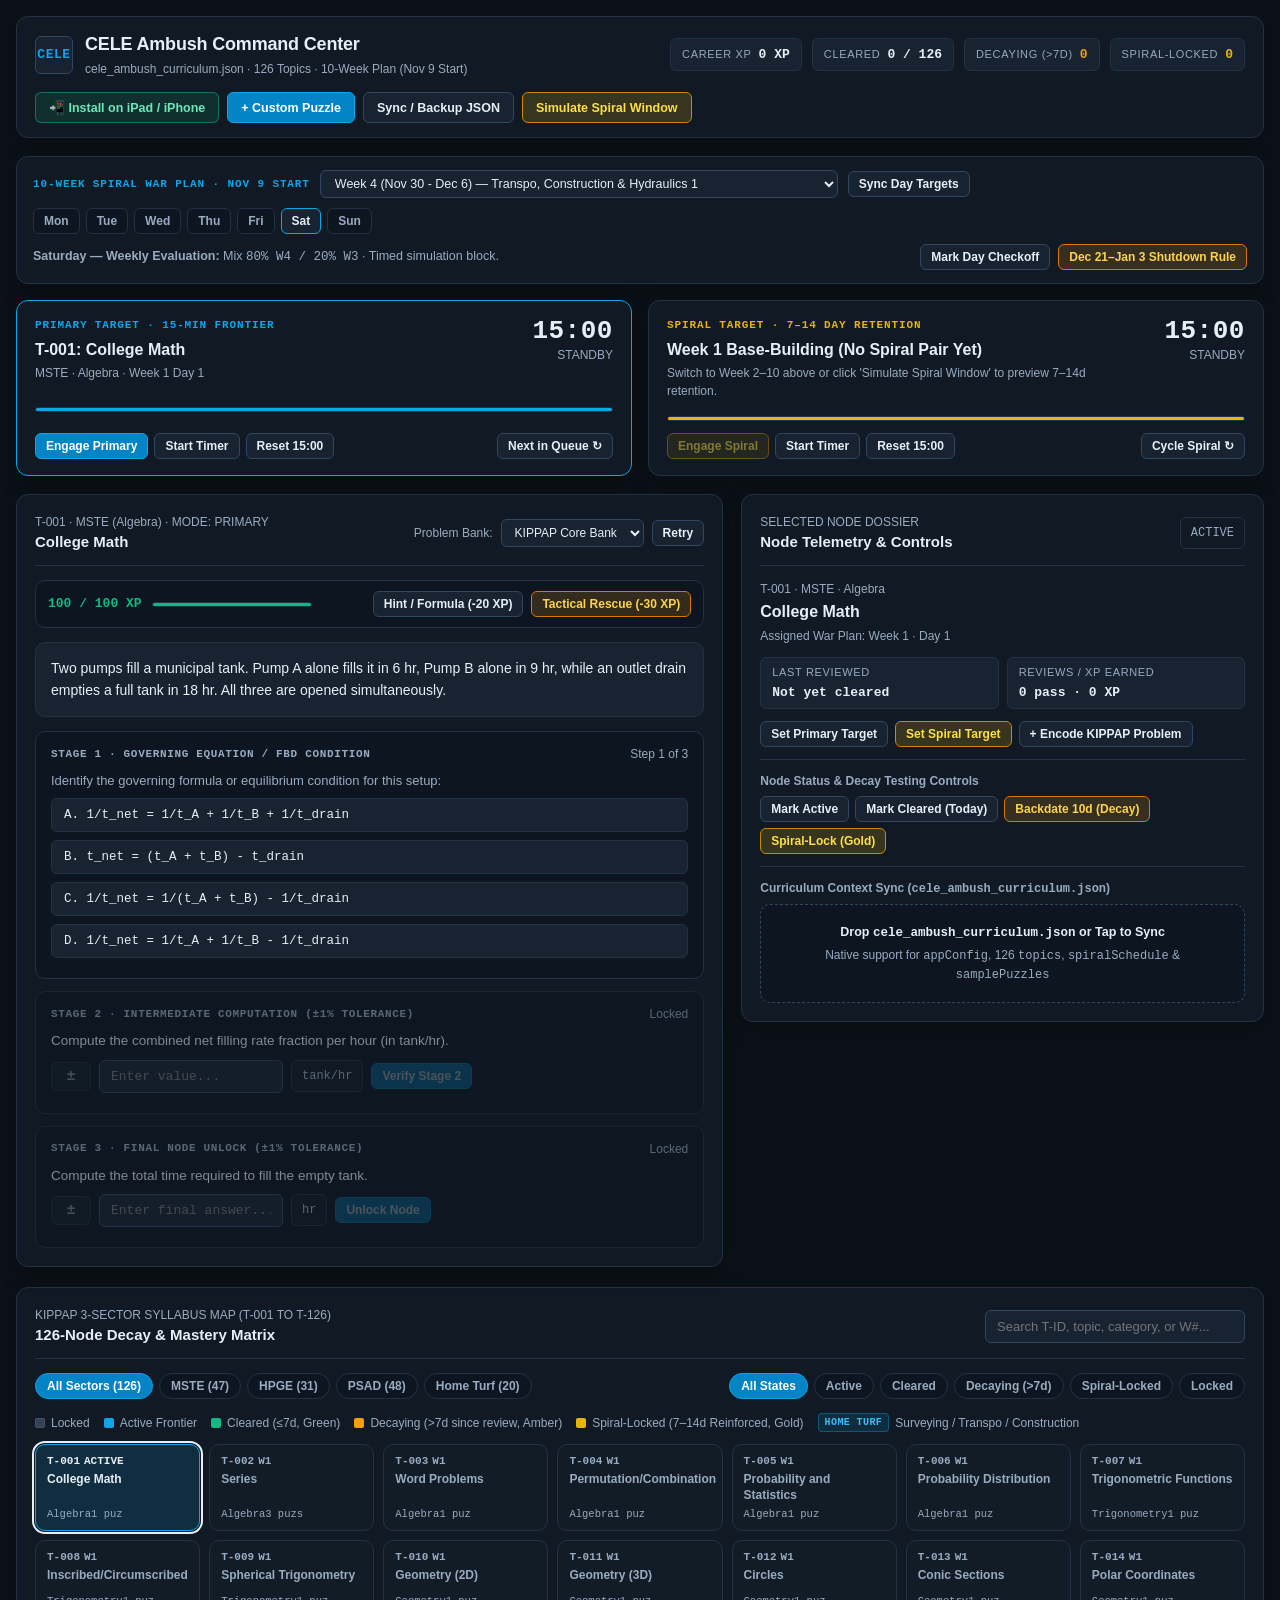
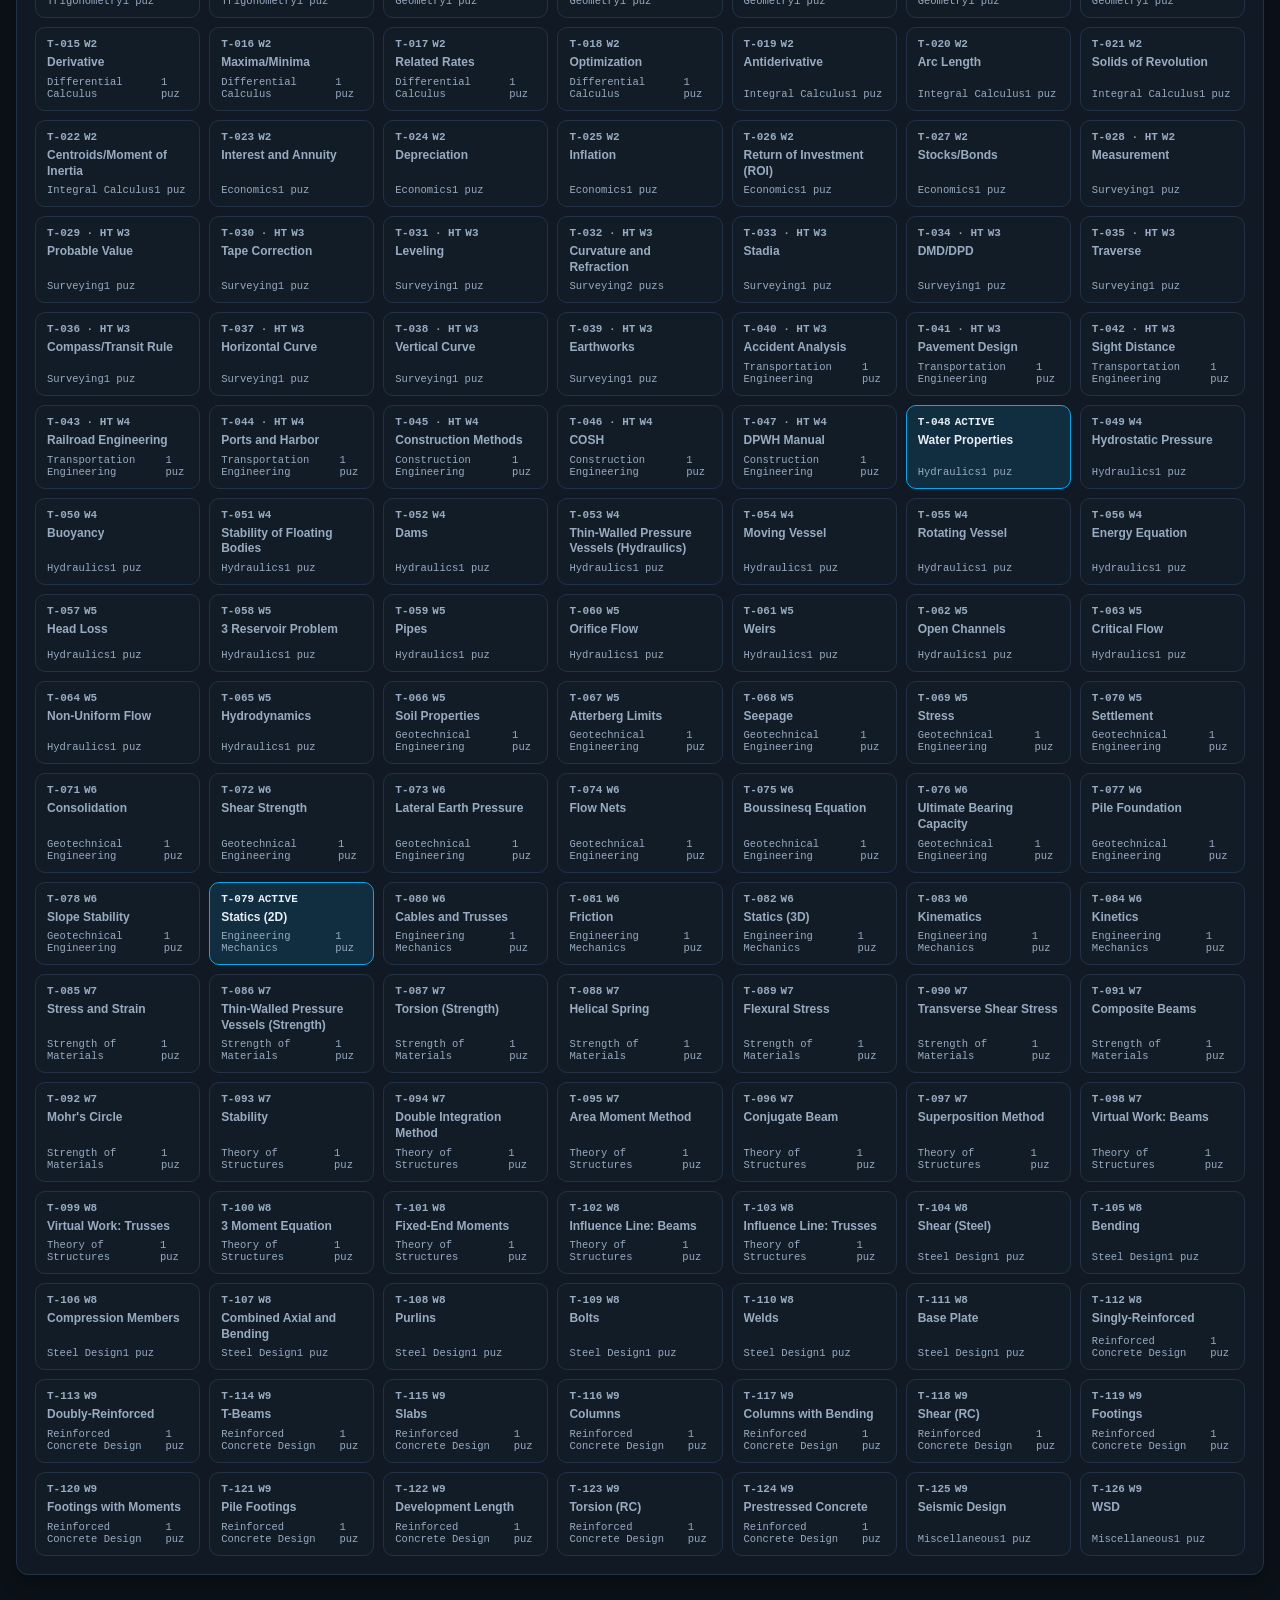
==== commit 0ac64c48: "Compress war plan to 10 weeks starting Week 1 on Nov 9, 2026" ====
--- a/CELE_Ambush_iOS_Standalone.html
+++ b/CELE_Ambush_iOS_Standalone.html
@@ -1076,11 +1076,11 @@
       </div>
     </header>
 
-    <!-- 14-Week Spiral War Plan Bar (from spiralSchedule in cele_ambush_curriculum.json) -->
-    <section class="warplan-bar" id="warplan-section" aria-label="14-Week Spiral War Plan">
+    <!-- 10-Week Spiral War Plan Bar (Nov 9, 2026 Start — from spiralSchedule in cele_ambush_curriculum.json) -->
+    <section class="warplan-bar" id="warplan-section" aria-label="10-Week Spiral War Plan">
       <div class="warplan-top">
         <div style="display: flex; align-items: center; gap: 10px; flex-wrap: wrap;">
-          <span class="target-kicker">14-WEEK SPIRAL WAR PLAN</span>
+          <span class="target-kicker">10-WEEK SPIRAL WAR PLAN · NOV 9 START</span>
           <select id="schedule-week-select" class="input-field" style="padding: 5px 10px; font-size: 12.5px; min-width: 240px;" aria-label="Select Schedule Week"></select>
           <button type="button" class="btn btn-sm" id="btn-load-scheduled-pair" title="Load selected day's Primary & Spiral pairs into the twin 15-min cards">Sync Day Targets</button>
         </div>
@@ -1530,20 +1530,23 @@
 
   <div class="toast-banner" id="toast-banner" role="status" aria-live="polite"></div>
   <script>
-window.CELE_CONTEXT={"appConfig":{"appName":"CELE Ambush Command Center","version":"1.0.0","primaryTimerMinutes":15,"spiralTimerMinutes":15,"startingIntegrityXP":100,"hintPenaltyXP":20,"tacticalRescuePenaltyXP":30,"decayThresholdDays":7,"holidayShutdown":{"start":"2026-12-21","end":"2027-01-03","rule":"Zero studying. Mandatory cognitive recovery."},"notebookLMUrl":"https://gemini.google.com/notebook/1c6b7e1c-9354-42d6-b174-c5743d55b0e1"},"summaryCounts":{"totalTopics":126,"MSTE":47,"HPGE":31,"PSAD":48},"topics":[{"id":"T-001","index":1,"sector":"MSTE","category":"Algebra","name":"College Math","isHomeTurf":false,"assignedWeek":1,"assignedDayOfWeek":1,"status":"locked","lastReviewed":null,"decayDaysThreshold":7,"xpEarned":0,"rescueLinks":{"organicChemistryTutor":"https://www.youtube.com/results?search_query=College+Math+Organic+Chemistry+Tutor","khanAcademy":"https://www.youtube.com/results?search_query=College+Math+Khan+Academy","notebookLM":"https://gemini.google.com/notebook/1c6b7e1c-9354-42d6-b174-c5743d55b0e1"},"title":"College Math","defaultPuzzle":{"id":"T-001-CORE","source":"KIPPAP Core Bank","difficulty":"Board Standard","stem":"Two pumps fill a municipal tank. Pump A alone fills it in 6 hr, Pump B alone in 9 hr, while an outlet drain empties a full tank in 18 hr. All three are opened simultaneously.","s1Instruction":"Identify the governing formula or equilibrium condition for this setup:","governingEq":"1/t_net = 1/t_A + 1/t_B - 1/t_drain","distractors":["1/t_net = 1/t_A + 1/t_B + 1/t_drain","t_net = (t_A + t_B) - t_drain","1/t_net = 1/(t_A + t_B) - 1/t_drain"],"stage2":{"prompt":"Compute the combined net filling rate fraction per hour (in tank/hr).","answer":0.22222,"tolerance":0.002222,"unit":"tank/hr"},"stage3":{"prompt":"Compute the total time required to fill the empty tank.","answer":4.5,"tolerance":0.045,"unit":"hr"},"hint":"Net work rate = Σ(inflow rates) - Σ(outflow rates) = 1/6 + 1/9 - 1/18."}},{"id":"T-002","index":2,"sector":"MSTE","category":"Algebra","name":"Series","isHomeTurf":false,"assignedWeek":1,"assignedDayOfWeek":1,"status":"locked","lastReviewed":null,"decayDaysThreshold":7,"xpEarned":0,"rescueLinks":{"organicChemistryTutor":"https://www.youtube.com/results?search_query=Series+Organic+Chemistry+Tutor","khanAcademy":"https://www.youtube.com/results?search_query=Series+Khan+Academy","notebookLM":"https://gemini.google.com/notebook/1c6b7e1c-9354-42d6-b174-c5743d55b0e1"},"title":"Series","defaultPuzzle":{"id":"T-002-CORE","source":"KIPPAP Core Bank","difficulty":"Board Standard","stem":"A pile driver drives a precast RC pile 480 mm on the first blow. Each subsequent blow drives the pile 85% of the preceding blow's penetration.","s1Instruction":"Identify the governing formula or equilibrium condition for this setup:","governingEq":"S_inf = a_1 / (1 - r),  |r| < 1","distractors":["S_n = (n/2)[2a_1 + (n - 1)d]","S_inf = a_1 / (r - 1)","a_n = a_1 + (n - 1)r"],"stage2":{"prompt":"Compute the penetration on the 4th blow a_4 = a_1 * r^3.","answer":294.78,"tolerance":2.9478,"unit":"mm"},"stage3":{"prompt":"Compute the theoretical maximum total penetration S_inf.","answer":3200.0,"tolerance":32.0,"unit":"mm"},"hint":"Use geometric progression a_n = a_1 * r^(n-1) with a_1 = 480 mm, r = 0.85, and S_inf = a_1/(1 - r)."},"seedPuzzles":[{"id":"PUZ-001","source":"PUZ-001 · Hard (Series (Arithmetic Progression))","difficulty":"Hard","stem":"A contractor agrees to a delay penalty: $100 for Day 1, $150 for Day 2, $200 for Day 3, and so on. If the total penalty paid is $4,500, how many days was the project delayed?","s1Instruction":"Identify the governing Arithmetic Progression sum formula when the last term is unknown.","governingEq":"Sn = (n/2) * [2*a1 + (n - 1)*d]","distractors":["Sn = a1 * (1 - r^n) / (1 - r)","an = a1 + (n - 1)*d"],"stage2":{"prompt":"What is the common difference (d) in dollars per day?","answer":50.0,"tolerance":0.01,"unit":"USD/day"},"stage3":{"prompt":"Solve the quadratic equation 4500 = (n/2)[200 + 50(n - 1)] for the total delay (n).","answer":12.0,"tolerance":0.01,"unit":"days","solutionNote":"4500 = (n/2)(150 + 50n) -> 9000 = 150n + 50n^2 -> n^2 + 3n - 180 = 0 -> (n + 15)(n - 12) = 0 -> n = 12 days."},"hint":"Use the AP sum equation using first term a1 = 100 and common difference d = 50. — 4500 = (n/2)(150 + 50n) -> 9000 = 150n + 50n^2 -> n^2 + 3n - 180 = 0 -> (n + 15)(n - 12) = 0 -> n = 12 days."},{"id":"PUZ-002","source":"PUZ-002 · Hard (Series (Infinite Geometric Progression))","difficulty":"Hard","stem":"A rubber ball is dropped from a height of 12 meters. Each time it strikes the ground, it bounces back to 3/4 of the height from which it fell. Find the total vertical distance traveled before coming to rest.","s1Instruction":"Select the correct physical model for total vertical bounce distance.","governingEq":"D = h0 + 2 * [h0*r / (1 - r)]","distractors":["D = h0 / (1 - r)","D = 2 * h0 / (1 - r)"],"stage2":{"prompt":"Calculate the height of the very first rebound (a1 = h0 * r) in meters.","answer":9.0,"tolerance":0.05,"unit":"m"},"stage3":{"prompt":"Compute the total vertical distance traveled (D) in meters.","answer":84.0,"tolerance":0.1,"unit":"m","solutionNote":"D = 12 + 2 * [9 / (1 - 0.75)] = 12 + 2 * (36) = 84 m."},"hint":"The initial drop happens once (12m), while every subsequent rebound travels both up and down (2x). — D = 12 + 2 * [9 / (1 - 0.75)] = 12 + 2 * (36) = 84 m."}]},{"id":"T-003","index":3,"sector":"MSTE","category":"Algebra","name":"Word Problems","isHomeTurf":false,"assignedWeek":1,"assignedDayOfWeek":2,"status":"locked","lastReviewed":null,"decayDaysThreshold":7,"xpEarned":0,"rescueLinks":{"organicChemistryTutor":"https://www.youtube.com/results?search_query=Word+Problems+Organic+Chemistry+Tutor","khanAcademy":"https://www.youtube.com/results?search_query=Word+Problems+Khan+Academy","notebookLM":"https://gemini.google.com/notebook/1c6b7e1c-9354-42d6-b174-c5743d55b0e1"},"title":"Word Problems","defaultPuzzle":{"id":"T-003-CORE","source":"KIPPAP Core Bank","difficulty":"Board Standard","stem":"A batching plant has 400 kg of fresh mortar containing 18% water by mass. Dry cement-sand mix (0% water) is added to reduce moisture content to 12% by total mass.","s1Instruction":"Identify the governing formula or equilibrium condition for this setup:","governingEq":"m_water = 0.18(400) = 0.12(400 + x)","distractors":["0.18(400 + x) = 0.12(400)","400 / 0.18 = (400 + x) / 0.12","0.18x = 0.12(400)"],"stage2":{"prompt":"Compute the constant mass of water present in the batch.","answer":72.0,"tolerance":0.72,"unit":"kg"},"stage3":{"prompt":"Compute the required mass x of dry mix to add.","answer":200.0,"tolerance":2.0,"unit":"kg"},"hint":"Water mass stays constant at 0.18 × 400 kg = 72 kg, which equals 12% of (400 + x)."}},{"id":"T-004","index":4,"sector":"MSTE","category":"Algebra","name":"Permutation/Combination","isHomeTurf":false,"assignedWeek":1,"assignedDayOfWeek":2,"status":"locked","lastReviewed":null,"decayDaysThreshold":7,"xpEarned":0,"rescueLinks":{"organicChemistryTutor":"https://www.youtube.com/results?search_query=Permutation/Combination+Organic+Chemistry+Tutor","khanAcademy":"https://www.youtube.com/results?search_query=Permutation/Combination+Khan+Academy","notebookLM":"https://gemini.google.com/notebook/1c6b7e1c-9354-42d6-b174-c5743d55b0e1"},"title":"Permutation/Combination","defaultPuzzle":{"id":"T-004-CORE","source":"KIPPAP Core Bank","difficulty":"Board Standard","stem":"From 8 structural engineers and 5 geotechnical engineers, a 5-person technical audit committee must be formed with exactly 3 structural and 2 geotechnical engineers.","s1Instruction":"Identify the governing formula or equilibrium condition for this setup:","governingEq":"N = C(8, 3) × C(5, 2)","distractors":["N = P(8, 3) × P(5, 2)","N = C(8, 3) + C(5, 2)","N = C(13, 5)"],"stage2":{"prompt":"Compute C(8, 3), the ways to select the structural engineers.","answer":56.0,"tolerance":0.56,"unit":"ways"},"stage3":{"prompt":"Compute total distinct committees N.","answer":560.0,"tolerance":5.6,"unit":"committees"},"hint":"Order within sub-groups does not matter: C(n,r) = n! / [r!(n-r)!]; multiply independent selections."}},{"id":"T-005","index":5,"sector":"MSTE","category":"Algebra","name":"Probability and Statistics","isHomeTurf":false,"assignedWeek":1,"assignedDayOfWeek":3,"status":"locked","lastReviewed":null,"decayDaysThreshold":7,"xpEarned":0,"rescueLinks":{"organicChemistryTutor":"https://www.youtube.com/results?search_query=Probability+and+Statistics+Organic+Chemistry+Tutor","khanAcademy":"https://www.youtube.com/results?search_query=Probability+and+Statistics+Khan+Academy","notebookLM":"https://gemini.google.com/notebook/1c6b7e1c-9354-42d6-b174-c5743d55b0e1"},"title":"Probability and Statistics","defaultPuzzle":{"id":"T-005-CORE","source":"KIPPAP Core Bank","difficulty":"Board Standard","stem":"Concrete cylinder tests from two suppliers show defect rates of P(A fail) = 0.08 and P(B fail) = 0.05 independently. One cylinder from each supplier is tested.","s1Instruction":"Identify the governing formula or equilibrium condition for this setup:","governingEq":"P(at least one passes) = 1 - P(A fail)·P(B fail)","distractors":["P(at least one passes) = 1 - [P(A fail) + P(B fail)]","P = (1 - 0.08)(1 - 0.05)","P = 0.08 + 0.05"],"stage2":{"prompt":"Compute the probability that BOTH cylinders fail simultaneously.","answer":0.004,"tolerance":0.0001,"unit":"prob"},"stage3":{"prompt":"Compute the probability that at least one cylinder passes.","answer":0.996,"tolerance":0.00996,"unit":"prob"},"hint":"For independent events, P(A fail ∩ B fail) = 0.08 × 0.05; complement gives P(at least one pass)."}},{"id":"T-006","index":6,"sector":"MSTE","category":"Algebra","name":"Probability Distribution","isHomeTurf":false,"assignedWeek":1,"assignedDayOfWeek":3,"status":"locked","lastReviewed":null,"decayDaysThreshold":7,"xpEarned":0,"rescueLinks":{"organicChemistryTutor":"https://www.youtube.com/results?search_query=Probability+Distribution+Organic+Chemistry+Tutor","khanAcademy":"https://www.youtube.com/results?search_query=Probability+Distribution+Khan+Academy","notebookLM":"https://gemini.google.com/notebook/1c6b7e1c-9354-42d6-b174-c5743d55b0e1"},"title":"Probability Distribution","defaultPuzzle":{"id":"T-006-CORE","source":"KIPPAP Core Bank","difficulty":"Board Standard","stem":"Flood records indicate a 20% annual exceedance probability (p = 0.20) for a temporary cofferdam. Evaluate risk over a n = 4 year construction period using Binomial distribution.","s1Instruction":"Identify the governing formula or equilibrium condition for this setup:","governingEq":"P(X = k) = C(n, k) p^k (1 - p)^(n - k)","distractors":["P(X = k) = (λ^k e^-λ) / k!","P(X = k) = p^k (1 - p)^k","P(X >= 1) = n · p"],"stage2":{"prompt":"Compute P(X = 0), probability of zero overtopping in 4 years.","answer":0.4096,"tolerance":0.004096,"unit":"prob"},"stage3":{"prompt":"Compute probability of at least one overtopping in 4 years (1 - P(0)).","answer":0.5904,"tolerance":0.005904,"unit":"prob"},"hint":"With p = 0.20 and q = 0.80 over n = 4 years, P(0) = 0.80^4 and P(X >= 1) = 1 - P(0)."}},{"id":"T-007","index":7,"sector":"MSTE","category":"Trigonometry","name":"Trigonometric Functions","isHomeTurf":false,"assignedWeek":1,"assignedDayOfWeek":4,"status":"locked","lastReviewed":null,"decayDaysThreshold":7,"xpEarned":0,"rescueLinks":{"organicChemistryTutor":"https://www.youtube.com/results?search_query=Trigonometric+Functions+Organic+Chemistry+Tutor","khanAcademy":"https://www.youtube.com/results?search_query=Trigonometric+Functions+Khan+Academy","notebookLM":"https://gemini.google.com/notebook/1c6b7e1c-9354-42d6-b174-c5743d55b0e1"},"title":"Trigonometric Functions","defaultPuzzle":{"id":"T-007-CORE","source":"KIPPAP Core Bank","difficulty":"Board Standard","stem":"Two survey lines from station A measure AB = 120 m and AC = 165 m with an included angle ∠BAC = 60°. Find the closing distance BC and lot area.","s1Instruction":"Identify the governing formula or equilibrium condition for this setup:","governingEq":"BC^2 = AB^2 + AC^2 - 2(AB)(AC)cos(A)","distractors":["BC^2 = AB^2 + AC^2 + 2(AB)(AC)cos(A)","BC / sin(A) = AB / sin(B) (direct)","BC = AB·cos(60°) + AC·sin(60°)"],"stage2":{"prompt":"Compute closing side length BC.","answer":147.7329,"tolerance":1.477329,"unit":"m"},"stage3":{"prompt":"Compute triangular lot area A = 0.5·AB·AC·sin(60°).","answer":8573.6515,"tolerance":85.736515,"unit":"m²"},"hint":"Apply Cosine Law for SAS triangle BC, then A = ½ ab sin C."}},{"id":"T-008","index":8,"sector":"MSTE","category":"Trigonometry","name":"Inscribed/Circumscribed","isHomeTurf":false,"assignedWeek":1,"assignedDayOfWeek":4,"status":"locked","lastReviewed":null,"decayDaysThreshold":7,"xpEarned":0,"rescueLinks":{"organicChemistryTutor":"https://www.youtube.com/results?search_query=Inscribed/Circumscribed+Organic+Chemistry+Tutor","khanAcademy":"https://www.youtube.com/results?search_query=Inscribed/Circumscribed+Khan+Academy","notebookLM":"https://gemini.google.com/notebook/1c6b7e1c-9354-42d6-b174-c5743d55b0e1"},"title":"Inscribed/Circumscribed","defaultPuzzle":{"id":"T-008-CORE","source":"KIPPAP Core Bank","difficulty":"Board Standard","stem":"A triangular gusset plate has side lengths a = 13 cm, b = 14 cm, and c = 15 cm. Determine its area and circumradius R.","s1Instruction":"Identify the governing formula or equilibrium condition for this setup:","governingEq":"A = sqrt[s(s-a)(s-b)(s-c)],  R = abc / (4A)","distractors":["R = A / s","R = abc / (2A)","A = 0.5(a)(b),  R = c/2"],"stage2":{"prompt":"Compute the triangle area A via Heron's formula (s = 21 cm).","answer":84.0,"tolerance":0.84,"unit":"cm²"},"stage3":{"prompt":"Compute the circumscribing circle radius R.","answer":8.125,"tolerance":0.08125,"unit":"cm"},"hint":"Semi-perimeter s = (13+14+15)/2 = 21 cm; A = √(21·8·7·6) = 84 cm²; R = abc/(4A)."}},{"id":"T-009","index":9,"sector":"MSTE","category":"Trigonometry","name":"Spherical Trigonometry","isHomeTurf":false,"assignedWeek":1,"assignedDayOfWeek":5,"status":"locked","lastReviewed":null,"decayDaysThreshold":7,"xpEarned":0,"rescueLinks":{"organicChemistryTutor":"https://www.youtube.com/results?search_query=Spherical+Trigonometry+Organic+Chemistry+Tutor","khanAcademy":"https://www.youtube.com/results?search_query=Spherical+Trigonometry+Khan+Academy","notebookLM":"https://gemini.google.com/notebook/1c6b7e1c-9354-42d6-b174-c5743d55b0e1"},"title":"Spherical Trigonometry","defaultPuzzle":{"id":"T-009-CORE","source":"KIPPAP Core Bank","difficulty":"Board Standard","stem":"A right spherical triangle ABC (right angle at C = 90°) on a unit sphere has sides a = 46° and b = 62°. Find hypotenuse c in degrees and nautical miles (1' = 1 NM).","s1Instruction":"Identify the governing formula or equilibrium condition for this setup:","governingEq":"cos(c) = cos(a) · cos(b)  (Napier's Rule)","distractors":["cos(c) = sin(a) · sin(b)","c^2 = a^2 + b^2","sin(c) = tan(a) · tan(b)"],"stage2":{"prompt":"Compute hypotenuse central angle c in degrees.","answer":70.9664,"tolerance":0.709664,"unit":"deg"},"stage3":{"prompt":"Convert arc c to Nautical Miles (NM = c_deg × 60).","answer":4257.98,"tolerance":42.5798,"unit":"NM"},"hint":"By Napier's circle for C = 90°: sin(co-c) = cos(a)cos(b) → cos(c) = cos(46°)cos(62°); multiply degrees by 60 for NM."}},{"id":"T-010","index":10,"sector":"MSTE","category":"Geometry","name":"Geometry (2D)","isHomeTurf":false,"assignedWeek":1,"assignedDayOfWeek":5,"status":"locked","lastReviewed":null,"decayDaysThreshold":7,"xpEarned":0,"rescueLinks":{"organicChemistryTutor":"https://www.youtube.com/results?search_query=Geometry+(2D)+Organic+Chemistry+Tutor","khanAcademy":"https://www.youtube.com/results?search_query=Geometry+(2D)+Khan+Academy","notebookLM":"https://gemini.google.com/notebook/1c6b7e1c-9354-42d6-b174-c5743d55b0e1"},"title":"Geometry (2D)","defaultPuzzle":{"id":"T-010-CORE","source":"KIPPAP Core Bank","difficulty":"Board Standard","stem":"A trapezoidal canal section has bottom width b1 = 4.0 m, top width b2 = 10.0 m, and vertical depth h = 3.5 m. Find the length of the dividing line parallel to the bases that bisects the cross-sectional area.","s1Instruction":"Identify the governing formula or equilibrium condition for this setup:","governingEq":"x = sqrt[(b1^2 + b2^2) / 2]","distractors":["x = (b1 + b2) / 2","x = sqrt(b1 · b2)","x = (b1^2 + b2^2) / (b1 + b2)"],"stage2":{"prompt":"Compute total cross-sectional area A = 0.5(b1 + b2)h.","answer":24.5,"tolerance":0.245,"unit":"m²"},"stage3":{"prompt":"Compute bisecting parallel width x.","answer":7.6158,"tolerance":0.076158,"unit":"m"},"hint":"A line parallel to bases bisecting trapezoid area has length x = √[(b₁² + b₂²)/2]."}},{"id":"T-011","index":11,"sector":"MSTE","category":"Geometry","name":"Geometry (3D)","isHomeTurf":false,"assignedWeek":2,"assignedDayOfWeek":1,"status":"locked","lastReviewed":null,"decayDaysThreshold":7,"xpEarned":0,"rescueLinks":{"organicChemistryTutor":"https://www.youtube.com/results?search_query=Geometry+(3D)+Organic+Chemistry+Tutor","khanAcademy":"https://www.youtube.com/results?search_query=Geometry+(3D)+Khan+Academy","notebookLM":"https://gemini.google.com/notebook/1c6b7e1c-9354-42d6-b174-c5743d55b0e1"},"title":"Geometry (3D)","defaultPuzzle":{"id":"T-011-CORE","source":"KIPPAP Core Bank","difficulty":"Board Standard","stem":"A concrete pedestal is a frustum of a square pyramid with lower base side B = 2.4 m, upper base side b = 1.2 m, and vertical height h = 1.8 m.","s1Instruction":"Identify the governing formula or equilibrium condition for this setup:","governingEq":"V = (h / 3) · (A_1 + A_2 + sqrt(A_1 · A_2))","distractors":["V = (h / 2) · (A_1 + A_2)","V = (h / 3) · (A_1 + A_2)","V = h · ((B + b)/2)^2"],"stage2":{"prompt":"Compute sum of base areas (A_1 + A_2) = 2.4^2 + 1.2^2.","answer":7.2,"tolerance":0.072,"unit":"m²"},"stage3":{"prompt":"Compute exact frustum volume V.","answer":6.048,"tolerance":0.06048,"unit":"m³"},"hint":"A₁ = 5.76 m², A₂ = 1.44 m², √(A₁A₂) = 2.88 m², then V = (1.8/3)(5.76 + 1.44 + 2.88)."}},{"id":"T-012","index":12,"sector":"MSTE","category":"Geometry","name":"Circles","isHomeTurf":false,"assignedWeek":2,"assignedDayOfWeek":1,"status":"locked","lastReviewed":null,"decayDaysThreshold":7,"xpEarned":0,"rescueLinks":{"organicChemistryTutor":"https://www.youtube.com/results?search_query=Circles+Organic+Chemistry+Tutor","khanAcademy":"https://www.youtube.com/results?search_query=Circles+Khan+Academy","notebookLM":"https://gemini.google.com/notebook/1c6b7e1c-9354-42d6-b174-c5743d55b0e1"},"title":"Circles","defaultPuzzle":{"id":"T-012-CORE","source":"KIPPAP Core Bank","difficulty":"Board Standard","stem":"Two chords AB and CD intersect at point E inside a circular tunnel of diameter. Given AE = 6.0 m, EB = 8.0 m, and CE = 4.0 m, find ED and full chord length CD.","s1Instruction":"Identify the governing formula or equilibrium condition for this setup:","governingEq":"AE · EB = CE · ED  (Intersecting Chords Theorem)","distractors":["AE + EB = CE + ED","AE / EB = CE / ED","CE · CD = AE · AB"],"stage2":{"prompt":"Compute segment length ED.","answer":12.0,"tolerance":0.12,"unit":"m"},"stage3":{"prompt":"Compute total chord length CD = CE + ED.","answer":16.0,"tolerance":0.16,"unit":"m"},"hint":"Intersecting chords satisfy AE × EB = CE × ED → 6 × 8 = 4 × ED."}},{"id":"T-013","index":13,"sector":"MSTE","category":"Geometry","name":"Conic Sections","isHomeTurf":false,"assignedWeek":2,"assignedDayOfWeek":2,"status":"locked","lastReviewed":null,"decayDaysThreshold":7,"xpEarned":0,"rescueLinks":{"organicChemistryTutor":"https://www.youtube.com/results?search_query=Conic+Sections+Organic+Chemistry+Tutor","khanAcademy":"https://www.youtube.com/results?search_query=Conic+Sections+Khan+Academy","notebookLM":"https://gemini.google.com/notebook/1c6b7e1c-9354-42d6-b174-c5743d55b0e1"},"title":"Conic Sections","defaultPuzzle":{"id":"T-013-CORE","source":"KIPPAP Core Bank","difficulty":"Board Standard","stem":"A parabolic steel arch bridge has span L = 80 m and crown rise H = 20 m above springing line. Find the arch height y above springing at 24 m horizontally from midspan.","s1Instruction":"Identify the governing formula or equilibrium condition for this setup:","governingEq":"x^2 = -4ay  →  h_drop / H = (x / (L/2))^2","distractors":["h_drop / H = x / (L/2)","x^2 / 40^2 + y^2 / 20^2 = 1","y = H · cos(πx / L)"],"stage2":{"prompt":"Compute vertical drop Δy from the crown at x = 24 m.","answer":7.2,"tolerance":0.072,"unit":"m"},"stage3":{"prompt":"Compute arch elevation y = H - Δy above springing.","answer":12.8,"tolerance":0.128,"unit":"m"},"hint":"Squared offset property of parabola: Δy = H(x / (L/2))² = 20(24/40)² = 7.2 m; y = 20 - 7.2."}},{"id":"T-014","index":14,"sector":"MSTE","category":"Geometry","name":"Polar Coordinates","isHomeTurf":false,"assignedWeek":2,"assignedDayOfWeek":2,"status":"locked","lastReviewed":null,"decayDaysThreshold":7,"xpEarned":0,"rescueLinks":{"organicChemistryTutor":"https://www.youtube.com/results?search_query=Polar+Coordinates+Organic+Chemistry+Tutor","khanAcademy":"https://www.youtube.com/results?search_query=Polar+Coordinates+Khan+Academy","notebookLM":"https://gemini.google.com/notebook/1c6b7e1c-9354-42d6-b174-c5743d55b0e1"},"title":"Polar Coordinates","defaultPuzzle":{"id":"T-014-CORE","source":"KIPPAP Core Bank","difficulty":"Board Standard","stem":"Two survey monuments are recorded in polar coordinates from benchmark O as P1(r1 = 50 m, θ1 = 20°) and P2(r2 = 80 m, θ2 = 80°). Compute the straight-line distance P1P2.","s1Instruction":"Identify the governing formula or equilibrium condition for this setup:","governingEq":"d = sqrt[r1^2 + r2^2 - 2 r1 r2 cos(θ2 - θ1)]","distractors":["d = sqrt[(r2 - r1)^2 + (θ2 - θ1)^2]","d = r1 cos(20°) + r2 cos(80°)","d = sqrt(r1^2 + r2^2)"],"stage2":{"prompt":"Compute included angle Δθ = θ2 - θ1.","answer":60.0,"tolerance":0.6,"unit":"deg"},"stage3":{"prompt":"Compute distance d between P1 and P2.","answer":70.0,"tolerance":0.7,"unit":"m"},"hint":"Δθ = 60°, so d = √(50² + 80² - 2·50·80·cos 60°) = √(2500 + 6400 - 4000) = √4900 = 70 m."}},{"id":"T-015","index":15,"sector":"MSTE","category":"Differential Calculus","name":"Derivative","isHomeTurf":false,"assignedWeek":2,"assignedDayOfWeek":3,"status":"locked","lastReviewed":null,"decayDaysThreshold":7,"xpEarned":0,"rescueLinks":{"organicChemistryTutor":"https://www.youtube.com/results?search_query=Derivative+Organic+Chemistry+Tutor","khanAcademy":"https://www.youtube.com/results?search_query=Derivative+Khan+Academy","notebookLM":"https://gemini.google.com/notebook/1c6b7e1c-9354-42d6-b174-c5743d55b0e1"},"title":"Derivative","defaultPuzzle":{"id":"T-015-CORE","source":"KIPPAP Core Bank","difficulty":"Board Standard","stem":"A highway profile follows y = 0.005x^3 - 0.12x^2 + 1.5x + 100 (m). Determine the grade dy/dx and second derivative d²y/dx² at station x = 10 m.","s1Instruction":"Identify the governing formula or equilibrium condition for this setup:","governingEq":"dy/dx = 0.015x^2 - 0.24x + 1.5","distractors":["dy/dx = 0.005x^2 - 0.12x + 1.5","dy/dx = 0.015x^3 - 0.24x^2","dy/dx = 0.015x - 0.24"],"stage2":{"prompt":"Compute slope dy/dx at x = 10 m.","answer":0.6,"tolerance":0.006,"unit":"m/m"},"stage3":{"prompt":"Compute curvature proxy d²y/dx² = 0.03x - 0.24 at x = 10 m.","answer":0.06,"tolerance":0.0006,"unit":"1/m"},"hint":"Differentiate term-by-term: y'(10) = 1.5 - 2.4 + 1.5 = 0.60; y''(10) = 0.30 - 0.24 = 0.06."}},{"id":"T-016","index":16,"sector":"MSTE","category":"Differential Calculus","name":"Maxima/Minima","isHomeTurf":false,"assignedWeek":2,"assignedDayOfWeek":3,"status":"locked","lastReviewed":null,"decayDaysThreshold":7,"xpEarned":0,"rescueLinks":{"organicChemistryTutor":"https://www.youtube.com/results?search_query=Maxima/Minima+Organic+Chemistry+Tutor","khanAcademy":"https://www.youtube.com/results?search_query=Maxima/Minima+Khan+Academy","notebookLM":"https://gemini.google.com/notebook/1c6b7e1c-9354-42d6-b174-c5743d55b0e1"},"title":"Maxima/Minima","defaultPuzzle":{"id":"T-016-CORE","source":"KIPPAP Core Bank","difficulty":"Board Standard","stem":"The bending moment (kN·m) along a loaded girder is M(x) = 36x - 3x^2 for 0 <= x <= 12 m. Locate the point of zero shear and maximum bending moment.","s1Instruction":"Identify the governing formula or equilibrium condition for this setup:","governingEq":"V(x) = dM/dx = 36 - 6x = 0","distractors":["dM/dx = 36 - 3x = 0","M(x) = 0 → 36 - 3x = 0","d²M/dx² = 0"],"stage2":{"prompt":"Compute distance x where shear V(x) = 0.","answer":6.0,"tolerance":0.06,"unit":"m"},"stage3":{"prompt":"Compute maximum bending moment M_max.","answer":108.0,"tolerance":1.08,"unit":"kN·m"},"hint":"Set dM/dx = 36 - 6x = 0 → x = 6 m; substitute x = 6 into M(x) = 36(6) - 3(36) = 108 kN·m."}},{"id":"T-017","index":17,"sector":"MSTE","category":"Differential Calculus","name":"Related Rates","isHomeTurf":false,"assignedWeek":2,"assignedDayOfWeek":4,"status":"locked","lastReviewed":null,"decayDaysThreshold":7,"xpEarned":0,"rescueLinks":{"organicChemistryTutor":"https://www.youtube.com/results?search_query=Related+Rates+Organic+Chemistry+Tutor","khanAcademy":"https://www.youtube.com/results?search_query=Related+Rates+Khan+Academy","notebookLM":"https://gemini.google.com/notebook/1c6b7e1c-9354-42d6-b174-c5743d55b0e1"},"title":"Related Rates","defaultPuzzle":{"id":"T-017-CORE","source":"KIPPAP Core Bank","difficulty":"Board Standard","stem":"Water pours into an inverted conical hopper (top radius R = 3 m, height H = 6 m) at Q = 1.5 m³/min. How fast is the water level dh/dt rising when depth h = 2 m?","s1Instruction":"Identify the governing formula or equilibrium condition for this setup:","governingEq":"V = (π/3) r^2 h  with r = (R/H)h = 0.5h  →  dV/dt = (π/4) h^2 (dh/dt)","distractors":["dV/dt = π r^2 (dh/dt) with constant r = 3","dV/dt = (π/3) h^2 (dh/dt)","dh/dt = Q / (π R^2)"],"stage2":{"prompt":"Compute water surface radius r when h = 2 m.","answer":1.0,"tolerance":0.01,"unit":"m"},"stage3":{"prompt":"Compute rate of rise dh/dt = Q / (π r^2) at h = 2 m.","answer":0.4775,"tolerance":0.004775,"unit":"m/min"},"hint":"At h = 2 m, r = (3/6)(2) = 1.0 m; instantaneous surface area A(h) = πr² = π m², so dh/dt = 1.5/π."}},{"id":"T-018","index":18,"sector":"MSTE","category":"Differential Calculus","name":"Optimization","isHomeTurf":false,"assignedWeek":2,"assignedDayOfWeek":4,"status":"locked","lastReviewed":null,"decayDaysThreshold":7,"xpEarned":0,"rescueLinks":{"organicChemistryTutor":"https://www.youtube.com/results?search_query=Optimization+Organic+Chemistry+Tutor","khanAcademy":"https://www.youtube.com/results?search_query=Optimization+Khan+Academy","notebookLM":"https://gemini.google.com/notebook/1c6b7e1c-9354-42d6-b174-c5743d55b0e1"},"title":"Optimization","defaultPuzzle":{"id":"T-018-CORE","source":"KIPPAP Core Bank","difficulty":"Board Standard","stem":"An open-top rectangular RC tank with a square base (side x, height h) must hold V = 32 m³. Find base width x and height h that minimize total interior lining area A = x^2 + 4xh.","s1Instruction":"Identify the governing formula or equilibrium condition for this setup:","governingEq":"A(x) = x^2 + 128/x  →  dA/dx = 2x - 128/x^2 = 0","distractors":["A(x) = 2x^2 + 128/x  →  x = h","dA/dx = 2x + 128/x^2 = 0","x^3 = 32"],"stage2":{"prompt":"Compute optimal square base side x.","answer":4.0,"tolerance":0.04,"unit":"m"},"stage3":{"prompt":"Compute minimum interior surface area A_min.","answer":48.0,"tolerance":0.48,"unit":"m²"},"hint":"h = 32/x² → A = x² + 128/x; 2x³ = 128 → x = 4 m, h = 2 m, A_min = 16 + 32 = 48 m²."}},{"id":"T-019","index":19,"sector":"MSTE","category":"Integral Calculus","name":"Antiderivative","isHomeTurf":false,"assignedWeek":2,"assignedDayOfWeek":5,"status":"locked","lastReviewed":null,"decayDaysThreshold":7,"xpEarned":0,"rescueLinks":{"organicChemistryTutor":"https://www.youtube.com/results?search_query=Antiderivative+Organic+Chemistry+Tutor","khanAcademy":"https://www.youtube.com/results?search_query=Antiderivative+Khan+Academy","notebookLM":"https://gemini.google.com/notebook/1c6b7e1c-9354-42d6-b174-c5743d55b0e1"},"title":"Antiderivative","defaultPuzzle":{"id":"T-019-CORE","source":"KIPPAP Core Bank","difficulty":"Board Standard","stem":"A distributed soil pressure varies linearly-parabolically as w(x) = 12 + 3x^2 (kN/m) from x = 0 to x = 4 m along a strip beam. Find total resultant load.","s1Instruction":"Identify the governing formula or equilibrium condition for this setup:","governingEq":"P = ∫[0 to 4] (12 + 3x^2) dx = [12x + x^3]_0^4","distractors":["P = [12 + 6x]_0^4","P = (w(0) + w(4))/2 × 4","P = [12x + 3x^3]_0^4"],"stage2":{"prompt":"Compute the uniform component integral ∫[0 to 4] 12 dx.","answer":48.0,"tolerance":0.48,"unit":"kN"},"stage3":{"prompt":"Compute total resultant load P over 0 to 4 m.","answer":112.0,"tolerance":1.12,"unit":"kN"},"hint":"P = [12x + x³] from 0 to 4 = 48 + 64 = 112 kN."}},{"id":"T-020","index":20,"sector":"MSTE","category":"Integral Calculus","name":"Arc Length","isHomeTurf":false,"assignedWeek":2,"assignedDayOfWeek":5,"status":"locked","lastReviewed":null,"decayDaysThreshold":7,"xpEarned":0,"rescueLinks":{"organicChemistryTutor":"https://www.youtube.com/results?search_query=Arc+Length+Organic+Chemistry+Tutor","khanAcademy":"https://www.youtube.com/results?search_query=Arc+Length+Khan+Academy","notebookLM":"https://gemini.google.com/notebook/1c6b7e1c-9354-42d6-b174-c5743d55b0e1"},"title":"Arc Length","defaultPuzzle":{"id":"T-020-CORE","source":"KIPPAP Core Bank","difficulty":"Board Standard","stem":"A suspension cable follows y = (2/3) x^(3/2) from x = 0 to x = 8 m. Compute its exact arc length.","s1Instruction":"Identify the governing formula or equilibrium condition for this setup:","governingEq":"s = ∫ sqrt(1 + (dy/dx)^2) dx","distractors":["s = ∫ (1 + dy/dx) dx","s = ∫ y · sqrt(1 + y'^2) dx","s = sqrt(8^2 + y(8)^2)"],"stage2":{"prompt":"Evaluate (dy/dx)^2 at x = 8 m where dy/dx = x^(1/2).","answer":8.0,"tolerance":0.08,"unit":"unitless"},"stage3":{"prompt":"Compute total cable arc length s = ∫[0 to 8] √(1 + x) dx.","answer":17.3333,"tolerance":0.173333,"unit":"m"},"hint":"dy/dx = √x, so 1 + (y')² = 1 + x; ∫₀⁸ (1+x)^(1/2) dx = (2/3)(9^(3/2) - 1) = 52/3 ≈ 17.3333 m."}},{"id":"T-021","index":21,"sector":"MSTE","category":"Integral Calculus","name":"Solids of Revolution","isHomeTurf":false,"assignedWeek":3,"assignedDayOfWeek":1,"status":"locked","lastReviewed":null,"decayDaysThreshold":7,"xpEarned":0,"rescueLinks":{"organicChemistryTutor":"https://www.youtube.com/results?search_query=Solids+of+Revolution+Organic+Chemistry+Tutor","khanAcademy":"https://www.youtube.com/results?search_query=Solids+of+Revolution+Khan+Academy","notebookLM":"https://gemini.google.com/notebook/1c6b7e1c-9354-42d6-b174-c5743d55b0e1"},"title":"Solids of Revolution","defaultPuzzle":{"id":"T-021-CORE","source":"KIPPAP Core Bank","difficulty":"Board Standard","stem":"A paraboloid storage dome is formed by revolving x = sqrt(4y) about the y-axis from y = 0 to y = 6 m. Find its internal volume.","s1Instruction":"Identify the governing formula or equilibrium condition for this setup:","governingEq":"V = π ∫[0 to 6] x^2 dy = π ∫[0 to 6] 4y dy","distractors":["V = 2π ∫[0 to 6] y dy","V = π ∫[0 to 6] (4y)^2 dy","V = (4/3) π r^2 h"],"stage2":{"prompt":"Evaluate the definite integral ∫[0 to 6] 4y dy (before multiplying by π).","answer":72.0,"tolerance":0.72,"unit":"m³"},"stage3":{"prompt":"Compute total volume V = 72π.","answer":226.1947,"tolerance":2.261947,"unit":"m³"},"hint":"Disk method about y-axis: V = π ∫₀⁶ 4y dy = π [2y²]₀⁶ = 72π ≈ 226.1947 m³."}},{"id":"T-022","index":22,"sector":"MSTE","category":"Integral Calculus","name":"Centroids/Moment of Inertia","isHomeTurf":false,"assignedWeek":3,"assignedDayOfWeek":1,"status":"locked","lastReviewed":null,"decayDaysThreshold":7,"xpEarned":0,"rescueLinks":{"organicChemistryTutor":"https://www.youtube.com/results?search_query=Centroids/Moment+of+Inertia+Organic+Chemistry+Tutor","khanAcademy":"https://www.youtube.com/results?search_query=Centroids/Moment+of+Inertia+Khan+Academy","notebookLM":"https://gemini.google.com/notebook/1c6b7e1c-9354-42d6-b174-c5743d55b0e1"},"title":"Centroids/Moment of Inertia","defaultPuzzle":{"id":"T-022-CORE","source":"KIPPAP Core Bank","difficulty":"Board Standard","stem":"A parabolic spandrel bounded by y = (H/B^2)x^2, the x-axis, and x = B = 6 m has height H = 9 m. Find its area and centroidal x_bar from the origin.","s1Instruction":"Identify the governing formula or equilibrium condition for this setup:","governingEq":"A = (1/3) B H,  x_bar = (3/4) B","distractors":["A = (2/3) B H,  x_bar = (3/5) B","A = (1/2) B H,  x_bar = (2/3) B","A = (1/3) B H,  x_bar = (2/3) B"],"stage2":{"prompt":"Compute spandrel area A.","answer":18.0,"tolerance":0.18,"unit":"m²"},"stage3":{"prompt":"Compute centroid coordinate x_bar from origin.","answer":4.5,"tolerance":0.045,"unit":"m"},"hint":"For y = kx² spandrel: A = BH/3 = 6(9)/3 = 18 m², and x̄ = (3/4)B = 4.5 m."}},{"id":"T-023","index":23,"sector":"MSTE","category":"Economics","name":"Interest and Annuity","isHomeTurf":false,"assignedWeek":3,"assignedDayOfWeek":2,"status":"locked","lastReviewed":null,"decayDaysThreshold":7,"xpEarned":0,"rescueLinks":{"organicChemistryTutor":"https://www.youtube.com/results?search_query=Interest+and+Annuity+Organic+Chemistry+Tutor","khanAcademy":"https://www.youtube.com/results?search_query=Interest+and+Annuity+Khan+Academy","notebookLM":"https://gemini.google.com/notebook/1c6b7e1c-9354-42d6-b174-c5743d55b0e1"},"title":"Interest and Annuity","defaultPuzzle":{"id":"T-023-CORE","source":"KIPPAP Core Bank","difficulty":"Board Standard","stem":"A contractor deposits ₱50,000 at the end of each year for n = 6 years into an equipment sinking fund earning i = 8% compounded annually.","s1Instruction":"Identify the governing formula or equilibrium condition for this setup:","governingEq":"F = A · [((1 + i)^n - 1) / i]","distractors":["F = A · (1 + i)^n","P = A · [((1 + i)^n - 1) / (i(1 + i)^n)]","F = A · n · (1 + i)"],"stage2":{"prompt":"Compute compound factor (1 + 0.08)^6.","answer":1.58687,"tolerance":0.015869,"unit":"factor"},"stage3":{"prompt":"Compute future worth F at the end of year 6.","answer":366796.45,"tolerance":3667.9645,"unit":"PHP"},"hint":"Future worth of ordinary annuity: F = 50,000 × [(1.08⁶ - 1)/0.08]."}},{"id":"T-024","index":24,"sector":"MSTE","category":"Economics","name":"Depreciation","isHomeTurf":false,"assignedWeek":3,"assignedDayOfWeek":2,"status":"locked","lastReviewed":null,"decayDaysThreshold":7,"xpEarned":0,"rescueLinks":{"organicChemistryTutor":"https://www.youtube.com/results?search_query=Depreciation+Organic+Chemistry+Tutor","khanAcademy":"https://www.youtube.com/results?search_query=Depreciation+Khan+Academy","notebookLM":"https://gemini.google.com/notebook/1c6b7e1c-9354-42d6-b174-c5743d55b0e1"},"title":"Depreciation","defaultPuzzle":{"id":"T-024-CORE","source":"KIPPAP Core Bank","difficulty":"Board Standard","stem":"A tower crane costs FC = ₱4,500,000 with salvage value SV = ₱500,000 after useful life L = 8 years. Compute SYD depreciation in Year 3.","s1Instruction":"Identify the governing formula or equilibrium condition for this setup:","governingEq":"d_m = (FC - SV) · [(L - m + 1) / SYD],  SYD = L(L + 1)/2","distractors":["d_m = (FC - SV) / L","d_m = FC · (2/L)(1 - 2/L)^(m-1)","d_m = (FC - SV) · (m / SYD)"],"stage2":{"prompt":"Compute Sum-of-Years'-Digits SYD = 8(9)/2.","answer":36.0,"tolerance":0.36,"unit":"years-sum"},"stage3":{"prompt":"Compute Year 3 depreciation charge d_3.","answer":666666.67,"tolerance":6666.6667,"unit":"PHP"},"hint":"Depreciable cost = 4,000,000; SYD = 36; remaining life in Year 3 is (8 - 3 + 1) = 6 → d₃ = 4,000,000 × (6/36)."}},{"id":"T-025","index":25,"sector":"MSTE","category":"Economics","name":"Inflation","isHomeTurf":false,"assignedWeek":3,"assignedDayOfWeek":3,"status":"locked","lastReviewed":null,"decayDaysThreshold":7,"xpEarned":0,"rescueLinks":{"organicChemistryTutor":"https://www.youtube.com/results?search_query=Inflation+Organic+Chemistry+Tutor","khanAcademy":"https://www.youtube.com/results?search_query=Inflation+Khan+Academy","notebookLM":"https://gemini.google.com/notebook/1c6b7e1c-9354-42d6-b174-c5743d55b0e1"},"title":"Inflation","defaultPuzzle":{"id":"T-025-CORE","source":"KIPPAP Core Bank","difficulty":"Board Standard","stem":"Structural steel currently costs ₱42,000 per metric ton. Annual inflation averages f = 5.5% while bank interest is i = 9.0%. Find inflated cost in 5 years and real interest rate.","s1Instruction":"Identify the governing formula or equilibrium condition for this setup:","governingEq":"F_cost = P(1 + f)^n,  i_real = (i - f) / (1 + f)","distractors":["F_cost = P(1 + n·f),  i_real = i + f","F_cost = P / (1 + f)^n","i_real = (1 + i)(1 + f) - 1"],"stage2":{"prompt":"Compute steel price per ton after 5 years.","answer":54892.32,"tolerance":548.9232,"unit":"PHP"},"stage3":{"prompt":"Compute exact real interest rate in percent.","answer":3.3175,"tolerance":0.033175,"unit":"%"},"hint":"F = 42,000(1.055)⁵; Fisher real rate i_r = (0.09 - 0.055)/1.055 × 100%."}},{"id":"T-026","index":26,"sector":"MSTE","category":"Economics","name":"Return of Investment (ROI)","isHomeTurf":false,"assignedWeek":3,"assignedDayOfWeek":3,"status":"locked","lastReviewed":null,"decayDaysThreshold":7,"xpEarned":0,"rescueLinks":{"organicChemistryTutor":"https://www.youtube.com/results?search_query=Return+of+Investment+(ROI)+Organic+Chemistry+Tutor","khanAcademy":"https://www.youtube.com/results?search_query=Return+of+Investment+(ROI)+Khan+Academy","notebookLM":"https://gemini.google.com/notebook/1c6b7e1c-9354-42d6-b174-c5743d55b0e1"},"title":"Return of Investment (ROI)","defaultPuzzle":{"id":"T-026-CORE","source":"KIPPAP Core Bank","difficulty":"Board Standard","stem":"A flood-control dike costs ₱20M initially (PW), requires ₱1.2M PW in O&M, yields ₱31M PW in flood-damage reduction, and ₱2.5M PW in disbenefits to fisheries.","s1Instruction":"Identify the governing formula or equilibrium condition for this setup:","governingEq":"B/C = (Benefits - Disbenefits) / (Initial Cost + O&M)","distractors":["B/C = Benefits / (Initial Cost + O&M + Disbenefits)","B/C = (Benefits + O&M) / Initial Cost","B/C = Benefits / Initial Cost"],"stage2":{"prompt":"Compute net present benefits (Benefits - Disbenefits) in Million PHP.","answer":28.5,"tolerance":0.285,"unit":"M PHP"},"stage3":{"prompt":"Compute conventional Benefit-Cost Ratio B/C.","answer":1.3443,"tolerance":0.013443,"unit":"ratio"},"hint":"Net Benefits = 31 - 2.5 = 28.5M; Total Cost = 20 + 1.2 = 21.2M; B/C = 28.5 / 21.2."}},{"id":"T-027","index":27,"sector":"MSTE","category":"Economics","name":"Stocks/Bonds","isHomeTurf":false,"assignedWeek":3,"assignedDayOfWeek":4,"status":"locked","lastReviewed":null,"decayDaysThreshold":7,"xpEarned":0,"rescueLinks":{"organicChemistryTutor":"https://www.youtube.com/results?search_query=Stocks/Bonds+Organic+Chemistry+Tutor","khanAcademy":"https://www.youtube.com/results?search_query=Stocks/Bonds+Khan+Academy","notebookLM":"https://gemini.google.com/notebook/1c6b7e1c-9354-42d6-b174-c5743d55b0e1"},"title":"Stocks/Bonds","defaultPuzzle":{"id":"T-027-CORE","source":"KIPPAP Core Bank","difficulty":"Board Standard","stem":"A ₱100,000 par-value infrastructure bond pays 6% annual coupons (once per year) and matures at par in n = 10 years. An investor demands yield i = 8% annually.","s1Instruction":"Identify the governing formula or equilibrium condition for this setup:","governingEq":"P_bond = (F·r) · [(1 - (1+i)^-n)/i] + F(1 + i)^-n","distractors":["P_bond = F(1 + r)^n / (1 + i)^n","P_bond = (F·i) · [(1 - (1+r)^-n)/r] + F","P_bond = F - (F·r)·n"],"stage2":{"prompt":"Compute annual coupon payment C = F·r.","answer":6000.0,"tolerance":60.0,"unit":"PHP"},"stage3":{"prompt":"Compute present purchase value P_bond.","answer":86579.84,"tolerance":865.7984,"unit":"PHP"},"hint":"Coupon = 6,000/yr; P = 6,000[(1 - 1.08⁻¹⁰)/0.08] + 100,000(1.08⁻¹⁰)."}},{"id":"T-028","index":28,"sector":"MSTE","category":"Surveying","name":"Measurement","isHomeTurf":true,"assignedWeek":3,"assignedDayOfWeek":4,"status":"locked","lastReviewed":null,"decayDaysThreshold":7,"xpEarned":0,"rescueLinks":{"organicChemistryTutor":"https://www.youtube.com/results?search_query=Measurement+Organic+Chemistry+Tutor","khanAcademy":"https://www.youtube.com/results?search_query=Measurement+Khan+Academy","notebookLM":"https://gemini.google.com/notebook/1c6b7e1c-9354-42d6-b174-c5743d55b0e1"},"title":"Measurement","defaultPuzzle":{"id":"T-028-CORE","source":"KIPPAP Core Bank","difficulty":"Board Standard","stem":"A surveyor walks a 100 m baseline in trials of 128, 130, 129, and 131 paces. Later, an unknown lot boundary requires an average of 215 paces.","s1Instruction":"Identify the governing formula or equilibrium condition for this setup:","governingEq":"Pace Factor PF = L_known / N_avg,  D = N_line · PF","distractors":["PF = N_avg / L_known,  D = N_line · PF","D = L_known · (N_avg / N_line)","PF = L_known / 4"],"stage2":{"prompt":"Compute the surveyor's Pace Factor (m/pace).","answer":0.7722,"tolerance":0.007722,"unit":"m/pace"},"stage3":{"prompt":"Compute the unknown boundary length D.","answer":166.0232,"tolerance":1.660232,"unit":"m"},"hint":"Mean paces = (128+130+129+131)/4 = 129.5; PF = 100/129.5 m/pace; D = 215 × PF."}},{"id":"T-029","index":29,"sector":"MSTE","category":"Surveying","name":"Probable Value","isHomeTurf":true,"assignedWeek":3,"assignedDayOfWeek":5,"status":"locked","lastReviewed":null,"decayDaysThreshold":7,"xpEarned":0,"rescueLinks":{"organicChemistryTutor":"https://www.youtube.com/results?search_query=Probable+Value+Organic+Chemistry+Tutor","khanAcademy":"https://www.youtube.com/results?search_query=Probable+Value+Khan+Academy","notebookLM":"https://gemini.google.com/notebook/1c6b7e1c-9354-42d6-b174-c5743d55b0e1"},"title":"Probable Value","defaultPuzzle":{"id":"T-029-CORE","source":"KIPPAP Core Bank","difficulty":"Board Standard","stem":"Four independent EDM observations of a baseline (m) are: 250.12, 250.16, 250.10, and 250.18. Compute the Most Probable Value (MPV) and Probable Error of the Mean (PE_m).","s1Instruction":"Identify the governing formula or equilibrium condition for this setup:","governingEq":"MPV = x_bar,  PE_m = ±0.6745 · sqrt[Σv^2 / (n(n - 1))]","distractors":["PE_m = ±0.6745 · sqrt[Σv^2 / (n - 1)]","PE_m = ±sqrt[Σv^2 / n]","PE_m = ±0.6745 · (Σ|v| / n)"],"stage2":{"prompt":"Compute Most Probable Value (mean x_bar).","answer":250.14,"tolerance":2.5014,"unit":"m"},"stage3":{"prompt":"Compute Probable Error of the Mean PE_m.","answer":0.01231,"tolerance":0.000123,"unit":"m"},"hint":"Mean = 250.14 m; residuals v = [-0.02, +0.02, -0.04, +0.04], Σv² = 0.0040; PE_m = 0.6745√(0.0040/12)."}},{"id":"T-030","index":30,"sector":"MSTE","category":"Surveying","name":"Tape Correction","isHomeTurf":true,"assignedWeek":3,"assignedDayOfWeek":5,"status":"locked","lastReviewed":null,"decayDaysThreshold":7,"xpEarned":0,"rescueLinks":{"organicChemistryTutor":"https://www.youtube.com/results?search_query=Tape+Correction+Organic+Chemistry+Tutor","khanAcademy":"https://www.youtube.com/results?search_query=Tape+Correction+Khan+Academy","notebookLM":"https://gemini.google.com/notebook/1c6b7e1c-9354-42d6-b174-c5743d55b0e1"},"title":"Tape Correction","defaultPuzzle":{"id":"T-030-CORE","source":"KIPPAP Core Bank","difficulty":"Board Standard","stem":"A 30 m steel tape (standard at 20°C) measures a distance as 240.00 m when field temperature is 32°C (α = 1.16×10⁻⁵ /°C), all other factors standard.","s1Instruction":"Identify the governing formula or equilibrium condition for this setup:","governingEq":"C_t = α (T - T_0) L,  L_true = L_meas + C_t  ('Too Long → Add')","distractors":["L_true = L_meas - C_t  ('Measured → Subtract')","C_t = α (T - T_0) · 30","C_t = (T - T_0) / (α L)"],"stage2":{"prompt":"Compute total thermal correction C_t over 240 m.","answer":0.03341,"tolerance":0.000334,"unit":"m"},"stage3":{"prompt":"Compute true horizontal distance L_true.","answer":240.0334,"tolerance":2.400334,"unit":"m"},"hint":"When measuring an existing line, tape expanded (too long) → add C_t = 1.16×10⁻⁵(12)(240) = +0.0334 m."}},{"id":"T-031","index":31,"sector":"MSTE","category":"Surveying","name":"Leveling","isHomeTurf":true,"assignedWeek":4,"assignedDayOfWeek":1,"status":"locked","lastReviewed":null,"decayDaysThreshold":7,"xpEarned":0,"rescueLinks":{"organicChemistryTutor":"https://www.youtube.com/results?search_query=Leveling+Organic+Chemistry+Tutor","khanAcademy":"https://www.youtube.com/results?search_query=Leveling+Khan+Academy","notebookLM":"https://gemini.google.com/notebook/1c6b7e1c-9354-42d6-b174-c5743d55b0e1"},"title":"Leveling","defaultPuzzle":{"id":"T-031-CORE","source":"KIPPAP Core Bank","difficulty":"Board Standard","stem":"Starting at BM1 (Elev = 125.45 m), BS on BM1 = 2.34 m, FS on TP1 = 1.12 m; from new setup, BS on TP1 = 1.85 m, FS on BM2 = 2.60 m.","s1Instruction":"Identify the governing formula or equilibrium condition for this setup:","governingEq":"HI = Elev + BS,  Elev_next = HI - FS","distractors":["HI = Elev - BS,  Elev_next = HI + FS","Elev_BM2 = Elev_BM1 + ΣFS - ΣBS","HI = BS - FS"],"stage2":{"prompt":"Compute elevation of turning point TP1.","answer":126.67,"tolerance":1.2667,"unit":"m"},"stage3":{"prompt":"Compute elevation of BM2.","answer":125.92,"tolerance":1.2592,"unit":"m"},"hint":"Elev_TP1 = 125.45 + 2.34 - 1.12 = 126.67 m; Elev_BM2 = 126.67 + 1.85 - 2.60 = 125.92 m."}},{"id":"T-032","index":32,"sector":"MSTE","category":"Surveying","name":"Curvature and Refraction","isHomeTurf":true,"assignedWeek":4,"assignedDayOfWeek":1,"status":"locked","lastReviewed":null,"decayDaysThreshold":7,"xpEarned":0,"rescueLinks":{"organicChemistryTutor":"https://www.youtube.com/results?search_query=Curvature+and+Refraction+Organic+Chemistry+Tutor","khanAcademy":"https://www.youtube.com/results?search_query=Curvature+and+Refraction+Khan+Academy","notebookLM":"https://gemini.google.com/notebook/1c6b7e1c-9354-42d6-b174-c5743d55b0e1"},"title":"Curvature and Refraction","defaultPuzzle":{"id":"T-032-CORE","source":"KIPPAP Core Bank","difficulty":"Board Standard","stem":"A level at sea-cliff A sights across a bay to a target 8.5 km away with horizontal line of sight at Elev 20.00 m. Compute combined curvature & refraction correction h_cr and target true elevation.","s1Instruction":"Identify the governing formula or equilibrium condition for this setup:","governingEq":"h_cr = 0.0675 K^2  (m, with K in km)","distractors":["h_cr = 0.0785 K^2","h_cr = 0.0675 K","h_cr = K^2 / (2R_earth) only"],"stage2":{"prompt":"Compute combined correction h_cr.","answer":4.8769,"tolerance":0.048769,"unit":"m"},"stage3":{"prompt":"Compute true elevation of the target point sighted on the horizontal crosshair (Elev_inst + h_cr).","answer":24.8769,"tolerance":0.248769,"unit":"m"},"hint":"Horizontal sight rises above Earth's curved datum by h_cr = 0.0675(8.5)² = 4.8769 m, so sighted point has Elev = 20.00 + 4.8769 m."},"seedPuzzles":[{"id":"PUZ-003","source":"PUZ-003 · Medium (Curvature and Refraction)","difficulty":"Medium","stem":"A surveyor sights a target across a body of water at a distance of 8.5 km. Calculate the combined correction for Earth's curvature and atmospheric refraction (h_cr) in meters.","s1Instruction":"Select the standard combined curvature and refraction formula (where K is in kilometers).","governingEq":"h_cr = 0.0675 * K^2","distractors":["h_c = 0.0785 * K^2","h_r = 0.0110 * K^2"],"stage2":{"prompt":"Compute the square of the distance in km (K^2).","answer":72.25,"tolerance":0.05,"unit":"km^2"},"stage3":{"prompt":"Compute the combined curvature and refraction correction (h_cr) in meters.","answer":4.877,"tolerance":0.02,"unit":"m","solutionNote":"h_cr = 0.0675 * (8.5)^2 = 4.8769 m."},"hint":"Combined correction subtracts refraction from curvature: (0.0785 - 0.0110) * K^2 = 0.0675 * K^2. — h_cr = 0.0675 * (8.5)^2 = 4.8769 m."}]},{"id":"T-033","index":33,"sector":"MSTE","category":"Surveying","name":"Stadia","isHomeTurf":true,"assignedWeek":4,"assignedDayOfWeek":2,"status":"locked","lastReviewed":null,"decayDaysThreshold":7,"xpEarned":0,"rescueLinks":{"organicChemistryTutor":"https://www.youtube.com/results?search_query=Stadia+Organic+Chemistry+Tutor","khanAcademy":"https://www.youtube.com/results?search_query=Stadia+Khan+Academy","notebookLM":"https://gemini.google.com/notebook/1c6b7e1c-9354-42d6-b174-c5743d55b0e1"},"title":"Stadia","defaultPuzzle":{"id":"T-033-CORE","source":"KIPPAP Core Bank","difficulty":"Board Standard","stem":"A transit (K = 100, C = 0) sights an inclined rod with stadia intercept s = 1.80 m at vertical angle α = +15°00'. Compute horizontal distance H and vertical difference V.","s1Instruction":"Identify the governing formula or equilibrium condition for this setup:","governingEq":"H = K s cos^2(α) + C cos(α),  V = 0.5 K s sin(2α)","distractors":["H = K s cos(α),  V = K s sin(α)","H = K s,  V = K s tan(α)","H = K s sin^2(α)"],"stage2":{"prompt":"Compute horizontal distance H.","answer":167.9423,"tolerance":1.679423,"unit":"m"},"stage3":{"prompt":"Compute vertical component V.","answer":45.0,"tolerance":0.45,"unit":"m"},"hint":"With C = 0: H = 180 cos²(15°) = 167.9423 m; V = ½(180)sin(30°) = 45.0 m."}},{"id":"T-034","index":34,"sector":"MSTE","category":"Surveying","name":"DMD/DPD","isHomeTurf":true,"assignedWeek":4,"assignedDayOfWeek":2,"status":"locked","lastReviewed":null,"decayDaysThreshold":7,"xpEarned":0,"rescueLinks":{"organicChemistryTutor":"https://www.youtube.com/results?search_query=DMD/DPD+Organic+Chemistry+Tutor","khanAcademy":"https://www.youtube.com/results?search_query=DMD/DPD+Khan+Academy","notebookLM":"https://gemini.google.com/notebook/1c6b7e1c-9354-42d6-b174-c5743d55b0e1"},"title":"DMD/DPD","defaultPuzzle":{"id":"T-034-CORE","source":"KIPPAP Core Bank","difficulty":"Board Standard","stem":"A 3-sided closed triangular traverse has balanced Latitudes [+60, +20, -80] m and Departures [+40, -90, +50] m for lines AB, BC, CA. Compute DMD of BC and enclosed area.","s1Instruction":"Identify the governing formula or equilibrium condition for this setup:","governingEq":"DMD_next = DMD_prev + Dep_prev + Dep_curr,  2A = |Σ(Lat · DMD)|","distractors":["DMD_next = DMD_prev + Lat_prev + Lat_curr","A = |Σ(Lat · DMD)|","DMD_BC = Dep_AB + Dep_BC"],"stage2":{"prompt":"Given DMD_AB = +40 m, compute DMD_BC.","answer":-10.0,"tolerance":0.1,"unit":"m"},"stage3":{"prompt":"Compute enclosed lot area A (in m²).","answer":3100.0,"tolerance":31.0,"unit":"m²"},"hint":"DMD_AB = 40; DMD_BC = 40 + 40 + (-90) = -10; DMD_CA = -10 + (-90) + 50 = -50; 2A = |2400 - 200 + 4000| = 6200 → A = 3100 m²."}},{"id":"T-035","index":35,"sector":"MSTE","category":"Surveying","name":"Traverse","isHomeTurf":true,"assignedWeek":4,"assignedDayOfWeek":3,"status":"locked","lastReviewed":null,"decayDaysThreshold":7,"xpEarned":0,"rescueLinks":{"organicChemistryTutor":"https://www.youtube.com/results?search_query=Traverse+Organic+Chemistry+Tutor","khanAcademy":"https://www.youtube.com/results?search_query=Traverse+Khan+Academy","notebookLM":"https://gemini.google.com/notebook/1c6b7e1c-9354-42d6-b174-c5743d55b0e1"},"title":"Traverse","defaultPuzzle":{"id":"T-035-CORE","source":"KIPPAP Core Bank","difficulty":"Board Standard","stem":"In a closed traverse, cumulative measured bearings give ΣLat = -1.44 m and ΣDep = +1.92 m before closing error check (or a missing closing course DA). Find linear error of closure LEC.","s1Instruction":"Identify the governing formula or equilibrium condition for this setup:","governingEq":"LEC = sqrt[(ΣLat)^2 + (ΣDep)^2]","distractors":["LEC = |ΣLat| + |ΣDep|","LEC = (ΣLat + ΣDep) / 2","LEC = ΣLat / ΣDep"],"stage2":{"prompt":"Compute (ΣLat)^2 + (ΣDep)^2.","answer":5.76,"tolerance":0.0576,"unit":"m²"},"stage3":{"prompt":"Compute Linear Error of Closure LEC.","answer":2.4,"tolerance":0.024,"unit":"m"},"hint":"LEC = √((-1.44)² + (1.92)²) = √(2.0736 + 3.6864) = √5.76 = 2.40 m."}},{"id":"T-036","index":36,"sector":"MSTE","category":"Surveying","name":"Compass/Transit Rule","isHomeTurf":true,"assignedWeek":4,"assignedDayOfWeek":3,"status":"locked","lastReviewed":null,"decayDaysThreshold":7,"xpEarned":0,"rescueLinks":{"organicChemistryTutor":"https://www.youtube.com/results?search_query=Compass/Transit+Rule+Organic+Chemistry+Tutor","khanAcademy":"https://www.youtube.com/results?search_query=Compass/Transit+Rule+Khan+Academy","notebookLM":"https://gemini.google.com/notebook/1c6b7e1c-9354-42d6-b174-c5743d55b0e1"},"title":"Compass/Transit Rule","defaultPuzzle":{"id":"T-036-CORE","source":"KIPPAP Core Bank","difficulty":"Board Standard","stem":"A closed traverse of total perimeter P = 600 m has ΣLat = +0.36 m. Line AB has length l_AB = 150 m and observed Latitude +92.50 m. Adjust Latitude of AB by Compass (Bowditch) Rule.","s1Instruction":"Identify the governing formula or equilibrium condition for this setup:","governingEq":"c_Lat = -ΣLat · (l / P),  Lat_adj = Lat_obs + c_Lat","distractors":["c_Lat = +ΣLat · (l / P)","c_Lat = -ΣLat · (|Lat_obs| / Σ|Lat|)","c_Lat = -ΣLat / n"],"stage2":{"prompt":"Compute magnitude of latitude correction |c_Lat| for AB.","answer":0.09,"tolerance":0.0009,"unit":"m"},"stage3":{"prompt":"Compute adjusted Latitude of line AB.","answer":92.41,"tolerance":0.9241,"unit":"m"},"hint":"Bowditch rule distributes error proportional to course length with opposite sign: c = -0.36(150/600) = -0.09 m → 92.50 - 0.09 = 92.41 m."}},{"id":"T-037","index":37,"sector":"MSTE","category":"Surveying","name":"Horizontal Curve","isHomeTurf":true,"assignedWeek":4,"assignedDayOfWeek":4,"status":"locked","lastReviewed":null,"decayDaysThreshold":7,"xpEarned":0,"rescueLinks":{"organicChemistryTutor":"https://www.youtube.com/results?search_query=Horizontal+Curve+Organic+Chemistry+Tutor","khanAcademy":"https://www.youtube.com/results?search_query=Horizontal+Curve+Khan+Academy","notebookLM":"https://gemini.google.com/notebook/1c6b7e1c-9354-42d6-b174-c5743d55b0e1"},"title":"Horizontal Curve","defaultPuzzle":{"id":"T-037-CORE","source":"KIPPAP Core Bank","difficulty":"Board Standard","stem":"A simple circular highway curve connects tangents with intersection angle I = 36° and radius R = 250 m. Compute tangent distance T and curve length L_c.","s1Instruction":"Identify the governing formula or equilibrium condition for this setup:","governingEq":"T = R · tan(I / 2),  L_c = R · I_rad","distractors":["T = R · sin(I / 2),  L_c = 2 R sin(I / 2)","T = R · tan(I),  L_c = R · tan(I / 2)","T = R / cos(I / 2)"],"stage2":{"prompt":"Compute tangent distance T.","answer":81.2299,"tolerance":0.812299,"unit":"m"},"stage3":{"prompt":"Compute arc length of curve L_c.","answer":157.0796,"tolerance":1.570796,"unit":"m"},"hint":"T = 250 tan(18°) = 81.23 m; L_c = 250 × (36π/180) = 157.0796 m."}},{"id":"T-038","index":38,"sector":"MSTE","category":"Surveying","name":"Vertical Curve","isHomeTurf":true,"assignedWeek":4,"assignedDayOfWeek":4,"status":"locked","lastReviewed":null,"decayDaysThreshold":7,"xpEarned":0,"rescueLinks":{"organicChemistryTutor":"https://www.youtube.com/results?search_query=Vertical+Curve+Organic+Chemistry+Tutor","khanAcademy":"https://www.youtube.com/results?search_query=Vertical+Curve+Khan+Academy","notebookLM":"https://gemini.google.com/notebook/1c6b7e1c-9354-42d6-b174-c5743d55b0e1"},"title":"Vertical Curve","defaultPuzzle":{"id":"T-038-CORE","source":"KIPPAP Core Bank","difficulty":"Board Standard","stem":"A summit symmetrical parabolic vertical curve of length L = 200 m connects grade g1 = +3.0% to g2 = -2.0% with PVI at Sta 10+500, Elev 85.00 m. Locate the highest point from PVC.","s1Instruction":"Identify the governing formula or equilibrium condition for this setup:","governingEq":"x_high = [g1 / (g1 - g2)] · L","distractors":["x_high = L / 2","x_high = [g2 / (g1 + g2)] · L","x_high = [(g1 + g2) / g1] · L"],"stage2":{"prompt":"Compute horizontal distance x_high from PVC to summit.","answer":120.0,"tolerance":1.2,"unit":"m"},"stage3":{"prompt":"Compute PVC elevation = Elev_PVI - g1·(L/2).","answer":82.0,"tolerance":0.82,"unit":"m"},"hint":"x = [3 / (3 - (-2))] × 200 = 120 m from PVC; Elev_PVC = 85.00 - 0.03(100) = 82.00 m."}},{"id":"T-039","index":39,"sector":"MSTE","category":"Surveying","name":"Earthworks","isHomeTurf":true,"assignedWeek":4,"assignedDayOfWeek":5,"status":"locked","lastReviewed":null,"decayDaysThreshold":7,"xpEarned":0,"rescueLinks":{"organicChemistryTutor":"https://www.youtube.com/results?search_query=Earthworks+Organic+Chemistry+Tutor","khanAcademy":"https://www.youtube.com/results?search_query=Earthworks+Khan+Academy","notebookLM":"https://gemini.google.com/notebook/1c6b7e1c-9354-42d6-b174-c5743d55b0e1"},"title":"Earthworks","defaultPuzzle":{"id":"T-039-CORE","source":"KIPPAP Core Bank","difficulty":"Board Standard","stem":"A 30 m road cut segment has end areas A1 = 24 m², A2 = 54 m², and mid-section area A_m = 37.5 m². Compute Prismoidal Volume V_p.","s1Instruction":"Identify the governing formula or equilibrium condition for this setup:","governingEq":"V_p = (L / 6) · (A_1 + 4 A_m + A_2)","distractors":["V_e = (L / 2) · (A_1 + A_2)","V_p = (L / 3) · (A_1 + 2 A_m + A_2)","V_p = (L / 6) · (A_1 + 2 A_m + A_2)"],"stage2":{"prompt":"Compute End-Area volume V_e = (L/2)(A1 + A2) for comparison.","answer":1170.0,"tolerance":11.7,"unit":"m³"},"stage3":{"prompt":"Compute Prismoidal Volume V_p.","answer":1140.0,"tolerance":11.4,"unit":"m³"},"hint":"V_p = (30/6)(24 + 150 + 54) = 5 × 228 = 1140 m³."}},{"id":"T-040","index":40,"sector":"MSTE","category":"Transportation Engineering","name":"Accident Analysis","isHomeTurf":true,"assignedWeek":4,"assignedDayOfWeek":5,"status":"locked","lastReviewed":null,"decayDaysThreshold":7,"xpEarned":0,"rescueLinks":{"organicChemistryTutor":"https://www.youtube.com/results?search_query=Accident+Analysis+Organic+Chemistry+Tutor","khanAcademy":"https://www.youtube.com/results?search_query=Accident+Analysis+Khan+Academy","notebookLM":"https://gemini.google.com/notebook/1c6b7e1c-9354-42d6-b174-c5743d55b0e1"},"title":"Accident Analysis","defaultPuzzle":{"id":"T-040-CORE","source":"KIPPAP Core Bank","difficulty":"Board Standard","stem":"An intersection with Average Daily Traffic ADT = 18,000 veh/day recorded N = 15 crashes in one year (365 days). Compute crashes per Million Entering Vehicles (RMEV).","s1Instruction":"Identify the governing formula or equilibrium condition for this setup:","governingEq":"RMEV = (N × 10^6) / (ADT × 365)","distractors":["RMEV = (N × 10^8) / (ADT × 365 × L)","RMEV = ADT / (N × 365)","RMEV = (N × 1000) / ADT"],"stage2":{"prompt":"Compute annual entering vehicles (in millions).","answer":6.57,"tolerance":0.0657,"unit":"M veh"},"stage3":{"prompt":"Compute intersection crash rate RMEV.","answer":2.2831,"tolerance":0.022831,"unit":"crashes/MEV"},"hint":"Annual entering volume = 18,000 × 365 = 6.57 × 10⁶ veh; RMEV = 15 / 6.57 = 2.2831."}},{"id":"T-041","index":41,"sector":"MSTE","category":"Transportation Engineering","name":"Pavement Design","isHomeTurf":true,"assignedWeek":5,"assignedDayOfWeek":1,"status":"locked","lastReviewed":null,"decayDaysThreshold":7,"xpEarned":0,"rescueLinks":{"organicChemistryTutor":"https://www.youtube.com/results?search_query=Pavement+Design+Organic+Chemistry+Tutor","khanAcademy":"https://www.youtube.com/results?search_query=Pavement+Design+Khan+Academy","notebookLM":"https://gemini.google.com/notebook/1c6b7e1c-9354-42d6-b174-c5743d55b0e1"},"title":"Pavement Design","defaultPuzzle":{"id":"T-041-CORE","source":"KIPPAP Core Bank","difficulty":"Board Standard","stem":"Using Westergaard's corner stress formula for a PCCP rigid slab without dowel load transfer: wheel load P = 54 kN, slab thickness h = 250 mm, Compute corner tensile stress σ_c = 3P / h^2.","s1Instruction":"Identify the governing formula or equilibrium condition for this setup:","governingEq":"σ_c = 3P / h^2","distractors":["σ_c = 1.5P / h^2","σ_c = 6P / h^2","σ_c = P / (2 h^2)"],"stage2":{"prompt":"Convert wheel load P to Newtons (in thousands → N = 54,000 N; compute 3P in N).","answer":162000.0,"tolerance":1620.0,"unit":"N"},"stage3":{"prompt":"Compute corner tensile stress σ_c in MPa (N/mm²).","answer":2.592,"tolerance":0.02592,"unit":"MPa"},"hint":"Goldbeck/Westergaard corner formula: σ_c = 3(54,000 N) / (250 mm)² = 2.592 MPa."}},{"id":"T-042","index":42,"sector":"MSTE","category":"Transportation Engineering","name":"Sight Distance","isHomeTurf":true,"assignedWeek":5,"assignedDayOfWeek":1,"status":"locked","lastReviewed":null,"decayDaysThreshold":7,"xpEarned":0,"rescueLinks":{"organicChemistryTutor":"https://www.youtube.com/results?search_query=Sight+Distance+Organic+Chemistry+Tutor","khanAcademy":"https://www.youtube.com/results?search_query=Sight+Distance+Khan+Academy","notebookLM":"https://gemini.google.com/notebook/1c6b7e1c-9354-42d6-b174-c5743d55b0e1"},"title":"Sight Distance","defaultPuzzle":{"id":"T-042-CORE","source":"KIPPAP Core Bank","difficulty":"Board Standard","stem":"A vehicle travels at v = 90 km/h on a downgrade G = -3% (-0.03) with perception-reaction time t = 2.5 s and longitudinal friction f = 0.35. Compute Stopping Sight Distance SSD.","s1Instruction":"Identify the governing formula or equilibrium condition for this setup:","governingEq":"SSD = 0.278 V t + V^2 / [254 (f ± G)]  (or v·t + v^2 / [2g(f + G)])","distractors":["SSD = 0.278 V t + V^2 / [127 (f + G)]","SSD = V·t + V^2 / [2(f + G)]","SSD = 0.278 V t - V^2 / [254(f - G)]"],"stage2":{"prompt":"Compute perception-reaction distance d_1 = (90/3.6) × 2.5.","answer":62.5,"tolerance":0.625,"unit":"m"},"stage3":{"prompt":"Compute total SSD (using g = 9.81 m/s²).","answer":162.0477,"tolerance":1.620477,"unit":"m"},"hint":"v = 25 m/s; d₁ = 62.5 m; braking d₂ = 25² / [2(9.81)(0.32)] = 99.5477 m → SSD = 162.05 m."}},{"id":"T-043","index":43,"sector":"MSTE","category":"Transportation Engineering","name":"Railroad Engineering","isHomeTurf":true,"assignedWeek":5,"assignedDayOfWeek":2,"status":"locked","lastReviewed":null,"decayDaysThreshold":7,"xpEarned":0,"rescueLinks":{"organicChemistryTutor":"https://www.youtube.com/results?search_query=Railroad+Engineering+Organic+Chemistry+Tutor","khanAcademy":"https://www.youtube.com/results?search_query=Railroad+Engineering+Khan+Academy","notebookLM":"https://gemini.google.com/notebook/1c6b7e1c-9354-42d6-b174-c5743d55b0e1"},"title":"Railroad Engineering","defaultPuzzle":{"id":"T-043-CORE","source":"KIPPAP Core Bank","difficulty":"Board Standard","stem":"A railway curve of radius R = 600 m has track gauge G = 1.435 m (standard gauge) for design speed V = 100 km/h with zero side friction (equilibrium cant).","s1Instruction":"Identify the governing formula or equilibrium condition for this setup:","governingEq":"e / G = v^2 / (g R)  →  h_cant = G · v^2 / (g R)","distractors":["h_cant = v^2 / (2 g R)","h_cant = G · V^2 / (254 R)","h_cant = G · g R / v^2"],"stage2":{"prompt":"Compute equilibrium superelevation ratio v^2 / (g R) with v = 27.7778 m/s.","answer":0.13109,"tolerance":0.001311,"unit":"m/m"},"stage3":{"prompt":"Compute required rail cant height h_cant in mm.","answer":188.12,"tolerance":1.8812,"unit":"mm"},"hint":"v = 27.778 m/s; e = v²/(gR) = 0.13109; cant = 1435 mm × 0.13109 = 188.12 mm."}},{"id":"T-044","index":44,"sector":"MSTE","category":"Transportation Engineering","name":"Ports and Harbor","isHomeTurf":true,"assignedWeek":5,"assignedDayOfWeek":2,"status":"locked","lastReviewed":null,"decayDaysThreshold":7,"xpEarned":0,"rescueLinks":{"organicChemistryTutor":"https://www.youtube.com/results?search_query=Ports+and+Harbor+Organic+Chemistry+Tutor","khanAcademy":"https://www.youtube.com/results?search_query=Ports+and+Harbor+Khan+Academy","notebookLM":"https://gemini.google.com/notebook/1c6b7e1c-9354-42d6-b174-c5743d55b0e1"},"title":"Ports and Harbor","defaultPuzzle":{"id":"T-044-CORE","source":"KIPPAP Core Bank","difficulty":"Board Standard","stem":"Deep-water ocean waves approach a harbor breakwater with wave period T = 8.0 s. Compute deep-water wavelength L_0 and wave celerity C_0.","s1Instruction":"Identify the governing formula or equilibrium condition for this setup:","governingEq":"L_0 = (g / 2π) T^2 ≈ 1.5613 T^2,  C_0 = L_0 / T","distractors":["L_0 = g T^2,  C_0 = sqrt(g T)","L_0 = (g / 4π) T^2","L_0 = 2π g / T^2"],"stage2":{"prompt":"Compute deep-water wavelength L_0 (using g = 9.81 m/s²).","answer":99.9238,"tolerance":0.999238,"unit":"m"},"stage3":{"prompt":"Compute wave phase celerity C_0 = L_0 / T.","answer":12.4905,"tolerance":0.124905,"unit":"m/s"},"hint":"L₀ = (9.81 / 2π)(64) = 99.9238 m; C₀ = L₀ / 8 = 12.4905 m/s."}},{"id":"T-045","index":45,"sector":"MSTE","category":"Construction Engineering","name":"Construction Methods","isHomeTurf":true,"assignedWeek":5,"assignedDayOfWeek":3,"status":"locked","lastReviewed":null,"decayDaysThreshold":7,"xpEarned":0,"rescueLinks":{"organicChemistryTutor":"https://www.youtube.com/results?search_query=Construction+Methods+Organic+Chemistry+Tutor","khanAcademy":"https://www.youtube.com/results?search_query=Construction+Methods+Khan+Academy","notebookLM":"https://gemini.google.com/notebook/1c6b7e1c-9354-42d6-b174-c5743d55b0e1"},"title":"Construction Methods","defaultPuzzle":{"id":"T-045-CORE","source":"KIPPAP Core Bank","difficulty":"Board Standard","stem":"A critical bridge pier activity has optimistic time a = 6 days, most likely time m = 10 days, and pessimistic time b = 20 days. Compute PERT expected duration t_e and variance σ².","s1Instruction":"Identify the governing formula or equilibrium condition for this setup:","governingEq":"t_e = (a + 4m + b) / 6,  σ^2 = [(b - a) / 6]^2","distractors":["t_e = (a + m + b) / 3,  σ^2 = (b - a) / 6","t_e = (a + 2m + b) / 4","t_e = (a + 4m + b) / 5"],"stage2":{"prompt":"Compute PERT expected duration t_e.","answer":11.0,"tolerance":0.11,"unit":"days"},"stage3":{"prompt":"Compute activity variance σ².","answer":5.4444,"tolerance":0.054444,"unit":"days²"},"hint":"t_e = (6 + 40 + 20)/6 = 11 days; σ² = (14/6)² = 5.4444 days²."}},{"id":"T-046","index":46,"sector":"MSTE","category":"Construction Engineering","name":"COSH","isHomeTurf":true,"assignedWeek":5,"assignedDayOfWeek":3,"status":"locked","lastReviewed":null,"decayDaysThreshold":7,"xpEarned":0,"rescueLinks":{"organicChemistryTutor":"https://www.youtube.com/results?search_query=COSH+Organic+Chemistry+Tutor","khanAcademy":"https://www.youtube.com/results?search_query=COSH+Khan+Academy","notebookLM":"https://gemini.google.com/notebook/1c6b7e1c-9354-42d6-b174-c5743d55b0e1"},"title":"COSH","defaultPuzzle":{"id":"T-046-CORE","source":"KIPPAP Core Bank","difficulty":"Board Standard","stem":"A site logged 500,000 total employee-hours with 4 lost-time disabling injuries causing 60 total days lost. Compute Disabling Injury Frequency Rate (IFR per 1,000,000 man-hours) and Severity Rate (ISR).","s1Instruction":"Identify the governing formula or equilibrium condition for this setup:","governingEq":"IFR = (Injuries × 1,000,000) / Total Hours,  ISR = (Days Lost × 1,000,000) / Total Hours","distractors":["IFR = (Injuries × 200,000) / Days Lost","IFR = Total Hours / Injuries","ISR = Days Lost / Injuries"],"stage2":{"prompt":"Compute Injury Frequency Rate (IFR).","answer":8.0,"tolerance":0.08,"unit":"injuries/M-hr"},"stage3":{"prompt":"Compute Injury Severity Rate (ISR).","answer":120.0,"tolerance":1.2,"unit":"days/M-hr"},"hint":"Per 1,000,000 exposure hours: IFR = 4 × 10⁶ / 500,000 = 8.0; ISR = 60 × 10⁶ / 500,000 = 120.0."}},{"id":"T-047","index":47,"sector":"MSTE","category":"Construction Engineering","name":"DPWH Manual","isHomeTurf":true,"assignedWeek":5,"assignedDayOfWeek":4,"status":"locked","lastReviewed":null,"decayDaysThreshold":7,"xpEarned":0,"rescueLinks":{"organicChemistryTutor":"https://www.youtube.com/results?search_query=DPWH+Manual+Organic+Chemistry+Tutor","khanAcademy":"https://www.youtube.com/results?search_query=DPWH+Manual+Khan+Academy","notebookLM":"https://gemini.google.com/notebook/1c6b7e1c-9354-42d6-b174-c5743d55b0e1"},"title":"DPWH Manual","defaultPuzzle":{"id":"T-047-CORE","source":"KIPPAP Core Bank","difficulty":"Board Standard","stem":"A 300 m × 7.0 m PCCP lane (thickness 0.28 m) uses Class A concrete requiring 9.0 bags of 40 kg cement per m³ plus 5% wastage allowance. Find net volume and total cement bags.","s1Instruction":"Identify the governing formula or equilibrium condition for this setup:","governingEq":"V_net = L · W · t,  Bags = V_net × 9.0 × 1.05","distractors":["Bags = (L · W / t) × 9.0","Bags = V_net × 9.0 / 1.05","Bags = V_net × 40 × 1.05"],"stage2":{"prompt":"Compute net concrete volume V_net.","answer":588.0,"tolerance":5.88,"unit":"m³"},"stage3":{"prompt":"Compute total 40 kg cement bags including 5% wastage.","answer":5556.6,"tolerance":55.566,"unit":"bags"},"hint":"V_net = 300 × 7 × 0.28 = 588 m³; Bags = 588 × 9 × 1.05 = 5,556.6 bags."}},{"id":"T-048","index":48,"sector":"HPGE","category":"Hydraulics","name":"Water Properties","isHomeTurf":false,"assignedWeek":5,"assignedDayOfWeek":4,"status":"locked","lastReviewed":null,"decayDaysThreshold":7,"xpEarned":0,"rescueLinks":{"organicChemistryTutor":"https://www.youtube.com/results?search_query=Water+Properties+Organic+Chemistry+Tutor","khanAcademy":"https://www.youtube.com/results?search_query=Water+Properties+Khan+Academy","notebookLM":"https://gemini.google.com/notebook/1c6b7e1c-9354-42d6-b174-c5743d55b0e1"},"title":"Water Properties","defaultPuzzle":{"id":"T-048-CORE","source":"KIPPAP Core Bank","difficulty":"Board Standard","stem":"Crude oil has mass density ρ = 860 kg/m³ and dynamic viscosity μ = 0.043 Pa·s. Compute its Specific Gravity SG (ρ_w = 1000 kg/m³) and kinematic viscosity ν (in m²/s × 10⁻⁵).","s1Instruction":"Identify the governing formula or equilibrium condition for this setup:","governingEq":"SG = ρ / ρ_w,  ν = μ / ρ","distractors":["SG = ρ_w / ρ,  ν = μ · ρ","SG = μ / ρ_w,  ν = ρ / μ","ν = μ · g / ρ"],"stage2":{"prompt":"Compute Specific Gravity SG.","answer":0.86,"tolerance":0.0086,"unit":"unitless"},"stage3":{"prompt":"Compute kinematic viscosity ν in units of 10⁻⁵ m²/s (i.e. ν × 10⁵).","answer":5.0,"tolerance":0.05,"unit":"×10⁻⁵ m²/s"},"hint":"SG = 860/1000 = 0.86; ν = 0.043 / 860 = 5.0 × 10⁻⁵ m²/s."}},{"id":"T-049","index":49,"sector":"HPGE","category":"Hydraulics","name":"Hydrostatic Pressure","isHomeTurf":false,"assignedWeek":5,"assignedDayOfWeek":5,"status":"locked","lastReviewed":null,"decayDaysThreshold":7,"xpEarned":0,"rescueLinks":{"organicChemistryTutor":"https://www.youtube.com/results?search_query=Hydrostatic+Pressure+Organic+Chemistry+Tutor","khanAcademy":"https://www.youtube.com/results?search_query=Hydrostatic+Pressure+Khan+Academy","notebookLM":"https://gemini.google.com/notebook/1c6b7e1c-9354-42d6-b174-c5743d55b0e1"},"title":"Hydrostatic Pressure","defaultPuzzle":{"id":"T-049-CORE","source":"KIPPAP Core Bank","difficulty":"Board Standard","stem":"A vertical rectangular sluice gate (width b = 2.0 m, height h = 3.0 m) has its top edge 1.5 m below the water surface (γ_w = 9.81 kN/m³). Find total hydrostatic force F and depth to center of pressure y_cp.","s1Instruction":"Identify the governing formula or equilibrium condition for this setup:","governingEq":"F = γ_w · h_bar · A,  y_cp = h_bar + I_cg / (A · h_bar)","distractors":["F = γ_w · h_top · A,  y_cp = h_bar","F = 0.5 γ_w h^2 b,  y_cp = (2/3)h","y_cp = h_bar - I_cg / (A · h_bar)"],"stage2":{"prompt":"Compute hydrostatic resultant force F (h_bar = 3.0 m, A = 6.0 m²).","answer":176.58,"tolerance":1.7658,"unit":"kN"},"stage3":{"prompt":"Compute vertical depth y_cp from water surface.","answer":3.25,"tolerance":0.0325,"unit":"m"},"hint":"h̄ = 1.5 + 1.5 = 3.0 m → F = 9.81(3)(6) = 176.58 kN; I_cg = 4.5 m⁴ → y_cp = 3.0 + 4.5/18 = 3.25 m."}},{"id":"T-050","index":50,"sector":"HPGE","category":"Hydraulics","name":"Buoyancy","isHomeTurf":false,"assignedWeek":5,"assignedDayOfWeek":5,"status":"locked","lastReviewed":null,"decayDaysThreshold":7,"xpEarned":0,"rescueLinks":{"organicChemistryTutor":"https://www.youtube.com/results?search_query=Buoyancy+Organic+Chemistry+Tutor","khanAcademy":"https://www.youtube.com/results?search_query=Buoyancy+Khan+Academy","notebookLM":"https://gemini.google.com/notebook/1c6b7e1c-9354-42d6-b174-c5743d55b0e1"},"title":"Buoyancy","defaultPuzzle":{"id":"T-050-CORE","source":"KIPPAP Core Bank","difficulty":"Board Standard","stem":"A timber block (SG = 0.65) with cross-section 0.4 m × 0.4 m and length 2.5 m floats in fresh water (γ_w = 9.81 kN/m³). Find its weight W and draft d.","s1Instruction":"Identify the governing formula or equilibrium condition for this setup:","governingEq":"F_B = W  →  γ_w V_sub = SG · γ_w V_total","distractors":["d = (1 - SG) · H","F_B = γ_w V_total / SG","W = γ_w V_total"],"stage2":{"prompt":"Compute total weight W of the timber block.","answer":2.5506,"tolerance":0.025506,"unit":"kN"},"stage3":{"prompt":"Compute submerged draft depth d (with block height 0.4 m).","answer":0.26,"tolerance":0.0026,"unit":"m"},"hint":"V = 0.40 m³, W = 0.65(9.81)(0.40) = 2.5506 kN; floating in fresh water: d = SG × H = 0.65 × 0.4 = 0.26 m."}},{"id":"T-051","index":51,"sector":"HPGE","category":"Hydraulics","name":"Stability of Floating Bodies","isHomeTurf":false,"assignedWeek":6,"assignedDayOfWeek":1,"status":"locked","lastReviewed":null,"decayDaysThreshold":7,"xpEarned":0,"rescueLinks":{"organicChemistryTutor":"https://www.youtube.com/results?search_query=Stability+of+Floating+Bodies+Organic+Chemistry+Tutor","khanAcademy":"https://www.youtube.com/results?search_query=Stability+of+Floating+Bodies+Khan+Academy","notebookLM":"https://gemini.google.com/notebook/1c6b7e1c-9354-42d6-b174-c5743d55b0e1"},"title":"Stability of Floating Bodies","defaultPuzzle":{"id":"T-051-CORE","source":"KIPPAP Core Bank","difficulty":"Board Standard","stem":"A rectangular barge (width B = 6.0 m, length L = 15.0 m) floats at draft d = 2.0 m with center of gravity KG = 2.2 m above keel. Compute BM_o and metacentric height GM.","s1Instruction":"Identify the governing formula or equilibrium condition for this setup:","governingEq":"BM_o = I_o / V_sub = B^2 / (12 d),  GM = KB + BM_o - KG","distractors":["BM_o = L^2 / (12 d),  GM = KG - KB + BM_o","BM_o = B^3 / (12 V_sub)","GM = BM_o - KG"],"stage2":{"prompt":"Compute metacentric radius BM_o = B² / (12d).","answer":1.5,"tolerance":0.015,"unit":"m"},"stage3":{"prompt":"Compute metacentric height GM (note KB = d/2 = 1.0 m).","answer":0.3,"tolerance":0.003,"unit":"m"},"hint":"KB = 1.0 m; BM_o = 36 / (12×2) = 1.5 m; GM = 1.0 + 1.5 - 2.2 = +0.30 m (stable)."}},{"id":"T-052","index":52,"sector":"HPGE","category":"Hydraulics","name":"Dams","isHomeTurf":false,"assignedWeek":6,"assignedDayOfWeek":1,"status":"locked","lastReviewed":null,"decayDaysThreshold":7,"xpEarned":0,"rescueLinks":{"organicChemistryTutor":"https://www.youtube.com/results?search_query=Dams+Organic+Chemistry+Tutor","khanAcademy":"https://www.youtube.com/results?search_query=Dams+Khan+Academy","notebookLM":"https://gemini.google.com/notebook/1c6b7e1c-9354-42d6-b174-c5743d55b0e1"},"title":"Dams","defaultPuzzle":{"id":"T-052-CORE","source":"KIPPAP Core Bank","difficulty":"Board Standard","stem":"A rectangular concrete dam (width B = 4.0 m, height H = 8.0 m, γ_c = 24 kN/m³) retains water to full height H = 8.0 m (no uplift, μ = 0.65). Compute Factor of Safety against sliding and overturning.","s1Instruction":"Identify the governing formula or equilibrium condition for this setup:","governingEq":"FS_sliding = (μ · ΣF_v) / F_h,  FS_overturning = RM / OM","distractors":["FS_sliding = F_h / (μ · ΣF_v)","FS_sliding = ΣF_v / F_h","FS_overturning = OM / RM"],"stage2":{"prompt":"Compute horizontal hydrostatic thrust per meter F_h = 0.5 γ_w H².","answer":313.92,"tolerance":3.1392,"unit":"kN/m"},"stage3":{"prompt":"Compute Factor of Safety against sliding (ΣF_v = 24 × 4 × 8 = 768 kN/m).","answer":1.5902,"tolerance":0.015902,"unit":"FS"},"hint":"W = 768 kN/m, F_h = 313.92 kN/m; FS_s = 0.65(768)/313.92 = 1.5902."}},{"id":"T-053","index":53,"sector":"HPGE","category":"Hydraulics","name":"Thin-Walled Pressure Vessels (Hydraulics)","isHomeTurf":false,"assignedWeek":6,"assignedDayOfWeek":2,"status":"locked","lastReviewed":null,"decayDaysThreshold":7,"xpEarned":0,"rescueLinks":{"organicChemistryTutor":"https://www.youtube.com/results?search_query=Thin-Walled+Pressure+Vessels+(Hydraulics)+Organic+Chemistry+Tutor","khanAcademy":"https://www.youtube.com/results?search_query=Thin-Walled+Pressure+Vessels+(Hydraulics)+Khan+Academy","notebookLM":"https://gemini.google.com/notebook/1c6b7e1c-9354-42d6-b174-c5743d55b0e1"},"title":"Thin-Walled Pressure Vessels (Hydraulics)","defaultPuzzle":{"id":"T-053-CORE","source":"KIPPAP Core Bank","difficulty":"Board Standard","stem":"A steel penstock of internal diameter D = 1.2 m and wall thickness t = 12 mm carries water under static head H = 150 m (γ_w = 9.81 kN/m³). Compute internal pressure p and hoop stress σ_h.","s1Instruction":"Identify the governing formula or equilibrium condition for this setup:","governingEq":"p = γ_w H,  σ_h = (p · D) / (2 t)","distractors":["σ_h = (p · D) / (4 t)","σ_h = (p · D) / t","σ_h = (2 p · t) / D"],"stage2":{"prompt":"Compute internal gage pressure p in MPa.","answer":1.4715,"tolerance":0.014715,"unit":"MPa"},"stage3":{"prompt":"Compute circumferential (hoop) stress σ_h in MPa.","answer":73.575,"tolerance":0.73575,"unit":"MPa"},"hint":"p = 1.4715 MPa; σ_h = 1.4715(1200)/(24) = 73.575 MPa."}},{"id":"T-054","index":54,"sector":"HPGE","category":"Hydraulics","name":"Moving Vessel","isHomeTurf":false,"assignedWeek":6,"assignedDayOfWeek":2,"status":"locked","lastReviewed":null,"decayDaysThreshold":7,"xpEarned":0,"rescueLinks":{"organicChemistryTutor":"https://www.youtube.com/results?search_query=Moving+Vessel+Organic+Chemistry+Tutor","khanAcademy":"https://www.youtube.com/results?search_query=Moving+Vessel+Khan+Academy","notebookLM":"https://gemini.google.com/notebook/1c6b7e1c-9354-42d6-b174-c5743d55b0e1"},"title":"Moving Vessel","defaultPuzzle":{"id":"T-054-CORE","source":"KIPPAP Core Bank","difficulty":"Board Standard","stem":"An open rectangular tank 4.0 m long and 2.5 m high contains water 1.8 m deep. What maximum horizontal acceleration a_x (m/s²) prevents spilling?","s1Instruction":"Identify the governing formula or equilibrium condition for this setup:","governingEq":"tan(θ) = a_x / g = Δy / (L / 2)","distractors":["tan(θ) = g / a_x","a_x / g = Δy / L","a_x = sqrt(2 g Δy)"],"stage2":{"prompt":"Compute allowable freeboard rise Δy = 2.5 - 1.8 at the rear wall.","answer":0.7,"tolerance":0.007,"unit":"m"},"stage3":{"prompt":"Compute maximum horizontal acceleration a_x.","answer":3.4335,"tolerance":0.034335,"unit":"m/s²"},"hint":"Freeboard Δy = 0.7 m over half-length L/2 = 2.0 m → tan θ = 0.35 → a_x = 0.35 × 9.81 = 3.4335 m/s²."}},{"id":"T-055","index":55,"sector":"HPGE","category":"Hydraulics","name":"Rotating Vessel","isHomeTurf":false,"assignedWeek":6,"assignedDayOfWeek":3,"status":"locked","lastReviewed":null,"decayDaysThreshold":7,"xpEarned":0,"rescueLinks":{"organicChemistryTutor":"https://www.youtube.com/results?search_query=Rotating+Vessel+Organic+Chemistry+Tutor","khanAcademy":"https://www.youtube.com/results?search_query=Rotating+Vessel+Khan+Academy","notebookLM":"https://gemini.google.com/notebook/1c6b7e1c-9354-42d6-b174-c5743d55b0e1"},"title":"Rotating Vessel","defaultPuzzle":{"id":"T-055-CORE","source":"KIPPAP Core Bank","difficulty":"Board Standard","stem":"An open vertical cylinder (radius R = 0.50 m, height H = 1.60 m) initially filled to depth h_0 = 1.10 m is spun about its vertical axis until water just reaches the rim.","s1Instruction":"Identify the governing formula or equilibrium condition for this setup:","governingEq":"y_paraboloid = ω^2 R^2 / (2g),  Δh_rise = y / 2  (no-spill)","distractors":["y_paraboloid = ω^2 R / g","Δh_rise = y","ω = sqrt(g R / y)"],"stage2":{"prompt":"Compute total paraboloid height y = 2(H - h_0).","answer":1.0,"tolerance":0.01,"unit":"m"},"stage3":{"prompt":"Compute angular speed ω in rad/s.","answer":8.8589,"tolerance":0.088589,"unit":"rad/s"},"hint":"Rim rise = H - h₀ = 0.50 m = y/2 → y = 1.0 m; ω = √(2·9.81·1.0 / 0.25) = 8.8589 rad/s."}},{"id":"T-056","index":56,"sector":"HPGE","category":"Hydraulics","name":"Energy Equation","isHomeTurf":false,"assignedWeek":6,"assignedDayOfWeek":3,"status":"locked","lastReviewed":null,"decayDaysThreshold":7,"xpEarned":0,"rescueLinks":{"organicChemistryTutor":"https://www.youtube.com/results?search_query=Energy+Equation+Organic+Chemistry+Tutor","khanAcademy":"https://www.youtube.com/results?search_query=Energy+Equation+Khan+Academy","notebookLM":"https://gemini.google.com/notebook/1c6b7e1c-9354-42d6-b174-c5743d55b0e1"},"title":"Energy Equation","defaultPuzzle":{"id":"T-056-CORE","source":"KIPPAP Core Bank","difficulty":"Board Standard","stem":"A horizontal Venturi meter narrows from D1 = 300 mm to throat D2 = 150 mm. Discharge is Q = 0.12 m³/s and inlet pressure p1 = 180 kPa (neglect losses).","s1Instruction":"Identify the governing formula or equilibrium condition for this setup:","governingEq":"p1/γ + v1^2/(2g) = p2/γ + v2^2/(2g)","distractors":["p1 + ρ v1 = p2 + ρ v2","p1/γ - v1^2/(2g) = p2/γ - v2^2/(2g)","v1 D1 = v2 D2"],"stage2":{"prompt":"Compute throat velocity v2 = Q / A2.","answer":6.7906,"tolerance":0.067906,"unit":"m/s"},"stage3":{"prompt":"Compute throat pressure p2 in kPa (ρ = 1000 kg/m³).","answer":158.3848,"tolerance":1.583848,"unit":"kPa"},"hint":"v₁ = 1.6977 m/s, v₂ = 6.7906 m/s; p₂ = p₁ + ½ρ(v₁² - v₂²) = 180 - 21.615 = 158.385 kPa."}},{"id":"T-057","index":57,"sector":"HPGE","category":"Hydraulics","name":"Head Loss","isHomeTurf":false,"assignedWeek":6,"assignedDayOfWeek":4,"status":"locked","lastReviewed":null,"decayDaysThreshold":7,"xpEarned":0,"rescueLinks":{"organicChemistryTutor":"https://www.youtube.com/results?search_query=Head+Loss+Organic+Chemistry+Tutor","khanAcademy":"https://www.youtube.com/results?search_query=Head+Loss+Khan+Academy","notebookLM":"https://gemini.google.com/notebook/1c6b7e1c-9354-42d6-b174-c5743d55b0e1"},"title":"Head Loss","defaultPuzzle":{"id":"T-057-CORE","source":"KIPPAP Core Bank","difficulty":"Board Standard","stem":"Water flows at v = 2.4 m/s through a L = 450 m cast-iron pipe of diameter D = 0.30 m with friction factor f = 0.022.","s1Instruction":"Identify the governing formula or equilibrium condition for this setup:","governingEq":"h_f = f · (L / D) · (v^2 / 2g)","distractors":["h_f = f · (D / L) · (v^2 / 2g)","h_f = (10.67 L Q^1.85) / (C^1.85 D^4.87)","h_f = f · (L / D) · (v / 2g)"],"stage2":{"prompt":"Compute velocity head v² / (2g).","answer":0.29358,"tolerance":0.002936,"unit":"m"},"stage3":{"prompt":"Compute Darcy-Weisbach major head loss h_f.","answer":9.6881,"tolerance":0.096881,"unit":"m"},"hint":"v²/2g = 0.29358 m; h_f = 0.022 × 1500 × 0.29358 = 9.6881 m."}},{"id":"T-058","index":58,"sector":"HPGE","category":"Hydraulics","name":"3 Reservoir Problem","isHomeTurf":false,"assignedWeek":6,"assignedDayOfWeek":4,"status":"locked","lastReviewed":null,"decayDaysThreshold":7,"xpEarned":0,"rescueLinks":{"organicChemistryTutor":"https://www.youtube.com/results?search_query=3+Reservoir+Problem+Organic+Chemistry+Tutor","khanAcademy":"https://www.youtube.com/results?search_query=3+Reservoir+Problem+Khan+Academy","notebookLM":"https://gemini.google.com/notebook/1c6b7e1c-9354-42d6-b174-c5743d55b0e1"},"title":"3 Reservoir Problem","defaultPuzzle":{"id":"T-058-CORE","source":"KIPPAP Core Bank","difficulty":"Board Standard","stem":"Reservoirs A (Elev 100 m), B (Elev 84 m), and C (Elev 60 m) meet at junction J whose piezometric head is found to be E_J = 84.0 m. Pipe AJ has resistance K_A = 400 s²/m⁵ (h_f = K Q²). Find Q_A and Q_C.","s1Instruction":"Identify the governing formula or equilibrium condition for this setup:","governingEq":"h_fA = E_A - E_J = K_A Q_A^2,  with Q_B = 0 since E_J = E_B","distractors":["Q_A = Q_B + Q_C with Q_B > 0","h_fA = K_A Q_A","E_J = (E_A + E_B + E_C) / 3"],"stage2":{"prompt":"Compute head loss in pipe AJ (h_fA = E_A - E_J).","answer":16.0,"tolerance":0.16,"unit":"m"},"stage3":{"prompt":"Compute discharge Q_A (= Q_C since Q_B = 0) in m³/s.","answer":0.2,"tolerance":0.002,"unit":"m³/s"},"hint":"Because E_J = E_B = 84 m, Q_B = 0! Thus Q_A = √(16/400) = 0.20 m³/s flows directly to C."}},{"id":"T-059","index":59,"sector":"HPGE","category":"Hydraulics","name":"Pipes","isHomeTurf":false,"assignedWeek":6,"assignedDayOfWeek":5,"status":"locked","lastReviewed":null,"decayDaysThreshold":7,"xpEarned":0,"rescueLinks":{"organicChemistryTutor":"https://www.youtube.com/results?search_query=Pipes+Organic+Chemistry+Tutor","khanAcademy":"https://www.youtube.com/results?search_query=Pipes+Khan+Academy","notebookLM":"https://gemini.google.com/notebook/1c6b7e1c-9354-42d6-b174-c5743d55b0e1"},"title":"Pipes","defaultPuzzle":{"id":"T-059-CORE","source":"KIPPAP Core Bank","difficulty":"Board Standard","stem":"Two pipes in series have head-loss coefficients K1 = 150 s²/m⁵ and K2 = 350 s²/m⁵ (h_f = K Q²) under a total head loss H_L = 12.5 m.","s1Instruction":"Identify the governing formula or equilibrium condition for this setup:","governingEq":"K_eq = K_1 + K_2,  H_L = K_eq · Q^2","distractors":["1/sqrt(K_eq) = 1/sqrt(K_1) + 1/sqrt(K_2)","K_eq = (K_1 K_2)/(K_1 + K_2)","Q = Q_1 + Q_2"],"stage2":{"prompt":"Compute equivalent series resistance K_eq.","answer":500.0,"tolerance":5.0,"unit":"s²/m⁵"},"stage3":{"prompt":"Compute series discharge Q.","answer":0.1581,"tolerance":0.001581,"unit":"m³/s"},"hint":"In series, Q₁ = Q₂ = Q and h_f = (K₁ + K₂)Q² → 12.5 = 500 Q² → Q = 0.1581 m³/s."}},{"id":"T-060","index":60,"sector":"HPGE","category":"Hydraulics","name":"Orifice Flow","isHomeTurf":false,"assignedWeek":6,"assignedDayOfWeek":5,"status":"locked","lastReviewed":null,"decayDaysThreshold":7,"xpEarned":0,"rescueLinks":{"organicChemistryTutor":"https://www.youtube.com/results?search_query=Orifice+Flow+Organic+Chemistry+Tutor","khanAcademy":"https://www.youtube.com/results?search_query=Orifice+Flow+Khan+Academy","notebookLM":"https://gemini.google.com/notebook/1c6b7e1c-9354-42d6-b174-c5743d55b0e1"},"title":"Orifice Flow","defaultPuzzle":{"id":"T-060-CORE","source":"KIPPAP Core Bank","difficulty":"Board Standard","stem":"A sharp-edged circular orifice (d = 80 mm, C_d = 0.62) discharges under a constant water head H = 4.5 m.","s1Instruction":"Identify the governing formula or equilibrium condition for this setup:","governingEq":"Q = C_d · A_o · sqrt(2 g H)","distractors":["Q = C_d · A_o · (2 g H)","Q = (2/3) C_d b sqrt(2g) H^(3/2)","Q = A_o / (C_d sqrt(2gH))"],"stage2":{"prompt":"Compute theoretical jet velocity v_t = √(2gH).","answer":9.3963,"tolerance":0.093963,"unit":"m/s"},"stage3":{"prompt":"Compute actual discharge Q in L/s (m³/s × 1000).","answer":29.2831,"tolerance":0.292831,"unit":"L/s"},"hint":"v_t = 9.3963 m/s; A_o = 0.0050265 m²; Q = 0.62 × A_o × v_t = 0.02928 m³/s = 29.28 L/s."}},{"id":"T-061","index":61,"sector":"HPGE","category":"Hydraulics","name":"Weirs","isHomeTurf":false,"assignedWeek":7,"assignedDayOfWeek":1,"status":"locked","lastReviewed":null,"decayDaysThreshold":7,"xpEarned":0,"rescueLinks":{"organicChemistryTutor":"https://www.youtube.com/results?search_query=Weirs+Organic+Chemistry+Tutor","khanAcademy":"https://www.youtube.com/results?search_query=Weirs+Khan+Academy","notebookLM":"https://gemini.google.com/notebook/1c6b7e1c-9354-42d6-b174-c5743d55b0e1"},"title":"Weirs","defaultPuzzle":{"id":"T-061-CORE","source":"KIPPAP Core Bank","difficulty":"Board Standard","stem":"A suppressed rectangular weir of crest length L = 2.4 m operates under head H = 0.45 m with weir coefficient C_w = 1.84 (SI: Q = C_w L H^(3/2)).","s1Instruction":"Identify the governing formula or equilibrium condition for this setup:","governingEq":"Q = 1.84 · L · H^(3/2)","distractors":["Q = 1.84 · (L - 0.2H) · H^(3/2)","Q = 1.40 · H^(5/2)","Q = 1.84 · L · H^(1/2)"],"stage2":{"prompt":"Compute H^(3/2) for H = 0.45 m.","answer":0.30187,"tolerance":0.003019,"unit":"m^(3/2)"},"stage3":{"prompt":"Compute weir discharge Q.","answer":1.3331,"tolerance":0.013331,"unit":"m³/s"},"hint":"Francis SI formula for suppressed weir: Q = 1.84 × 2.4 × 0.45^(1.5) = 1.3337 m³/s."}},{"id":"T-062","index":62,"sector":"HPGE","category":"Hydraulics","name":"Open Channels","isHomeTurf":false,"assignedWeek":7,"assignedDayOfWeek":1,"status":"locked","lastReviewed":null,"decayDaysThreshold":7,"xpEarned":0,"rescueLinks":{"organicChemistryTutor":"https://www.youtube.com/results?search_query=Open+Channels+Organic+Chemistry+Tutor","khanAcademy":"https://www.youtube.com/results?search_query=Open+Channels+Khan+Academy","notebookLM":"https://gemini.google.com/notebook/1c6b7e1c-9354-42d6-b174-c5743d55b0e1"},"title":"Open Channels","defaultPuzzle":{"id":"T-062-CORE","source":"KIPPAP Core Bank","difficulty":"Board Standard","stem":"A rectangular concrete flume (b = 3.0 m, flow depth y = 1.5 m) has bed slope S = 0.0016 and Manning roughness n = 0.014.","s1Instruction":"Identify the governing formula or equilibrium condition for this setup:","governingEq":"Q = (1 / n) · A · R^(2/3) · S^(1/2)","distractors":["Q = n · A · R^(2/3) · S^(1/2)","Q = (1 / n) · A · R^(1/2) · S^(2/3)","R = P / A"],"stage2":{"prompt":"Compute hydraulic radius R = A / P = (3×1.5) / (3 + 2×1.5).","answer":0.75,"tolerance":0.0075,"unit":"m"},"stage3":{"prompt":"Compute uniform discharge Q.","answer":10.6133,"tolerance":0.106133,"unit":"m³/s"},"hint":"A = 4.5 m², P = 6.0 m, R = 0.75 m; Q = (1/0.014)(4.5)(0.75^(2/3))(0.04) = 10.6134 m³/s."}},{"id":"T-063","index":63,"sector":"HPGE","category":"Hydraulics","name":"Critical Flow","isHomeTurf":false,"assignedWeek":7,"assignedDayOfWeek":2,"status":"locked","lastReviewed":null,"decayDaysThreshold":7,"xpEarned":0,"rescueLinks":{"organicChemistryTutor":"https://www.youtube.com/results?search_query=Critical+Flow+Organic+Chemistry+Tutor","khanAcademy":"https://www.youtube.com/results?search_query=Critical+Flow+Khan+Academy","notebookLM":"https://gemini.google.com/notebook/1c6b7e1c-9354-42d6-b174-c5743d55b0e1"},"title":"Critical Flow","defaultPuzzle":{"id":"T-063-CORE","source":"KIPPAP Core Bank","difficulty":"Board Standard","stem":"A rectangular channel of width b = 4.0 m carries Q = 16.0 m³/s. Compute unit discharge q, critical depth y_c, and minimum specific energy E_min.","s1Instruction":"Identify the governing formula or equilibrium condition for this setup:","governingEq":"y_c = (q^2 / g)^(1/3),  E_min = 1.5 y_c","distractors":["y_c = q^2 / g,  E_min = 2.0 y_c","y_c = (Q^2 / g)^(1/3)","E_min = y_c + q / (2g)"],"stage2":{"prompt":"Compute critical depth y_c (with q = Q/b = 4.0 m²/s).","answer":1.1771,"tolerance":0.011771,"unit":"m"},"stage3":{"prompt":"Compute minimum specific energy E_min = 1.5 y_c.","answer":1.7657,"tolerance":0.017657,"unit":"m"},"hint":"q = 16/4 = 4.0 m²/s; y_c = (4²/9.81)^(1/3) = 1.1771 m; E_min = 1.5(1.1771) = 1.7657 m."}},{"id":"T-064","index":64,"sector":"HPGE","category":"Hydraulics","name":"Non-Uniform Flow","isHomeTurf":false,"assignedWeek":7,"assignedDayOfWeek":2,"status":"locked","lastReviewed":null,"decayDaysThreshold":7,"xpEarned":0,"rescueLinks":{"organicChemistryTutor":"https://www.youtube.com/results?search_query=Non-Uniform+Flow+Organic+Chemistry+Tutor","khanAcademy":"https://www.youtube.com/results?search_query=Non-Uniform+Flow+Khan+Academy","notebookLM":"https://gemini.google.com/notebook/1c6b7e1c-9354-42d6-b174-c5743d55b0e1"},"title":"Non-Uniform Flow","defaultPuzzle":{"id":"T-064-CORE","source":"KIPPAP Core Bank","difficulty":"Board Standard","stem":"A supercritical flow in a horizontal rectangular channel enters a hydraulic jump at depth y_1 = 0.40 m with Froude number Fr_1 = 3.5. Find conjugate depth y_2.","s1Instruction":"Identify the governing formula or equilibrium condition for this setup:","governingEq":"y_2 = (y_1 / 2) · [sqrt(1 + 8 Fr_1^2) - 1]","distractors":["y_2 = y_1 · Fr_1^2","y_2 = (y_1 / 2) · [sqrt(1 + 8 Fr_1) + 1]","y_2 = sqrt(y_1 · Fr_1)"],"stage2":{"prompt":"Compute √(1 + 8 Fr_1²).","answer":9.9499,"tolerance":0.099499,"unit":"unitless"},"stage3":{"prompt":"Compute sequent (conjugate) depth y_2.","answer":1.79,"tolerance":0.0179,"unit":"m"},"hint":"√(1 + 8×12.25) = √99 = 9.9499; y₂ = 0.20(9.9499 - 1) = 1.7900 m."}},{"id":"T-065","index":65,"sector":"HPGE","category":"Hydraulics","name":"Hydrodynamics","isHomeTurf":false,"assignedWeek":7,"assignedDayOfWeek":3,"status":"locked","lastReviewed":null,"decayDaysThreshold":7,"xpEarned":0,"rescueLinks":{"organicChemistryTutor":"https://www.youtube.com/results?search_query=Hydrodynamics+Organic+Chemistry+Tutor","khanAcademy":"https://www.youtube.com/results?search_query=Hydrodynamics+Khan+Academy","notebookLM":"https://gemini.google.com/notebook/1c6b7e1c-9354-42d6-b174-c5743d55b0e1"},"title":"Hydrodynamics","defaultPuzzle":{"id":"T-065-CORE","source":"KIPPAP Core Bank","difficulty":"Board Standard","stem":"A horizontal water jet (diameter d = 50 mm, velocity v = 24 m/s, ρ = 1000 kg/m³) strikes a stationary flat vertical plate normal to the jet.","s1Instruction":"Identify the governing formula or equilibrium condition for this setup:","governingEq":"F_x = ρ Q v = ρ A v^2","distractors":["F_x = 2 ρ A v^2","F_x = 0.5 ρ A v^2","F_x = ρ A v"],"stage2":{"prompt":"Compute jet volumetric discharge Q = A · v.","answer":0.04712,"tolerance":0.000471,"unit":"m³/s"},"stage3":{"prompt":"Compute dynamic force F_x exerted on the plate (in N).","answer":1130.97,"tolerance":11.3097,"unit":"N"},"hint":"A = 0.0019635 m²; F_x = 1000 × A × 24² = 1,130.97 N."}},{"id":"T-066","index":66,"sector":"HPGE","category":"Geotechnical Engineering","name":"Soil Properties","isHomeTurf":false,"assignedWeek":7,"assignedDayOfWeek":3,"status":"locked","lastReviewed":null,"decayDaysThreshold":7,"xpEarned":0,"rescueLinks":{"organicChemistryTutor":"https://www.youtube.com/results?search_query=Soil+Properties+Organic+Chemistry+Tutor","khanAcademy":"https://www.youtube.com/results?search_query=Soil+Properties+Khan+Academy","notebookLM":"https://gemini.google.com/notebook/1c6b7e1c-9354-42d6-b174-c5743d55b0e1"},"title":"Soil Properties","defaultPuzzle":{"id":"T-066-CORE","source":"KIPPAP Core Bank","difficulty":"Board Standard","stem":"A saturated clay specimen has water content w = 32% and specific gravity of solids G_s = 2.70 (γ_w = 9.81 kN/m³). Compute void ratio e and saturated unit weight γ_sat.","s1Instruction":"Identify the governing formula or equilibrium condition for this setup:","governingEq":"S · e = w · G_s  (S = 1),  γ_sat = [(G_s + e) / (1 + e)] · γ_w","distractors":["e = G_s / w,  γ_sat = G_s γ_w / (1 + e)","γ_sat = [(G_s - 1) / (1 + e)] · γ_w","e = w / G_s"],"stage2":{"prompt":"Compute void ratio e (for S = 1.0).","answer":0.864,"tolerance":0.00864,"unit":"ratio"},"stage3":{"prompt":"Compute saturated unit weight γ_sat.","answer":18.7569,"tolerance":0.187569,"unit":"kN/m³"},"hint":"e = 0.32 × 2.70 = 0.864; γ_sat = [(2.70 + 0.864)/1.864] × 9.81 = 18.7570 kN/m³."}},{"id":"T-067","index":67,"sector":"HPGE","category":"Geotechnical Engineering","name":"Atterberg Limits","isHomeTurf":false,"assignedWeek":7,"assignedDayOfWeek":4,"status":"locked","lastReviewed":null,"decayDaysThreshold":7,"xpEarned":0,"rescueLinks":{"organicChemistryTutor":"https://www.youtube.com/results?search_query=Atterberg+Limits+Organic+Chemistry+Tutor","khanAcademy":"https://www.youtube.com/results?search_query=Atterberg+Limits+Khan+Academy","notebookLM":"https://gemini.google.com/notebook/1c6b7e1c-9354-42d6-b174-c5743d55b0e1"},"title":"Atterberg Limits","defaultPuzzle":{"id":"T-067-CORE","source":"KIPPAP Core Bank","difficulty":"Board Standard","stem":"A cohesive soil has Liquid Limit LL = 54%, Plastic Limit PL = 24%, and natural moisture content w = 39%. Compute Plasticity Index PI and Liquidity Index LI.","s1Instruction":"Identify the governing formula or equilibrium condition for this setup:","governingEq":"PI = LL - PL,  LI = (w - PL) / PI","distractors":["PI = LL + PL,  LI = (LL - w) / PI","LI = (w - LL) / PI","PI = LL / PL"],"stage2":{"prompt":"Compute Plasticity Index PI (%).","answer":30.0,"tolerance":0.3,"unit":"%"},"stage3":{"prompt":"Compute Liquidity Index LI (decimal).","answer":0.5,"tolerance":0.005,"unit":"index"},"hint":"PI = 54 - 24 = 30%; LI = (39 - 24) / 30 = 0.50 (plastic state)."}},{"id":"T-068","index":68,"sector":"HPGE","category":"Geotechnical Engineering","name":"Seepage","isHomeTurf":false,"assignedWeek":7,"assignedDayOfWeek":4,"status":"locked","lastReviewed":null,"decayDaysThreshold":7,"xpEarned":0,"rescueLinks":{"organicChemistryTutor":"https://www.youtube.com/results?search_query=Seepage+Organic+Chemistry+Tutor","khanAcademy":"https://www.youtube.com/results?search_query=Seepage+Khan+Academy","notebookLM":"https://gemini.google.com/notebook/1c6b7e1c-9354-42d6-b174-c5743d55b0e1"},"title":"Seepage","defaultPuzzle":{"id":"T-068-CORE","source":"KIPPAP Core Bank","difficulty":"Board Standard","stem":"In a constant-head permeameter, a sand sample (length L = 200 mm, area A = 45 cm²) discharges V = 360 cm³ in t = 120 s under head difference Δh = 50 cm.","s1Instruction":"Identify the governing formula or equilibrium condition for this setup:","governingEq":"Q = k · i · A  →  k = (V · L) / (A · Δh · t)","distractors":["k = (V · Δh) / (A · L · t)","k = A · L / (V · t)","i = L / Δh"],"stage2":{"prompt":"Compute hydraulic gradient i = Δh / L.","answer":2.5,"tolerance":0.025,"unit":"cm/cm"},"stage3":{"prompt":"Compute hydraulic conductivity k in cm/s.","answer":0.02667,"tolerance":0.000267,"unit":"cm/s"},"hint":"L = 20 cm, i = 50/20 = 2.5; Q = 3 cm³/s; k = 3 / (2.5 × 45) = 0.02667 cm/s."}},{"id":"T-069","index":69,"sector":"HPGE","category":"Geotechnical Engineering","name":"Stress","isHomeTurf":false,"assignedWeek":7,"assignedDayOfWeek":5,"status":"locked","lastReviewed":null,"decayDaysThreshold":7,"xpEarned":0,"rescueLinks":{"organicChemistryTutor":"https://www.youtube.com/results?search_query=Stress+Organic+Chemistry+Tutor","khanAcademy":"https://www.youtube.com/results?search_query=Stress+Khan+Academy","notebookLM":"https://gemini.google.com/notebook/1c6b7e1c-9354-42d6-b174-c5743d55b0e1"},"title":"Stress","defaultPuzzle":{"id":"T-069-CORE","source":"KIPPAP Core Bank","difficulty":"Board Standard","stem":"A saturated sand deposit is 8.0 m thick (γ_sat = 19.81 kN/m³) with the water table at the ground surface (γ_w = 9.81 kN/m³). Compute total stress σ and effective vertical stress σ' at z = 8.0 m.","s1Instruction":"Identify the governing formula or equilibrium condition for this setup:","governingEq":"σ' = σ - u = (γ_sat - γ_w) · z","distractors":["σ' = σ + u","σ' = γ_sat · z","u = (γ_sat - γ_w) · z"],"stage2":{"prompt":"Compute total vertical stress σ at z = 8.0 m.","answer":158.48,"tolerance":1.5848,"unit":"kPa"},"stage3":{"prompt":"Compute effective vertical stress σ' at z = 8.0 m.","answer":80.0,"tolerance":0.8,"unit":"kPa"},"hint":"σ = 19.81(8) = 158.48 kPa; u = 9.81(8) = 78.48 kPa; σ' = 158.48 - 78.48 = 80.0 kPa."}},{"id":"T-070","index":70,"sector":"HPGE","category":"Geotechnical Engineering","name":"Settlement","isHomeTurf":false,"assignedWeek":7,"assignedDayOfWeek":5,"status":"locked","lastReviewed":null,"decayDaysThreshold":7,"xpEarned":0,"rescueLinks":{"organicChemistryTutor":"https://www.youtube.com/results?search_query=Settlement+Organic+Chemistry+Tutor","khanAcademy":"https://www.youtube.com/results?search_query=Settlement+Khan+Academy","notebookLM":"https://gemini.google.com/notebook/1c6b7e1c-9354-42d6-b174-c5743d55b0e1"},"title":"Settlement","defaultPuzzle":{"id":"T-070-CORE","source":"KIPPAP Core Bank","difficulty":"Board Standard","stem":"A normally consolidated clay layer (H = 4.0 m, e_0 = 0.95, C_c = 0.34) experiences an increase in average effective vertical stress from σ'_0 = 80 kPa to σ'_f = 160 kPa.","s1Instruction":"Identify the governing formula or equilibrium condition for this setup:","governingEq":"S_c = [C_c H / (1 + e_0)] · log10(σ'_f / σ'_0)","distractors":["S_c = [C_c H / (1 - e_0)] · ln(σ'_f / σ'_0)","S_c = C_c H · log10(σ'_f - σ'_0)","S_c = [C_s H / e_0] · log10(σ'_f / σ'_0)"],"stage2":{"prompt":"Compute log10(160 / 80) = log10(2).","answer":0.30103,"tolerance":0.00301,"unit":"unitless"},"stage3":{"prompt":"Compute primary consolidation settlement S_c in mm.","answer":209.95,"tolerance":2.0995,"unit":"mm"},"hint":"S_c = [0.34(4000)/(1.95)] × 0.30103 = 209.95 mm."}},{"id":"T-071","index":71,"sector":"HPGE","category":"Geotechnical Engineering","name":"Consolidation","isHomeTurf":false,"assignedWeek":8,"assignedDayOfWeek":1,"status":"locked","lastReviewed":null,"decayDaysThreshold":7,"xpEarned":0,"rescueLinks":{"organicChemistryTutor":"https://www.youtube.com/results?search_query=Consolidation+Organic+Chemistry+Tutor","khanAcademy":"https://www.youtube.com/results?search_query=Consolidation+Khan+Academy","notebookLM":"https://gemini.google.com/notebook/1c6b7e1c-9354-42d6-b174-c5743d55b0e1"},"title":"Consolidation","defaultPuzzle":{"id":"T-071-CORE","source":"KIPPAP Core Bank","difficulty":"Board Standard","stem":"A 6.0 m clay layer drained at BOTH top and bottom has c_v = 0.80 m²/yr. How many years are required to reach U = 50% consolidation (T_50 = 0.197)?","s1Instruction":"Identify the governing formula or equilibrium condition for this setup:","governingEq":"T_v = (c_v · t) / H_dr^2  with H_dr = H / 2","distractors":["T_v = (c_v · t) / H^2  with H_dr = H","t = c_v · H_dr^2 / T_v","T_50 = (π/4)(0.5)^2  with H_dr = 2H"],"stage2":{"prompt":"Compute maximum drainage path H_dr.","answer":3.0,"tolerance":0.03,"unit":"m"},"stage3":{"prompt":"Compute time t for 50% consolidation.","answer":2.2163,"tolerance":0.022163,"unit":"yr"},"hint":"Double drainage → H_dr = 6/2 = 3.0 m; t = T_50 H_dr² / c_v = 0.197(9)/0.80 = 2.2163 yr."}},{"id":"T-072","index":72,"sector":"HPGE","category":"Geotechnical Engineering","name":"Shear Strength","isHomeTurf":false,"assignedWeek":8,"assignedDayOfWeek":1,"status":"locked","lastReviewed":null,"decayDaysThreshold":7,"xpEarned":0,"rescueLinks":{"organicChemistryTutor":"https://www.youtube.com/results?search_query=Shear+Strength+Organic+Chemistry+Tutor","khanAcademy":"https://www.youtube.com/results?search_query=Shear+Strength+Khan+Academy","notebookLM":"https://gemini.google.com/notebook/1c6b7e1c-9354-42d6-b174-c5743d55b0e1"},"title":"Shear Strength","defaultPuzzle":{"id":"T-072-CORE","source":"KIPPAP Core Bank","difficulty":"Board Standard","stem":"A consolidated-drained triaxial test on clean sand (c' = 0) at confining pressure σ'_3 = 100 kPa fails at major principal stress σ'_1 = 300 kPa. Find effective friction angle φ'.","s1Instruction":"Identify the governing formula or equilibrium condition for this setup:","governingEq":"σ'_1 = σ'_3 · tan^2(45° + φ'/2)  →  sin(φ') = (σ'_1 - σ'_3)/(σ'_1 + σ'_3)","distractors":["tan(φ') = σ'_1 / σ'_3","sin(φ') = σ'_3 / σ'_1","σ'_1 - σ'_3 = 2 σ'_3 tan(φ')"],"stage2":{"prompt":"Compute stress ratio N_φ = σ'_1 / σ'_3.","answer":3.0,"tolerance":0.03,"unit":"ratio"},"stage3":{"prompt":"Compute friction angle φ' in degrees.","answer":30.0,"tolerance":0.3,"unit":"deg"},"hint":"sin φ' = (300 - 100)/(300 + 100) = 200/400 = 0.50 → φ' = 30°."}},{"id":"T-073","index":73,"sector":"HPGE","category":"Geotechnical Engineering","name":"Lateral Earth Pressure","isHomeTurf":false,"assignedWeek":8,"assignedDayOfWeek":2,"status":"locked","lastReviewed":null,"decayDaysThreshold":7,"xpEarned":0,"rescueLinks":{"organicChemistryTutor":"https://www.youtube.com/results?search_query=Lateral+Earth+Pressure+Organic+Chemistry+Tutor","khanAcademy":"https://www.youtube.com/results?search_query=Lateral+Earth+Pressure+Khan+Academy","notebookLM":"https://gemini.google.com/notebook/1c6b7e1c-9354-42d6-b174-c5743d55b0e1"},"title":"Lateral Earth Pressure","defaultPuzzle":{"id":"T-073-CORE","source":"KIPPAP Core Bank","difficulty":"Board Standard","stem":"A smooth vertical retaining wall H = 6.0 m retains dry cohesionless backfill (γ = 18 kN/m³, φ' = 30°). Compute Rankine active coefficient K_a and total active thrust P_a per meter.","s1Instruction":"Identify the governing formula or equilibrium condition for this setup:","governingEq":"K_a = (1 - sin φ') / (1 + sin φ'),  P_a = 0.5 · γ · H^2 · K_a","distractors":["K_p = (1 + sin φ') / (1 - sin φ'),  P_a = 0.5 γ H^2 K_p","K_a = 1 - sin φ'","P_a = γ H^2 K_a"],"stage2":{"prompt":"Compute Rankine active earth pressure coefficient K_a.","answer":0.33333,"tolerance":0.003333,"unit":"coeff"},"stage3":{"prompt":"Compute total active force P_a per meter width.","answer":108.0,"tolerance":1.08,"unit":"kN/m"},"hint":"K_a = (1 - 0.5)/(1 + 0.5) = 1/3; P_a = ½(18)(6²)(1/3) = 108.0 kN/m."}},{"id":"T-074","index":74,"sector":"HPGE","category":"Geotechnical Engineering","name":"Flow Nets","isHomeTurf":false,"assignedWeek":8,"assignedDayOfWeek":2,"status":"locked","lastReviewed":null,"decayDaysThreshold":7,"xpEarned":0,"rescueLinks":{"organicChemistryTutor":"https://www.youtube.com/results?search_query=Flow+Nets+Organic+Chemistry+Tutor","khanAcademy":"https://www.youtube.com/results?search_query=Flow+Nets+Khan+Academy","notebookLM":"https://gemini.google.com/notebook/1c6b7e1c-9354-42d6-b174-c5743d55b0e1"},"title":"Flow Nets","defaultPuzzle":{"id":"T-074-CORE","source":"KIPPAP Core Bank","difficulty":"Board Standard","stem":"A flow net beneath a concrete dam has N_f = 4 flow channels and N_d = 10 equipotential drops through isotropic soil with k = 2.5 × 10⁻⁵ m/s under head loss H = 12 m.","s1Instruction":"Identify the governing formula or equilibrium condition for this setup:","governingEq":"q = k · H · (N_f / N_d)","distractors":["q = k · H · (N_d / N_f)","q = k · H · N_f · N_d","q = H / (k · N_f · N_d)"],"stage2":{"prompt":"Compute shape factor N_f / N_d.","answer":0.4,"tolerance":0.004,"unit":"ratio"},"stage3":{"prompt":"Compute seepage rate per meter width q in L/(day·m).","answer":10368.0,"tolerance":103.68,"unit":"L/day·m"},"hint":"q = (2.5×10⁻⁵)(12)(0.4) = 1.2×10⁻⁴ m³/(s·m) × 86,400 × 1000 = 10,368 L/(day·m)."}},{"id":"T-075","index":75,"sector":"HPGE","category":"Geotechnical Engineering","name":"Boussinesq Equation","isHomeTurf":false,"assignedWeek":8,"assignedDayOfWeek":3,"status":"locked","lastReviewed":null,"decayDaysThreshold":7,"xpEarned":0,"rescueLinks":{"organicChemistryTutor":"https://www.youtube.com/results?search_query=Boussinesq+Equation+Organic+Chemistry+Tutor","khanAcademy":"https://www.youtube.com/results?search_query=Boussinesq+Equation+Khan+Academy","notebookLM":"https://gemini.google.com/notebook/1c6b7e1c-9354-42d6-b174-c5743d55b0e1"},"title":"Boussinesq Equation","defaultPuzzle":{"id":"T-075-CORE","source":"KIPPAP Core Bank","difficulty":"Board Standard","stem":"A concentrated column load Q = 900 kN acts at the ground surface. Compute the vertical stress increment Δσ_z directly beneath the load (r = 0) at depth z = 3.0 m.","s1Instruction":"Identify the governing formula or equilibrium condition for this setup:","governingEq":"Δσ_z = (3 Q) / [2 π z^2 · (1 + (r/z)^2)^(5/2)]","distractors":["Δσ_z = Q / (z^2)","Δσ_z = (3 Q) / (4 π z^2)","Δσ_z = Q / (2 π z^2)"],"stage2":{"prompt":"Compute Boussinesq influence factor I_B at r = 0 (3 / 2π).","answer":0.47746,"tolerance":0.004775,"unit":"factor"},"stage3":{"prompt":"Compute Δσ_z at z = 3.0 m, r = 0.","answer":47.7465,"tolerance":0.477465,"unit":"kPa"},"hint":"At r = 0, I_B = 3/(2π) = 0.47746; Δσ_z = 0.47746 × 900 / 3² = 47.7465 kPa."}},{"id":"T-076","index":76,"sector":"HPGE","category":"Geotechnical Engineering","name":"Ultimate Bearing Capacity","isHomeTurf":false,"assignedWeek":8,"assignedDayOfWeek":3,"status":"locked","lastReviewed":null,"decayDaysThreshold":7,"xpEarned":0,"rescueLinks":{"organicChemistryTutor":"https://www.youtube.com/results?search_query=Ultimate+Bearing+Capacity+Organic+Chemistry+Tutor","khanAcademy":"https://www.youtube.com/results?search_query=Ultimate+Bearing+Capacity+Khan+Academy","notebookLM":"https://gemini.google.com/notebook/1c6b7e1c-9354-42d6-b174-c5743d55b0e1"},"title":"Ultimate Bearing Capacity","defaultPuzzle":{"id":"T-076-CORE","source":"KIPPAP Core Bank","difficulty":"Board Standard","stem":"A square footing (B = 2.0 m) founded at depth D_f = 1.5 m in purely cohesive saturated clay (φ_u = 0, c_u = 75 kPa, γ = 18.5 kN/m³) uses Terzaghi's N_c = 5.7, N_q = 1.0, N_γ = 0.","s1Instruction":"Identify the governing formula or equilibrium condition for this setup:","governingEq":"q_u = 1.3 c_u N_c + γ D_f N_q  (Terzaghi square footing, φ = 0)","distractors":["q_u = c_u N_c + γ D_f N_q  (strip factor)","q_u = 1.3 c_u N_c - γ D_f","q_u = 0.4 γ B N_γ"],"stage2":{"prompt":"Compute overburden term q = γ D_f.","answer":27.75,"tolerance":0.2775,"unit":"kPa"},"stage3":{"prompt":"Compute gross ultimate bearing capacity q_u.","answer":583.5,"tolerance":5.835,"unit":"kPa"},"hint":"q_u = 1.3(75)(5.7) + 18.5(1.5)(1.0) = 555.75 + 27.75 = 583.50 kPa."}},{"id":"T-077","index":77,"sector":"HPGE","category":"Geotechnical Engineering","name":"Pile Foundation","isHomeTurf":false,"assignedWeek":8,"assignedDayOfWeek":4,"status":"locked","lastReviewed":null,"decayDaysThreshold":7,"xpEarned":0,"rescueLinks":{"organicChemistryTutor":"https://www.youtube.com/results?search_query=Pile+Foundation+Organic+Chemistry+Tutor","khanAcademy":"https://www.youtube.com/results?search_query=Pile+Foundation+Khan+Academy","notebookLM":"https://gemini.google.com/notebook/1c6b7e1c-9354-42d6-b174-c5743d55b0e1"},"title":"Pile Foundation","defaultPuzzle":{"id":"T-077-CORE","source":"KIPPAP Core Bank","difficulty":"Board Standard","stem":"A precast square RC pile (0.35 m × 0.35 m) is driven L = 12 m into homogeneous clay (c_u = 60 kPa, adhesion α = 0.75, N_c* = 9.0). Compute ultimate pile capacity Q_u = Q_s + Q_p.","s1Instruction":"Identify the governing formula or equilibrium condition for this setup:","governingEq":"Q_u = α c_u A_s + c_u N_c* A_p","distractors":["Q_u = c_u A_s + 0.5 c_u N_c* A_p","Q_u = α c_u A_p + c_u N_c* A_s","Q_u = (α c_u A_s) / 9"],"stage2":{"prompt":"Compute ultimate skin friction Q_s = α c_u (4B·L).","answer":756.0,"tolerance":7.56,"unit":"kN"},"stage3":{"prompt":"Compute total ultimate axial capacity Q_u = Q_s + Q_p.","answer":822.15,"tolerance":8.2215,"unit":"kN"},"hint":"Q_s = 0.75(60)(16.8) = 756.0 kN; Q_p = 60(9)(0.1225) = 66.15 kN; Q_u = 822.15 kN."}},{"id":"T-078","index":78,"sector":"HPGE","category":"Geotechnical Engineering","name":"Slope Stability","isHomeTurf":false,"assignedWeek":8,"assignedDayOfWeek":4,"status":"locked","lastReviewed":null,"decayDaysThreshold":7,"xpEarned":0,"rescueLinks":{"organicChemistryTutor":"https://www.youtube.com/results?search_query=Slope+Stability+Organic+Chemistry+Tutor","khanAcademy":"https://www.youtube.com/results?search_query=Slope+Stability+Khan+Academy","notebookLM":"https://gemini.google.com/notebook/1c6b7e1c-9354-42d6-b174-c5743d55b0e1"},"title":"Slope Stability","defaultPuzzle":{"id":"T-078-CORE","source":"KIPPAP Core Bank","difficulty":"Board Standard","stem":"A long dry cohesionless sand slope is inclined at β = 22° with internal friction angle φ' = 34° (c' = 0, no seepage). Compute Factor of Safety FS.","s1Instruction":"Identify the governing formula or equilibrium condition for this setup:","governingEq":"FS = tan(φ') / tan(β)","distractors":["FS = sin(φ') / sin(β)","FS = tan(β) / tan(φ')","FS = (γ_sub / γ_sat) · tan(φ') / tan(β)"],"stage2":{"prompt":"Compute tan(φ') for φ' = 34°.","answer":0.67451,"tolerance":0.006745,"unit":"ratio"},"stage3":{"prompt":"Compute Factor of Safety FS.","answer":1.6695,"tolerance":0.016695,"unit":"FS"},"hint":"For dry infinite cohesionless slope: FS = tan(34°) / tan(22°) = 0.67451 / 0.40403 = 1.6695."}},{"id":"T-079","index":79,"sector":"PSAD","category":"Engineering Mechanics","name":"Statics (2D)","isHomeTurf":false,"assignedWeek":8,"assignedDayOfWeek":5,"status":"locked","lastReviewed":null,"decayDaysThreshold":7,"xpEarned":0,"rescueLinks":{"organicChemistryTutor":"https://www.youtube.com/results?search_query=Statics+(2D)+Organic+Chemistry+Tutor","khanAcademy":"https://www.youtube.com/results?search_query=Statics+(2D)+Khan+Academy","notebookLM":"https://gemini.google.com/notebook/1c6b7e1c-9354-42d6-b174-c5743d55b0e1"},"title":"Statics (2D)","defaultPuzzle":{"id":"T-079-CORE","source":"KIPPAP Core Bank","difficulty":"Board Standard","stem":"A 6.0 m simply supported beam AB carries a concentrated load P = 90 kN at 2.0 m from pin A and uniform load w = 15 kN/m over the full 6.0 m span.","s1Instruction":"Identify the governing formula or equilibrium condition for this setup:","governingEq":"ΣM_A = 0  →  R_B(6) - 90(2) - 15(6)(3) = 0","distractors":["ΣM_A = 0  →  R_B(6) - 90(4) - 15(6)(3) = 0","R_A = R_B = (90 + 90)/2","R_B(6) = 90(2) + 15(3)"],"stage2":{"prompt":"Compute reaction R_B at roller support B.","answer":75.0,"tolerance":0.75,"unit":"kN"},"stage3":{"prompt":"Compute reaction R_A at pin support A (ΣF_y = 0).","answer":105.0,"tolerance":1.05,"unit":"kN"},"hint":"R_B = (180 + 270)/6 = 75 kN; total vertical load = 90 + 90 = 180 kN → R_A = 180 - 75 = 105 kN."}},{"id":"T-080","index":80,"sector":"PSAD","category":"Engineering Mechanics","name":"Cables and Trusses","isHomeTurf":false,"assignedWeek":8,"assignedDayOfWeek":5,"status":"locked","lastReviewed":null,"decayDaysThreshold":7,"xpEarned":0,"rescueLinks":{"organicChemistryTutor":"https://www.youtube.com/results?search_query=Cables+and+Trusses+Organic+Chemistry+Tutor","khanAcademy":"https://www.youtube.com/results?search_query=Cables+and+Trusses+Khan+Academy","notebookLM":"https://gemini.google.com/notebook/1c6b7e1c-9354-42d6-b174-c5743d55b0e1"},"title":"Cables and Trusses","defaultPuzzle":{"id":"T-080-CORE","source":"KIPPAP Core Bank","difficulty":"Board Standard","stem":"A symmetrical parabolic cable spans L = 120 m with midspan sag d = 15 m, carrying uniform horizontal load w = 12 kN/m. Compute horizontal tension H and maximum tension T_max at supports.","s1Instruction":"Identify the governing formula or equilibrium condition for this setup:","governingEq":"H = (w L^2) / (8 d),  T_max = sqrt[H^2 + (w L / 2)^2]","distractors":["H = (w L^2) / (4 d),  T_max = H","H = (w L) / (2 d)","T_max = H + w L / 2"],"stage2":{"prompt":"Compute horizontal cable tension H.","answer":1440.0,"tolerance":14.4,"unit":"kN"},"stage3":{"prompt":"Compute maximum cable tension T_max at the towers.","answer":1609.9689,"tolerance":16.099689,"unit":"kN"},"hint":"H = 12(14,400)/120 = 1440 kN; V_max = 12(60) = 720 kN; T_max = √(1440² + 720²) = 1609.9689 kN."}},{"id":"T-081","index":81,"sector":"PSAD","category":"Engineering Mechanics","name":"Friction","isHomeTurf":false,"assignedWeek":9,"assignedDayOfWeek":1,"status":"locked","lastReviewed":null,"decayDaysThreshold":7,"xpEarned":0,"rescueLinks":{"organicChemistryTutor":"https://www.youtube.com/results?search_query=Friction+Organic+Chemistry+Tutor","khanAcademy":"https://www.youtube.com/results?search_query=Friction+Khan+Academy","notebookLM":"https://gemini.google.com/notebook/1c6b7e1c-9354-42d6-b174-c5743d55b0e1"},"title":"Friction","defaultPuzzle":{"id":"T-081-CORE","source":"KIPPAP Core Bank","difficulty":"Board Standard","stem":"A 1200 N crate rests on a horizontal concrete slab with static friction coefficient μ_s = 0.40. A cable pulls upward-right at θ = 30° above horizontal. Find minimum pull P to cause impending sliding.","s1Instruction":"Identify the governing formula or equilibrium condition for this setup:","governingEq":"P cos(θ) = μ_s (W - P sin(θ))","distractors":["P = μ_s W","P cos(θ) = μ_s (W + P sin(θ))","P sin(θ) = μ_s W cos(θ)"],"stage2":{"prompt":"Compute denominator factor [cos(30°) + μ_s sin(30°)].","answer":1.06603,"tolerance":0.01066,"unit":"factor"},"stage3":{"prompt":"Compute impending pull force P.","answer":450.2707,"tolerance":4.502707,"unit":"N"},"hint":"P(cos 30° + 0.4 sin 30°) = 0.4(1200) → P = 480 / 1.06603 = 450.2708 N."}},{"id":"T-082","index":82,"sector":"PSAD","category":"Engineering Mechanics","name":"Statics (3D)","isHomeTurf":false,"assignedWeek":9,"assignedDayOfWeek":1,"status":"locked","lastReviewed":null,"decayDaysThreshold":7,"xpEarned":0,"rescueLinks":{"organicChemistryTutor":"https://www.youtube.com/results?search_query=Statics+(3D)+Organic+Chemistry+Tutor","khanAcademy":"https://www.youtube.com/results?search_query=Statics+(3D)+Khan+Academy","notebookLM":"https://gemini.google.com/notebook/1c6b7e1c-9354-42d6-b174-c5743d55b0e1"},"title":"Statics (3D)","defaultPuzzle":{"id":"T-082-CORE","source":"KIPPAP Core Bank","difficulty":"Board Standard","stem":"A guy wire runs from tower top A(0, 0, 12) m to ground anchor B(3, 4, 0) m carrying tension T = 26 kN. Compute cable length L_AB and vertical component F_z acting on the tower.","s1Instruction":"Identify the governing formula or equilibrium condition for this setup:","governingEq":"F_vec = T · (r_AB / |r_AB|)","distractors":["F_z = T · cos(3/12)","F_z = T · (12 / (3 + 4 + 12))","L_AB = sqrt(3^2 + 4^2)"],"stage2":{"prompt":"Compute 3D cable length |r_AB| = √(3² + 4² + (-12)²).","answer":13.0,"tolerance":0.13,"unit":"m"},"stage3":{"prompt":"Compute magnitude of downward vertical force |F_z| on tower.","answer":24.0,"tolerance":0.24,"unit":"kN"},"hint":"|r_AB| = √(9 + 16 + 144) = 13 m; |F_z| = 26 × (12 / 13) = 24.0 kN."}},{"id":"T-083","index":83,"sector":"PSAD","category":"Engineering Mechanics","name":"Kinematics","isHomeTurf":false,"assignedWeek":9,"assignedDayOfWeek":2,"status":"locked","lastReviewed":null,"decayDaysThreshold":7,"xpEarned":0,"rescueLinks":{"organicChemistryTutor":"https://www.youtube.com/results?search_query=Kinematics+Organic+Chemistry+Tutor","khanAcademy":"https://www.youtube.com/results?search_query=Kinematics+Khan+Academy","notebookLM":"https://gemini.google.com/notebook/1c6b7e1c-9354-42d6-b174-c5743d55b0e1"},"title":"Kinematics","defaultPuzzle":{"id":"T-083-CORE","source":"KIPPAP Core Bank","difficulty":"Board Standard","stem":"A rock is launched from ground level at initial velocity v_0 = 30 m/s inclined at θ = 40° above horizontal (g = 9.81 m/s²). Compute maximum height H_max and horizontal range R.","s1Instruction":"Identify the governing formula or equilibrium condition for this setup:","governingEq":"H_max = (v_0 sin θ)^2 / (2g),  R = (v_0^2 sin 2θ) / g","distractors":["H_max = v_0^2 / (2g),  R = v_0^2 cos(θ) / g","H_max = (v_0 cos θ)^2 / (2g)","R = 2 v_0 sin(θ) / g"],"stage2":{"prompt":"Compute maximum height H_max.","answer":18.953,"tolerance":0.18953,"unit":"m"},"stage3":{"prompt":"Compute horizontal range R.","answer":90.3493,"tolerance":0.903493,"unit":"m"},"hint":"v_0y = 19.2836 m/s → H_max = 18.9530 m; R = 900 sin(80°)/9.81 = 90.3443 m."}},{"id":"T-084","index":84,"sector":"PSAD","category":"Engineering Mechanics","name":"Kinetics","isHomeTurf":false,"assignedWeek":9,"assignedDayOfWeek":2,"status":"locked","lastReviewed":null,"decayDaysThreshold":7,"xpEarned":0,"rescueLinks":{"organicChemistryTutor":"https://www.youtube.com/results?search_query=Kinetics+Organic+Chemistry+Tutor","khanAcademy":"https://www.youtube.com/results?search_query=Kinetics+Khan+Academy","notebookLM":"https://gemini.google.com/notebook/1c6b7e1c-9354-42d6-b174-c5743d55b0e1"},"title":"Kinetics","defaultPuzzle":{"id":"T-084-CORE","source":"KIPPAP Core Bank","difficulty":"Board Standard","stem":"A 2,000 kg dump truck moving at v_1 = 20 m/s on a level haul road applies brakes locking wheels with kinetic friction μ_k = 0.50 (g = 9.81 m/s²). Find initial kinetic energy and stopping distance s.","s1Instruction":"Identify the governing formula or equilibrium condition for this setup:","governingEq":"0.5 m v_1^2 = μ_k m g s","distractors":["m v_1 = μ_k m g s","0.5 m v_1^2 = m g s","s = v_1 / (2 μ_k g)"],"stage2":{"prompt":"Compute initial kinetic energy KE_1 in kJ.","answer":400.0,"tolerance":4.0,"unit":"kJ"},"stage3":{"prompt":"Compute stopping distance s.","answer":40.7747,"tolerance":0.407747,"unit":"m"},"hint":"KE₁ = ½(2000)(400) = 400,000 J = 400 kJ; s = v₁² / (2 μ_k g) = 400 / 9.81 = 40.7747 m."}},{"id":"T-085","index":85,"sector":"PSAD","category":"Strength of Materials","name":"Stress and Strain","isHomeTurf":false,"assignedWeek":9,"assignedDayOfWeek":3,"status":"locked","lastReviewed":null,"decayDaysThreshold":7,"xpEarned":0,"rescueLinks":{"organicChemistryTutor":"https://www.youtube.com/results?search_query=Stress+and+Strain+Organic+Chemistry+Tutor","khanAcademy":"https://www.youtube.com/results?search_query=Stress+and+Strain+Khan+Academy","notebookLM":"https://gemini.google.com/notebook/1c6b7e1c-9354-42d6-b174-c5743d55b0e1"},"title":"Stress and Strain","defaultPuzzle":{"id":"T-085-CORE","source":"KIPPAP Core Bank","difficulty":"Board Standard","stem":"A steel tie rod (L = 4.0 m, A = 500 mm², E = 200 GPa) carries axial tension P = 80 kN while temperature rises by ΔT = +25°C (α = 11.7×10⁻⁶ /°C, unrestrained).","s1Instruction":"Identify the governing formula or equilibrium condition for this setup:","governingEq":"δ_total = (P L) / (A E) + α (ΔT) L","distractors":["δ_total = (P L) / (A E) - α (ΔT) L","σ = E α ΔT + P/A (free end)","δ_total = P / (A E L)"],"stage2":{"prompt":"Compute elastic elongation δ_P = PL / (AE) in mm.","answer":3.2,"tolerance":0.032,"unit":"mm"},"stage3":{"prompt":"Compute total elongation δ_total in mm.","answer":4.37,"tolerance":0.0437,"unit":"mm"},"hint":"δ_P = 3.20 mm; δ_T = 11.7×10⁻⁶(25)(4000) = 1.17 mm; δ_total = 4.37 mm."}},{"id":"T-086","index":86,"sector":"PSAD","category":"Strength of Materials","name":"Thin-Walled Pressure Vessels (Strength)","isHomeTurf":false,"assignedWeek":9,"assignedDayOfWeek":3,"status":"locked","lastReviewed":null,"decayDaysThreshold":7,"xpEarned":0,"rescueLinks":{"organicChemistryTutor":"https://www.youtube.com/results?search_query=Thin-Walled+Pressure+Vessels+(Strength)+Organic+Chemistry+Tutor","khanAcademy":"https://www.youtube.com/results?search_query=Thin-Walled+Pressure+Vessels+(Strength)+Khan+Academy","notebookLM":"https://gemini.google.com/notebook/1c6b7e1c-9354-42d6-b174-c5743d55b0e1"},"title":"Thin-Walled Pressure Vessels (Strength)","defaultPuzzle":{"id":"T-086-CORE","source":"KIPPAP Core Bank","difficulty":"Board Standard","stem":"A spherical gas storage vessel of inner diameter D = 3.0 m and wall thickness t = 15 mm operates at internal gage pressure p = 1.8 MPa.","s1Instruction":"Identify the governing formula or equilibrium condition for this setup:","governingEq":"σ_sphere = (p · D) / (4 t)","distractors":["σ_sphere = (p · D) / (2 t)","σ_sphere = (p · D) / t","σ_sphere = (2 p · D) / t"],"stage2":{"prompt":"Compute D / (4t) ratio.","answer":50.0,"tolerance":0.5,"unit":"ratio"},"stage3":{"prompt":"Compute membrane tensile stress σ_sphere in MPa.","answer":90.0,"tolerance":0.9,"unit":"MPa"},"hint":"For a sphere: σ = pD/(4t) = 1.8 × 3000 / (4 × 15) = 90.0 MPa."}},{"id":"T-087","index":87,"sector":"PSAD","category":"Strength of Materials","name":"Torsion (Strength)","isHomeTurf":false,"assignedWeek":9,"assignedDayOfWeek":4,"status":"locked","lastReviewed":null,"decayDaysThreshold":7,"xpEarned":0,"rescueLinks":{"organicChemistryTutor":"https://www.youtube.com/results?search_query=Torsion+(Strength)+Organic+Chemistry+Tutor","khanAcademy":"https://www.youtube.com/results?search_query=Torsion+(Strength)+Khan+Academy","notebookLM":"https://gemini.google.com/notebook/1c6b7e1c-9354-42d6-b174-c5743d55b0e1"},"title":"Torsion (Strength)","defaultPuzzle":{"id":"T-087-CORE","source":"KIPPAP Core Bank","difficulty":"Board Standard","stem":"A solid steel shaft of diameter d = 60 mm and length L = 1.5 m (G = 80 GPa) transmits torque T = 2.4 kN·m. Compute polar moment J and maximum shear stress τ_max.","s1Instruction":"Identify the governing formula or equilibrium condition for this setup:","governingEq":"J = (π / 32) d^4,  τ_max = (16 T) / (π d^3)","distractors":["J = (π / 64) d^4,  τ_max = (32 T) / (π d^3)","τ_max = T · L / (G · J)","τ_max = (8 T) / (π d^3)"],"stage2":{"prompt":"Compute polar moment of inertia J in 10⁶ mm⁴ (i.e. J / 10⁶).","answer":1.2723,"tolerance":0.012723,"unit":"×10⁶ mm⁴"},"stage3":{"prompt":"Compute maximum torsional shear stress τ_max in MPa.","answer":56.5884,"tolerance":0.565884,"unit":"MPa"},"hint":"J = 1.2723 × 10⁶ mm⁴; τ_max = 16(2.4×10⁶)/(π × 60³) = 56.5884 MPa."}},{"id":"T-088","index":88,"sector":"PSAD","category":"Strength of Materials","name":"Helical Spring","isHomeTurf":false,"assignedWeek":9,"assignedDayOfWeek":4,"status":"locked","lastReviewed":null,"decayDaysThreshold":7,"xpEarned":0,"rescueLinks":{"organicChemistryTutor":"https://www.youtube.com/results?search_query=Helical+Spring+Organic+Chemistry+Tutor","khanAcademy":"https://www.youtube.com/results?search_query=Helical+Spring+Khan+Academy","notebookLM":"https://gemini.google.com/notebook/1c6b7e1c-9354-42d6-b174-c5743d55b0e1"},"title":"Helical Spring","defaultPuzzle":{"id":"T-088-CORE","source":"KIPPAP Core Bank","difficulty":"Board Standard","stem":"A helical spring (mean coil radius R = 40 mm, wire diameter d = 10 mm, n = 12 active coils, G = 80 GPa) carries axial load P = 500 N. Compute deflection δ and light-spring shear stress τ_nom.","s1Instruction":"Identify the governing formula or equilibrium condition for this setup:","governingEq":"δ = (64 P R^3 n) / (G d^4),  τ_nom = (16 P R) / (π d^3) · (1 + d/(4R))","distractors":["δ = (8 P R^3 n) / (G d^4)","δ = (64 P R^2 n) / (G d^3)","τ = P / (π d^2 / 4)"],"stage2":{"prompt":"Compute axial spring deflection δ in mm.","answer":30.72,"tolerance":0.3072,"unit":"mm"},"stage3":{"prompt":"Compute shear stress including direct shear factor (1 + d/4R) in MPa.","answer":108.2254,"tolerance":1.082254,"unit":"MPa"},"hint":"δ = 64(500)(64,000)(12)/(80,000×10,000) = 30.72 mm; τ = [16(500)(40)/(1000π)](1.0625) = 108.2254 MPa."}},{"id":"T-089","index":89,"sector":"PSAD","category":"Strength of Materials","name":"Flexural Stress","isHomeTurf":false,"assignedWeek":9,"assignedDayOfWeek":5,"status":"locked","lastReviewed":null,"decayDaysThreshold":7,"xpEarned":0,"rescueLinks":{"organicChemistryTutor":"https://www.youtube.com/results?search_query=Flexural+Stress+Organic+Chemistry+Tutor","khanAcademy":"https://www.youtube.com/results?search_query=Flexural+Stress+Khan+Academy","notebookLM":"https://gemini.google.com/notebook/1c6b7e1c-9354-42d6-b174-c5743d55b0e1"},"title":"Flexural Stress","defaultPuzzle":{"id":"T-089-CORE","source":"KIPPAP Core Bank","difficulty":"Board Standard","stem":"A rectangular timber beam (width b = 150 mm, depth h = 300 mm) spans L = 4.0 m simply supported under uniform load w = 9.0 kN/m. Find M_max and maximum bending stress f_b.","s1Instruction":"Identify the governing formula or equilibrium condition for this setup:","governingEq":"M_max = w L^2 / 8,  f_b = (6 M_max) / (b h^2)","distractors":["M_max = w L^2 / 12,  f_b = M_max / (b h^2)","f_b = (12 M_max) / (b h^3)","f_b = (3 V) / (2 b h)"],"stage2":{"prompt":"Compute maximum midspan moment M_max in kN·m.","answer":18.0,"tolerance":0.18,"unit":"kN·m"},"stage3":{"prompt":"Compute maximum flexural fiber stress f_b in MPa.","answer":8.0,"tolerance":0.08,"unit":"MPa"},"hint":"M_max = 9(16)/8 = 18 kN·m; S = bh²/6 = 2.25×10⁶ mm³ → f_b = 18×10⁶ / 2.25×10⁶ = 8.0 MPa."}},{"id":"T-090","index":90,"sector":"PSAD","category":"Strength of Materials","name":"Transverse Shear Stress","isHomeTurf":false,"assignedWeek":9,"assignedDayOfWeek":5,"status":"locked","lastReviewed":null,"decayDaysThreshold":7,"xpEarned":0,"rescueLinks":{"organicChemistryTutor":"https://www.youtube.com/results?search_query=Transverse+Shear+Stress+Organic+Chemistry+Tutor","khanAcademy":"https://www.youtube.com/results?search_query=Transverse+Shear+Stress+Khan+Academy","notebookLM":"https://gemini.google.com/notebook/1c6b7e1c-9354-42d6-b174-c5743d55b0e1"},"title":"Transverse Shear Stress","defaultPuzzle":{"id":"T-090-CORE","source":"KIPPAP Core Bank","difficulty":"Board Standard","stem":"The 150 mm × 300 mm rectangular timber beam of PSAD-11 carries support shear V = 18 kN. Compute cross-sectional area A and maximum horizontal shear stress f_v at the neutral axis.","s1Instruction":"Identify the governing formula or equilibrium condition for this setup:","governingEq":"f_v,max = V Q / (I b) = (3 V) / (2 A)  (rectangular section)","distractors":["f_v,max = V / A","f_v,max = (4 V) / (3 A)","f_v,max = (6 V) / (b h^2)"],"stage2":{"prompt":"Compute cross-sectional area A in mm².","answer":45000.0,"tolerance":450.0,"unit":"mm²"},"stage3":{"prompt":"Compute maximum shear stress f_v,max in MPa.","answer":0.6,"tolerance":0.006,"unit":"MPa"},"hint":"For rectangular cross-sections, τ_max = 1.5 V / A = 1.5(18,000)/45,000 = 0.60 MPa."}},{"id":"T-091","index":91,"sector":"PSAD","category":"Strength of Materials","name":"Composite Beams","isHomeTurf":false,"assignedWeek":10,"assignedDayOfWeek":1,"status":"locked","lastReviewed":null,"decayDaysThreshold":7,"xpEarned":0,"rescueLinks":{"organicChemistryTutor":"https://www.youtube.com/results?search_query=Composite+Beams+Organic+Chemistry+Tutor","khanAcademy":"https://www.youtube.com/results?search_query=Composite+Beams+Khan+Academy","notebookLM":"https://gemini.google.com/notebook/1c6b7e1c-9354-42d6-b174-c5743d55b0e1"},"title":"Composite Beams","defaultPuzzle":{"id":"T-091-CORE","source":"KIPPAP Core Bank","difficulty":"Board Standard","stem":"A timber beam (100 mm wide × 200 mm deep, E_w = 10 GPa) is reinforced at the bottom with a steel plate (100 mm wide × 10 mm thick, E_s = 200 GPa). Transform steel into equivalent wood.","s1Instruction":"Identify the governing formula or equilibrium condition for this setup:","governingEq":"n = E_s / E_w,  b_eq = n · b_steel","distractors":["n = E_w / E_s,  h_eq = n · t_steel","b_eq = b_steel / n","y_bar = (h_w + t_s) / 2"],"stage2":{"prompt":"Compute modular ratio n = E_s / E_w.","answer":20.0,"tolerance":0.2,"unit":"ratio"},"stage3":{"prompt":"Compute distance y_bar of transformed neutral axis from the very bottom fiber (in mm).","answer":57.5,"tolerance":0.575,"unit":"mm"},"hint":"n = 20 → transformed steel area = 2000 × 10 = 20,000 mm² at y = 5 mm; wood = 20,000 mm² at y = 110 mm → ȳ = (5 + 110)/2 = 57.5 mm."}},{"id":"T-092","index":92,"sector":"PSAD","category":"Strength of Materials","name":"Mohr's Circle","isHomeTurf":false,"assignedWeek":10,"assignedDayOfWeek":1,"status":"locked","lastReviewed":null,"decayDaysThreshold":7,"xpEarned":0,"rescueLinks":{"organicChemistryTutor":"https://www.youtube.com/results?search_query=Mohr's+Circle+Organic+Chemistry+Tutor","khanAcademy":"https://www.youtube.com/results?search_query=Mohr's+Circle+Khan+Academy","notebookLM":"https://gemini.google.com/notebook/1c6b7e1c-9354-42d6-b174-c5743d55b0e1"},"title":"Mohr's Circle","defaultPuzzle":{"id":"T-092-CORE","source":"KIPPAP Core Bank","difficulty":"Board Standard","stem":"A plane stress element undergoes σ_x = +80 MPa (tension), σ_y = -20 MPa (compression), and τ_xy = 30 MPa. Compute Mohr's circle radius R (τ_max) and major principal stress σ_1.","s1Instruction":"Identify the governing formula or equilibrium condition for this setup:","governingEq":"R = sqrt[((σ_x - σ_y)/2)^2 + τ_xy^2],  σ_1 = (σ_x + σ_y)/2 + R","distractors":["R = (σ_x - σ_y)/2 + τ_xy","σ_1 = σ_x + τ_xy","R = sqrt[((σ_x + σ_y)/2)^2 + τ_xy^2]"],"stage2":{"prompt":"Compute Mohr's circle radius R (= maximum in-plane shear stress).","answer":58.3095,"tolerance":0.583095,"unit":"MPa"},"stage3":{"prompt":"Compute major principal stress σ_1.","answer":88.3095,"tolerance":0.883095,"unit":"MPa"},"hint":"Center σ_avg = (80 - 20)/2 = 30 MPa; R = √(50² + 30²) = 58.3095 MPa; σ₁ = 30 + 58.3095 = 88.3095 MPa."}},{"id":"T-093","index":93,"sector":"PSAD","category":"Theory of Structures","name":"Stability","isHomeTurf":false,"assignedWeek":10,"assignedDayOfWeek":2,"status":"locked","lastReviewed":null,"decayDaysThreshold":7,"xpEarned":0,"rescueLinks":{"organicChemistryTutor":"https://www.youtube.com/results?search_query=Stability+Organic+Chemistry+Tutor","khanAcademy":"https://www.youtube.com/results?search_query=Stability+Khan+Academy","notebookLM":"https://gemini.google.com/notebook/1c6b7e1c-9354-42d6-b174-c5743d55b0e1"},"title":"Stability","defaultPuzzle":{"id":"T-093-CORE","source":"KIPPAP Core Bank","difficulty":"Board Standard","stem":"A rigid 2D portal frame has m = 6 members, j = 6 joints, and support reactions r = 9 (three fixed bases). Compute total unknowns (3m + r) and degree of static indeterminacy i.","s1Instruction":"Identify the governing formula or equilibrium condition for this setup:","governingEq":"i = (3m + r) - 3j  (2D rigid frame without internal hinges)","distractors":["i = (m + r) - 2j  (pin-jointed truss)","i = 3j - (3m + r)","i = r - 3"],"stage2":{"prompt":"Compute total static unknowns (3m + r).","answer":27.0,"tolerance":0.27,"unit":"unknowns"},"stage3":{"prompt":"Compute degree of static indeterminacy i.","answer":9.0,"tolerance":0.09,"unit":"degree"},"hint":"For a 2D rigid frame: i = (3×6 + 9) - 3(6) = 27 - 18 = 9° indeterminate."}},{"id":"T-094","index":94,"sector":"PSAD","category":"Theory of Structures","name":"Double Integration Method","isHomeTurf":false,"assignedWeek":10,"assignedDayOfWeek":2,"status":"locked","lastReviewed":null,"decayDaysThreshold":7,"xpEarned":0,"rescueLinks":{"organicChemistryTutor":"https://www.youtube.com/results?search_query=Double+Integration+Method+Organic+Chemistry+Tutor","khanAcademy":"https://www.youtube.com/results?search_query=Double+Integration+Method+Khan+Academy","notebookLM":"https://gemini.google.com/notebook/1c6b7e1c-9354-42d6-b174-c5743d55b0e1"},"title":"Double Integration Method","defaultPuzzle":{"id":"T-094-CORE","source":"KIPPAP Core Bank","difficulty":"Board Standard","stem":"A prismatic cantilever beam of length L = 3.0 m (EI = 24,000 kN·m²) carries a tip concentrated load P = 36 kN. Compute free-end slope θ_B and tip deflection Δ_B.","s1Instruction":"Identify the governing formula or equilibrium condition for this setup:","governingEq":"θ_B = P L^2 / (2 EI),  Δ_B = P L^3 / (3 EI)","distractors":["θ_B = P L^2 / (16 EI),  Δ_B = P L^3 / (48 EI)","Δ_B = P L^4 / (8 EI)","Δ_B = P L^3 / (2 EI)"],"stage2":{"prompt":"Compute tip rotation θ_B in milliradians (rad × 1000).","answer":6.75,"tolerance":0.0675,"unit":"mrad"},"stage3":{"prompt":"Compute tip deflection Δ_B in mm.","answer":13.5,"tolerance":0.135,"unit":"mm"},"hint":"θ_B = 36(9)/48,000 = 0.00675 rad = 6.75 mrad; Δ_B = 36(27)/72,000 = 0.0135 m = 13.5 mm."}},{"id":"T-095","index":95,"sector":"PSAD","category":"Theory of Structures","name":"Area Moment Method","isHomeTurf":false,"assignedWeek":10,"assignedDayOfWeek":3,"status":"locked","lastReviewed":null,"decayDaysThreshold":7,"xpEarned":0,"rescueLinks":{"organicChemistryTutor":"https://www.youtube.com/results?search_query=Area+Moment+Method+Organic+Chemistry+Tutor","khanAcademy":"https://www.youtube.com/results?search_query=Area+Moment+Method+Khan+Academy","notebookLM":"https://gemini.google.com/notebook/1c6b7e1c-9354-42d6-b174-c5743d55b0e1"},"title":"Area Moment Method","defaultPuzzle":{"id":"T-095-CORE","source":"KIPPAP Core Bank","difficulty":"Board Standard","stem":"A cantilever beam AB of length L = 4.0 m (EI = 32,000 kN·m²) carries a uniform load w = 12 kN/m over its full length. Using Moment-Area Theorems, find the M/EI diagram area (tip slope θ_B) and tangential deviation t_B/A (tip deflection Δ_B).","s1Instruction":"Identify the governing formula or equilibrium condition for this setup:","governingEq":"θ_B = ∫(M/EI)dx = w L^3 / (6 EI),  Δ_B = t_B/A = w L^4 / (8 EI)","distractors":["θ_B = w L^3 / (24 EI),  Δ_B = 5 w L^4 / (384 EI)","θ_B = w L^2 / (2 EI),  Δ_B = w L^3 / (3 EI)","Δ_B = w L^4 / (12 EI)"],"stage2":{"prompt":"Compute magnitude of tip slope θ_B in milliradians (rad × 1000).","answer":4.0,"tolerance":0.04,"unit":"mrad"},"stage3":{"prompt":"Compute cantilever tip deflection Δ_B = t_B/A in mm.","answer":12.0,"tolerance":0.12,"unit":"mm"},"hint":"Parabolic spandrel M_max = wL²/2 = 96 kN·m; Area = (1/3)(4)(96)/EI = 128/32,000 = 4.0 mrad; centroid from B is (3/4)L = 3.0 m → Δ_B = 4.0 × 3.0 = 12.0 mm."}},{"id":"T-096","index":96,"sector":"PSAD","category":"Theory of Structures","name":"Conjugate Beam","isHomeTurf":false,"assignedWeek":10,"assignedDayOfWeek":3,"status":"locked","lastReviewed":null,"decayDaysThreshold":7,"xpEarned":0,"rescueLinks":{"organicChemistryTutor":"https://www.youtube.com/results?search_query=Conjugate+Beam+Organic+Chemistry+Tutor","khanAcademy":"https://www.youtube.com/results?search_query=Conjugate+Beam+Khan+Academy","notebookLM":"https://gemini.google.com/notebook/1c6b7e1c-9354-42d6-b174-c5743d55b0e1"},"title":"Conjugate Beam","defaultPuzzle":{"id":"T-096-CORE","source":"KIPPAP Core Bank","difficulty":"Board Standard","stem":"A simply supported beam AB of span L = 6.0 m has flexural rigidity EI = 27,000 kN·m² and carries a concentrated load P = 54 kN at midspan. Construct the Conjugate Beam loaded with the M/EI triangle to find support rotation θ_A and midspan deflection Δ_mid.","s1Instruction":"Identify the governing formula or equilibrium condition for this setup:","governingEq":"θ_A = R'_A = (1/2)(L)(PL/4) / (2 EI) = P L^2 / (16 EI),  Δ_mid = M'_mid = P L^3 / (48 EI)","distractors":["θ_A = P L^2 / (8 EI),  Δ_mid = P L^3 / (24 EI)","θ_A = P L^2 / (24 EI)","Δ_mid = 5 P L^3 / (384 EI)"],"stage2":{"prompt":"Compute conjugate beam reaction R'_A (= end slope θ_A) in milliradians (rad × 1000).","answer":4.5,"tolerance":0.045,"unit":"mrad"},"stage3":{"prompt":"Compute conjugate midspan bending moment M'_mid (= real midspan deflection Δ_mid) in mm.","answer":9.0,"tolerance":0.09,"unit":"mm"},"hint":"Peak M/EI = (54×6/4)/27,000 = 0.003 m⁻¹; R'_A = ½(3)(0.003) = 4.5 mrad; M'_mid = 0.0045(3) - 0.0045(1) = 0.009 m = 9.0 mm."}},{"id":"T-097","index":97,"sector":"PSAD","category":"Theory of Structures","name":"Superposition Method","isHomeTurf":false,"assignedWeek":10,"assignedDayOfWeek":4,"status":"locked","lastReviewed":null,"decayDaysThreshold":7,"xpEarned":0,"rescueLinks":{"organicChemistryTutor":"https://www.youtube.com/results?search_query=Superposition+Method+Organic+Chemistry+Tutor","khanAcademy":"https://www.youtube.com/results?search_query=Superposition+Method+Khan+Academy","notebookLM":"https://gemini.google.com/notebook/1c6b7e1c-9354-42d6-b174-c5743d55b0e1"},"title":"Superposition Method","defaultPuzzle":{"id":"T-097-CORE","source":"KIPPAP Core Bank","difficulty":"Board Standard","stem":"A propped cantilever beam (fixed at A, roller at B, span L = 4.0 m) carries uniform load w = 24 kN/m. By superposition, equate upward roller deflection R_B L³/(3EI) to downward wL⁴/(8EI).","s1Instruction":"Identify the governing formula or equilibrium condition for this setup:","governingEq":"R_B = (3 / 8) w L,  M_A = -(1 / 8) w L^2","distractors":["R_B = (1 / 2) w L,  M_A = -(1 / 12) w L^2","R_B = (5 / 8) w L","R_B = (3 / 16) w L"],"stage2":{"prompt":"Compute redundant roller reaction R_B.","answer":36.0,"tolerance":0.36,"unit":"kN"},"stage3":{"prompt":"Compute magnitude of fixed-end moment |M_A|.","answer":48.0,"tolerance":0.48,"unit":"kN·m"},"hint":"R_B = (3/8)(24)(4) = 36 kN; |M_A| = (1/8)(24)(16) = 48 kN·m."}},{"id":"T-098","index":98,"sector":"PSAD","category":"Theory of Structures","name":"Virtual Work: Beams","isHomeTurf":false,"assignedWeek":10,"assignedDayOfWeek":4,"status":"locked","lastReviewed":null,"decayDaysThreshold":7,"xpEarned":0,"rescueLinks":{"organicChemistryTutor":"https://www.youtube.com/results?search_query=Virtual+Work:+Beams+Organic+Chemistry+Tutor","khanAcademy":"https://www.youtube.com/results?search_query=Virtual+Work:+Beams+Khan+Academy","notebookLM":"https://gemini.google.com/notebook/1c6b7e1c-9354-42d6-b174-c5743d55b0e1"},"title":"Virtual Work: Beams","defaultPuzzle":{"id":"T-098-CORE","source":"KIPPAP Core Bank","difficulty":"Board Standard","stem":"A simply supported beam of span L = 6.0 m (EI = 36,000 kN·m²) carries midspan point load P = 48 kN. Using Virtual Work ∫(M·m/EI)dx, compute midspan deflection Δ_mid.","s1Instruction":"Identify the governing formula or equilibrium condition for this setup:","governingEq":"Δ_mid = ∫(M m / EI) dx = P L^3 / (48 EI)","distractors":["Δ_mid = P L^3 / (3 EI)","Δ_mid = 5 P L^3 / (384 EI)","Δ_mid = P L^2 / (16 EI)"],"stage2":{"prompt":"Compute real midspan moment M_max = PL / 4.","answer":72.0,"tolerance":0.72,"unit":"kN·m"},"stage3":{"prompt":"Compute midspan deflection Δ_mid in mm.","answer":6.0,"tolerance":0.06,"unit":"mm"},"hint":"Δ = 48(216)/(48 × 36,000) = 0.006 m = 6.0 mm."}},{"id":"T-099","index":99,"sector":"PSAD","category":"Theory of Structures","name":"Virtual Work: Trusses","isHomeTurf":false,"assignedWeek":10,"assignedDayOfWeek":5,"status":"locked","lastReviewed":null,"decayDaysThreshold":7,"xpEarned":0,"rescueLinks":{"organicChemistryTutor":"https://www.youtube.com/results?search_query=Virtual+Work:+Trusses+Organic+Chemistry+Tutor","khanAcademy":"https://www.youtube.com/results?search_query=Virtual+Work:+Trusses+Khan+Academy","notebookLM":"https://gemini.google.com/notebook/1c6b7e1c-9354-42d6-b174-c5743d55b0e1"},"title":"Virtual Work: Trusses","defaultPuzzle":{"id":"T-099-CORE","source":"KIPPAP Core Bank","difficulty":"Board Standard","stem":"A single truss bottom chord member has real tension S = +150 kN, virtual unit force u = +0.75 (per 1 kN joint load), length L = 4.0 m, A = 1,200 mm², E = 200 GPa. Compute this member's contribution δ_i to joint deflection.","s1Instruction":"Identify the governing formula or equilibrium condition for this setup:","governingEq":"δ_i = (S · u · L) / (A · E)","distractors":["δ_i = (S^2 · L) / (2 A · E)","δ_i = (S · L) / (u · A · E)","δ_i = (u^2 · L) / (A · E)"],"stage2":{"prompt":"Compute axial stiffness AE in MN (kN / 1000).","answer":240.0,"tolerance":2.4,"unit":"MN"},"stage3":{"prompt":"Compute member deflection contribution δ_i in mm.","answer":1.875,"tolerance":0.01875,"unit":"mm"},"hint":"AE = 1200 × 200,000 N = 240×10⁶ N = 240,000 kN; δ_i = (150 × 0.75 × 4000)/240,000 = 1.875 mm."}},{"id":"T-100","index":100,"sector":"PSAD","category":"Theory of Structures","name":"3 Moment Equation","isHomeTurf":false,"assignedWeek":10,"assignedDayOfWeek":5,"status":"locked","lastReviewed":null,"decayDaysThreshold":7,"xpEarned":0,"rescueLinks":{"organicChemistryTutor":"https://www.youtube.com/results?search_query=3+Moment+Equation+Organic+Chemistry+Tutor","khanAcademy":"https://www.youtube.com/results?search_query=3+Moment+Equation+Khan+Academy","notebookLM":"https://gemini.google.com/notebook/1c6b7e1c-9354-42d6-b174-c5743d55b0e1"},"title":"3 Moment Equation","defaultPuzzle":{"id":"T-100-CORE","source":"KIPPAP Core Bank","difficulty":"Board Standard","stem":"A two-span continuous prismatic beam ABC has equal spans L1 = L2 = 6.0 m on unyielding pin/roller supports, loaded with uniform w = 20 kN/m across both spans (M_A = M_C = 0).","s1Instruction":"Identify the governing formula or equilibrium condition for this setup:","governingEq":"M_A L_1 + 2 M_B (L_1 + L_2) + M_C L_2 = -w_1 L_1^3 / 4 - w_2 L_2^3 / 4","distractors":["2 M_B (L_1 + L_2) = -w L^2 / 8","M_B = -w L^2 / 12","M_A + 4 M_B + M_C = -w L^2 / 2"],"stage2":{"prompt":"Compute load term 6A_1 a_1/L_1 = w L³ / 4 for one span.","answer":1080.0,"tolerance":10.8,"unit":"kN·m²"},"stage3":{"prompt":"Compute interior support moment M_B (negative, enter signed value).","answer":-90.0,"tolerance":0.9,"unit":"kN·m"},"hint":"2 M_B (12) = -1080 - 1080 → 24 M_B = -2160 → M_B = -90 kN·m (= -wL²/8)."}},{"id":"T-101","index":101,"sector":"PSAD","category":"Theory of Structures","name":"Fixed-End Moments","isHomeTurf":false,"assignedWeek":11,"assignedDayOfWeek":1,"status":"locked","lastReviewed":null,"decayDaysThreshold":7,"xpEarned":0,"rescueLinks":{"organicChemistryTutor":"https://www.youtube.com/results?search_query=Fixed-End+Moments+Organic+Chemistry+Tutor","khanAcademy":"https://www.youtube.com/results?search_query=Fixed-End+Moments+Khan+Academy","notebookLM":"https://gemini.google.com/notebook/1c6b7e1c-9354-42d6-b174-c5743d55b0e1"},"title":"Fixed-End Moments","defaultPuzzle":{"id":"T-101-CORE","source":"KIPPAP Core Bank","difficulty":"Board Standard","stem":"A fixed-fixed prismatic beam AB of span L = 6.0 m carries uniform load w = 18 kN/m AND a midspan concentrated load P = 36 kN.","s1Instruction":"Identify the governing formula or equilibrium condition for this setup:","governingEq":"FEM = w L^2 / 12 + P L / 8","distractors":["FEM = w L^2 / 8 + P L / 4","FEM = w L^2 / 12 + P L / 12","FEM = w L^2 / 24 + P L / 8"],"stage2":{"prompt":"Compute uniform load fixed-end moment component wL²/12.","answer":54.0,"tolerance":0.54,"unit":"kN·m"},"stage3":{"prompt":"Compute total Fixed-End Moment magnitude |FEM_AB|.","answer":81.0,"tolerance":0.81,"unit":"kN·m"},"hint":"|FEM| = 18(36)/12 + 36(6)/8 = 54 + 27 = 81.0 kN·m."}},{"id":"T-102","index":102,"sector":"PSAD","category":"Theory of Structures","name":"Influence Line: Beams","isHomeTurf":false,"assignedWeek":11,"assignedDayOfWeek":1,"status":"locked","lastReviewed":null,"decayDaysThreshold":7,"xpEarned":0,"rescueLinks":{"organicChemistryTutor":"https://www.youtube.com/results?search_query=Influence+Line:+Beams+Organic+Chemistry+Tutor","khanAcademy":"https://www.youtube.com/results?search_query=Influence+Line:+Beams+Khan+Academy","notebookLM":"https://gemini.google.com/notebook/1c6b7e1c-9354-42d6-b174-c5743d55b0e1"},"title":"Influence Line: Beams","defaultPuzzle":{"id":"T-102-CORE","source":"KIPPAP Core Bank","difficulty":"Board Standard","stem":"A simply supported bridge girder of span L = 20 m is crossed by a two-axle truck (rear axle 120 kN, front axle 60 kN spaced 4.0 m apart). Place the heavy axle at x = 10 m (midspan) and compute midspan bending moment via Influence Line.","s1Instruction":"Identify the governing formula or equilibrium condition for this setup:","governingEq":"IL(M_mid) peak ordinate = a b / L = L / 4","distractors":["IL(M_mid) peak ordinate = L / 2","IL(M_mid) peak ordinate = L / 8","M = (120 + 60) · L / 4"],"stage2":{"prompt":"Compute peak midspan moment influence ordinate L / 4.","answer":5.0,"tolerance":0.05,"unit":"m"},"stage3":{"prompt":"Compute midspan moment M when 120 kN is at x = 10 m and 60 kN is at x = 6 m.","answer":780.0,"tolerance":7.8,"unit":"kN·m"},"hint":"Peak ordinate = 20/4 = 5.0 m; at x = 6 m, ordinate = 5.0(6/10) = 3.0 m; M = 120(5) + 60(3) = 780 kN·m."}},{"id":"T-103","index":103,"sector":"PSAD","category":"Theory of Structures","name":"Influence Line: Trusses","isHomeTurf":false,"assignedWeek":11,"assignedDayOfWeek":2,"status":"locked","lastReviewed":null,"decayDaysThreshold":7,"xpEarned":0,"rescueLinks":{"organicChemistryTutor":"https://www.youtube.com/results?search_query=Influence+Line:+Trusses+Organic+Chemistry+Tutor","khanAcademy":"https://www.youtube.com/results?search_query=Influence+Line:+Trusses+Khan+Academy","notebookLM":"https://gemini.google.com/notebook/1c6b7e1c-9354-42d6-b174-c5743d55b0e1"},"title":"Influence Line: Trusses","defaultPuzzle":{"id":"T-103-CORE","source":"KIPPAP Core Bank","difficulty":"Board Standard","stem":"A 4-panel Pratt through-truss spans L = 24 m (4 panels @ 6 m) with truss height h = 8.0 m. A unit load moves across the bottom chord. Find the peak tension ordinate in bottom chord member L1-L2 (cut by moment center at top joint U1, 6 m from left support).","s1Instruction":"Identify the governing formula or equilibrium condition for this setup:","governingEq":"S_L1L2 = M_U1 / h  →  peak ordinate = [(a · b) / L] / h","distractors":["peak ordinate = (L / 4) / h","peak ordinate = a / h","peak ordinate = h / L"],"stage2":{"prompt":"Compute moment influence ordinate at x = 6 m: a·b/L = 6(18)/24.","answer":4.5,"tolerance":0.045,"unit":"m"},"stage3":{"prompt":"Compute peak force influence ordinate in chord L1-L2.","answer":0.5625,"tolerance":0.005625,"unit":"kN/kN"},"hint":"Taking ΣM_U1 = 0: S_L1L2 = M_U1 / h; at x = 6 m, M_U1 = 4.5 kN·m/kN → ordinate = 4.5 / 8.0 = 0.5625."}},{"id":"T-104","index":104,"sector":"PSAD","category":"Steel Design","name":"Shear (Steel)","isHomeTurf":false,"assignedWeek":11,"assignedDayOfWeek":2,"status":"locked","lastReviewed":null,"decayDaysThreshold":7,"xpEarned":0,"rescueLinks":{"organicChemistryTutor":"https://www.youtube.com/results?search_query=Shear+(Steel)+Organic+Chemistry+Tutor","khanAcademy":"https://www.youtube.com/results?search_query=Shear+(Steel)+Khan+Academy","notebookLM":"https://gemini.google.com/notebook/1c6b7e1c-9354-42d6-b174-c5743d55b0e1"},"title":"Shear (Steel)","defaultPuzzle":{"id":"T-104-CORE","source":"KIPPAP Core Bank","difficulty":"Board Standard","stem":"A hot-rolled A992 wide-flange girder (F_y = 345 MPa) has overall depth d = 450 mm and web thickness t_w = 10 mm, satisfying h/t_w <= 2.24√(E/F_y) so C_v1 = 1.00 and φ_v = 1.00 per NSCP 2015.","s1Instruction":"Identify the governing formula or equilibrium condition for this setup:","governingEq":"A_w = d · t_w,  φ_v V_n = 1.00 · (0.60 F_y A_w C_v1)","distractors":["φ_v V_n = 0.75 · (0.60 F_u A_w)","φ_v V_n = 0.90 · (0.50 F_y A_w)","A_w = b_f · t_f"],"stage2":{"prompt":"Compute web shear area A_w = d · t_w in mm².","answer":4500.0,"tolerance":45.0,"unit":"mm²"},"stage3":{"prompt":"Compute NSCP LRFD design web shear strength φ_v V_n in kN.","answer":931.5,"tolerance":9.315,"unit":"kN"},"hint":"For standard rolled I-shapes with compact webs: A_w = 450 × 10 = 4,500 mm²; φ_v V_n = 1.00 × 0.60(345)(4500)/1000 = 931.5 kN."}},{"id":"T-105","index":105,"sector":"PSAD","category":"Steel Design","name":"Bending","isHomeTurf":false,"assignedWeek":11,"assignedDayOfWeek":3,"status":"locked","lastReviewed":null,"decayDaysThreshold":7,"xpEarned":0,"rescueLinks":{"organicChemistryTutor":"https://www.youtube.com/results?search_query=Bending+Organic+Chemistry+Tutor","khanAcademy":"https://www.youtube.com/results?search_query=Bending+Khan+Academy","notebookLM":"https://gemini.google.com/notebook/1c6b7e1c-9354-42d6-b174-c5743d55b0e1"},"title":"Bending","defaultPuzzle":{"id":"T-105-CORE","source":"KIPPAP Core Bank","difficulty":"Board Standard","stem":"A laterally braced compact W-section beam (F_y = 345 MPa) has elastic section modulus S_x = 1,250 × 10³ mm³ and plastic section modulus Z_x = 1,420 × 10³ mm³. Compute plastic moment M_p and LRFD design strength φ_b M_n (φ_b = 0.90).","s1Instruction":"Identify the governing formula or equilibrium condition for this setup:","governingEq":"M_n = M_p = F_y · Z_x,  φ_b M_n = 0.90 M_p","distractors":["M_n = F_y · S_x,  φ_b = 0.75","M_n = 0.66 F_y · Z_x","φ_b M_n = M_p / 1.67"],"stage2":{"prompt":"Compute nominal plastic moment M_p in kN·m.","answer":489.9,"tolerance":4.899,"unit":"kN·m"},"stage3":{"prompt":"Compute LRFD design flexural strength φ_b M_n in kN·m.","answer":440.91,"tolerance":4.4091,"unit":"kN·m"},"hint":"Compact & fully braced → M_n = M_p = 345(1.42×10⁶)/10⁶ = 489.9 kN·m; φM_n = 0.90(489.9) = 440.91 kN·m."}},{"id":"T-106","index":106,"sector":"PSAD","category":"Steel Design","name":"Compression Members","isHomeTurf":false,"assignedWeek":11,"assignedDayOfWeek":3,"status":"locked","lastReviewed":null,"decayDaysThreshold":7,"xpEarned":0,"rescueLinks":{"organicChemistryTutor":"https://www.youtube.com/results?search_query=Compression+Members+Organic+Chemistry+Tutor","khanAcademy":"https://www.youtube.com/results?search_query=Compression+Members+Khan+Academy","notebookLM":"https://gemini.google.com/notebook/1c6b7e1c-9354-42d6-b174-c5743d55b0e1"},"title":"Compression Members","defaultPuzzle":{"id":"T-106-CORE","source":"KIPPAP Core Bank","difficulty":"Board Standard","stem":"A pin-ended steel column (K = 1.0, L = 4.5 m, E = 200 GPa, F_y = 248 MPa) has cross-sectional area A_g = 6,400 mm² and minimum radius of gyration r_y = 50 mm.","s1Instruction":"Identify the governing formula or equilibrium condition for this setup:","governingEq":"F_e = (π^2 E) / (KL / r)^2,  F_cr = [0.658^(F_y / F_e)] · F_y","distractors":["F_e = (π^2 E) / (KL / r),  F_cr = 0.877 F_e","F_cr = F_y - (KL/r)^2","F_e = E / (KL/r)^2"],"stage2":{"prompt":"Compute elastic buckling stress F_e in MPa (KL/r = 90).","answer":243.6939,"tolerance":2.436939,"unit":"MPa"},"stage3":{"prompt":"Compute LRFD axial compressive strength φ_c P_n (φ_c = 0.90) in kN.","answer":933.0139,"tolerance":9.330139,"unit":"kN"},"hint":"KL/r = 90 < 4.71√(E/F_y) = 133.7 → inelastic buckling! F_e = 243.70 MPa, F_cr = 161.34 MPa, φP_n = 0.90(161.34)(6.4) = 929.31 kN."}},{"id":"T-107","index":107,"sector":"PSAD","category":"Steel Design","name":"Combined Axial and Bending","isHomeTurf":false,"assignedWeek":11,"assignedDayOfWeek":4,"status":"locked","lastReviewed":null,"decayDaysThreshold":7,"xpEarned":0,"rescueLinks":{"organicChemistryTutor":"https://www.youtube.com/results?search_query=Combined+Axial+and+Bending+Organic+Chemistry+Tutor","khanAcademy":"https://www.youtube.com/results?search_query=Combined+Axial+and+Bending+Khan+Academy","notebookLM":"https://gemini.google.com/notebook/1c6b7e1c-9354-42d6-b174-c5743d55b0e1"},"title":"Combined Axial and Bending","defaultPuzzle":{"id":"T-107-CORE","source":"KIPPAP Core Bank","difficulty":"Board Standard","stem":"A steel beam-column has factored axial ratio P_u / (φ_c P_n) = 0.35 (>= 0.20), M_ux = 110 kN·m, φ_b M_nx = 250 kN·m, and M_uy = 25 kN·m, φ_b M_ny = 100 kN·m. Evaluate the NSCP H1-1a interaction value.","s1Instruction":"Identify the governing formula or equilibrium condition for this setup:","governingEq":"P_u/(φP_n) + (8/9)[M_ux/(φM_nx) + M_uy/(φM_ny)] <= 1.0","distractors":["P_u/(2 φP_n) + [M_ux/(φM_nx) + M_uy/(φM_ny)] <= 1.0","P_u/(φP_n) + M_ux/(φM_nx) + M_uy/(φM_ny) <= 1.0","(P_u/φP_n)^2 + (M_u/φM_n)^2 <= 1.0"],"stage2":{"prompt":"Compute combined moment ratio sum [M_ux/φM_nx + M_uy/φM_ny].","answer":0.69,"tolerance":0.0069,"unit":"ratio"},"stage3":{"prompt":"Compute total NSCP H1-1a interaction ratio.","answer":0.9633,"tolerance":0.009633,"unit":"ratio"},"hint":"Since P_u/φP_n = 0.35 >= 0.2, use H1-1a: 0.35 + (8/9)(0.44 + 0.25) = 0.35 + 0.6133 = 0.9633 <= 1.0 (OK)."}},{"id":"T-108","index":108,"sector":"PSAD","category":"Steel Design","name":"Purlins","isHomeTurf":false,"assignedWeek":11,"assignedDayOfWeek":4,"status":"locked","lastReviewed":null,"decayDaysThreshold":7,"xpEarned":0,"rescueLinks":{"organicChemistryTutor":"https://www.youtube.com/results?search_query=Purlins+Organic+Chemistry+Tutor","khanAcademy":"https://www.youtube.com/results?search_query=Purlins+Khan+Academy","notebookLM":"https://gemini.google.com/notebook/1c6b7e1c-9354-42d6-b174-c5743d55b0e1"},"title":"Purlins","defaultPuzzle":{"id":"T-108-CORE","source":"KIPPAP Core Bank","difficulty":"Board Standard","stem":"C-section steel purlins span L = 6.0 m simply supported (no sag rods) on a roof truss sloped at θ = 15° to horizontal, carrying total gravity dead+live load w = 2.4 kN/m along the purlin. Section moduli are S_x = 85×10³ mm³ and S_y = 14×10³ mm³.","s1Instruction":"Identify the governing formula or equilibrium condition for this setup:","governingEq":"w_x = w cos(θ),  w_y = w sin(θ),  f_b = M_x / S_x + M_y / S_y","distractors":["w_x = w sin(θ),  w_y = w cos(θ)","M_y = w_y L^2 / 32  (without sag rods)","f_b = sqrt((M_x/S_x)^2 + (M_y/S_y)^2)"],"stage2":{"prompt":"Compute strong-axis midspan moment M_x = (w cos 15°) L² / 8 in kN·m.","answer":10.432,"tolerance":0.10432,"unit":"kN·m"},"stage3":{"prompt":"Compute total biaxial extreme-fiber bending stress f_b = M_x/S_x + M_y/S_y in MPa.","answer":322.3898,"tolerance":3.223898,"unit":"MPa"},"hint":"M_x = 10.432 kN·m, M_y = 2.795 kN·m; f_b = 10.432e6/85e3 + 2.795e6/14e3 = 122.73 + 199.66 = 322.39 MPa (shows why sag rods are vital!)."}},{"id":"T-109","index":109,"sector":"PSAD","category":"Steel Design","name":"Bolts","isHomeTurf":false,"assignedWeek":11,"assignedDayOfWeek":5,"status":"locked","lastReviewed":null,"decayDaysThreshold":7,"xpEarned":0,"rescueLinks":{"organicChemistryTutor":"https://www.youtube.com/results?search_query=Bolts+Organic+Chemistry+Tutor","khanAcademy":"https://www.youtube.com/results?search_query=Bolts+Khan+Academy","notebookLM":"https://gemini.google.com/notebook/1c6b7e1c-9354-42d6-b174-c5743d55b0e1"},"title":"Bolts","defaultPuzzle":{"id":"T-109-CORE","source":"KIPPAP Core Bank","difficulty":"Board Standard","stem":"Four A325 20 mm diameter bolts connect two plates in single shear (F_nv = 372 MPa, threads excluded; bearing does not govern). Compute single-bolt area A_b and LRFD connection shear strength φR_n (φ = 0.75).","s1Instruction":"Identify the governing formula or equilibrium condition for this setup:","governingEq":"φR_n = φ · n_bolts · F_nv · A_b","distractors":["φR_n = 0.90 · n_bolts · F_nv · A_b","φR_n = 0.75 · n_bolts · (0.60 F_nv) · A_b","A_b = π d"],"stage2":{"prompt":"Compute cross-sectional area of one 20 mm bolt A_b in mm².","answer":314.1593,"tolerance":3.141593,"unit":"mm²"},"stage3":{"prompt":"Compute total LRFD shear strength φR_n of 4 bolts in kN.","answer":350.6017,"tolerance":3.506017,"unit":"kN"},"hint":"A_b = 314.159 mm²; φR_n = 0.75 × 4 × 372 × 314.159 / 1000 = 350.60 kN."}},{"id":"T-110","index":110,"sector":"PSAD","category":"Steel Design","name":"Welds","isHomeTurf":false,"assignedWeek":11,"assignedDayOfWeek":5,"status":"locked","lastReviewed":null,"decayDaysThreshold":7,"xpEarned":0,"rescueLinks":{"organicChemistryTutor":"https://www.youtube.com/results?search_query=Welds+Organic+Chemistry+Tutor","khanAcademy":"https://www.youtube.com/results?search_query=Welds+Khan+Academy","notebookLM":"https://gemini.google.com/notebook/1c6b7e1c-9354-42d6-b174-c5743d55b0e1"},"title":"Welds","defaultPuzzle":{"id":"T-110-CORE","source":"KIPPAP Core Bank","difficulty":"Board Standard","stem":"Two longitudinal 8 mm fillet welds using E70XX electrodes (F_EXX = 485 MPa) each have length L_w = 180 mm. Compute throat thickness t_e and LRFD weld capacity φR_n (φ = 0.75, F_nw = 0.60 F_EXX).","s1Instruction":"Identify the governing formula or equilibrium condition for this setup:","governingEq":"t_e = 0.707 w,  φR_n = 0.75 · (0.60 F_EXX) · t_e · L_total","distractors":["t_e = w,  φR_n = 0.90 · (0.60 F_EXX) · w · L_total","φR_n = 0.75 · F_EXX · (0.707 w) · L","t_e = 0.50 w"],"stage2":{"prompt":"Compute effective throat thickness t_e = 0.7071 × 8 mm.","answer":5.6569,"tolerance":0.056569,"unit":"mm"},"stage3":{"prompt":"Compute total LRFD capacity φR_n of both welds (L_total = 360 mm) in kN.","answer":444.459,"tolerance":4.44459,"unit":"kN"},"hint":"t_e = 5.6569 mm; φR_n = 0.75(0.60×485)(5.6569)(360)/1000 = 444.57 kN."}},{"id":"T-111","index":111,"sector":"PSAD","category":"Steel Design","name":"Base Plate","isHomeTurf":false,"assignedWeek":12,"assignedDayOfWeek":1,"status":"locked","lastReviewed":null,"decayDaysThreshold":7,"xpEarned":0,"rescueLinks":{"organicChemistryTutor":"https://www.youtube.com/results?search_query=Base+Plate+Organic+Chemistry+Tutor","khanAcademy":"https://www.youtube.com/results?search_query=Base+Plate+Khan+Academy","notebookLM":"https://gemini.google.com/notebook/1c6b7e1c-9354-42d6-b174-c5743d55b0e1"},"title":"Base Plate","defaultPuzzle":{"id":"T-111-CORE","source":"KIPPAP Core Bank","difficulty":"Board Standard","stem":"An A36 steel base plate (F_y = 248 MPa) of plan dimensions B = 400 mm × N = 450 mm supports a W-shape column (d = 310 mm, b_f = 250 mm) under factored concentric load P_u = 1,440 kN on a large pedestal (concrete bearing OK).","s1Instruction":"Identify the governing formula or equilibrium condition for this setup:","governingEq":"m = (N - 0.95 d)/2,  n = (B - 0.80 b_f)/2,  t_min = l · sqrt[2 P_u / (0.90 F_y B N)]","distractors":["m = (N - d)/2,  n = (B - b_f)/2","t_min = l · sqrt[P_u / (0.75 F_y B N)]","t_min = 2 P_u l^2 / (F_y B N)"],"stage2":{"prompt":"Compute governing cantilever projection l = max(m, n) in mm.","answer":100.0,"tolerance":1.0,"unit":"mm"},"stage3":{"prompt":"Compute required minimum base plate thickness t_min in mm (using l = max(m, n)).","answer":26.774,"tolerance":0.26774,"unit":"mm"},"hint":"m = (450 - 294.5)/2 = 77.75 mm, n = (400 - 200)/2 = 100.0 mm → l = 100 mm governs; t_min = 100√[2.88e6 / 40.176e6] = 26.774 mm."}},{"id":"T-112","index":112,"sector":"PSAD","category":"Reinforced Concrete Design","name":"Singly-Reinforced","isHomeTurf":false,"assignedWeek":12,"assignedDayOfWeek":1,"status":"locked","lastReviewed":null,"decayDaysThreshold":7,"xpEarned":0,"rescueLinks":{"organicChemistryTutor":"https://www.youtube.com/results?search_query=Singly-Reinforced+Organic+Chemistry+Tutor","khanAcademy":"https://www.youtube.com/results?search_query=Singly-Reinforced+Khan+Academy","notebookLM":"https://gemini.google.com/notebook/1c6b7e1c-9354-42d6-b174-c5743d55b0e1"},"title":"Singly-Reinforced","defaultPuzzle":{"id":"T-112-CORE","source":"KIPPAP Core Bank","difficulty":"Board Standard","stem":"A rectangular RC beam (b = 300 mm, d = 520 mm, f'_c = 28 MPa, f_y = 415 MPa) is reinforced with 4-25mm bars (A_s = 1,963.5 mm²). Compute Whitney block depth a and design moment φM_n (φ = 0.90).","s1Instruction":"Identify the governing formula or equilibrium condition for this setup:","governingEq":"a = (A_s f_y) / (0.85 f'_c b),  φM_n = φ A_s f_y (d - a/2)","distractors":["a = β_1 d,  φM_n = φ (0.85 f'_c b d^2)","a = (A_s f_y) / (f'_c b)","φM_n = 0.75 A_s f_y (d - a)"],"stage2":{"prompt":"Compute equivalent rectangular stress block depth a in mm.","answer":114.125,"tolerance":1.14125,"unit":"mm"},"stage3":{"prompt":"Compute design flexural capacity φM_n in kN·m (tension-controlled, φ = 0.90).","answer":339.5032,"tolerance":3.395032,"unit":"kN·m"},"hint":"a = 814,852.5 / 7140 = 114.125 mm (c = 134.26 mm → ε_t = 0.0086 > 0.005, φ = 0.90); φM_n = 339.53 kN·m."}},{"id":"T-113","index":113,"sector":"PSAD","category":"Reinforced Concrete Design","name":"Doubly-Reinforced","isHomeTurf":false,"assignedWeek":12,"assignedDayOfWeek":2,"status":"locked","lastReviewed":null,"decayDaysThreshold":7,"xpEarned":0,"rescueLinks":{"organicChemistryTutor":"https://www.youtube.com/results?search_query=Doubly-Reinforced+Organic+Chemistry+Tutor","khanAcademy":"https://www.youtube.com/results?search_query=Doubly-Reinforced+Khan+Academy","notebookLM":"https://gemini.google.com/notebook/1c6b7e1c-9354-42d6-b174-c5743d55b0e1"},"title":"Doubly-Reinforced","defaultPuzzle":{"id":"T-113-CORE","source":"KIPPAP Core Bank","difficulty":"Board Standard","stem":"A doubly-reinforced RC beam (b = 300 mm, d = 500 mm, d' = 60 mm, f'_c = 28 MPa, f_y = 415 MPa) has tension steel A_s = 3,200 mm² and yielded compression steel A'_s = 800 mm² (neglect displaced concrete, φ = 0.90).","s1Instruction":"Identify the governing formula or equilibrium condition for this setup:","governingEq":"A_s1 = A_s - A'_s,  a = (A_s1 f_y)/(0.85 f'_c b),  φM_n = φ[A_s1 f_y(d - a/2) + A'_s f_y(d - d')]","distractors":["a = (A_s + A'_s) f_y / (0.85 f'_c b)","φM_n = 0.90 A_s f_y (d - d')","A_s1 = A_s + A'_s"],"stage2":{"prompt":"Compute Whitney stress block depth a = (A_s - A'_s)f_y / (0.85 f'_c b) in mm.","answer":139.4958,"tolerance":1.394958,"unit":"mm"},"stage3":{"prompt":"Compute total design flexural strength φM_n in kN·m (with φ = 0.90).","answer":517.15,"tolerance":5.1715,"unit":"kN·m"},"hint":"A_s1 = 2,400 mm² → a = 996,000 / 7,140 = 139.496 mm; M_n1 = 428.53 kN·m, M_n2 = 146.08 kN·m → φM_n = 0.90(574.61) = 517.15 kN·m."}},{"id":"T-114","index":114,"sector":"PSAD","category":"Reinforced Concrete Design","name":"T-Beams","isHomeTurf":false,"assignedWeek":12,"assignedDayOfWeek":2,"status":"locked","lastReviewed":null,"decayDaysThreshold":7,"xpEarned":0,"rescueLinks":{"organicChemistryTutor":"https://www.youtube.com/results?search_query=T-Beams+Organic+Chemistry+Tutor","khanAcademy":"https://www.youtube.com/results?search_query=T-Beams+Khan+Academy","notebookLM":"https://gemini.google.com/notebook/1c6b7e1c-9354-42d6-b174-c5743d55b0e1"},"title":"T-Beams","defaultPuzzle":{"id":"T-114-CORE","source":"KIPPAP Core Bank","difficulty":"Board Standard","stem":"An interior monolithic RC T-beam (span l_n = 7.2 m, web b_w = 300 mm, slab thickness h_f = 100 mm, clear spacing to adjacent webs s_w = 1.5 m on each side) has A_s = 2,400 mm² (f'_c = 28 MPa, f_y = 415 MPa). Find NSCP 2015 effective flange width b_f and stress block depth a.","s1Instruction":"Identify the governing formula or equilibrium condition for this setup:","governingEq":"b_f = min(b_w + 16 h_f,  b_w + s_w,  b_w + l_n / 4)","distractors":["b_f = b_w + 12 h_f","b_f = min(b_w + 8 h_f, s_w / 2)","b_f = l_n / 3"],"stage2":{"prompt":"Compute effective flange width b_f in mm.","answer":1800.0,"tolerance":18.0,"unit":"mm"},"stage3":{"prompt":"Compute stress block depth a = A_s f_y / (0.85 f'_c b_f) in mm.","answer":23.2493,"tolerance":0.232493,"unit":"mm"},"hint":"NSCP 2015 Table 406.3.1.1: b_f = min(300 + 1600, 300 + 1500, 300 + 1800) = 1800 mm; a = 996,000 / 42,840 = 23.2493 mm < h_f."}},{"id":"T-115","index":115,"sector":"PSAD","category":"Reinforced Concrete Design","name":"Slabs","isHomeTurf":false,"assignedWeek":12,"assignedDayOfWeek":3,"status":"locked","lastReviewed":null,"decayDaysThreshold":7,"xpEarned":0,"rescueLinks":{"organicChemistryTutor":"https://www.youtube.com/results?search_query=Slabs+Organic+Chemistry+Tutor","khanAcademy":"https://www.youtube.com/results?search_query=Slabs+Khan+Academy","notebookLM":"https://gemini.google.com/notebook/1c6b7e1c-9354-42d6-b174-c5743d55b0e1"},"title":"Slabs","defaultPuzzle":{"id":"T-115-CORE","source":"KIPPAP Core Bank","difficulty":"Board Standard","stem":"A simply supported one-way solid RC slab spans L = 3.2 m using Grade 420 steel (f_y = 420 MPa, normal-weight concrete). Find NSCP minimum slab thickness h_min = L/20 and maximum temperature bar spacing.","s1Instruction":"Identify the governing formula or equilibrium condition for this setup:","governingEq":"h_min = L / 20  (simply supported one-way slab),  A_s,temp = 0.0018 b h,  s_max = min(5h, 450 mm)","distractors":["h_min = L / 28  (simply supported)","A_s,temp = 0.0025 b h,  s_max = 3h","h_min = L / 16"],"stage2":{"prompt":"Compute NSCP minimum thickness h_min = L / 20 in mm.","answer":160.0,"tolerance":1.6,"unit":"mm"},"stage3":{"prompt":"Compute required shrinkage & temperature steel area A_s,temp per 1,000 mm strip width (mm²/m).","answer":288.0,"tolerance":2.88,"unit":"mm²/m"},"hint":"h_min = 3200 / 20 = 160 mm; for Grade 420 deformed bars, A_s,min = 0.0018 × 1000 × 160 = 288 mm²/m."}},{"id":"T-116","index":116,"sector":"PSAD","category":"Reinforced Concrete Design","name":"Columns","isHomeTurf":false,"assignedWeek":12,"assignedDayOfWeek":3,"status":"locked","lastReviewed":null,"decayDaysThreshold":7,"xpEarned":0,"rescueLinks":{"organicChemistryTutor":"https://www.youtube.com/results?search_query=Columns+Organic+Chemistry+Tutor","khanAcademy":"https://www.youtube.com/results?search_query=Columns+Khan+Academy","notebookLM":"https://gemini.google.com/notebook/1c6b7e1c-9354-42d6-b174-c5743d55b0e1"},"title":"Columns","defaultPuzzle":{"id":"T-116-CORE","source":"KIPPAP Core Bank","difficulty":"Board Standard","stem":"A short tied square RC column (400 mm × 400 mm, f'_c = 28 MPa, f_y = 415 MPa) has 8-25mm longitudinal bars (A_st = 3,927 mm²). Compute maximum design axial load φP_n,max (NSCP tied: α = 0.80, φ = 0.65).","s1Instruction":"Identify the governing formula or equilibrium condition for this setup:","governingEq":"φP_n,max = 0.80 φ [0.85 f'_c (A_g - A_st) + f_y A_st]","distractors":["φP_n,max = 0.85 (0.75) [0.85 f'_c A_g + f_y A_st]","φP_n,max = 0.65 [f'_c A_g + f_y A_st]","φP_n,max = 0.80 (0.90) P_o"],"stage2":{"prompt":"Compute nominal concentric capacity P_o in kN.","answer":5344.24,"tolerance":53.4424,"unit":"kN"},"stage3":{"prompt":"Compute tied column maximum design load φP_n,max in kN.","answer":2779.01,"tolerance":27.7901,"unit":"kN"},"hint":"P_o = 3714.54 + 1629.71 = 5344.24 kN; φP_n,max = 0.80 × 0.65 × 5344.24 = 2779.01 kN."}},{"id":"T-117","index":117,"sector":"PSAD","category":"Reinforced Concrete Design","name":"Columns with Bending","isHomeTurf":false,"assignedWeek":12,"assignedDayOfWeek":4,"status":"locked","lastReviewed":null,"decayDaysThreshold":7,"xpEarned":0,"rescueLinks":{"organicChemistryTutor":"https://www.youtube.com/results?search_query=Columns+with+Bending+Organic+Chemistry+Tutor","khanAcademy":"https://www.youtube.com/results?search_query=Columns+with+Bending+Khan+Academy","notebookLM":"https://gemini.google.com/notebook/1c6b7e1c-9354-42d6-b174-c5743d55b0e1"},"title":"Columns with Bending","defaultPuzzle":{"id":"T-117-CORE","source":"KIPPAP Core Bank","difficulty":"Board Standard","stem":"A rectangular tied RC column (b = 350 mm, h = 500 mm, d = 440 mm, d' = 60 mm, f'_c = 28 MPa, f_y = 415 MPa, E_s = 200 GPa) is evaluated at its balanced strain condition (ε_cu = 0.003, ε_ty = f_y / E_s).","s1Instruction":"Identify the governing formula or equilibrium condition for this setup:","governingEq":"c_b = [600 / (600 + f_y)] · d,  a_b = β_1 · c_b","distractors":["c_b = [600 / (600 - f_y)] · d","c_b = 0.50 d","a_b = c_b / β_1"],"stage2":{"prompt":"Compute balanced neutral axis depth c_b in mm.","answer":260.0985,"tolerance":2.600985,"unit":"mm"},"stage3":{"prompt":"Compute balanced Whitney block depth a_b = 0.85 c_b (for f'_c = 28 MPa) in mm.","answer":221.0837,"tolerance":2.210837,"unit":"mm"},"hint":"c_b = [600 / 1015] × 440 = 260.0985 mm; since f'_c = 28 MPa <= 28 MPa, β₁ = 0.85 → a_b = 221.0837 mm."}},{"id":"T-118","index":118,"sector":"PSAD","category":"Reinforced Concrete Design","name":"Shear (RC)","isHomeTurf":false,"assignedWeek":12,"assignedDayOfWeek":4,"status":"locked","lastReviewed":null,"decayDaysThreshold":7,"xpEarned":0,"rescueLinks":{"organicChemistryTutor":"https://www.youtube.com/results?search_query=Shear+(RC)+Organic+Chemistry+Tutor","khanAcademy":"https://www.youtube.com/results?search_query=Shear+(RC)+Khan+Academy","notebookLM":"https://gemini.google.com/notebook/1c6b7e1c-9354-42d6-b174-c5743d55b0e1"},"title":"Shear (RC)","defaultPuzzle":{"id":"T-118-CORE","source":"KIPPAP Core Bank","difficulty":"Board Standard","stem":"An RC beam (b_w = 300 mm, d = 500 mm, normal-weight concrete λ = 1.0, f'_c = 25 MPa) uses 2-leg 10mm stirrups (A_v = 157.08 mm², f_yt = 275 MPa) spaced at s = 150 mm. Compute V_c and design shear φV_n (φ = 0.75).","s1Instruction":"Identify the governing formula or equilibrium condition for this setup:","governingEq":"V_c = 0.17 λ sqrt(f'_c) b_w d,  V_s = A_v f_yt d / s,  φV_n = 0.75(V_c + V_s)","distractors":["V_c = 0.33 sqrt(f'_c) b_w d,  φ = 0.90","V_s = A_v f_yt s / d","φV_n = 0.75 V_c + V_s"],"stage2":{"prompt":"Compute nominal concrete shear strength V_c in kN.","answer":127.5,"tolerance":1.275,"unit":"kN"},"stage3":{"prompt":"Compute design shear capacity φV_n in kN.","answer":203.6175,"tolerance":2.036175,"unit":"kN"},"hint":"V_c = 0.17(5)(150,000)/1000 = 127.5 kN; V_s = 157.08(275)(500)/(150×1000) = 143.99 kN; φV_n = 0.75(271.49) = 203.62 kN."}},{"id":"T-119","index":119,"sector":"PSAD","category":"Reinforced Concrete Design","name":"Footings","isHomeTurf":false,"assignedWeek":12,"assignedDayOfWeek":5,"status":"locked","lastReviewed":null,"decayDaysThreshold":7,"xpEarned":0,"rescueLinks":{"organicChemistryTutor":"https://www.youtube.com/results?search_query=Footings+Organic+Chemistry+Tutor","khanAcademy":"https://www.youtube.com/results?search_query=Footings+Khan+Academy","notebookLM":"https://gemini.google.com/notebook/1c6b7e1c-9354-42d6-b174-c5743d55b0e1"},"title":"Footings","defaultPuzzle":{"id":"T-119-CORE","source":"KIPPAP Core Bank","difficulty":"Board Standard","stem":"A square isolated footing (B = 2.6 m × 2.6 m, effective depth d = 450 mm) supports a 400 mm × 400 mm column under factored concentric load P_u = 1,892.8 kN. Compute factored net soil pressure q_u and two-way punching shear V_u2.","s1Instruction":"Identify the governing formula or equilibrium condition for this setup:","governingEq":"q_u = P_u / B^2,  V_u2 = P_u - q_u (c + d)^2","distractors":["V_u2 = q_u · B · (B/2 - c/2 - d)","V_u2 = P_u - q_u · c^2","b_o = 4 c"],"stage2":{"prompt":"Compute factored net soil pressure q_u in kPa.","answer":280.0,"tolerance":2.8,"unit":"kPa"},"stage3":{"prompt":"Compute factored punching shear demand V_u2 in kN.","answer":1690.5,"tolerance":16.905,"unit":"kN"},"hint":"q_u = 1892.8 / 6.76 = 280 kPa; critical perimeter side c + d = 0.40 + 0.45 = 0.85 m → V_u2 = 1892.8 - 280(0.85²) = 1690.5 kN."}},{"id":"T-120","index":120,"sector":"PSAD","category":"Reinforced Concrete Design","name":"Footings with Moments","isHomeTurf":false,"assignedWeek":12,"assignedDayOfWeek":5,"status":"locked","lastReviewed":null,"decayDaysThreshold":7,"xpEarned":0,"rescueLinks":{"organicChemistryTutor":"https://www.youtube.com/results?search_query=Footings+with+Moments+Organic+Chemistry+Tutor","khanAcademy":"https://www.youtube.com/results?search_query=Footings+with+Moments+Khan+Academy","notebookLM":"https://gemini.google.com/notebook/1c6b7e1c-9354-42d6-b174-c5743d55b0e1"},"title":"Footings with Moments","defaultPuzzle":{"id":"T-120-CORE","source":"KIPPAP Core Bank","difficulty":"Board Standard","stem":"A rectangular isolated footing (width B = 2.0 m, length L = 3.0 m) carries unfactored vertical column load P = 900 kN and overturning moment M = 270 kN·m about its strong axis.","s1Instruction":"Identify the governing formula or equilibrium condition for this setup:","governingEq":"e = M / P <= L / 6,  q_max,min = (P / (B L)) · (1 ± 6e / L)","distractors":["q_max = P / [B (L - 2e)]  (elastic service pressure)","e = P / M","q_max = (P / B L) + (M / (B L / 6))"],"stage2":{"prompt":"Compute load eccentricity e = M / P in meters (verify e <= L/6 = 0.50 m).","answer":0.3,"tolerance":0.003,"unit":"m"},"stage3":{"prompt":"Compute maximum soil bearing pressure q_max under the toe in kPa.","answer":240.0,"tolerance":2.4,"unit":"kPa"},"hint":"e = 270 / 900 = 0.30 m <= 3.0/6 = 0.50 m (full contact, no uplift); q_max = (900/6)(1 + 1.8/3.0) = 150(1.6) = 240 kPa."}},{"id":"T-121","index":121,"sector":"PSAD","category":"Reinforced Concrete Design","name":"Pile Footings","isHomeTurf":false,"assignedWeek":13,"assignedDayOfWeek":1,"status":"locked","lastReviewed":null,"decayDaysThreshold":7,"xpEarned":0,"rescueLinks":{"organicChemistryTutor":"https://www.youtube.com/results?search_query=Pile+Footings+Organic+Chemistry+Tutor","khanAcademy":"https://www.youtube.com/results?search_query=Pile+Footings+Khan+Academy","notebookLM":"https://gemini.google.com/notebook/1c6b7e1c-9354-42d6-b174-c5743d55b0e1"},"title":"Pile Footings","defaultPuzzle":{"id":"T-121-CORE","source":"KIPPAP Core Bank","difficulty":"Board Standard","stem":"A rigid 6-pile cap has 2 rows of 3 piles symmetrically spaced at y = ±1.2 m from the x-axis (3 piles at +1.2 m, 3 piles at -1.2 m). Total vertical service load at centroid is P = 2,400 kN and moment about x-axis is M_x = 576 kN·m.","s1Instruction":"Identify the governing formula or equilibrium condition for this setup:","governingEq":"P_i = (P / n) ± (M_x · y_i) / Σ(y_j^2)","distractors":["P_i = (P / n) ± M_x / y_i","P_i = P ± (M_x · y_i) / Σ|y_j|","Σ(y^2) = 2 · (1.2)^2"],"stage2":{"prompt":"Compute polar/moment inertia sum Σ(y_j²) across all 6 piles in m².","answer":8.64,"tolerance":0.0864,"unit":"m²"},"stage3":{"prompt":"Compute maximum axial load P_max on a heavily loaded outer-row pile in kN.","answer":480.0,"tolerance":4.8,"unit":"kN"},"hint":"Σy² = 6 × 1.44 = 8.64 m²; P_max = 400 + 576(1.2)/8.64 = 400 + 80 = 480 kN per pile."}},{"id":"T-122","index":122,"sector":"PSAD","category":"Reinforced Concrete Design","name":"Development Length","isHomeTurf":false,"assignedWeek":13,"assignedDayOfWeek":1,"status":"locked","lastReviewed":null,"decayDaysThreshold":7,"xpEarned":0,"rescueLinks":{"organicChemistryTutor":"https://www.youtube.com/results?search_query=Development+Length+Organic+Chemistry+Tutor","khanAcademy":"https://www.youtube.com/results?search_query=Development+Length+Khan+Academy","notebookLM":"https://gemini.google.com/notebook/1c6b7e1c-9354-42d6-b174-c5743d55b0e1"},"title":"Development Length","defaultPuzzle":{"id":"T-122-CORE","source":"KIPPAP Core Bank","difficulty":"Board Standard","stem":"Compute the NSCP 2015 simplified tension development length l_d for a bottom uncoated 25 mm deformed bar (d_b = 25 mm, ψ_t = 1.0, ψ_e = 1.0, λ = 1.0, clear spacing & cover >= d_b with code stirrups) in f'_c = 28 MPa concrete and f_y = 415 MPa.","s1Instruction":"Identify the governing formula or equilibrium condition for this setup:","governingEq":"l_d = [f_y ψ_t ψ_e / (1.7 λ sqrt(f'_c))] · d_b  (>= 300 mm, bars >= 22 mm)","distractors":["l_d = [f_y / (2.1 sqrt(f'_c))] · d_b  (for >= 25 mm bars)","l_d = 0.24 f_y d_b / sqrt(f'_c)  (compression)","l_d = 12 d_b"],"stage2":{"prompt":"Compute dimensionless ratio f_y / (1.7 √f'_c) for f_y = 415 MPa, f'_c = 28 MPa.","answer":46.1339,"tolerance":0.461339,"unit":"d_b"},"stage3":{"prompt":"Compute required tension development length l_d in mm.","answer":1153.35,"tolerance":11.5335,"unit":"mm"},"hint":"For No. 22 (22 mm) and larger deformed bars meeting spacing/cover limits: l_d = [415 / (1.7√28)] × 25 = 46.133 × 25 = 1,153.33 mm."}},{"id":"T-123","index":123,"sector":"PSAD","category":"Reinforced Concrete Design","name":"Torsion (RC)","isHomeTurf":false,"assignedWeek":13,"assignedDayOfWeek":2,"status":"locked","lastReviewed":null,"decayDaysThreshold":7,"xpEarned":0,"rescueLinks":{"organicChemistryTutor":"https://www.youtube.com/results?search_query=Torsion+(RC)+Organic+Chemistry+Tutor","khanAcademy":"https://www.youtube.com/results?search_query=Torsion+(RC)+Khan+Academy","notebookLM":"https://gemini.google.com/notebook/1c6b7e1c-9354-42d6-b174-c5743d55b0e1"},"title":"Torsion (RC)","defaultPuzzle":{"id":"T-123-CORE","source":"KIPPAP Core Bank","difficulty":"Board Standard","stem":"A solid rectangular normal-weight RC spandrel beam (b = 350 mm, h = 600 mm, λ = 1.0, f'_c = 28 MPa) is checked for NSCP 2015 threshold torsion φT_th (φ = 0.75) below which torsional effects may be neglected.","s1Instruction":"Identify the governing formula or equilibrium condition for this setup:","governingEq":"A_cp = b · h,  p_cp = 2(b + h),  φT_th = φ · 0.083 λ sqrt(f'_c) · (A_cp^2 / p_cp)","distractors":["φT_th = φ · 0.33 sqrt(f'_c) · (A_cp^2 / p_cp)","p_cp = b + h,  φ = 0.90","φT_th = 0.75 · 0.17 sqrt(f'_c) b h^2"],"stage2":{"prompt":"Compute A_cp² / p_cp in units of 10⁶ mm³ (with A_cp = 210,000 mm², p_cp = 1,900 mm).","answer":23.2105,"tolerance":0.232105,"unit":"×10⁶ mm³"},"stage3":{"prompt":"Compute factored threshold torque φT_th in kN·m (with φ = 0.75).","answer":7.6455,"tolerance":0.076455,"unit":"kN·m"},"hint":"A_cp = 210,000 mm², p_cp = 1,900 mm → A_cp²/p_cp = 23.2105×10⁶ mm³; φT_th = 0.75(0.083)(√28)(23.2105) = 7.6454 kN·m."}},{"id":"T-124","index":124,"sector":"PSAD","category":"Reinforced Concrete Design","name":"Prestressed Concrete","isHomeTurf":false,"assignedWeek":13,"assignedDayOfWeek":2,"status":"locked","lastReviewed":null,"decayDaysThreshold":7,"xpEarned":0,"rescueLinks":{"organicChemistryTutor":"https://www.youtube.com/results?search_query=Prestressed+Concrete+Organic+Chemistry+Tutor","khanAcademy":"https://www.youtube.com/results?search_query=Prestressed+Concrete+Khan+Academy","notebookLM":"https://gemini.google.com/notebook/1c6b7e1c-9354-42d6-b174-c5743d55b0e1"},"title":"Prestressed Concrete","defaultPuzzle":{"id":"T-124-CORE","source":"KIPPAP Core Bank","difficulty":"Board Standard","stem":"A rectangular prestressed concrete beam (b = 300 mm, h = 600 mm) carries effective prestress force P_e = 900 kN at eccentricity e = 120 mm below centroid, subjected to midspan service moment M = 216 kN·m. Find bottom fiber stress f_bot (compression positive).","s1Instruction":"Identify the governing formula or equilibrium condition for this setup:","governingEq":"f_bot = +P_e / A + (P_e · e) / S - M / S","distractors":["f_bot = -P_e / A - (P_e · e) / S + M / S","f_bot = +P_e / A - (P_e · e) / S + M / S","f_bot = (P_e - M/e) / A"],"stage2":{"prompt":"Compute section modulus S = bh²/6 in 10⁶ mm³.","answer":18.0,"tolerance":0.18,"unit":"×10⁶ mm³"},"stage3":{"prompt":"Compute net bottom fiber stress f_bot in MPa (positive = compression).","answer":-1.0,"tolerance":0.01,"unit":"MPa"},"hint":"A = 180,000 mm², S = 18×10⁶ mm³; f_bot = +5.0 + 6.0 - 12.0 = -1.0 MPa (1.0 MPa tension)."}},{"id":"T-125","index":125,"sector":"PSAD","category":"Miscellaneous","name":"Seismic Design","isHomeTurf":false,"assignedWeek":13,"assignedDayOfWeek":3,"status":"locked","lastReviewed":null,"decayDaysThreshold":7,"xpEarned":0,"rescueLinks":{"organicChemistryTutor":"https://www.youtube.com/results?search_query=Seismic+Design+Organic+Chemistry+Tutor","khanAcademy":"https://www.youtube.com/results?search_query=Seismic+Design+Khan+Academy","notebookLM":"https://gemini.google.com/notebook/1c6b7e1c-9354-42d6-b174-c5743d55b0e1"},"title":"Seismic Design","defaultPuzzle":{"id":"T-125-CORE","source":"KIPPAP Core Bank","difficulty":"Board Standard","stem":"A 4-storey RC special moment-resisting frame (R = 8.5, I_e = 1.0) has seismic weight W = 24,000 kN, fundamental period T = 0.45 s, and design spectral response parameter C_a = 0.44, C_v = 0.64 (NSCP 2015). Compute design base shear V.","s1Instruction":"Identify the governing formula or equilibrium condition for this setup:","governingEq":"V = (C_v I_e / (R T)) W <= (2.5 C_a I_e / R) W","distractors":["V = C_a I_e W","V = (C_v R / T) W","V = 0.11 C_a I_e R W"],"stage2":{"prompt":"Compute governing upper-bound coefficient (2.5 C_a I_e / R) vs (C_v I_e / R T) → enter governing coefficient.","answer":0.12941,"tolerance":0.001294,"unit":"coeff"},"stage3":{"prompt":"Compute design seismic base shear V in kN.","answer":3105.88,"tolerance":31.0588,"unit":"kN"},"hint":"C_v I/(RT) = 0.64/(3.825) = 0.16732, while cap 2.5 C_a I/R = 1.10/8.5 = 0.12941 governs! V = 0.12941 × 24,000 = 3,105.88 kN."}},{"id":"T-126","index":126,"sector":"PSAD","category":"Miscellaneous","name":"WSD","isHomeTurf":false,"assignedWeek":13,"assignedDayOfWeek":3,"status":"locked","lastReviewed":null,"decayDaysThreshold":7,"xpEarned":0,"rescueLinks":{"organicChemistryTutor":"https://www.youtube.com/results?search_query=WSD+Organic+Chemistry+Tutor","khanAcademy":"https://www.youtube.com/results?search_query=WSD+Khan+Academy","notebookLM":"https://gemini.google.com/notebook/1c6b7e1c-9354-42d6-b174-c5743d55b0e1"},"title":"WSD","defaultPuzzle":{"id":"T-126-CORE","source":"KIPPAP Core Bank","difficulty":"Board Standard","stem":"Using Working Stress Design (Alternate Design Method), a rectangular RC beam (b = 300 mm, d = 500 mm) has A_s = 1,800 mm², modular ratio n = 9, allowable concrete stress f_c = 12.6 MPa, and allowable steel stress f_s = 165 MPa.","s1Instruction":"Identify the governing formula or equilibrium condition for this setup:","governingEq":"ρ = A_s/(b d),  k = sqrt[2 ρ n + (ρ n)^2] - ρ n,  j = 1 - k/3","distractors":["k = n / (n + f_s/f_c)  (actual neutral axis regardless of ρ)","j = 1 - k/2","M_allow = 0.85 f'_c b d^2"],"stage2":{"prompt":"Compute cracked elastic neutral-axis ratio k (with ρ = 0.012 and ρn = 0.108).","answer":0.36914,"tolerance":0.003691,"unit":"ratio"},"stage3":{"prompt":"Compute steel-controlled allowable service moment M_s = A_s f_s j d in kN·m (check concrete M_c = ½ f_c k j b d² >= M_s).","answer":130.2275,"tolerance":1.302275,"unit":"kN·m"},"hint":"ρ = 0.012, ρn = 0.108 → k = √0.227664 - 0.108 = 0.36914, j = 1 - k/3 = 0.87695; M_s = 130.23 kN·m while M_c = ½(12.6)(0.36914)(0.87695)(300)(500²)/10⁶ = 152.95 kN·m → steel governs at 130.23 kN·m."}}],"spiralSchedule":[{"week":1,"dateRange":"Oct 12 - Oct 18","title":"Establishing the Base (Algebra & Trig)","days":[{"day":"Monday","primaryTopicIds":["T-001","T-002"],"primaryLabel":"College Math & Series","spiralTopicIds":[],"spiralLabel":"None (Build Base)","primaryCompleted":false,"spiralCompleted":false},{"day":"Tuesday","primaryTopicIds":["T-003","T-004"],"primaryLabel":"Word Problems & Permutation/Combination","spiralTopicIds":[],"spiralLabel":"None (Build Base)","primaryCompleted":false,"spiralCompleted":false},{"day":"Wednesday","primaryTopicIds":["T-005","T-006"],"primaryLabel":"Probability and Statistics & Probability Distribution","spiralTopicIds":[],"spiralLabel":"None (Build Base)","primaryCompleted":false,"spiralCompleted":false},{"day":"Thursday","primaryTopicIds":["T-007","T-008"],"primaryLabel":"Trigonometric Functions & Inscribed/Circumscribed","spiralTopicIds":[],"spiralLabel":"None (Build Base)","primaryCompleted":false,"spiralCompleted":false},{"day":"Friday","primaryTopicIds":["T-009","T-010"],"primaryLabel":"Spherical Trigonometry & Geometry (2D)","spiralTopicIds":[],"spiralLabel":"None (Build Base)","primaryCompleted":false,"spiralCompleted":false},{"day":"Saturday","type":"Weekly Eval","evalMix":"100% Week 1","completed":false},{"day":"Sunday","type":"Rest","completed":false}]},{"week":2,"dateRange":"Oct 19 - Oct 25","title":"The First Spiral (Geometry & Diff Calc)","days":[{"day":"Monday","primaryTopicIds":["T-011","T-012"],"primaryLabel":"Geometry (3D) & Circles","spiralTopicIds":["T-001","T-002"],"spiralLabel":"College Math & Series","primaryCompleted":false,"spiralCompleted":false},{"day":"Tuesday","primaryTopicIds":["T-013","T-014"],"primaryLabel":"Conic Sections & Polar Coordinates","spiralTopicIds":["T-003","T-004"],"spiralLabel":"Word Problems & Permutation/Combination","primaryCompleted":false,"spiralCompleted":false},{"day":"Wednesday","primaryTopicIds":["T-015","T-016"],"primaryLabel":"Derivative & Maxima/Minima","spiralTopicIds":["T-005","T-006"],"spiralLabel":"Probability and Statistics & Probability Distribution","primaryCompleted":false,"spiralCompleted":false},{"day":"Thursday","primaryTopicIds":["T-017","T-018"],"primaryLabel":"Related Rates & Optimization","spiralTopicIds":["T-007","T-008"],"spiralLabel":"Trigonometric Functions & Inscribed/Circumscribed","primaryCompleted":false,"spiralCompleted":false},{"day":"Friday","primaryTopicIds":["T-019","T-020"],"primaryLabel":"Antiderivative & Arc Length","spiralTopicIds":["T-009","T-010"],"spiralLabel":"Spherical Trigonometry & Geometry (2D)","primaryCompleted":false,"spiralCompleted":false},{"day":"Saturday","type":"Weekly Eval","evalMix":"80% W2 / 20% W1","completed":false},{"day":"Sunday","type":"Rest","completed":false}]},{"week":3,"dateRange":"Oct 26 - Nov 1","title":"Economics & Integral Calculus","days":[{"day":"Monday","primaryTopicIds":["T-021","T-022"],"primaryLabel":"Solids of Revolution & Centroids/Moment of Inertia","spiralTopicIds":["T-011","T-012"],"spiralLabel":"Geometry (3D) & Circles","primaryCompleted":false,"spiralCompleted":false},{"day":"Tuesday","primaryTopicIds":["T-023","T-024"],"primaryLabel":"Interest and Annuity & Depreciation","spiralTopicIds":["T-013","T-014"],"spiralLabel":"Conic Sections & Polar Coordinates","primaryCompleted":false,"spiralCompleted":false},{"day":"Wednesday","primaryTopicIds":["T-025","T-026"],"primaryLabel":"Inflation & Return of Investment (ROI)","spiralTopicIds":["T-015","T-016"],"spiralLabel":"Derivative & Maxima/Minima","primaryCompleted":false,"spiralCompleted":false},{"day":"Thursday","primaryTopicIds":["T-027","T-028"],"primaryLabel":"Stocks/Bonds & Measurement","spiralTopicIds":["T-017","T-018"],"spiralLabel":"Related Rates & Optimization","primaryCompleted":false,"spiralCompleted":false},{"day":"Friday","primaryTopicIds":["T-029","T-030"],"primaryLabel":"Probable Value & Tape Correction","spiralTopicIds":["T-019","T-020"],"spiralLabel":"Antiderivative & Arc Length","primaryCompleted":false,"spiralCompleted":false},{"day":"Saturday","type":"Weekly Eval","evalMix":"80% W3 / 20% W2","completed":false},{"day":"Sunday","type":"Rest","completed":false}]},{"week":4,"dateRange":"Nov 2 - Nov 8","title":"Surveying & Transportation","days":[{"day":"Monday","primaryTopicIds":["T-031","T-032"],"primaryLabel":"Leveling & Curvature and Refraction","spiralTopicIds":["T-021","T-022"],"spiralLabel":"Solids of Revolution & Centroids/Moment of Inertia","primaryCompleted":false,"spiralCompleted":false},{"day":"Tuesday","primaryTopicIds":["T-033","T-034"],"primaryLabel":"Stadia & DMD/DPD","spiralTopicIds":["T-023","T-024"],"spiralLabel":"Interest and Annuity & Depreciation","primaryCompleted":false,"spiralCompleted":false},{"day":"Wednesday","primaryTopicIds":["T-035","T-036"],"primaryLabel":"Traverse & Compass/Transit Rule","spiralTopicIds":["T-025","T-026"],"spiralLabel":"Inflation & Return of Investment (ROI)","primaryCompleted":false,"spiralCompleted":false},{"day":"Thursday","primaryTopicIds":["T-037","T-038"],"primaryLabel":"Horizontal Curve & Vertical Curve","spiralTopicIds":["T-027","T-028"],"spiralLabel":"Stocks/Bonds & Measurement","primaryCompleted":false,"spiralCompleted":false},{"day":"Friday","primaryTopicIds":["T-039","T-040"],"primaryLabel":"Earthworks & Accident Analysis","spiralTopicIds":["T-029","T-030"],"spiralLabel":"Probable Value & Tape Correction","primaryCompleted":false,"spiralCompleted":false},{"day":"Saturday","type":"Weekly Eval","evalMix":"80% W4 / 20% W3","completed":false},{"day":"Sunday","type":"Rest","completed":false}]},{"week":5,"dateRange":"Nov 9 - Nov 15","title":"Transpo, Construction & Hydraulics 1","days":[{"day":"Monday","primaryTopicIds":["T-041","T-042"],"primaryLabel":"Pavement Design & Sight Distance","spiralTopicIds":["T-031","T-032"],"spiralLabel":"Leveling & Curvature and Refraction","primaryCompleted":false,"spiralCompleted":false},{"day":"Tuesday","primaryTopicIds":["T-043","T-044"],"primaryLabel":"Railroad Engineering & Ports and Harbor","spiralTopicIds":["T-033","T-034"],"spiralLabel":"Stadia & DMD/DPD","primaryCompleted":false,"spiralCompleted":false},{"day":"Wednesday","primaryTopicIds":["T-045","T-046"],"primaryLabel":"Construction Methods & COSH","spiralTopicIds":["T-035","T-036"],"spiralLabel":"Traverse & Compass/Transit Rule","primaryCompleted":false,"spiralCompleted":false},{"day":"Thursday","primaryTopicIds":["T-047","T-048"],"primaryLabel":"DPWH Manual & Water Properties","spiralTopicIds":["T-037","T-038"],"spiralLabel":"Horizontal Curve & Vertical Curve","primaryCompleted":false,"spiralCompleted":false},{"day":"Friday","primaryTopicIds":["T-049","T-050"],"primaryLabel":"Hydrostatic Pressure & Buoyancy","spiralTopicIds":["T-039","T-040"],"spiralLabel":"Earthworks & Accident Analysis","primaryCompleted":false,"spiralCompleted":false},{"day":"Saturday","type":"Weekly Eval","evalMix":"80% W5 / 20% W4","completed":false},{"day":"Sunday","type":"Rest","completed":false}]},{"week":6,"dateRange":"Nov 16 - Nov 22","title":"Hydraulics 2","days":[{"day":"Monday","primaryTopicIds":["T-051","T-052"],"primaryLabel":"Stability of Floating Bodies & Dams","spiralTopicIds":["T-041","T-042"],"spiralLabel":"Pavement Design & Sight Distance","primaryCompleted":false,"spiralCompleted":false},{"day":"Tuesday","primaryTopicIds":["T-053","T-054"],"primaryLabel":"Thin-Walled Pressure Vessels (Hydraulics) & Moving Vessel","spiralTopicIds":["T-043","T-044"],"spiralLabel":"Railroad Engineering & Ports and Harbor","primaryCompleted":false,"spiralCompleted":false},{"day":"Wednesday","primaryTopicIds":["T-055","T-056"],"primaryLabel":"Rotating Vessel & Energy Equation","spiralTopicIds":["T-045","T-046"],"spiralLabel":"Construction Methods & COSH","primaryCompleted":false,"spiralCompleted":false},{"day":"Thursday","primaryTopicIds":["T-057","T-058"],"primaryLabel":"Head Loss & 3 Reservoir Problem","spiralTopicIds":["T-047","T-048"],"spiralLabel":"DPWH Manual & Water Properties","primaryCompleted":false,"spiralCompleted":false},{"day":"Friday","primaryTopicIds":["T-059","T-060"],"primaryLabel":"Pipes & Orifice Flow","spiralTopicIds":["T-049","T-050"],"spiralLabel":"Hydrostatic Pressure & Buoyancy","primaryCompleted":false,"spiralCompleted":false},{"day":"Saturday","type":"Weekly Eval","evalMix":"80% W6 / 20% W5","completed":false},{"day":"Sunday","type":"Rest","completed":false}]},{"week":7,"dateRange":"Nov 23 - Nov 29","title":"Hydraulics 3 & Geotechnical 1","days":[{"day":"Monday","primaryTopicIds":["T-061","T-062"],"primaryLabel":"Weirs & Open Channels","spiralTopicIds":["T-051","T-052"],"spiralLabel":"Stability of Floating Bodies & Dams","primaryCompleted":false,"spiralCompleted":false},{"day":"Tuesday","primaryTopicIds":["T-063","T-064"],"primaryLabel":"Critical Flow & Non-Uniform Flow","spiralTopicIds":["T-053","T-054"],"spiralLabel":"Thin-Walled Pressure Vessels (Hydraulics) & Moving Vessel","primaryCompleted":false,"spiralCompleted":false},{"day":"Wednesday","primaryTopicIds":["T-065","T-066"],"primaryLabel":"Hydrodynamics & Soil Properties","spiralTopicIds":["T-055","T-056"],"spiralLabel":"Rotating Vessel & Energy Equation","primaryCompleted":false,"spiralCompleted":false},{"day":"Thursday","primaryTopicIds":["T-067","T-068"],"primaryLabel":"Atterberg Limits & Seepage","spiralTopicIds":["T-057","T-058"],"spiralLabel":"Head Loss & 3 Reservoir Problem","primaryCompleted":false,"spiralCompleted":false},{"day":"Friday","primaryTopicIds":["T-069","T-070"],"primaryLabel":"Stress & Settlement","spiralTopicIds":["T-059","T-060"],"spiralLabel":"Pipes & Orifice Flow","primaryCompleted":false,"spiralCompleted":false},{"day":"Saturday","type":"Weekly Eval","evalMix":"80% W7 / 20% W6","completed":false},{"day":"Sunday","type":"Rest","completed":false}]},{"week":8,"dateRange":"Nov 30 - Dec 6","title":"Geotechnical 2 & Eng Mechanics","days":[{"day":"Monday","primaryTopicIds":["T-071","T-072"],"primaryLabel":"Consolidation & Shear Strength","spiralTopicIds":["T-061","T-062"],"spiralLabel":"Weirs & Open Channels","primaryCompleted":false,"spiralCompleted":false},{"day":"Tuesday","primaryTopicIds":["T-073","T-074"],"primaryLabel":"Lateral Earth Pressure & Flow Nets","spiralTopicIds":["T-063","T-064"],"spiralLabel":"Critical Flow & Non-Uniform Flow","primaryCompleted":false,"spiralCompleted":false},{"day":"Wednesday","primaryTopicIds":["T-075","T-076"],"primaryLabel":"Boussinesq Equation & Ultimate Bearing Capacity","spiralTopicIds":["T-065","T-066"],"spiralLabel":"Hydrodynamics & Soil Properties","primaryCompleted":false,"spiralCompleted":false},{"day":"Thursday","primaryTopicIds":["T-077","T-078"],"primaryLabel":"Pile Foundation & Slope Stability","spiralTopicIds":["T-067","T-068"],"spiralLabel":"Atterberg Limits & Seepage","primaryCompleted":false,"spiralCompleted":false},{"day":"Friday","primaryTopicIds":["T-079","T-080"],"primaryLabel":"Statics (2D) & Cables and Trusses","spiralTopicIds":["T-069","T-070"],"spiralLabel":"Stress & Settlement","primaryCompleted":false,"spiralCompleted":false},{"day":"Saturday","type":"Weekly Eval","evalMix":"80% W8 / 20% W7","completed":false},{"day":"Sunday","type":"Rest","completed":false}]},{"week":9,"dateRange":"Dec 7 - Dec 13","title":"Eng Mechanics & Strength of Materials","days":[{"day":"Monday","primaryTopicIds":["T-081","T-082"],"primaryLabel":"Friction & Statics (3D)","spiralTopicIds":["T-071","T-072"],"spiralLabel":"Consolidation & Shear Strength","primaryCompleted":false,"spiralCompleted":false},{"day":"Tuesday","primaryTopicIds":["T-083","T-084"],"primaryLabel":"Kinematics & Kinetics","spiralTopicIds":["T-073","T-074"],"spiralLabel":"Lateral Earth Pressure & Flow Nets","primaryCompleted":false,"spiralCompleted":false},{"day":"Wednesday","primaryTopicIds":["T-085","T-086"],"primaryLabel":"Stress and Strain & Thin-Walled Pressure Vessels (Strength)","spiralTopicIds":["T-075","T-076"],"spiralLabel":"Boussinesq Equation & Ultimate Bearing Capacity","primaryCompleted":false,"spiralCompleted":false},{"day":"Thursday","primaryTopicIds":["T-087","T-088"],"primaryLabel":"Torsion (Strength) & Helical Spring","spiralTopicIds":["T-077","T-078"],"spiralLabel":"Pile Foundation & Slope Stability","primaryCompleted":false,"spiralCompleted":false},{"day":"Friday","primaryTopicIds":["T-089","T-090"],"primaryLabel":"Flexural Stress & Transverse Shear Stress","spiralTopicIds":["T-079","T-080"],"spiralLabel":"Statics (2D) & Cables and Trusses","primaryCompleted":false,"spiralCompleted":false},{"day":"Saturday","type":"Weekly Eval","evalMix":"80% W9 / 20% W8","completed":false},{"day":"Sunday","type":"Rest","completed":false}]},{"week":10,"dateRange":"Dec 14 - Dec 20","title":"Strength 2 & Theory of Structures 1","days":[{"day":"Monday","primaryTopicIds":["T-091","T-092"],"primaryLabel":"Composite Beams & Mohr's Circle","spiralTopicIds":["T-081","T-082"],"spiralLabel":"Friction & Statics (3D)","primaryCompleted":false,"spiralCompleted":false},{"day":"Tuesday","primaryTopicIds":["T-093","T-094"],"primaryLabel":"Stability & Double Integration Method","spiralTopicIds":["T-083","T-084"],"spiralLabel":"Kinematics & Kinetics","primaryCompleted":false,"spiralCompleted":false},{"day":"Wednesday","primaryTopicIds":["T-095","T-096"],"primaryLabel":"Area Moment Method & Conjugate Beam","spiralTopicIds":["T-085","T-086"],"spiralLabel":"Stress and Strain & Thin-Walled Pressure Vessels (Strength)","primaryCompleted":false,"spiralCompleted":false},{"day":"Thursday","primaryTopicIds":["T-097","T-098"],"primaryLabel":"Superposition Method & Virtual Work: Beams","spiralTopicIds":["T-087","T-088"],"spiralLabel":"Torsion (Strength) & Helical Spring","primaryCompleted":false,"spiralCompleted":false},{"day":"Friday","primaryTopicIds":["T-099","T-100"],"primaryLabel":"Virtual Work: Trusses & 3 Moment Equation","spiralTopicIds":["T-089","T-090"],"spiralLabel":"Flexural Stress & Transverse Shear Stress","primaryCompleted":false,"spiralCompleted":false},{"day":"Saturday","type":"Weekly Eval","evalMix":"80% W10 / 20% W9","completed":false},{"day":"Sunday","type":"Rest","completed":false}]},{"week":11,"dateRange":"Jan 4 - Jan 10","title":"Theory 2 & Steel Design (Post-Holiday Reset)","days":[{"day":"Monday","primaryTopicIds":["T-101","T-102"],"primaryLabel":"Fixed-End Moments & Influence Line: Beams","spiralTopicIds":["T-091","T-092"],"spiralLabel":"Composite Beams & Mohr's Circle","primaryCompleted":false,"spiralCompleted":false},{"day":"Tuesday","primaryTopicIds":["T-103","T-104"],"primaryLabel":"Influence Line: Trusses & Shear (Steel)","spiralTopicIds":["T-093","T-094"],"spiralLabel":"Stability & Double Integration Method","primaryCompleted":false,"spiralCompleted":false},{"day":"Wednesday","primaryTopicIds":["T-105","T-106"],"primaryLabel":"Bending & Compression Members","spiralTopicIds":["T-095","T-096"],"spiralLabel":"Area Moment Method & Conjugate Beam","primaryCompleted":false,"spiralCompleted":false},{"day":"Thursday","primaryTopicIds":["T-107","T-108"],"primaryLabel":"Combined Axial and Bending & Purlins","spiralTopicIds":["T-097","T-098"],"spiralLabel":"Superposition Method & Virtual Work: Beams","primaryCompleted":false,"spiralCompleted":false},{"day":"Friday","primaryTopicIds":["T-109","T-110"],"primaryLabel":"Bolts & Welds","spiralTopicIds":["T-099","T-100"],"spiralLabel":"Virtual Work: Trusses & 3 Moment Equation","primaryCompleted":false,"spiralCompleted":false},{"day":"Saturday","type":"Weekly Eval","evalMix":"80% W11 / 20% W10","completed":false},{"day":"Sunday","type":"Rest","completed":false}]},{"week":12,"dateRange":"Jan 11 - Jan 17","title":"Steel 2 & Reinforced Concrete 1","days":[{"day":"Monday","primaryTopicIds":["T-111","T-112"],"primaryLabel":"Base Plate & Singly-Reinforced","spiralTopicIds":["T-101","T-102"],"spiralLabel":"Fixed-End Moments & Influence Line: Beams","primaryCompleted":false,"spiralCompleted":false},{"day":"Tuesday","primaryTopicIds":["T-113","T-114"],"primaryLabel":"Doubly-Reinforced & T-Beams","spiralTopicIds":["T-103","T-104"],"spiralLabel":"Influence Line: Trusses & Shear (Steel)","primaryCompleted":false,"spiralCompleted":false},{"day":"Wednesday","primaryTopicIds":["T-115","T-116"],"primaryLabel":"Slabs & Columns","spiralTopicIds":["T-105","T-106"],"spiralLabel":"Bending & Compression Members","primaryCompleted":false,"spiralCompleted":false},{"day":"Thursday","primaryTopicIds":["T-117","T-118"],"primaryLabel":"Columns with Bending & Shear (RC)","spiralTopicIds":["T-107","T-108"],"spiralLabel":"Combined Axial and Bending & Purlins","primaryCompleted":false,"spiralCompleted":false},{"day":"Friday","primaryTopicIds":["T-119","T-120"],"primaryLabel":"Footings & Footings with Moments","spiralTopicIds":["T-109","T-110"],"spiralLabel":"Bolts & Welds","primaryCompleted":false,"spiralCompleted":false},{"day":"Saturday","type":"Weekly Eval","evalMix":"80% W12 / 20% W11","completed":false},{"day":"Sunday","type":"Rest","completed":false}]},{"week":13,"dateRange":"Jan 18 - Jan 24","title":"Reinforced Concrete 2 & Misc","days":[{"day":"Monday","primaryTopicIds":["T-121","T-122"],"primaryLabel":"Pile Footings & Development Length","spiralTopicIds":["T-111","T-112"],"spiralLabel":"Base Plate & Singly-Reinforced","primaryCompleted":false,"spiralCompleted":false},{"day":"Tuesday","primaryTopicIds":["T-123","T-124"],"primaryLabel":"Torsion (RC) & Prestressed Concrete","spiralTopicIds":["T-113","T-114"],"spiralLabel":"Doubly-Reinforced & T-Beams","primaryCompleted":false,"spiralCompleted":false},{"day":"Wednesday","primaryTopicIds":["T-125","T-126"],"primaryLabel":"Seismic Design & WSD","spiralTopicIds":["T-115","T-116"],"spiralLabel":"Slabs & Columns","primaryCompleted":false,"spiralCompleted":false},{"day":"Thursday","primaryTopicIds":[],"primaryLabel":"Buffer Day / Weakness Review","spiralTopicIds":["T-117","T-118"],"spiralLabel":"Columns with Bending & Shear (RC)","primaryCompleted":false,"spiralCompleted":false},{"day":"Friday","primaryTopicIds":[],"primaryLabel":"Buffer Day / Weakness Review","spiralTopicIds":["T-119","T-120"],"spiralLabel":"Footings & Footings with Moments","primaryCompleted":false,"spiralCompleted":false},{"day":"Saturday","type":"Weekly Eval","evalMix":"80% W13 / 20% W12","completed":false},{"day":"Sunday","type":"Rest","completed":false}]},{"week":14,"dateRange":"Jan 25 - Jan 31","title":"Final Integration & Board Prep Blitz","days":[{"day":"Monday","primaryLabel":"Full MSTE Block Integration Exam (Self-Spiraling)","spiralLabel":"Full Curriculum","completed":false},{"day":"Tuesday","primaryLabel":"Full HPGE Block Integration Exam (Self-Spiraling)","spiralLabel":"Full Curriculum","completed":false},{"day":"Wednesday","primaryLabel":"Full PSAD Block Integration Exam (Self-Spiraling)","spiralLabel":"Full Curriculum","completed":false},{"day":"Thursday","primaryLabel":"Final Readiness Eval (Weakness Autopsies)","spiralLabel":"Full Curriculum","completed":false},{"day":"Friday","primaryLabel":"Final Readiness Eval (Weakness Autopsies)","spiralLabel":"Full Curriculum","completed":false},{"day":"Saturday","primaryLabel":"Rest & Logistics (Calculators, NOA, Pencils)","spiralLabel":"Full Curriculum","completed":false},{"day":"Sunday","primaryLabel":"Rest","spiralLabel":"Full Curriculum","completed":false}]}],"samplePuzzles":[{"puzzleId":"PUZ-001","topicId":"T-002","topicName":"Series (Arithmetic Progression)","difficulty":"Hard","prompt":"A contractor agrees to a delay penalty: $100 for Day 1, $150 for Day 2, $200 for Day 3, and so on. If the total penalty paid is $4,500, how many days was the project delayed?","stages":[{"stage":1,"instruction":"Identify the governing Arithmetic Progression sum formula when the last term is unknown.","options":["Sn = (n/2) * [2*a1 + (n - 1)*d]","Sn = a1 * (1 - r^n) / (1 - r)","an = a1 + (n - 1)*d"],"correctOptionIndex":0,"formulaHint":"Use the AP sum equation using first term a1 = 100 and common difference d = 50."},{"stage":2,"instruction":"What is the common difference (d) in dollars per day?","expectedValue":50,"tolerance":0.01,"unit":"USD/day"},{"stage":3,"instruction":"Solve the quadratic equation 4500 = (n/2)[200 + 50(n - 1)] for the total delay (n).","expectedValue":12,"tolerance":0.01,"unit":"days","solutionNote":"4500 = (n/2)(150 + 50n) -> 9000 = 150n + 50n^2 -> n^2 + 3n - 180 = 0 -> (n + 15)(n - 12) = 0 -> n = 12 days."}]},{"puzzleId":"PUZ-002","topicId":"T-002","topicName":"Series (Infinite Geometric Progression)","difficulty":"Hard","prompt":"A rubber ball is dropped from a height of 12 meters. Each time it strikes the ground, it bounces back to 3/4 of the height from which it fell. Find the total vertical distance traveled before coming to rest.","stages":[{"stage":1,"instruction":"Select the correct physical model for total vertical bounce distance.","options":["D = h0 + 2 * [h0*r / (1 - r)]","D = h0 / (1 - r)","D = 2 * h0 / (1 - r)"],"correctOptionIndex":0,"formulaHint":"The initial drop happens once (12m), while every subsequent rebound travels both up and down (2x)."},{"stage":2,"instruction":"Calculate the height of the very first rebound (a1 = h0 * r) in meters.","expectedValue":9.0,"tolerance":0.05,"unit":"m"},{"stage":3,"instruction":"Compute the total vertical distance traveled (D) in meters.","expectedValue":84.0,"tolerance":0.1,"unit":"m","solutionNote":"D = 12 + 2 * [9 / (1 - 0.75)] = 12 + 2 * (36) = 84 m."}]},{"puzzleId":"PUZ-003","topicId":"T-032","topicName":"Curvature and Refraction","difficulty":"Medium","prompt":"A surveyor sights a target across a body of water at a distance of 8.5 km. Calculate the combined correction for Earth's curvature and atmospheric refraction (h_cr) in meters.","stages":[{"stage":1,"instruction":"Select the standard combined curvature and refraction formula (where K is in kilometers).","options":["h_cr = 0.0675 * K^2","h_c = 0.0785 * K^2","h_r = 0.0110 * K^2"],"correctOptionIndex":0,"formulaHint":"Combined correction subtracts refraction from curvature: (0.0785 - 0.0110) * K^2 = 0.0675 * K^2."},{"stage":2,"instruction":"Compute the square of the distance in km (K^2).","expectedValue":72.25,"tolerance":0.05,"unit":"km^2"},{"stage":3,"instruction":"Compute the combined curvature and refraction correction (h_cr) in meters.","expectedValue":4.877,"tolerance":0.02,"unit":"m","solutionNote":"h_cr = 0.0675 * (8.5)^2 = 4.8769 m."}]}]};
+window.CELE_CONTEXT={"appConfig":{"appName":"CELE Ambush Command Center","version":"1.1.0","primaryTimerMinutes":15,"spiralTimerMinutes":15,"startingIntegrityXP":100,"hintPenaltyXP":20,"tacticalRescuePenaltyXP":30,"decayThresholdDays":7,"holidayShutdown":{"start":"2026-12-21","end":"2027-01-03","rule":"Zero studying. Mandatory cognitive recovery."},"notebookLMUrl":"https://gemini.google.com/notebook/1c6b7e1c-9354-42d6-b174-c5743d55b0e1","scheduleStart":"2026-11-09","totalWeeks":10},"summaryCounts":{"totalTopics":126,"MSTE":47,"HPGE":31,"PSAD":48},"topics":[{"id":"T-001","index":1,"sector":"MSTE","category":"Algebra","name":"College Math","isHomeTurf":false,"assignedWeek":1,"assignedDayOfWeek":1,"status":"locked","lastReviewed":null,"decayDaysThreshold":7,"xpEarned":0,"rescueLinks":{"organicChemistryTutor":"https://www.youtube.com/results?search_query=College+Math+Organic+Chemistry+Tutor","khanAcademy":"https://www.youtube.com/results?search_query=College+Math+Khan+Academy","notebookLM":"https://gemini.google.com/notebook/1c6b7e1c-9354-42d6-b174-c5743d55b0e1"},"title":"College Math","defaultPuzzle":{"id":"T-001-CORE","source":"KIPPAP Core Bank","difficulty":"Board Standard","stem":"Two pumps fill a municipal tank. Pump A alone fills it in 6 hr, Pump B alone in 9 hr, while an outlet drain empties a full tank in 18 hr. All three are opened simultaneously.","s1Instruction":"Identify the governing formula or equilibrium condition for this setup:","governingEq":"1/t_net = 1/t_A + 1/t_B - 1/t_drain","distractors":["1/t_net = 1/t_A + 1/t_B + 1/t_drain","t_net = (t_A + t_B) - t_drain","1/t_net = 1/(t_A + t_B) - 1/t_drain"],"stage2":{"prompt":"Compute the combined net filling rate fraction per hour (in tank/hr).","answer":0.22222,"tolerance":0.002222,"unit":"tank/hr"},"stage3":{"prompt":"Compute the total time required to fill the empty tank.","answer":4.5,"tolerance":0.045,"unit":"hr"},"hint":"Net work rate = Σ(inflow rates) - Σ(outflow rates) = 1/6 + 1/9 - 1/18."}},{"id":"T-002","index":2,"sector":"MSTE","category":"Algebra","name":"Series","isHomeTurf":false,"assignedWeek":1,"assignedDayOfWeek":1,"status":"locked","lastReviewed":null,"decayDaysThreshold":7,"xpEarned":0,"rescueLinks":{"organicChemistryTutor":"https://www.youtube.com/results?search_query=Series+Organic+Chemistry+Tutor","khanAcademy":"https://www.youtube.com/results?search_query=Series+Khan+Academy","notebookLM":"https://gemini.google.com/notebook/1c6b7e1c-9354-42d6-b174-c5743d55b0e1"},"title":"Series","defaultPuzzle":{"id":"T-002-CORE","source":"KIPPAP Core Bank","difficulty":"Board Standard","stem":"A pile driver drives a precast RC pile 480 mm on the first blow. Each subsequent blow drives the pile 85% of the preceding blow's penetration.","s1Instruction":"Identify the governing formula or equilibrium condition for this setup:","governingEq":"S_inf = a_1 / (1 - r),  |r| < 1","distractors":["S_n = (n/2)[2a_1 + (n - 1)d]","S_inf = a_1 / (r - 1)","a_n = a_1 + (n - 1)r"],"stage2":{"prompt":"Compute the penetration on the 4th blow a_4 = a_1 * r^3.","answer":294.78,"tolerance":2.9478,"unit":"mm"},"stage3":{"prompt":"Compute the theoretical maximum total penetration S_inf.","answer":3200.0,"tolerance":32.0,"unit":"mm"},"hint":"Use geometric progression a_n = a_1 * r^(n-1) with a_1 = 480 mm, r = 0.85, and S_inf = a_1/(1 - r)."},"seedPuzzles":[{"id":"PUZ-001","source":"PUZ-001 · Hard (Series (Arithmetic Progression))","difficulty":"Hard","stem":"A contractor agrees to a delay penalty: $100 for Day 1, $150 for Day 2, $200 for Day 3, and so on. If the total penalty paid is $4,500, how many days was the project delayed?","s1Instruction":"Identify the governing Arithmetic Progression sum formula when the last term is unknown.","governingEq":"Sn = (n/2) * [2*a1 + (n - 1)*d]","distractors":["Sn = a1 * (1 - r^n) / (1 - r)","an = a1 + (n - 1)*d"],"stage2":{"prompt":"What is the common difference (d) in dollars per day?","answer":50.0,"tolerance":0.01,"unit":"USD/day"},"stage3":{"prompt":"Solve the quadratic equation 4500 = (n/2)[200 + 50(n - 1)] for the total delay (n).","answer":12.0,"tolerance":0.01,"unit":"days","solutionNote":"4500 = (n/2)(150 + 50n) -> 9000 = 150n + 50n^2 -> n^2 + 3n - 180 = 0 -> (n + 15)(n - 12) = 0 -> n = 12 days."},"hint":"Use the AP sum equation using first term a1 = 100 and common difference d = 50. — 4500 = (n/2)(150 + 50n) -> 9000 = 150n + 50n^2 -> n^2 + 3n - 180 = 0 -> (n + 15)(n - 12) = 0 -> n = 12 days."},{"id":"PUZ-002","source":"PUZ-002 · Hard (Series (Infinite Geometric Progression))","difficulty":"Hard","stem":"A rubber ball is dropped from a height of 12 meters. Each time it strikes the ground, it bounces back to 3/4 of the height from which it fell. Find the total vertical distance traveled before coming to rest.","s1Instruction":"Select the correct physical model for total vertical bounce distance.","governingEq":"D = h0 + 2 * [h0*r / (1 - r)]","distractors":["D = h0 / (1 - r)","D = 2 * h0 / (1 - r)"],"stage2":{"prompt":"Calculate the height of the very first rebound (a1 = h0 * r) in meters.","answer":9.0,"tolerance":0.05,"unit":"m"},"stage3":{"prompt":"Compute the total vertical distance traveled (D) in meters.","answer":84.0,"tolerance":0.1,"unit":"m","solutionNote":"D = 12 + 2 * [9 / (1 - 0.75)] = 12 + 2 * (36) = 84 m."},"hint":"The initial drop happens once (12m), while every subsequent rebound travels both up and down (2x). — D = 12 + 2 * [9 / (1 - 0.75)] = 12 + 2 * (36) = 84 m."}]},{"id":"T-003","index":3,"sector":"MSTE","category":"Algebra","name":"Word Problems","isHomeTurf":false,"assignedWeek":1,"assignedDayOfWeek":1,"status":"locked","lastReviewed":null,"decayDaysThreshold":7,"xpEarned":0,"rescueLinks":{"organicChemistryTutor":"https://www.youtube.com/results?search_query=Word+Problems+Organic+Chemistry+Tutor","khanAcademy":"https://www.youtube.com/results?search_query=Word+Problems+Khan+Academy","notebookLM":"https://gemini.google.com/notebook/1c6b7e1c-9354-42d6-b174-c5743d55b0e1"},"title":"Word Problems","defaultPuzzle":{"id":"T-003-CORE","source":"KIPPAP Core Bank","difficulty":"Board Standard","stem":"A batching plant has 400 kg of fresh mortar containing 18% water by mass. Dry cement-sand mix (0% water) is added to reduce moisture content to 12% by total mass.","s1Instruction":"Identify the governing formula or equilibrium condition for this setup:","governingEq":"m_water = 0.18(400) = 0.12(400 + x)","distractors":["0.18(400 + x) = 0.12(400)","400 / 0.18 = (400 + x) / 0.12","0.18x = 0.12(400)"],"stage2":{"prompt":"Compute the constant mass of water present in the batch.","answer":72.0,"tolerance":0.72,"unit":"kg"},"stage3":{"prompt":"Compute the required mass x of dry mix to add.","answer":200.0,"tolerance":2.0,"unit":"kg"},"hint":"Water mass stays constant at 0.18 × 400 kg = 72 kg, which equals 12% of (400 + x)."}},{"id":"T-004","index":4,"sector":"MSTE","category":"Algebra","name":"Permutation/Combination","isHomeTurf":false,"assignedWeek":1,"assignedDayOfWeek":2,"status":"locked","lastReviewed":null,"decayDaysThreshold":7,"xpEarned":0,"rescueLinks":{"organicChemistryTutor":"https://www.youtube.com/results?search_query=Permutation/Combination+Organic+Chemistry+Tutor","khanAcademy":"https://www.youtube.com/results?search_query=Permutation/Combination+Khan+Academy","notebookLM":"https://gemini.google.com/notebook/1c6b7e1c-9354-42d6-b174-c5743d55b0e1"},"title":"Permutation/Combination","defaultPuzzle":{"id":"T-004-CORE","source":"KIPPAP Core Bank","difficulty":"Board Standard","stem":"From 8 structural engineers and 5 geotechnical engineers, a 5-person technical audit committee must be formed with exactly 3 structural and 2 geotechnical engineers.","s1Instruction":"Identify the governing formula or equilibrium condition for this setup:","governingEq":"N = C(8, 3) × C(5, 2)","distractors":["N = P(8, 3) × P(5, 2)","N = C(8, 3) + C(5, 2)","N = C(13, 5)"],"stage2":{"prompt":"Compute C(8, 3), the ways to select the structural engineers.","answer":56.0,"tolerance":0.56,"unit":"ways"},"stage3":{"prompt":"Compute total distinct committees N.","answer":560.0,"tolerance":5.6,"unit":"committees"},"hint":"Order within sub-groups does not matter: C(n,r) = n! / [r!(n-r)!]; multiply independent selections."}},{"id":"T-005","index":5,"sector":"MSTE","category":"Algebra","name":"Probability and Statistics","isHomeTurf":false,"assignedWeek":1,"assignedDayOfWeek":2,"status":"locked","lastReviewed":null,"decayDaysThreshold":7,"xpEarned":0,"rescueLinks":{"organicChemistryTutor":"https://www.youtube.com/results?search_query=Probability+and+Statistics+Organic+Chemistry+Tutor","khanAcademy":"https://www.youtube.com/results?search_query=Probability+and+Statistics+Khan+Academy","notebookLM":"https://gemini.google.com/notebook/1c6b7e1c-9354-42d6-b174-c5743d55b0e1"},"title":"Probability and Statistics","defaultPuzzle":{"id":"T-005-CORE","source":"KIPPAP Core Bank","difficulty":"Board Standard","stem":"Concrete cylinder tests from two suppliers show defect rates of P(A fail) = 0.08 and P(B fail) = 0.05 independently. One cylinder from each supplier is tested.","s1Instruction":"Identify the governing formula or equilibrium condition for this setup:","governingEq":"P(at least one passes) = 1 - P(A fail)·P(B fail)","distractors":["P(at least one passes) = 1 - [P(A fail) + P(B fail)]","P = (1 - 0.08)(1 - 0.05)","P = 0.08 + 0.05"],"stage2":{"prompt":"Compute the probability that BOTH cylinders fail simultaneously.","answer":0.004,"tolerance":0.0001,"unit":"prob"},"stage3":{"prompt":"Compute the probability that at least one cylinder passes.","answer":0.996,"tolerance":0.00996,"unit":"prob"},"hint":"For independent events, P(A fail ∩ B fail) = 0.08 × 0.05; complement gives P(at least one pass)."}},{"id":"T-006","index":6,"sector":"MSTE","category":"Algebra","name":"Probability Distribution","isHomeTurf":false,"assignedWeek":1,"assignedDayOfWeek":2,"status":"locked","lastReviewed":null,"decayDaysThreshold":7,"xpEarned":0,"rescueLinks":{"organicChemistryTutor":"https://www.youtube.com/results?search_query=Probability+Distribution+Organic+Chemistry+Tutor","khanAcademy":"https://www.youtube.com/results?search_query=Probability+Distribution+Khan+Academy","notebookLM":"https://gemini.google.com/notebook/1c6b7e1c-9354-42d6-b174-c5743d55b0e1"},"title":"Probability Distribution","defaultPuzzle":{"id":"T-006-CORE","source":"KIPPAP Core Bank","difficulty":"Board Standard","stem":"Flood records indicate a 20% annual exceedance probability (p = 0.20) for a temporary cofferdam. Evaluate risk over a n = 4 year construction period using Binomial distribution.","s1Instruction":"Identify the governing formula or equilibrium condition for this setup:","governingEq":"P(X = k) = C(n, k) p^k (1 - p)^(n - k)","distractors":["P(X = k) = (λ^k e^-λ) / k!","P(X = k) = p^k (1 - p)^k","P(X >= 1) = n · p"],"stage2":{"prompt":"Compute P(X = 0), probability of zero overtopping in 4 years.","answer":0.4096,"tolerance":0.004096,"unit":"prob"},"stage3":{"prompt":"Compute probability of at least one overtopping in 4 years (1 - P(0)).","answer":0.5904,"tolerance":0.005904,"unit":"prob"},"hint":"With p = 0.20 and q = 0.80 over n = 4 years, P(0) = 0.80^4 and P(X >= 1) = 1 - P(0)."}},{"id":"T-007","index":7,"sector":"MSTE","category":"Trigonometry","name":"Trigonometric Functions","isHomeTurf":false,"assignedWeek":1,"assignedDayOfWeek":3,"status":"locked","lastReviewed":null,"decayDaysThreshold":7,"xpEarned":0,"rescueLinks":{"organicChemistryTutor":"https://www.youtube.com/results?search_query=Trigonometric+Functions+Organic+Chemistry+Tutor","khanAcademy":"https://www.youtube.com/results?search_query=Trigonometric+Functions+Khan+Academy","notebookLM":"https://gemini.google.com/notebook/1c6b7e1c-9354-42d6-b174-c5743d55b0e1"},"title":"Trigonometric Functions","defaultPuzzle":{"id":"T-007-CORE","source":"KIPPAP Core Bank","difficulty":"Board Standard","stem":"Two survey lines from station A measure AB = 120 m and AC = 165 m with an included angle ∠BAC = 60°. Find the closing distance BC and lot area.","s1Instruction":"Identify the governing formula or equilibrium condition for this setup:","governingEq":"BC^2 = AB^2 + AC^2 - 2(AB)(AC)cos(A)","distractors":["BC^2 = AB^2 + AC^2 + 2(AB)(AC)cos(A)","BC / sin(A) = AB / sin(B) (direct)","BC = AB·cos(60°) + AC·sin(60°)"],"stage2":{"prompt":"Compute closing side length BC.","answer":147.7329,"tolerance":1.477329,"unit":"m"},"stage3":{"prompt":"Compute triangular lot area A = 0.5·AB·AC·sin(60°).","answer":8573.6515,"tolerance":85.736515,"unit":"m²"},"hint":"Apply Cosine Law for SAS triangle BC, then A = ½ ab sin C."}},{"id":"T-008","index":8,"sector":"MSTE","category":"Trigonometry","name":"Inscribed/Circumscribed","isHomeTurf":false,"assignedWeek":1,"assignedDayOfWeek":3,"status":"locked","lastReviewed":null,"decayDaysThreshold":7,"xpEarned":0,"rescueLinks":{"organicChemistryTutor":"https://www.youtube.com/results?search_query=Inscribed/Circumscribed+Organic+Chemistry+Tutor","khanAcademy":"https://www.youtube.com/results?search_query=Inscribed/Circumscribed+Khan+Academy","notebookLM":"https://gemini.google.com/notebook/1c6b7e1c-9354-42d6-b174-c5743d55b0e1"},"title":"Inscribed/Circumscribed","defaultPuzzle":{"id":"T-008-CORE","source":"KIPPAP Core Bank","difficulty":"Board Standard","stem":"A triangular gusset plate has side lengths a = 13 cm, b = 14 cm, and c = 15 cm. Determine its area and circumradius R.","s1Instruction":"Identify the governing formula or equilibrium condition for this setup:","governingEq":"A = sqrt[s(s-a)(s-b)(s-c)],  R = abc / (4A)","distractors":["R = A / s","R = abc / (2A)","A = 0.5(a)(b),  R = c/2"],"stage2":{"prompt":"Compute the triangle area A via Heron's formula (s = 21 cm).","answer":84.0,"tolerance":0.84,"unit":"cm²"},"stage3":{"prompt":"Compute the circumscribing circle radius R.","answer":8.125,"tolerance":0.08125,"unit":"cm"},"hint":"Semi-perimeter s = (13+14+15)/2 = 21 cm; A = √(21·8·7·6) = 84 cm²; R = abc/(4A)."}},{"id":"T-009","index":9,"sector":"MSTE","category":"Trigonometry","name":"Spherical Trigonometry","isHomeTurf":false,"assignedWeek":1,"assignedDayOfWeek":3,"status":"locked","lastReviewed":null,"decayDaysThreshold":7,"xpEarned":0,"rescueLinks":{"organicChemistryTutor":"https://www.youtube.com/results?search_query=Spherical+Trigonometry+Organic+Chemistry+Tutor","khanAcademy":"https://www.youtube.com/results?search_query=Spherical+Trigonometry+Khan+Academy","notebookLM":"https://gemini.google.com/notebook/1c6b7e1c-9354-42d6-b174-c5743d55b0e1"},"title":"Spherical Trigonometry","defaultPuzzle":{"id":"T-009-CORE","source":"KIPPAP Core Bank","difficulty":"Board Standard","stem":"A right spherical triangle ABC (right angle at C = 90°) on a unit sphere has sides a = 46° and b = 62°. Find hypotenuse c in degrees and nautical miles (1' = 1 NM).","s1Instruction":"Identify the governing formula or equilibrium condition for this setup:","governingEq":"cos(c) = cos(a) · cos(b)  (Napier's Rule)","distractors":["cos(c) = sin(a) · sin(b)","c^2 = a^2 + b^2","sin(c) = tan(a) · tan(b)"],"stage2":{"prompt":"Compute hypotenuse central angle c in degrees.","answer":70.9664,"tolerance":0.709664,"unit":"deg"},"stage3":{"prompt":"Convert arc c to Nautical Miles (NM = c_deg × 60).","answer":4257.98,"tolerance":42.5798,"unit":"NM"},"hint":"By Napier's circle for C = 90°: sin(co-c) = cos(a)cos(b) → cos(c) = cos(46°)cos(62°); multiply degrees by 60 for NM."}},{"id":"T-010","index":10,"sector":"MSTE","category":"Geometry","name":"Geometry (2D)","isHomeTurf":false,"assignedWeek":1,"assignedDayOfWeek":4,"status":"locked","lastReviewed":null,"decayDaysThreshold":7,"xpEarned":0,"rescueLinks":{"organicChemistryTutor":"https://www.youtube.com/results?search_query=Geometry+(2D)+Organic+Chemistry+Tutor","khanAcademy":"https://www.youtube.com/results?search_query=Geometry+(2D)+Khan+Academy","notebookLM":"https://gemini.google.com/notebook/1c6b7e1c-9354-42d6-b174-c5743d55b0e1"},"title":"Geometry (2D)","defaultPuzzle":{"id":"T-010-CORE","source":"KIPPAP Core Bank","difficulty":"Board Standard","stem":"A trapezoidal canal section has bottom width b1 = 4.0 m, top width b2 = 10.0 m, and vertical depth h = 3.5 m. Find the length of the dividing line parallel to the bases that bisects the cross-sectional area.","s1Instruction":"Identify the governing formula or equilibrium condition for this setup:","governingEq":"x = sqrt[(b1^2 + b2^2) / 2]","distractors":["x = (b1 + b2) / 2","x = sqrt(b1 · b2)","x = (b1^2 + b2^2) / (b1 + b2)"],"stage2":{"prompt":"Compute total cross-sectional area A = 0.5(b1 + b2)h.","answer":24.5,"tolerance":0.245,"unit":"m²"},"stage3":{"prompt":"Compute bisecting parallel width x.","answer":7.6158,"tolerance":0.076158,"unit":"m"},"hint":"A line parallel to bases bisecting trapezoid area has length x = √[(b₁² + b₂²)/2]."}},{"id":"T-011","index":11,"sector":"MSTE","category":"Geometry","name":"Geometry (3D)","isHomeTurf":false,"assignedWeek":1,"assignedDayOfWeek":4,"status":"locked","lastReviewed":null,"decayDaysThreshold":7,"xpEarned":0,"rescueLinks":{"organicChemistryTutor":"https://www.youtube.com/results?search_query=Geometry+(3D)+Organic+Chemistry+Tutor","khanAcademy":"https://www.youtube.com/results?search_query=Geometry+(3D)+Khan+Academy","notebookLM":"https://gemini.google.com/notebook/1c6b7e1c-9354-42d6-b174-c5743d55b0e1"},"title":"Geometry (3D)","defaultPuzzle":{"id":"T-011-CORE","source":"KIPPAP Core Bank","difficulty":"Board Standard","stem":"A concrete pedestal is a frustum of a square pyramid with lower base side B = 2.4 m, upper base side b = 1.2 m, and vertical height h = 1.8 m.","s1Instruction":"Identify the governing formula or equilibrium condition for this setup:","governingEq":"V = (h / 3) · (A_1 + A_2 + sqrt(A_1 · A_2))","distractors":["V = (h / 2) · (A_1 + A_2)","V = (h / 3) · (A_1 + A_2)","V = h · ((B + b)/2)^2"],"stage2":{"prompt":"Compute sum of base areas (A_1 + A_2) = 2.4^2 + 1.2^2.","answer":7.2,"tolerance":0.072,"unit":"m²"},"stage3":{"prompt":"Compute exact frustum volume V.","answer":6.048,"tolerance":0.06048,"unit":"m³"},"hint":"A₁ = 5.76 m², A₂ = 1.44 m², √(A₁A₂) = 2.88 m², then V = (1.8/3)(5.76 + 1.44 + 2.88)."}},{"id":"T-012","index":12,"sector":"MSTE","category":"Geometry","name":"Circles","isHomeTurf":false,"assignedWeek":1,"assignedDayOfWeek":4,"status":"locked","lastReviewed":null,"decayDaysThreshold":7,"xpEarned":0,"rescueLinks":{"organicChemistryTutor":"https://www.youtube.com/results?search_query=Circles+Organic+Chemistry+Tutor","khanAcademy":"https://www.youtube.com/results?search_query=Circles+Khan+Academy","notebookLM":"https://gemini.google.com/notebook/1c6b7e1c-9354-42d6-b174-c5743d55b0e1"},"title":"Circles","defaultPuzzle":{"id":"T-012-CORE","source":"KIPPAP Core Bank","difficulty":"Board Standard","stem":"Two chords AB and CD intersect at point E inside a circular tunnel of diameter. Given AE = 6.0 m, EB = 8.0 m, and CE = 4.0 m, find ED and full chord length CD.","s1Instruction":"Identify the governing formula or equilibrium condition for this setup:","governingEq":"AE · EB = CE · ED  (Intersecting Chords Theorem)","distractors":["AE + EB = CE + ED","AE / EB = CE / ED","CE · CD = AE · AB"],"stage2":{"prompt":"Compute segment length ED.","answer":12.0,"tolerance":0.12,"unit":"m"},"stage3":{"prompt":"Compute total chord length CD = CE + ED.","answer":16.0,"tolerance":0.16,"unit":"m"},"hint":"Intersecting chords satisfy AE × EB = CE × ED → 6 × 8 = 4 × ED."}},{"id":"T-013","index":13,"sector":"MSTE","category":"Geometry","name":"Conic Sections","isHomeTurf":false,"assignedWeek":1,"assignedDayOfWeek":5,"status":"locked","lastReviewed":null,"decayDaysThreshold":7,"xpEarned":0,"rescueLinks":{"organicChemistryTutor":"https://www.youtube.com/results?search_query=Conic+Sections+Organic+Chemistry+Tutor","khanAcademy":"https://www.youtube.com/results?search_query=Conic+Sections+Khan+Academy","notebookLM":"https://gemini.google.com/notebook/1c6b7e1c-9354-42d6-b174-c5743d55b0e1"},"title":"Conic Sections","defaultPuzzle":{"id":"T-013-CORE","source":"KIPPAP Core Bank","difficulty":"Board Standard","stem":"A parabolic steel arch bridge has span L = 80 m and crown rise H = 20 m above springing line. Find the arch height y above springing at 24 m horizontally from midspan.","s1Instruction":"Identify the governing formula or equilibrium condition for this setup:","governingEq":"x^2 = -4ay  →  h_drop / H = (x / (L/2))^2","distractors":["h_drop / H = x / (L/2)","x^2 / 40^2 + y^2 / 20^2 = 1","y = H · cos(πx / L)"],"stage2":{"prompt":"Compute vertical drop Δy from the crown at x = 24 m.","answer":7.2,"tolerance":0.072,"unit":"m"},"stage3":{"prompt":"Compute arch elevation y = H - Δy above springing.","answer":12.8,"tolerance":0.128,"unit":"m"},"hint":"Squared offset property of parabola: Δy = H(x / (L/2))² = 20(24/40)² = 7.2 m; y = 20 - 7.2."}},{"id":"T-014","index":14,"sector":"MSTE","category":"Geometry","name":"Polar Coordinates","isHomeTurf":false,"assignedWeek":1,"assignedDayOfWeek":5,"status":"locked","lastReviewed":null,"decayDaysThreshold":7,"xpEarned":0,"rescueLinks":{"organicChemistryTutor":"https://www.youtube.com/results?search_query=Polar+Coordinates+Organic+Chemistry+Tutor","khanAcademy":"https://www.youtube.com/results?search_query=Polar+Coordinates+Khan+Academy","notebookLM":"https://gemini.google.com/notebook/1c6b7e1c-9354-42d6-b174-c5743d55b0e1"},"title":"Polar Coordinates","defaultPuzzle":{"id":"T-014-CORE","source":"KIPPAP Core Bank","difficulty":"Board Standard","stem":"Two survey monuments are recorded in polar coordinates from benchmark O as P1(r1 = 50 m, θ1 = 20°) and P2(r2 = 80 m, θ2 = 80°). Compute the straight-line distance P1P2.","s1Instruction":"Identify the governing formula or equilibrium condition for this setup:","governingEq":"d = sqrt[r1^2 + r2^2 - 2 r1 r2 cos(θ2 - θ1)]","distractors":["d = sqrt[(r2 - r1)^2 + (θ2 - θ1)^2]","d = r1 cos(20°) + r2 cos(80°)","d = sqrt(r1^2 + r2^2)"],"stage2":{"prompt":"Compute included angle Δθ = θ2 - θ1.","answer":60.0,"tolerance":0.6,"unit":"deg"},"stage3":{"prompt":"Compute distance d between P1 and P2.","answer":70.0,"tolerance":0.7,"unit":"m"},"hint":"Δθ = 60°, so d = √(50² + 80² - 2·50·80·cos 60°) = √(2500 + 6400 - 4000) = √4900 = 70 m."}},{"id":"T-015","index":15,"sector":"MSTE","category":"Differential Calculus","name":"Derivative","isHomeTurf":false,"assignedWeek":2,"assignedDayOfWeek":1,"status":"locked","lastReviewed":null,"decayDaysThreshold":7,"xpEarned":0,"rescueLinks":{"organicChemistryTutor":"https://www.youtube.com/results?search_query=Derivative+Organic+Chemistry+Tutor","khanAcademy":"https://www.youtube.com/results?search_query=Derivative+Khan+Academy","notebookLM":"https://gemini.google.com/notebook/1c6b7e1c-9354-42d6-b174-c5743d55b0e1"},"title":"Derivative","defaultPuzzle":{"id":"T-015-CORE","source":"KIPPAP Core Bank","difficulty":"Board Standard","stem":"A highway profile follows y = 0.005x^3 - 0.12x^2 + 1.5x + 100 (m). Determine the grade dy/dx and second derivative d²y/dx² at station x = 10 m.","s1Instruction":"Identify the governing formula or equilibrium condition for this setup:","governingEq":"dy/dx = 0.015x^2 - 0.24x + 1.5","distractors":["dy/dx = 0.005x^2 - 0.12x + 1.5","dy/dx = 0.015x^3 - 0.24x^2","dy/dx = 0.015x - 0.24"],"stage2":{"prompt":"Compute slope dy/dx at x = 10 m.","answer":0.6,"tolerance":0.006,"unit":"m/m"},"stage3":{"prompt":"Compute curvature proxy d²y/dx² = 0.03x - 0.24 at x = 10 m.","answer":0.06,"tolerance":0.0006,"unit":"1/m"},"hint":"Differentiate term-by-term: y'(10) = 1.5 - 2.4 + 1.5 = 0.60; y''(10) = 0.30 - 0.24 = 0.06."}},{"id":"T-016","index":16,"sector":"MSTE","category":"Differential Calculus","name":"Maxima/Minima","isHomeTurf":false,"assignedWeek":2,"assignedDayOfWeek":1,"status":"locked","lastReviewed":null,"decayDaysThreshold":7,"xpEarned":0,"rescueLinks":{"organicChemistryTutor":"https://www.youtube.com/results?search_query=Maxima/Minima+Organic+Chemistry+Tutor","khanAcademy":"https://www.youtube.com/results?search_query=Maxima/Minima+Khan+Academy","notebookLM":"https://gemini.google.com/notebook/1c6b7e1c-9354-42d6-b174-c5743d55b0e1"},"title":"Maxima/Minima","defaultPuzzle":{"id":"T-016-CORE","source":"KIPPAP Core Bank","difficulty":"Board Standard","stem":"The bending moment (kN·m) along a loaded girder is M(x) = 36x - 3x^2 for 0 <= x <= 12 m. Locate the point of zero shear and maximum bending moment.","s1Instruction":"Identify the governing formula or equilibrium condition for this setup:","governingEq":"V(x) = dM/dx = 36 - 6x = 0","distractors":["dM/dx = 36 - 3x = 0","M(x) = 0 → 36 - 3x = 0","d²M/dx² = 0"],"stage2":{"prompt":"Compute distance x where shear V(x) = 0.","answer":6.0,"tolerance":0.06,"unit":"m"},"stage3":{"prompt":"Compute maximum bending moment M_max.","answer":108.0,"tolerance":1.08,"unit":"kN·m"},"hint":"Set dM/dx = 36 - 6x = 0 → x = 6 m; substitute x = 6 into M(x) = 36(6) - 3(36) = 108 kN·m."}},{"id":"T-017","index":17,"sector":"MSTE","category":"Differential Calculus","name":"Related Rates","isHomeTurf":false,"assignedWeek":2,"assignedDayOfWeek":1,"status":"locked","lastReviewed":null,"decayDaysThreshold":7,"xpEarned":0,"rescueLinks":{"organicChemistryTutor":"https://www.youtube.com/results?search_query=Related+Rates+Organic+Chemistry+Tutor","khanAcademy":"https://www.youtube.com/results?search_query=Related+Rates+Khan+Academy","notebookLM":"https://gemini.google.com/notebook/1c6b7e1c-9354-42d6-b174-c5743d55b0e1"},"title":"Related Rates","defaultPuzzle":{"id":"T-017-CORE","source":"KIPPAP Core Bank","difficulty":"Board Standard","stem":"Water pours into an inverted conical hopper (top radius R = 3 m, height H = 6 m) at Q = 1.5 m³/min. How fast is the water level dh/dt rising when depth h = 2 m?","s1Instruction":"Identify the governing formula or equilibrium condition for this setup:","governingEq":"V = (π/3) r^2 h  with r = (R/H)h = 0.5h  →  dV/dt = (π/4) h^2 (dh/dt)","distractors":["dV/dt = π r^2 (dh/dt) with constant r = 3","dV/dt = (π/3) h^2 (dh/dt)","dh/dt = Q / (π R^2)"],"stage2":{"prompt":"Compute water surface radius r when h = 2 m.","answer":1.0,"tolerance":0.01,"unit":"m"},"stage3":{"prompt":"Compute rate of rise dh/dt = Q / (π r^2) at h = 2 m.","answer":0.4775,"tolerance":0.004775,"unit":"m/min"},"hint":"At h = 2 m, r = (3/6)(2) = 1.0 m; instantaneous surface area A(h) = πr² = π m², so dh/dt = 1.5/π."}},{"id":"T-018","index":18,"sector":"MSTE","category":"Differential Calculus","name":"Optimization","isHomeTurf":false,"assignedWeek":2,"assignedDayOfWeek":2,"status":"locked","lastReviewed":null,"decayDaysThreshold":7,"xpEarned":0,"rescueLinks":{"organicChemistryTutor":"https://www.youtube.com/results?search_query=Optimization+Organic+Chemistry+Tutor","khanAcademy":"https://www.youtube.com/results?search_query=Optimization+Khan+Academy","notebookLM":"https://gemini.google.com/notebook/1c6b7e1c-9354-42d6-b174-c5743d55b0e1"},"title":"Optimization","defaultPuzzle":{"id":"T-018-CORE","source":"KIPPAP Core Bank","difficulty":"Board Standard","stem":"An open-top rectangular RC tank with a square base (side x, height h) must hold V = 32 m³. Find base width x and height h that minimize total interior lining area A = x^2 + 4xh.","s1Instruction":"Identify the governing formula or equilibrium condition for this setup:","governingEq":"A(x) = x^2 + 128/x  →  dA/dx = 2x - 128/x^2 = 0","distractors":["A(x) = 2x^2 + 128/x  →  x = h","dA/dx = 2x + 128/x^2 = 0","x^3 = 32"],"stage2":{"prompt":"Compute optimal square base side x.","answer":4.0,"tolerance":0.04,"unit":"m"},"stage3":{"prompt":"Compute minimum interior surface area A_min.","answer":48.0,"tolerance":0.48,"unit":"m²"},"hint":"h = 32/x² → A = x² + 128/x; 2x³ = 128 → x = 4 m, h = 2 m, A_min = 16 + 32 = 48 m²."}},{"id":"T-019","index":19,"sector":"MSTE","category":"Integral Calculus","name":"Antiderivative","isHomeTurf":false,"assignedWeek":2,"assignedDayOfWeek":2,"status":"locked","lastReviewed":null,"decayDaysThreshold":7,"xpEarned":0,"rescueLinks":{"organicChemistryTutor":"https://www.youtube.com/results?search_query=Antiderivative+Organic+Chemistry+Tutor","khanAcademy":"https://www.youtube.com/results?search_query=Antiderivative+Khan+Academy","notebookLM":"https://gemini.google.com/notebook/1c6b7e1c-9354-42d6-b174-c5743d55b0e1"},"title":"Antiderivative","defaultPuzzle":{"id":"T-019-CORE","source":"KIPPAP Core Bank","difficulty":"Board Standard","stem":"A distributed soil pressure varies linearly-parabolically as w(x) = 12 + 3x^2 (kN/m) from x = 0 to x = 4 m along a strip beam. Find total resultant load.","s1Instruction":"Identify the governing formula or equilibrium condition for this setup:","governingEq":"P = ∫[0 to 4] (12 + 3x^2) dx = [12x + x^3]_0^4","distractors":["P = [12 + 6x]_0^4","P = (w(0) + w(4))/2 × 4","P = [12x + 3x^3]_0^4"],"stage2":{"prompt":"Compute the uniform component integral ∫[0 to 4] 12 dx.","answer":48.0,"tolerance":0.48,"unit":"kN"},"stage3":{"prompt":"Compute total resultant load P over 0 to 4 m.","answer":112.0,"tolerance":1.12,"unit":"kN"},"hint":"P = [12x + x³] from 0 to 4 = 48 + 64 = 112 kN."}},{"id":"T-020","index":20,"sector":"MSTE","category":"Integral Calculus","name":"Arc Length","isHomeTurf":false,"assignedWeek":2,"assignedDayOfWeek":2,"status":"locked","lastReviewed":null,"decayDaysThreshold":7,"xpEarned":0,"rescueLinks":{"organicChemistryTutor":"https://www.youtube.com/results?search_query=Arc+Length+Organic+Chemistry+Tutor","khanAcademy":"https://www.youtube.com/results?search_query=Arc+Length+Khan+Academy","notebookLM":"https://gemini.google.com/notebook/1c6b7e1c-9354-42d6-b174-c5743d55b0e1"},"title":"Arc Length","defaultPuzzle":{"id":"T-020-CORE","source":"KIPPAP Core Bank","difficulty":"Board Standard","stem":"A suspension cable follows y = (2/3) x^(3/2) from x = 0 to x = 8 m. Compute its exact arc length.","s1Instruction":"Identify the governing formula or equilibrium condition for this setup:","governingEq":"s = ∫ sqrt(1 + (dy/dx)^2) dx","distractors":["s = ∫ (1 + dy/dx) dx","s = ∫ y · sqrt(1 + y'^2) dx","s = sqrt(8^2 + y(8)^2)"],"stage2":{"prompt":"Evaluate (dy/dx)^2 at x = 8 m where dy/dx = x^(1/2).","answer":8.0,"tolerance":0.08,"unit":"unitless"},"stage3":{"prompt":"Compute total cable arc length s = ∫[0 to 8] √(1 + x) dx.","answer":17.3333,"tolerance":0.173333,"unit":"m"},"hint":"dy/dx = √x, so 1 + (y')² = 1 + x; ∫₀⁸ (1+x)^(1/2) dx = (2/3)(9^(3/2) - 1) = 52/3 ≈ 17.3333 m."}},{"id":"T-021","index":21,"sector":"MSTE","category":"Integral Calculus","name":"Solids of Revolution","isHomeTurf":false,"assignedWeek":2,"assignedDayOfWeek":3,"status":"locked","lastReviewed":null,"decayDaysThreshold":7,"xpEarned":0,"rescueLinks":{"organicChemistryTutor":"https://www.youtube.com/results?search_query=Solids+of+Revolution+Organic+Chemistry+Tutor","khanAcademy":"https://www.youtube.com/results?search_query=Solids+of+Revolution+Khan+Academy","notebookLM":"https://gemini.google.com/notebook/1c6b7e1c-9354-42d6-b174-c5743d55b0e1"},"title":"Solids of Revolution","defaultPuzzle":{"id":"T-021-CORE","source":"KIPPAP Core Bank","difficulty":"Board Standard","stem":"A paraboloid storage dome is formed by revolving x = sqrt(4y) about the y-axis from y = 0 to y = 6 m. Find its internal volume.","s1Instruction":"Identify the governing formula or equilibrium condition for this setup:","governingEq":"V = π ∫[0 to 6] x^2 dy = π ∫[0 to 6] 4y dy","distractors":["V = 2π ∫[0 to 6] y dy","V = π ∫[0 to 6] (4y)^2 dy","V = (4/3) π r^2 h"],"stage2":{"prompt":"Evaluate the definite integral ∫[0 to 6] 4y dy (before multiplying by π).","answer":72.0,"tolerance":0.72,"unit":"m³"},"stage3":{"prompt":"Compute total volume V = 72π.","answer":226.1947,"tolerance":2.261947,"unit":"m³"},"hint":"Disk method about y-axis: V = π ∫₀⁶ 4y dy = π [2y²]₀⁶ = 72π ≈ 226.1947 m³."}},{"id":"T-022","index":22,"sector":"MSTE","category":"Integral Calculus","name":"Centroids/Moment of Inertia","isHomeTurf":false,"assignedWeek":2,"assignedDayOfWeek":3,"status":"locked","lastReviewed":null,"decayDaysThreshold":7,"xpEarned":0,"rescueLinks":{"organicChemistryTutor":"https://www.youtube.com/results?search_query=Centroids/Moment+of+Inertia+Organic+Chemistry+Tutor","khanAcademy":"https://www.youtube.com/results?search_query=Centroids/Moment+of+Inertia+Khan+Academy","notebookLM":"https://gemini.google.com/notebook/1c6b7e1c-9354-42d6-b174-c5743d55b0e1"},"title":"Centroids/Moment of Inertia","defaultPuzzle":{"id":"T-022-CORE","source":"KIPPAP Core Bank","difficulty":"Board Standard","stem":"A parabolic spandrel bounded by y = (H/B^2)x^2, the x-axis, and x = B = 6 m has height H = 9 m. Find its area and centroidal x_bar from the origin.","s1Instruction":"Identify the governing formula or equilibrium condition for this setup:","governingEq":"A = (1/3) B H,  x_bar = (3/4) B","distractors":["A = (2/3) B H,  x_bar = (3/5) B","A = (1/2) B H,  x_bar = (2/3) B","A = (1/3) B H,  x_bar = (2/3) B"],"stage2":{"prompt":"Compute spandrel area A.","answer":18.0,"tolerance":0.18,"unit":"m²"},"stage3":{"prompt":"Compute centroid coordinate x_bar from origin.","answer":4.5,"tolerance":0.045,"unit":"m"},"hint":"For y = kx² spandrel: A = BH/3 = 6(9)/3 = 18 m², and x̄ = (3/4)B = 4.5 m."}},{"id":"T-023","index":23,"sector":"MSTE","category":"Economics","name":"Interest and Annuity","isHomeTurf":false,"assignedWeek":2,"assignedDayOfWeek":3,"status":"locked","lastReviewed":null,"decayDaysThreshold":7,"xpEarned":0,"rescueLinks":{"organicChemistryTutor":"https://www.youtube.com/results?search_query=Interest+and+Annuity+Organic+Chemistry+Tutor","khanAcademy":"https://www.youtube.com/results?search_query=Interest+and+Annuity+Khan+Academy","notebookLM":"https://gemini.google.com/notebook/1c6b7e1c-9354-42d6-b174-c5743d55b0e1"},"title":"Interest and Annuity","defaultPuzzle":{"id":"T-023-CORE","source":"KIPPAP Core Bank","difficulty":"Board Standard","stem":"A contractor deposits ₱50,000 at the end of each year for n = 6 years into an equipment sinking fund earning i = 8% compounded annually.","s1Instruction":"Identify the governing formula or equilibrium condition for this setup:","governingEq":"F = A · [((1 + i)^n - 1) / i]","distractors":["F = A · (1 + i)^n","P = A · [((1 + i)^n - 1) / (i(1 + i)^n)]","F = A · n · (1 + i)"],"stage2":{"prompt":"Compute compound factor (1 + 0.08)^6.","answer":1.58687,"tolerance":0.015869,"unit":"factor"},"stage3":{"prompt":"Compute future worth F at the end of year 6.","answer":366796.45,"tolerance":3667.9645,"unit":"PHP"},"hint":"Future worth of ordinary annuity: F = 50,000 × [(1.08⁶ - 1)/0.08]."}},{"id":"T-024","index":24,"sector":"MSTE","category":"Economics","name":"Depreciation","isHomeTurf":false,"assignedWeek":2,"assignedDayOfWeek":4,"status":"locked","lastReviewed":null,"decayDaysThreshold":7,"xpEarned":0,"rescueLinks":{"organicChemistryTutor":"https://www.youtube.com/results?search_query=Depreciation+Organic+Chemistry+Tutor","khanAcademy":"https://www.youtube.com/results?search_query=Depreciation+Khan+Academy","notebookLM":"https://gemini.google.com/notebook/1c6b7e1c-9354-42d6-b174-c5743d55b0e1"},"title":"Depreciation","defaultPuzzle":{"id":"T-024-CORE","source":"KIPPAP Core Bank","difficulty":"Board Standard","stem":"A tower crane costs FC = ₱4,500,000 with salvage value SV = ₱500,000 after useful life L = 8 years. Compute SYD depreciation in Year 3.","s1Instruction":"Identify the governing formula or equilibrium condition for this setup:","governingEq":"d_m = (FC - SV) · [(L - m + 1) / SYD],  SYD = L(L + 1)/2","distractors":["d_m = (FC - SV) / L","d_m = FC · (2/L)(1 - 2/L)^(m-1)","d_m = (FC - SV) · (m / SYD)"],"stage2":{"prompt":"Compute Sum-of-Years'-Digits SYD = 8(9)/2.","answer":36.0,"tolerance":0.36,"unit":"years-sum"},"stage3":{"prompt":"Compute Year 3 depreciation charge d_3.","answer":666666.67,"tolerance":6666.6667,"unit":"PHP"},"hint":"Depreciable cost = 4,000,000; SYD = 36; remaining life in Year 3 is (8 - 3 + 1) = 6 → d₃ = 4,000,000 × (6/36)."}},{"id":"T-025","index":25,"sector":"MSTE","category":"Economics","name":"Inflation","isHomeTurf":false,"assignedWeek":2,"assignedDayOfWeek":4,"status":"locked","lastReviewed":null,"decayDaysThreshold":7,"xpEarned":0,"rescueLinks":{"organicChemistryTutor":"https://www.youtube.com/results?search_query=Inflation+Organic+Chemistry+Tutor","khanAcademy":"https://www.youtube.com/results?search_query=Inflation+Khan+Academy","notebookLM":"https://gemini.google.com/notebook/1c6b7e1c-9354-42d6-b174-c5743d55b0e1"},"title":"Inflation","defaultPuzzle":{"id":"T-025-CORE","source":"KIPPAP Core Bank","difficulty":"Board Standard","stem":"Structural steel currently costs ₱42,000 per metric ton. Annual inflation averages f = 5.5% while bank interest is i = 9.0%. Find inflated cost in 5 years and real interest rate.","s1Instruction":"Identify the governing formula or equilibrium condition for this setup:","governingEq":"F_cost = P(1 + f)^n,  i_real = (i - f) / (1 + f)","distractors":["F_cost = P(1 + n·f),  i_real = i + f","F_cost = P / (1 + f)^n","i_real = (1 + i)(1 + f) - 1"],"stage2":{"prompt":"Compute steel price per ton after 5 years.","answer":54892.32,"tolerance":548.9232,"unit":"PHP"},"stage3":{"prompt":"Compute exact real interest rate in percent.","answer":3.3175,"tolerance":0.033175,"unit":"%"},"hint":"F = 42,000(1.055)⁵; Fisher real rate i_r = (0.09 - 0.055)/1.055 × 100%."}},{"id":"T-026","index":26,"sector":"MSTE","category":"Economics","name":"Return of Investment (ROI)","isHomeTurf":false,"assignedWeek":2,"assignedDayOfWeek":4,"status":"locked","lastReviewed":null,"decayDaysThreshold":7,"xpEarned":0,"rescueLinks":{"organicChemistryTutor":"https://www.youtube.com/results?search_query=Return+of+Investment+(ROI)+Organic+Chemistry+Tutor","khanAcademy":"https://www.youtube.com/results?search_query=Return+of+Investment+(ROI)+Khan+Academy","notebookLM":"https://gemini.google.com/notebook/1c6b7e1c-9354-42d6-b174-c5743d55b0e1"},"title":"Return of Investment (ROI)","defaultPuzzle":{"id":"T-026-CORE","source":"KIPPAP Core Bank","difficulty":"Board Standard","stem":"A flood-control dike costs ₱20M initially (PW), requires ₱1.2M PW in O&M, yields ₱31M PW in flood-damage reduction, and ₱2.5M PW in disbenefits to fisheries.","s1Instruction":"Identify the governing formula or equilibrium condition for this setup:","governingEq":"B/C = (Benefits - Disbenefits) / (Initial Cost + O&M)","distractors":["B/C = Benefits / (Initial Cost + O&M + Disbenefits)","B/C = (Benefits + O&M) / Initial Cost","B/C = Benefits / Initial Cost"],"stage2":{"prompt":"Compute net present benefits (Benefits - Disbenefits) in Million PHP.","answer":28.5,"tolerance":0.285,"unit":"M PHP"},"stage3":{"prompt":"Compute conventional Benefit-Cost Ratio B/C.","answer":1.3443,"tolerance":0.013443,"unit":"ratio"},"hint":"Net Benefits = 31 - 2.5 = 28.5M; Total Cost = 20 + 1.2 = 21.2M; B/C = 28.5 / 21.2."}},{"id":"T-027","index":27,"sector":"MSTE","category":"Economics","name":"Stocks/Bonds","isHomeTurf":false,"assignedWeek":2,"assignedDayOfWeek":5,"status":"locked","lastReviewed":null,"decayDaysThreshold":7,"xpEarned":0,"rescueLinks":{"organicChemistryTutor":"https://www.youtube.com/results?search_query=Stocks/Bonds+Organic+Chemistry+Tutor","khanAcademy":"https://www.youtube.com/results?search_query=Stocks/Bonds+Khan+Academy","notebookLM":"https://gemini.google.com/notebook/1c6b7e1c-9354-42d6-b174-c5743d55b0e1"},"title":"Stocks/Bonds","defaultPuzzle":{"id":"T-027-CORE","source":"KIPPAP Core Bank","difficulty":"Board Standard","stem":"A ₱100,000 par-value infrastructure bond pays 6% annual coupons (once per year) and matures at par in n = 10 years. An investor demands yield i = 8% annually.","s1Instruction":"Identify the governing formula or equilibrium condition for this setup:","governingEq":"P_bond = (F·r) · [(1 - (1+i)^-n)/i] + F(1 + i)^-n","distractors":["P_bond = F(1 + r)^n / (1 + i)^n","P_bond = (F·i) · [(1 - (1+r)^-n)/r] + F","P_bond = F - (F·r)·n"],"stage2":{"prompt":"Compute annual coupon payment C = F·r.","answer":6000.0,"tolerance":60.0,"unit":"PHP"},"stage3":{"prompt":"Compute present purchase value P_bond.","answer":86579.84,"tolerance":865.7984,"unit":"PHP"},"hint":"Coupon = 6,000/yr; P = 6,000[(1 - 1.08⁻¹⁰)/0.08] + 100,000(1.08⁻¹⁰)."}},{"id":"T-028","index":28,"sector":"MSTE","category":"Surveying","name":"Measurement","isHomeTurf":true,"assignedWeek":2,"assignedDayOfWeek":5,"status":"locked","lastReviewed":null,"decayDaysThreshold":7,"xpEarned":0,"rescueLinks":{"organicChemistryTutor":"https://www.youtube.com/results?search_query=Measurement+Organic+Chemistry+Tutor","khanAcademy":"https://www.youtube.com/results?search_query=Measurement+Khan+Academy","notebookLM":"https://gemini.google.com/notebook/1c6b7e1c-9354-42d6-b174-c5743d55b0e1"},"title":"Measurement","defaultPuzzle":{"id":"T-028-CORE","source":"KIPPAP Core Bank","difficulty":"Board Standard","stem":"A surveyor walks a 100 m baseline in trials of 128, 130, 129, and 131 paces. Later, an unknown lot boundary requires an average of 215 paces.","s1Instruction":"Identify the governing formula or equilibrium condition for this setup:","governingEq":"Pace Factor PF = L_known / N_avg,  D = N_line · PF","distractors":["PF = N_avg / L_known,  D = N_line · PF","D = L_known · (N_avg / N_line)","PF = L_known / 4"],"stage2":{"prompt":"Compute the surveyor's Pace Factor (m/pace).","answer":0.7722,"tolerance":0.007722,"unit":"m/pace"},"stage3":{"prompt":"Compute the unknown boundary length D.","answer":166.0232,"tolerance":1.660232,"unit":"m"},"hint":"Mean paces = (128+130+129+131)/4 = 129.5; PF = 100/129.5 m/pace; D = 215 × PF."}},{"id":"T-029","index":29,"sector":"MSTE","category":"Surveying","name":"Probable Value","isHomeTurf":true,"assignedWeek":3,"assignedDayOfWeek":1,"status":"locked","lastReviewed":null,"decayDaysThreshold":7,"xpEarned":0,"rescueLinks":{"organicChemistryTutor":"https://www.youtube.com/results?search_query=Probable+Value+Organic+Chemistry+Tutor","khanAcademy":"https://www.youtube.com/results?search_query=Probable+Value+Khan+Academy","notebookLM":"https://gemini.google.com/notebook/1c6b7e1c-9354-42d6-b174-c5743d55b0e1"},"title":"Probable Value","defaultPuzzle":{"id":"T-029-CORE","source":"KIPPAP Core Bank","difficulty":"Board Standard","stem":"Four independent EDM observations of a baseline (m) are: 250.12, 250.16, 250.10, and 250.18. Compute the Most Probable Value (MPV) and Probable Error of the Mean (PE_m).","s1Instruction":"Identify the governing formula or equilibrium condition for this setup:","governingEq":"MPV = x_bar,  PE_m = ±0.6745 · sqrt[Σv^2 / (n(n - 1))]","distractors":["PE_m = ±0.6745 · sqrt[Σv^2 / (n - 1)]","PE_m = ±sqrt[Σv^2 / n]","PE_m = ±0.6745 · (Σ|v| / n)"],"stage2":{"prompt":"Compute Most Probable Value (mean x_bar).","answer":250.14,"tolerance":2.5014,"unit":"m"},"stage3":{"prompt":"Compute Probable Error of the Mean PE_m.","answer":0.01231,"tolerance":0.000123,"unit":"m"},"hint":"Mean = 250.14 m; residuals v = [-0.02, +0.02, -0.04, +0.04], Σv² = 0.0040; PE_m = 0.6745√(0.0040/12)."}},{"id":"T-030","index":30,"sector":"MSTE","category":"Surveying","name":"Tape Correction","isHomeTurf":true,"assignedWeek":3,"assignedDayOfWeek":1,"status":"locked","lastReviewed":null,"decayDaysThreshold":7,"xpEarned":0,"rescueLinks":{"organicChemistryTutor":"https://www.youtube.com/results?search_query=Tape+Correction+Organic+Chemistry+Tutor","khanAcademy":"https://www.youtube.com/results?search_query=Tape+Correction+Khan+Academy","notebookLM":"https://gemini.google.com/notebook/1c6b7e1c-9354-42d6-b174-c5743d55b0e1"},"title":"Tape Correction","defaultPuzzle":{"id":"T-030-CORE","source":"KIPPAP Core Bank","difficulty":"Board Standard","stem":"A 30 m steel tape (standard at 20°C) measures a distance as 240.00 m when field temperature is 32°C (α = 1.16×10⁻⁵ /°C), all other factors standard.","s1Instruction":"Identify the governing formula or equilibrium condition for this setup:","governingEq":"C_t = α (T - T_0) L,  L_true = L_meas + C_t  ('Too Long → Add')","distractors":["L_true = L_meas - C_t  ('Measured → Subtract')","C_t = α (T - T_0) · 30","C_t = (T - T_0) / (α L)"],"stage2":{"prompt":"Compute total thermal correction C_t over 240 m.","answer":0.03341,"tolerance":0.000334,"unit":"m"},"stage3":{"prompt":"Compute true horizontal distance L_true.","answer":240.0334,"tolerance":2.400334,"unit":"m"},"hint":"When measuring an existing line, tape expanded (too long) → add C_t = 1.16×10⁻⁵(12)(240) = +0.0334 m."}},{"id":"T-031","index":31,"sector":"MSTE","category":"Surveying","name":"Leveling","isHomeTurf":true,"assignedWeek":3,"assignedDayOfWeek":1,"status":"locked","lastReviewed":null,"decayDaysThreshold":7,"xpEarned":0,"rescueLinks":{"organicChemistryTutor":"https://www.youtube.com/results?search_query=Leveling+Organic+Chemistry+Tutor","khanAcademy":"https://www.youtube.com/results?search_query=Leveling+Khan+Academy","notebookLM":"https://gemini.google.com/notebook/1c6b7e1c-9354-42d6-b174-c5743d55b0e1"},"title":"Leveling","defaultPuzzle":{"id":"T-031-CORE","source":"KIPPAP Core Bank","difficulty":"Board Standard","stem":"Starting at BM1 (Elev = 125.45 m), BS on BM1 = 2.34 m, FS on TP1 = 1.12 m; from new setup, BS on TP1 = 1.85 m, FS on BM2 = 2.60 m.","s1Instruction":"Identify the governing formula or equilibrium condition for this setup:","governingEq":"HI = Elev + BS,  Elev_next = HI - FS","distractors":["HI = Elev - BS,  Elev_next = HI + FS","Elev_BM2 = Elev_BM1 + ΣFS - ΣBS","HI = BS - FS"],"stage2":{"prompt":"Compute elevation of turning point TP1.","answer":126.67,"tolerance":1.2667,"unit":"m"},"stage3":{"prompt":"Compute elevation of BM2.","answer":125.92,"tolerance":1.2592,"unit":"m"},"hint":"Elev_TP1 = 125.45 + 2.34 - 1.12 = 126.67 m; Elev_BM2 = 126.67 + 1.85 - 2.60 = 125.92 m."}},{"id":"T-032","index":32,"sector":"MSTE","category":"Surveying","name":"Curvature and Refraction","isHomeTurf":true,"assignedWeek":3,"assignedDayOfWeek":2,"status":"locked","lastReviewed":null,"decayDaysThreshold":7,"xpEarned":0,"rescueLinks":{"organicChemistryTutor":"https://www.youtube.com/results?search_query=Curvature+and+Refraction+Organic+Chemistry+Tutor","khanAcademy":"https://www.youtube.com/results?search_query=Curvature+and+Refraction+Khan+Academy","notebookLM":"https://gemini.google.com/notebook/1c6b7e1c-9354-42d6-b174-c5743d55b0e1"},"title":"Curvature and Refraction","defaultPuzzle":{"id":"T-032-CORE","source":"KIPPAP Core Bank","difficulty":"Board Standard","stem":"A level at sea-cliff A sights across a bay to a target 8.5 km away with horizontal line of sight at Elev 20.00 m. Compute combined curvature & refraction correction h_cr and target true elevation.","s1Instruction":"Identify the governing formula or equilibrium condition for this setup:","governingEq":"h_cr = 0.0675 K^2  (m, with K in km)","distractors":["h_cr = 0.0785 K^2","h_cr = 0.0675 K","h_cr = K^2 / (2R_earth) only"],"stage2":{"prompt":"Compute combined correction h_cr.","answer":4.8769,"tolerance":0.048769,"unit":"m"},"stage3":{"prompt":"Compute true elevation of the target point sighted on the horizontal crosshair (Elev_inst + h_cr).","answer":24.8769,"tolerance":0.248769,"unit":"m"},"hint":"Horizontal sight rises above Earth's curved datum by h_cr = 0.0675(8.5)² = 4.8769 m, so sighted point has Elev = 20.00 + 4.8769 m."},"seedPuzzles":[{"id":"PUZ-003","source":"PUZ-003 · Medium (Curvature and Refraction)","difficulty":"Medium","stem":"A surveyor sights a target across a body of water at a distance of 8.5 km. Calculate the combined correction for Earth's curvature and atmospheric refraction (h_cr) in meters.","s1Instruction":"Select the standard combined curvature and refraction formula (where K is in kilometers).","governingEq":"h_cr = 0.0675 * K^2","distractors":["h_c = 0.0785 * K^2","h_r = 0.0110 * K^2"],"stage2":{"prompt":"Compute the square of the distance in km (K^2).","answer":72.25,"tolerance":0.05,"unit":"km^2"},"stage3":{"prompt":"Compute the combined curvature and refraction correction (h_cr) in meters.","answer":4.877,"tolerance":0.02,"unit":"m","solutionNote":"h_cr = 0.0675 * (8.5)^2 = 4.8769 m."},"hint":"Combined correction subtracts refraction from curvature: (0.0785 - 0.0110) * K^2 = 0.0675 * K^2. — h_cr = 0.0675 * (8.5)^2 = 4.8769 m."}]},{"id":"T-033","index":33,"sector":"MSTE","category":"Surveying","name":"Stadia","isHomeTurf":true,"assignedWeek":3,"assignedDayOfWeek":2,"status":"locked","lastReviewed":null,"decayDaysThreshold":7,"xpEarned":0,"rescueLinks":{"organicChemistryTutor":"https://www.youtube.com/results?search_query=Stadia+Organic+Chemistry+Tutor","khanAcademy":"https://www.youtube.com/results?search_query=Stadia+Khan+Academy","notebookLM":"https://gemini.google.com/notebook/1c6b7e1c-9354-42d6-b174-c5743d55b0e1"},"title":"Stadia","defaultPuzzle":{"id":"T-033-CORE","source":"KIPPAP Core Bank","difficulty":"Board Standard","stem":"A transit (K = 100, C = 0) sights an inclined rod with stadia intercept s = 1.80 m at vertical angle α = +15°00'. Compute horizontal distance H and vertical difference V.","s1Instruction":"Identify the governing formula or equilibrium condition for this setup:","governingEq":"H = K s cos^2(α) + C cos(α),  V = 0.5 K s sin(2α)","distractors":["H = K s cos(α),  V = K s sin(α)","H = K s,  V = K s tan(α)","H = K s sin^2(α)"],"stage2":{"prompt":"Compute horizontal distance H.","answer":167.9423,"tolerance":1.679423,"unit":"m"},"stage3":{"prompt":"Compute vertical component V.","answer":45.0,"tolerance":0.45,"unit":"m"},"hint":"With C = 0: H = 180 cos²(15°) = 167.9423 m; V = ½(180)sin(30°) = 45.0 m."}},{"id":"T-034","index":34,"sector":"MSTE","category":"Surveying","name":"DMD/DPD","isHomeTurf":true,"assignedWeek":3,"assignedDayOfWeek":2,"status":"locked","lastReviewed":null,"decayDaysThreshold":7,"xpEarned":0,"rescueLinks":{"organicChemistryTutor":"https://www.youtube.com/results?search_query=DMD/DPD+Organic+Chemistry+Tutor","khanAcademy":"https://www.youtube.com/results?search_query=DMD/DPD+Khan+Academy","notebookLM":"https://gemini.google.com/notebook/1c6b7e1c-9354-42d6-b174-c5743d55b0e1"},"title":"DMD/DPD","defaultPuzzle":{"id":"T-034-CORE","source":"KIPPAP Core Bank","difficulty":"Board Standard","stem":"A 3-sided closed triangular traverse has balanced Latitudes [+60, +20, -80] m and Departures [+40, -90, +50] m for lines AB, BC, CA. Compute DMD of BC and enclosed area.","s1Instruction":"Identify the governing formula or equilibrium condition for this setup:","governingEq":"DMD_next = DMD_prev + Dep_prev + Dep_curr,  2A = |Σ(Lat · DMD)|","distractors":["DMD_next = DMD_prev + Lat_prev + Lat_curr","A = |Σ(Lat · DMD)|","DMD_BC = Dep_AB + Dep_BC"],"stage2":{"prompt":"Given DMD_AB = +40 m, compute DMD_BC.","answer":-10.0,"tolerance":0.1,"unit":"m"},"stage3":{"prompt":"Compute enclosed lot area A (in m²).","answer":3100.0,"tolerance":31.0,"unit":"m²"},"hint":"DMD_AB = 40; DMD_BC = 40 + 40 + (-90) = -10; DMD_CA = -10 + (-90) + 50 = -50; 2A = |2400 - 200 + 4000| = 6200 → A = 3100 m²."}},{"id":"T-035","index":35,"sector":"MSTE","category":"Surveying","name":"Traverse","isHomeTurf":true,"assignedWeek":3,"assignedDayOfWeek":3,"status":"locked","lastReviewed":null,"decayDaysThreshold":7,"xpEarned":0,"rescueLinks":{"organicChemistryTutor":"https://www.youtube.com/results?search_query=Traverse+Organic+Chemistry+Tutor","khanAcademy":"https://www.youtube.com/results?search_query=Traverse+Khan+Academy","notebookLM":"https://gemini.google.com/notebook/1c6b7e1c-9354-42d6-b174-c5743d55b0e1"},"title":"Traverse","defaultPuzzle":{"id":"T-035-CORE","source":"KIPPAP Core Bank","difficulty":"Board Standard","stem":"In a closed traverse, cumulative measured bearings give ΣLat = -1.44 m and ΣDep = +1.92 m before closing error check (or a missing closing course DA). Find linear error of closure LEC.","s1Instruction":"Identify the governing formula or equilibrium condition for this setup:","governingEq":"LEC = sqrt[(ΣLat)^2 + (ΣDep)^2]","distractors":["LEC = |ΣLat| + |ΣDep|","LEC = (ΣLat + ΣDep) / 2","LEC = ΣLat / ΣDep"],"stage2":{"prompt":"Compute (ΣLat)^2 + (ΣDep)^2.","answer":5.76,"tolerance":0.0576,"unit":"m²"},"stage3":{"prompt":"Compute Linear Error of Closure LEC.","answer":2.4,"tolerance":0.024,"unit":"m"},"hint":"LEC = √((-1.44)² + (1.92)²) = √(2.0736 + 3.6864) = √5.76 = 2.40 m."}},{"id":"T-036","index":36,"sector":"MSTE","category":"Surveying","name":"Compass/Transit Rule","isHomeTurf":true,"assignedWeek":3,"assignedDayOfWeek":3,"status":"locked","lastReviewed":null,"decayDaysThreshold":7,"xpEarned":0,"rescueLinks":{"organicChemistryTutor":"https://www.youtube.com/results?search_query=Compass/Transit+Rule+Organic+Chemistry+Tutor","khanAcademy":"https://www.youtube.com/results?search_query=Compass/Transit+Rule+Khan+Academy","notebookLM":"https://gemini.google.com/notebook/1c6b7e1c-9354-42d6-b174-c5743d55b0e1"},"title":"Compass/Transit Rule","defaultPuzzle":{"id":"T-036-CORE","source":"KIPPAP Core Bank","difficulty":"Board Standard","stem":"A closed traverse of total perimeter P = 600 m has ΣLat = +0.36 m. Line AB has length l_AB = 150 m and observed Latitude +92.50 m. Adjust Latitude of AB by Compass (Bowditch) Rule.","s1Instruction":"Identify the governing formula or equilibrium condition for this setup:","governingEq":"c_Lat = -ΣLat · (l / P),  Lat_adj = Lat_obs + c_Lat","distractors":["c_Lat = +ΣLat · (l / P)","c_Lat = -ΣLat · (|Lat_obs| / Σ|Lat|)","c_Lat = -ΣLat / n"],"stage2":{"prompt":"Compute magnitude of latitude correction |c_Lat| for AB.","answer":0.09,"tolerance":0.0009,"unit":"m"},"stage3":{"prompt":"Compute adjusted Latitude of line AB.","answer":92.41,"tolerance":0.9241,"unit":"m"},"hint":"Bowditch rule distributes error proportional to course length with opposite sign: c = -0.36(150/600) = -0.09 m → 92.50 - 0.09 = 92.41 m."}},{"id":"T-037","index":37,"sector":"MSTE","category":"Surveying","name":"Horizontal Curve","isHomeTurf":true,"assignedWeek":3,"assignedDayOfWeek":3,"status":"locked","lastReviewed":null,"decayDaysThreshold":7,"xpEarned":0,"rescueLinks":{"organicChemistryTutor":"https://www.youtube.com/results?search_query=Horizontal+Curve+Organic+Chemistry+Tutor","khanAcademy":"https://www.youtube.com/results?search_query=Horizontal+Curve+Khan+Academy","notebookLM":"https://gemini.google.com/notebook/1c6b7e1c-9354-42d6-b174-c5743d55b0e1"},"title":"Horizontal Curve","defaultPuzzle":{"id":"T-037-CORE","source":"KIPPAP Core Bank","difficulty":"Board Standard","stem":"A simple circular highway curve connects tangents with intersection angle I = 36° and radius R = 250 m. Compute tangent distance T and curve length L_c.","s1Instruction":"Identify the governing formula or equilibrium condition for this setup:","governingEq":"T = R · tan(I / 2),  L_c = R · I_rad","distractors":["T = R · sin(I / 2),  L_c = 2 R sin(I / 2)","T = R · tan(I),  L_c = R · tan(I / 2)","T = R / cos(I / 2)"],"stage2":{"prompt":"Compute tangent distance T.","answer":81.2299,"tolerance":0.812299,"unit":"m"},"stage3":{"prompt":"Compute arc length of curve L_c.","answer":157.0796,"tolerance":1.570796,"unit":"m"},"hint":"T = 250 tan(18°) = 81.23 m; L_c = 250 × (36π/180) = 157.0796 m."}},{"id":"T-038","index":38,"sector":"MSTE","category":"Surveying","name":"Vertical Curve","isHomeTurf":true,"assignedWeek":3,"assignedDayOfWeek":4,"status":"locked","lastReviewed":null,"decayDaysThreshold":7,"xpEarned":0,"rescueLinks":{"organicChemistryTutor":"https://www.youtube.com/results?search_query=Vertical+Curve+Organic+Chemistry+Tutor","khanAcademy":"https://www.youtube.com/results?search_query=Vertical+Curve+Khan+Academy","notebookLM":"https://gemini.google.com/notebook/1c6b7e1c-9354-42d6-b174-c5743d55b0e1"},"title":"Vertical Curve","defaultPuzzle":{"id":"T-038-CORE","source":"KIPPAP Core Bank","difficulty":"Board Standard","stem":"A summit symmetrical parabolic vertical curve of length L = 200 m connects grade g1 = +3.0% to g2 = -2.0% with PVI at Sta 10+500, Elev 85.00 m. Locate the highest point from PVC.","s1Instruction":"Identify the governing formula or equilibrium condition for this setup:","governingEq":"x_high = [g1 / (g1 - g2)] · L","distractors":["x_high = L / 2","x_high = [g2 / (g1 + g2)] · L","x_high = [(g1 + g2) / g1] · L"],"stage2":{"prompt":"Compute horizontal distance x_high from PVC to summit.","answer":120.0,"tolerance":1.2,"unit":"m"},"stage3":{"prompt":"Compute PVC elevation = Elev_PVI - g1·(L/2).","answer":82.0,"tolerance":0.82,"unit":"m"},"hint":"x = [3 / (3 - (-2))] × 200 = 120 m from PVC; Elev_PVC = 85.00 - 0.03(100) = 82.00 m."}},{"id":"T-039","index":39,"sector":"MSTE","category":"Surveying","name":"Earthworks","isHomeTurf":true,"assignedWeek":3,"assignedDayOfWeek":4,"status":"locked","lastReviewed":null,"decayDaysThreshold":7,"xpEarned":0,"rescueLinks":{"organicChemistryTutor":"https://www.youtube.com/results?search_query=Earthworks+Organic+Chemistry+Tutor","khanAcademy":"https://www.youtube.com/results?search_query=Earthworks+Khan+Academy","notebookLM":"https://gemini.google.com/notebook/1c6b7e1c-9354-42d6-b174-c5743d55b0e1"},"title":"Earthworks","defaultPuzzle":{"id":"T-039-CORE","source":"KIPPAP Core Bank","difficulty":"Board Standard","stem":"A 30 m road cut segment has end areas A1 = 24 m², A2 = 54 m², and mid-section area A_m = 37.5 m². Compute Prismoidal Volume V_p.","s1Instruction":"Identify the governing formula or equilibrium condition for this setup:","governingEq":"V_p = (L / 6) · (A_1 + 4 A_m + A_2)","distractors":["V_e = (L / 2) · (A_1 + A_2)","V_p = (L / 3) · (A_1 + 2 A_m + A_2)","V_p = (L / 6) · (A_1 + 2 A_m + A_2)"],"stage2":{"prompt":"Compute End-Area volume V_e = (L/2)(A1 + A2) for comparison.","answer":1170.0,"tolerance":11.7,"unit":"m³"},"stage3":{"prompt":"Compute Prismoidal Volume V_p.","answer":1140.0,"tolerance":11.4,"unit":"m³"},"hint":"V_p = (30/6)(24 + 150 + 54) = 5 × 228 = 1140 m³."}},{"id":"T-040","index":40,"sector":"MSTE","category":"Transportation Engineering","name":"Accident Analysis","isHomeTurf":true,"assignedWeek":3,"assignedDayOfWeek":4,"status":"locked","lastReviewed":null,"decayDaysThreshold":7,"xpEarned":0,"rescueLinks":{"organicChemistryTutor":"https://www.youtube.com/results?search_query=Accident+Analysis+Organic+Chemistry+Tutor","khanAcademy":"https://www.youtube.com/results?search_query=Accident+Analysis+Khan+Academy","notebookLM":"https://gemini.google.com/notebook/1c6b7e1c-9354-42d6-b174-c5743d55b0e1"},"title":"Accident Analysis","defaultPuzzle":{"id":"T-040-CORE","source":"KIPPAP Core Bank","difficulty":"Board Standard","stem":"An intersection with Average Daily Traffic ADT = 18,000 veh/day recorded N = 15 crashes in one year (365 days). Compute crashes per Million Entering Vehicles (RMEV).","s1Instruction":"Identify the governing formula or equilibrium condition for this setup:","governingEq":"RMEV = (N × 10^6) / (ADT × 365)","distractors":["RMEV = (N × 10^8) / (ADT × 365 × L)","RMEV = ADT / (N × 365)","RMEV = (N × 1000) / ADT"],"stage2":{"prompt":"Compute annual entering vehicles (in millions).","answer":6.57,"tolerance":0.0657,"unit":"M veh"},"stage3":{"prompt":"Compute intersection crash rate RMEV.","answer":2.2831,"tolerance":0.022831,"unit":"crashes/MEV"},"hint":"Annual entering volume = 18,000 × 365 = 6.57 × 10⁶ veh; RMEV = 15 / 6.57 = 2.2831."}},{"id":"T-041","index":41,"sector":"MSTE","category":"Transportation Engineering","name":"Pavement Design","isHomeTurf":true,"assignedWeek":3,"assignedDayOfWeek":5,"status":"locked","lastReviewed":null,"decayDaysThreshold":7,"xpEarned":0,"rescueLinks":{"organicChemistryTutor":"https://www.youtube.com/results?search_query=Pavement+Design+Organic+Chemistry+Tutor","khanAcademy":"https://www.youtube.com/results?search_query=Pavement+Design+Khan+Academy","notebookLM":"https://gemini.google.com/notebook/1c6b7e1c-9354-42d6-b174-c5743d55b0e1"},"title":"Pavement Design","defaultPuzzle":{"id":"T-041-CORE","source":"KIPPAP Core Bank","difficulty":"Board Standard","stem":"Using Westergaard's corner stress formula for a PCCP rigid slab without dowel load transfer: wheel load P = 54 kN, slab thickness h = 250 mm, Compute corner tensile stress σ_c = 3P / h^2.","s1Instruction":"Identify the governing formula or equilibrium condition for this setup:","governingEq":"σ_c = 3P / h^2","distractors":["σ_c = 1.5P / h^2","σ_c = 6P / h^2","σ_c = P / (2 h^2)"],"stage2":{"prompt":"Convert wheel load P to Newtons (in thousands → N = 54,000 N; compute 3P in N).","answer":162000.0,"tolerance":1620.0,"unit":"N"},"stage3":{"prompt":"Compute corner tensile stress σ_c in MPa (N/mm²).","answer":2.592,"tolerance":0.02592,"unit":"MPa"},"hint":"Goldbeck/Westergaard corner formula: σ_c = 3(54,000 N) / (250 mm)² = 2.592 MPa."}},{"id":"T-042","index":42,"sector":"MSTE","category":"Transportation Engineering","name":"Sight Distance","isHomeTurf":true,"assignedWeek":3,"assignedDayOfWeek":5,"status":"locked","lastReviewed":null,"decayDaysThreshold":7,"xpEarned":0,"rescueLinks":{"organicChemistryTutor":"https://www.youtube.com/results?search_query=Sight+Distance+Organic+Chemistry+Tutor","khanAcademy":"https://www.youtube.com/results?search_query=Sight+Distance+Khan+Academy","notebookLM":"https://gemini.google.com/notebook/1c6b7e1c-9354-42d6-b174-c5743d55b0e1"},"title":"Sight Distance","defaultPuzzle":{"id":"T-042-CORE","source":"KIPPAP Core Bank","difficulty":"Board Standard","stem":"A vehicle travels at v = 90 km/h on a downgrade G = -3% (-0.03) with perception-reaction time t = 2.5 s and longitudinal friction f = 0.35. Compute Stopping Sight Distance SSD.","s1Instruction":"Identify the governing formula or equilibrium condition for this setup:","governingEq":"SSD = 0.278 V t + V^2 / [254 (f ± G)]  (or v·t + v^2 / [2g(f + G)])","distractors":["SSD = 0.278 V t + V^2 / [127 (f + G)]","SSD = V·t + V^2 / [2(f + G)]","SSD = 0.278 V t - V^2 / [254(f - G)]"],"stage2":{"prompt":"Compute perception-reaction distance d_1 = (90/3.6) × 2.5.","answer":62.5,"tolerance":0.625,"unit":"m"},"stage3":{"prompt":"Compute total SSD (using g = 9.81 m/s²).","answer":162.0477,"tolerance":1.620477,"unit":"m"},"hint":"v = 25 m/s; d₁ = 62.5 m; braking d₂ = 25² / [2(9.81)(0.32)] = 99.5477 m → SSD = 162.05 m."}},{"id":"T-043","index":43,"sector":"MSTE","category":"Transportation Engineering","name":"Railroad Engineering","isHomeTurf":true,"assignedWeek":4,"assignedDayOfWeek":1,"status":"locked","lastReviewed":null,"decayDaysThreshold":7,"xpEarned":0,"rescueLinks":{"organicChemistryTutor":"https://www.youtube.com/results?search_query=Railroad+Engineering+Organic+Chemistry+Tutor","khanAcademy":"https://www.youtube.com/results?search_query=Railroad+Engineering+Khan+Academy","notebookLM":"https://gemini.google.com/notebook/1c6b7e1c-9354-42d6-b174-c5743d55b0e1"},"title":"Railroad Engineering","defaultPuzzle":{"id":"T-043-CORE","source":"KIPPAP Core Bank","difficulty":"Board Standard","stem":"A railway curve of radius R = 600 m has track gauge G = 1.435 m (standard gauge) for design speed V = 100 km/h with zero side friction (equilibrium cant).","s1Instruction":"Identify the governing formula or equilibrium condition for this setup:","governingEq":"e / G = v^2 / (g R)  →  h_cant = G · v^2 / (g R)","distractors":["h_cant = v^2 / (2 g R)","h_cant = G · V^2 / (254 R)","h_cant = G · g R / v^2"],"stage2":{"prompt":"Compute equilibrium superelevation ratio v^2 / (g R) with v = 27.7778 m/s.","answer":0.13109,"tolerance":0.001311,"unit":"m/m"},"stage3":{"prompt":"Compute required rail cant height h_cant in mm.","answer":188.12,"tolerance":1.8812,"unit":"mm"},"hint":"v = 27.778 m/s; e = v²/(gR) = 0.13109; cant = 1435 mm × 0.13109 = 188.12 mm."}},{"id":"T-044","index":44,"sector":"MSTE","category":"Transportation Engineering","name":"Ports and Harbor","isHomeTurf":true,"assignedWeek":4,"assignedDayOfWeek":1,"status":"locked","lastReviewed":null,"decayDaysThreshold":7,"xpEarned":0,"rescueLinks":{"organicChemistryTutor":"https://www.youtube.com/results?search_query=Ports+and+Harbor+Organic+Chemistry+Tutor","khanAcademy":"https://www.youtube.com/results?search_query=Ports+and+Harbor+Khan+Academy","notebookLM":"https://gemini.google.com/notebook/1c6b7e1c-9354-42d6-b174-c5743d55b0e1"},"title":"Ports and Harbor","defaultPuzzle":{"id":"T-044-CORE","source":"KIPPAP Core Bank","difficulty":"Board Standard","stem":"Deep-water ocean waves approach a harbor breakwater with wave period T = 8.0 s. Compute deep-water wavelength L_0 and wave celerity C_0.","s1Instruction":"Identify the governing formula or equilibrium condition for this setup:","governingEq":"L_0 = (g / 2π) T^2 ≈ 1.5613 T^2,  C_0 = L_0 / T","distractors":["L_0 = g T^2,  C_0 = sqrt(g T)","L_0 = (g / 4π) T^2","L_0 = 2π g / T^2"],"stage2":{"prompt":"Compute deep-water wavelength L_0 (using g = 9.81 m/s²).","answer":99.9238,"tolerance":0.999238,"unit":"m"},"stage3":{"prompt":"Compute wave phase celerity C_0 = L_0 / T.","answer":12.4905,"tolerance":0.124905,"unit":"m/s"},"hint":"L₀ = (9.81 / 2π)(64) = 99.9238 m; C₀ = L₀ / 8 = 12.4905 m/s."}},{"id":"T-045","index":45,"sector":"MSTE","category":"Construction Engineering","name":"Construction Methods","isHomeTurf":true,"assignedWeek":4,"assignedDayOfWeek":1,"status":"locked","lastReviewed":null,"decayDaysThreshold":7,"xpEarned":0,"rescueLinks":{"organicChemistryTutor":"https://www.youtube.com/results?search_query=Construction+Methods+Organic+Chemistry+Tutor","khanAcademy":"https://www.youtube.com/results?search_query=Construction+Methods+Khan+Academy","notebookLM":"https://gemini.google.com/notebook/1c6b7e1c-9354-42d6-b174-c5743d55b0e1"},"title":"Construction Methods","defaultPuzzle":{"id":"T-045-CORE","source":"KIPPAP Core Bank","difficulty":"Board Standard","stem":"A critical bridge pier activity has optimistic time a = 6 days, most likely time m = 10 days, and pessimistic time b = 20 days. Compute PERT expected duration t_e and variance σ².","s1Instruction":"Identify the governing formula or equilibrium condition for this setup:","governingEq":"t_e = (a + 4m + b) / 6,  σ^2 = [(b - a) / 6]^2","distractors":["t_e = (a + m + b) / 3,  σ^2 = (b - a) / 6","t_e = (a + 2m + b) / 4","t_e = (a + 4m + b) / 5"],"stage2":{"prompt":"Compute PERT expected duration t_e.","answer":11.0,"tolerance":0.11,"unit":"days"},"stage3":{"prompt":"Compute activity variance σ².","answer":5.4444,"tolerance":0.054444,"unit":"days²"},"hint":"t_e = (6 + 40 + 20)/6 = 11 days; σ² = (14/6)² = 5.4444 days²."}},{"id":"T-046","index":46,"sector":"MSTE","category":"Construction Engineering","name":"COSH","isHomeTurf":true,"assignedWeek":4,"assignedDayOfWeek":2,"status":"locked","lastReviewed":null,"decayDaysThreshold":7,"xpEarned":0,"rescueLinks":{"organicChemistryTutor":"https://www.youtube.com/results?search_query=COSH+Organic+Chemistry+Tutor","khanAcademy":"https://www.youtube.com/results?search_query=COSH+Khan+Academy","notebookLM":"https://gemini.google.com/notebook/1c6b7e1c-9354-42d6-b174-c5743d55b0e1"},"title":"COSH","defaultPuzzle":{"id":"T-046-CORE","source":"KIPPAP Core Bank","difficulty":"Board Standard","stem":"A site logged 500,000 total employee-hours with 4 lost-time disabling injuries causing 60 total days lost. Compute Disabling Injury Frequency Rate (IFR per 1,000,000 man-hours) and Severity Rate (ISR).","s1Instruction":"Identify the governing formula or equilibrium condition for this setup:","governingEq":"IFR = (Injuries × 1,000,000) / Total Hours,  ISR = (Days Lost × 1,000,000) / Total Hours","distractors":["IFR = (Injuries × 200,000) / Days Lost","IFR = Total Hours / Injuries","ISR = Days Lost / Injuries"],"stage2":{"prompt":"Compute Injury Frequency Rate (IFR).","answer":8.0,"tolerance":0.08,"unit":"injuries/M-hr"},"stage3":{"prompt":"Compute Injury Severity Rate (ISR).","answer":120.0,"tolerance":1.2,"unit":"days/M-hr"},"hint":"Per 1,000,000 exposure hours: IFR = 4 × 10⁶ / 500,000 = 8.0; ISR = 60 × 10⁶ / 500,000 = 120.0."}},{"id":"T-047","index":47,"sector":"MSTE","category":"Construction Engineering","name":"DPWH Manual","isHomeTurf":true,"assignedWeek":4,"assignedDayOfWeek":2,"status":"locked","lastReviewed":null,"decayDaysThreshold":7,"xpEarned":0,"rescueLinks":{"organicChemistryTutor":"https://www.youtube.com/results?search_query=DPWH+Manual+Organic+Chemistry+Tutor","khanAcademy":"https://www.youtube.com/results?search_query=DPWH+Manual+Khan+Academy","notebookLM":"https://gemini.google.com/notebook/1c6b7e1c-9354-42d6-b174-c5743d55b0e1"},"title":"DPWH Manual","defaultPuzzle":{"id":"T-047-CORE","source":"KIPPAP Core Bank","difficulty":"Board Standard","stem":"A 300 m × 7.0 m PCCP lane (thickness 0.28 m) uses Class A concrete requiring 9.0 bags of 40 kg cement per m³ plus 5% wastage allowance. Find net volume and total cement bags.","s1Instruction":"Identify the governing formula or equilibrium condition for this setup:","governingEq":"V_net = L · W · t,  Bags = V_net × 9.0 × 1.05","distractors":["Bags = (L · W / t) × 9.0","Bags = V_net × 9.0 / 1.05","Bags = V_net × 40 × 1.05"],"stage2":{"prompt":"Compute net concrete volume V_net.","answer":588.0,"tolerance":5.88,"unit":"m³"},"stage3":{"prompt":"Compute total 40 kg cement bags including 5% wastage.","answer":5556.6,"tolerance":55.566,"unit":"bags"},"hint":"V_net = 300 × 7 × 0.28 = 588 m³; Bags = 588 × 9 × 1.05 = 5,556.6 bags."}},{"id":"T-048","index":48,"sector":"HPGE","category":"Hydraulics","name":"Water Properties","isHomeTurf":false,"assignedWeek":4,"assignedDayOfWeek":2,"status":"locked","lastReviewed":null,"decayDaysThreshold":7,"xpEarned":0,"rescueLinks":{"organicChemistryTutor":"https://www.youtube.com/results?search_query=Water+Properties+Organic+Chemistry+Tutor","khanAcademy":"https://www.youtube.com/results?search_query=Water+Properties+Khan+Academy","notebookLM":"https://gemini.google.com/notebook/1c6b7e1c-9354-42d6-b174-c5743d55b0e1"},"title":"Water Properties","defaultPuzzle":{"id":"T-048-CORE","source":"KIPPAP Core Bank","difficulty":"Board Standard","stem":"Crude oil has mass density ρ = 860 kg/m³ and dynamic viscosity μ = 0.043 Pa·s. Compute its Specific Gravity SG (ρ_w = 1000 kg/m³) and kinematic viscosity ν (in m²/s × 10⁻⁵).","s1Instruction":"Identify the governing formula or equilibrium condition for this setup:","governingEq":"SG = ρ / ρ_w,  ν = μ / ρ","distractors":["SG = ρ_w / ρ,  ν = μ · ρ","SG = μ / ρ_w,  ν = ρ / μ","ν = μ · g / ρ"],"stage2":{"prompt":"Compute Specific Gravity SG.","answer":0.86,"tolerance":0.0086,"unit":"unitless"},"stage3":{"prompt":"Compute kinematic viscosity ν in units of 10⁻⁵ m²/s (i.e. ν × 10⁵).","answer":5.0,"tolerance":0.05,"unit":"×10⁻⁵ m²/s"},"hint":"SG = 860/1000 = 0.86; ν = 0.043 / 860 = 5.0 × 10⁻⁵ m²/s."}},{"id":"T-049","index":49,"sector":"HPGE","category":"Hydraulics","name":"Hydrostatic Pressure","isHomeTurf":false,"assignedWeek":4,"assignedDayOfWeek":3,"status":"locked","lastReviewed":null,"decayDaysThreshold":7,"xpEarned":0,"rescueLinks":{"organicChemistryTutor":"https://www.youtube.com/results?search_query=Hydrostatic+Pressure+Organic+Chemistry+Tutor","khanAcademy":"https://www.youtube.com/results?search_query=Hydrostatic+Pressure+Khan+Academy","notebookLM":"https://gemini.google.com/notebook/1c6b7e1c-9354-42d6-b174-c5743d55b0e1"},"title":"Hydrostatic Pressure","defaultPuzzle":{"id":"T-049-CORE","source":"KIPPAP Core Bank","difficulty":"Board Standard","stem":"A vertical rectangular sluice gate (width b = 2.0 m, height h = 3.0 m) has its top edge 1.5 m below the water surface (γ_w = 9.81 kN/m³). Find total hydrostatic force F and depth to center of pressure y_cp.","s1Instruction":"Identify the governing formula or equilibrium condition for this setup:","governingEq":"F = γ_w · h_bar · A,  y_cp = h_bar + I_cg / (A · h_bar)","distractors":["F = γ_w · h_top · A,  y_cp = h_bar","F = 0.5 γ_w h^2 b,  y_cp = (2/3)h","y_cp = h_bar - I_cg / (A · h_bar)"],"stage2":{"prompt":"Compute hydrostatic resultant force F (h_bar = 3.0 m, A = 6.0 m²).","answer":176.58,"tolerance":1.7658,"unit":"kN"},"stage3":{"prompt":"Compute vertical depth y_cp from water surface.","answer":3.25,"tolerance":0.0325,"unit":"m"},"hint":"h̄ = 1.5 + 1.5 = 3.0 m → F = 9.81(3)(6) = 176.58 kN; I_cg = 4.5 m⁴ → y_cp = 3.0 + 4.5/18 = 3.25 m."}},{"id":"T-050","index":50,"sector":"HPGE","category":"Hydraulics","name":"Buoyancy","isHomeTurf":false,"assignedWeek":4,"assignedDayOfWeek":3,"status":"locked","lastReviewed":null,"decayDaysThreshold":7,"xpEarned":0,"rescueLinks":{"organicChemistryTutor":"https://www.youtube.com/results?search_query=Buoyancy+Organic+Chemistry+Tutor","khanAcademy":"https://www.youtube.com/results?search_query=Buoyancy+Khan+Academy","notebookLM":"https://gemini.google.com/notebook/1c6b7e1c-9354-42d6-b174-c5743d55b0e1"},"title":"Buoyancy","defaultPuzzle":{"id":"T-050-CORE","source":"KIPPAP Core Bank","difficulty":"Board Standard","stem":"A timber block (SG = 0.65) with cross-section 0.4 m × 0.4 m and length 2.5 m floats in fresh water (γ_w = 9.81 kN/m³). Find its weight W and draft d.","s1Instruction":"Identify the governing formula or equilibrium condition for this setup:","governingEq":"F_B = W  →  γ_w V_sub = SG · γ_w V_total","distractors":["d = (1 - SG) · H","F_B = γ_w V_total / SG","W = γ_w V_total"],"stage2":{"prompt":"Compute total weight W of the timber block.","answer":2.5506,"tolerance":0.025506,"unit":"kN"},"stage3":{"prompt":"Compute submerged draft depth d (with block height 0.4 m).","answer":0.26,"tolerance":0.0026,"unit":"m"},"hint":"V = 0.40 m³, W = 0.65(9.81)(0.40) = 2.5506 kN; floating in fresh water: d = SG × H = 0.65 × 0.4 = 0.26 m."}},{"id":"T-051","index":51,"sector":"HPGE","category":"Hydraulics","name":"Stability of Floating Bodies","isHomeTurf":false,"assignedWeek":4,"assignedDayOfWeek":3,"status":"locked","lastReviewed":null,"decayDaysThreshold":7,"xpEarned":0,"rescueLinks":{"organicChemistryTutor":"https://www.youtube.com/results?search_query=Stability+of+Floating+Bodies+Organic+Chemistry+Tutor","khanAcademy":"https://www.youtube.com/results?search_query=Stability+of+Floating+Bodies+Khan+Academy","notebookLM":"https://gemini.google.com/notebook/1c6b7e1c-9354-42d6-b174-c5743d55b0e1"},"title":"Stability of Floating Bodies","defaultPuzzle":{"id":"T-051-CORE","source":"KIPPAP Core Bank","difficulty":"Board Standard","stem":"A rectangular barge (width B = 6.0 m, length L = 15.0 m) floats at draft d = 2.0 m with center of gravity KG = 2.2 m above keel. Compute BM_o and metacentric height GM.","s1Instruction":"Identify the governing formula or equilibrium condition for this setup:","governingEq":"BM_o = I_o / V_sub = B^2 / (12 d),  GM = KB + BM_o - KG","distractors":["BM_o = L^2 / (12 d),  GM = KG - KB + BM_o","BM_o = B^3 / (12 V_sub)","GM = BM_o - KG"],"stage2":{"prompt":"Compute metacentric radius BM_o = B² / (12d).","answer":1.5,"tolerance":0.015,"unit":"m"},"stage3":{"prompt":"Compute metacentric height GM (note KB = d/2 = 1.0 m).","answer":0.3,"tolerance":0.003,"unit":"m"},"hint":"KB = 1.0 m; BM_o = 36 / (12×2) = 1.5 m; GM = 1.0 + 1.5 - 2.2 = +0.30 m (stable)."}},{"id":"T-052","index":52,"sector":"HPGE","category":"Hydraulics","name":"Dams","isHomeTurf":false,"assignedWeek":4,"assignedDayOfWeek":4,"status":"locked","lastReviewed":null,"decayDaysThreshold":7,"xpEarned":0,"rescueLinks":{"organicChemistryTutor":"https://www.youtube.com/results?search_query=Dams+Organic+Chemistry+Tutor","khanAcademy":"https://www.youtube.com/results?search_query=Dams+Khan+Academy","notebookLM":"https://gemini.google.com/notebook/1c6b7e1c-9354-42d6-b174-c5743d55b0e1"},"title":"Dams","defaultPuzzle":{"id":"T-052-CORE","source":"KIPPAP Core Bank","difficulty":"Board Standard","stem":"A rectangular concrete dam (width B = 4.0 m, height H = 8.0 m, γ_c = 24 kN/m³) retains water to full height H = 8.0 m (no uplift, μ = 0.65). Compute Factor of Safety against sliding and overturning.","s1Instruction":"Identify the governing formula or equilibrium condition for this setup:","governingEq":"FS_sliding = (μ · ΣF_v) / F_h,  FS_overturning = RM / OM","distractors":["FS_sliding = F_h / (μ · ΣF_v)","FS_sliding = ΣF_v / F_h","FS_overturning = OM / RM"],"stage2":{"prompt":"Compute horizontal hydrostatic thrust per meter F_h = 0.5 γ_w H².","answer":313.92,"tolerance":3.1392,"unit":"kN/m"},"stage3":{"prompt":"Compute Factor of Safety against sliding (ΣF_v = 24 × 4 × 8 = 768 kN/m).","answer":1.5902,"tolerance":0.015902,"unit":"FS"},"hint":"W = 768 kN/m, F_h = 313.92 kN/m; FS_s = 0.65(768)/313.92 = 1.5902."}},{"id":"T-053","index":53,"sector":"HPGE","category":"Hydraulics","name":"Thin-Walled Pressure Vessels (Hydraulics)","isHomeTurf":false,"assignedWeek":4,"assignedDayOfWeek":4,"status":"locked","lastReviewed":null,"decayDaysThreshold":7,"xpEarned":0,"rescueLinks":{"organicChemistryTutor":"https://www.youtube.com/results?search_query=Thin-Walled+Pressure+Vessels+(Hydraulics)+Organic+Chemistry+Tutor","khanAcademy":"https://www.youtube.com/results?search_query=Thin-Walled+Pressure+Vessels+(Hydraulics)+Khan+Academy","notebookLM":"https://gemini.google.com/notebook/1c6b7e1c-9354-42d6-b174-c5743d55b0e1"},"title":"Thin-Walled Pressure Vessels (Hydraulics)","defaultPuzzle":{"id":"T-053-CORE","source":"KIPPAP Core Bank","difficulty":"Board Standard","stem":"A steel penstock of internal diameter D = 1.2 m and wall thickness t = 12 mm carries water under static head H = 150 m (γ_w = 9.81 kN/m³). Compute internal pressure p and hoop stress σ_h.","s1Instruction":"Identify the governing formula or equilibrium condition for this setup:","governingEq":"p = γ_w H,  σ_h = (p · D) / (2 t)","distractors":["σ_h = (p · D) / (4 t)","σ_h = (p · D) / t","σ_h = (2 p · t) / D"],"stage2":{"prompt":"Compute internal gage pressure p in MPa.","answer":1.4715,"tolerance":0.014715,"unit":"MPa"},"stage3":{"prompt":"Compute circumferential (hoop) stress σ_h in MPa.","answer":73.575,"tolerance":0.73575,"unit":"MPa"},"hint":"p = 1.4715 MPa; σ_h = 1.4715(1200)/(24) = 73.575 MPa."}},{"id":"T-054","index":54,"sector":"HPGE","category":"Hydraulics","name":"Moving Vessel","isHomeTurf":false,"assignedWeek":4,"assignedDayOfWeek":4,"status":"locked","lastReviewed":null,"decayDaysThreshold":7,"xpEarned":0,"rescueLinks":{"organicChemistryTutor":"https://www.youtube.com/results?search_query=Moving+Vessel+Organic+Chemistry+Tutor","khanAcademy":"https://www.youtube.com/results?search_query=Moving+Vessel+Khan+Academy","notebookLM":"https://gemini.google.com/notebook/1c6b7e1c-9354-42d6-b174-c5743d55b0e1"},"title":"Moving Vessel","defaultPuzzle":{"id":"T-054-CORE","source":"KIPPAP Core Bank","difficulty":"Board Standard","stem":"An open rectangular tank 4.0 m long and 2.5 m high contains water 1.8 m deep. What maximum horizontal acceleration a_x (m/s²) prevents spilling?","s1Instruction":"Identify the governing formula or equilibrium condition for this setup:","governingEq":"tan(θ) = a_x / g = Δy / (L / 2)","distractors":["tan(θ) = g / a_x","a_x / g = Δy / L","a_x = sqrt(2 g Δy)"],"stage2":{"prompt":"Compute allowable freeboard rise Δy = 2.5 - 1.8 at the rear wall.","answer":0.7,"tolerance":0.007,"unit":"m"},"stage3":{"prompt":"Compute maximum horizontal acceleration a_x.","answer":3.4335,"tolerance":0.034335,"unit":"m/s²"},"hint":"Freeboard Δy = 0.7 m over half-length L/2 = 2.0 m → tan θ = 0.35 → a_x = 0.35 × 9.81 = 3.4335 m/s²."}},{"id":"T-055","index":55,"sector":"HPGE","category":"Hydraulics","name":"Rotating Vessel","isHomeTurf":false,"assignedWeek":4,"assignedDayOfWeek":5,"status":"locked","lastReviewed":null,"decayDaysThreshold":7,"xpEarned":0,"rescueLinks":{"organicChemistryTutor":"https://www.youtube.com/results?search_query=Rotating+Vessel+Organic+Chemistry+Tutor","khanAcademy":"https://www.youtube.com/results?search_query=Rotating+Vessel+Khan+Academy","notebookLM":"https://gemini.google.com/notebook/1c6b7e1c-9354-42d6-b174-c5743d55b0e1"},"title":"Rotating Vessel","defaultPuzzle":{"id":"T-055-CORE","source":"KIPPAP Core Bank","difficulty":"Board Standard","stem":"An open vertical cylinder (radius R = 0.50 m, height H = 1.60 m) initially filled to depth h_0 = 1.10 m is spun about its vertical axis until water just reaches the rim.","s1Instruction":"Identify the governing formula or equilibrium condition for this setup:","governingEq":"y_paraboloid = ω^2 R^2 / (2g),  Δh_rise = y / 2  (no-spill)","distractors":["y_paraboloid = ω^2 R / g","Δh_rise = y","ω = sqrt(g R / y)"],"stage2":{"prompt":"Compute total paraboloid height y = 2(H - h_0).","answer":1.0,"tolerance":0.01,"unit":"m"},"stage3":{"prompt":"Compute angular speed ω in rad/s.","answer":8.8589,"tolerance":0.088589,"unit":"rad/s"},"hint":"Rim rise = H - h₀ = 0.50 m = y/2 → y = 1.0 m; ω = √(2·9.81·1.0 / 0.25) = 8.8589 rad/s."}},{"id":"T-056","index":56,"sector":"HPGE","category":"Hydraulics","name":"Energy Equation","isHomeTurf":false,"assignedWeek":4,"assignedDayOfWeek":5,"status":"locked","lastReviewed":null,"decayDaysThreshold":7,"xpEarned":0,"rescueLinks":{"organicChemistryTutor":"https://www.youtube.com/results?search_query=Energy+Equation+Organic+Chemistry+Tutor","khanAcademy":"https://www.youtube.com/results?search_query=Energy+Equation+Khan+Academy","notebookLM":"https://gemini.google.com/notebook/1c6b7e1c-9354-42d6-b174-c5743d55b0e1"},"title":"Energy Equation","defaultPuzzle":{"id":"T-056-CORE","source":"KIPPAP Core Bank","difficulty":"Board Standard","stem":"A horizontal Venturi meter narrows from D1 = 300 mm to throat D2 = 150 mm. Discharge is Q = 0.12 m³/s and inlet pressure p1 = 180 kPa (neglect losses).","s1Instruction":"Identify the governing formula or equilibrium condition for this setup:","governingEq":"p1/γ + v1^2/(2g) = p2/γ + v2^2/(2g)","distractors":["p1 + ρ v1 = p2 + ρ v2","p1/γ - v1^2/(2g) = p2/γ - v2^2/(2g)","v1 D1 = v2 D2"],"stage2":{"prompt":"Compute throat velocity v2 = Q / A2.","answer":6.7906,"tolerance":0.067906,"unit":"m/s"},"stage3":{"prompt":"Compute throat pressure p2 in kPa (ρ = 1000 kg/m³).","answer":158.3848,"tolerance":1.583848,"unit":"kPa"},"hint":"v₁ = 1.6977 m/s, v₂ = 6.7906 m/s; p₂ = p₁ + ½ρ(v₁² - v₂²) = 180 - 21.615 = 158.385 kPa."}},{"id":"T-057","index":57,"sector":"HPGE","category":"Hydraulics","name":"Head Loss","isHomeTurf":false,"assignedWeek":5,"assignedDayOfWeek":1,"status":"locked","lastReviewed":null,"decayDaysThreshold":7,"xpEarned":0,"rescueLinks":{"organicChemistryTutor":"https://www.youtube.com/results?search_query=Head+Loss+Organic+Chemistry+Tutor","khanAcademy":"https://www.youtube.com/results?search_query=Head+Loss+Khan+Academy","notebookLM":"https://gemini.google.com/notebook/1c6b7e1c-9354-42d6-b174-c5743d55b0e1"},"title":"Head Loss","defaultPuzzle":{"id":"T-057-CORE","source":"KIPPAP Core Bank","difficulty":"Board Standard","stem":"Water flows at v = 2.4 m/s through a L = 450 m cast-iron pipe of diameter D = 0.30 m with friction factor f = 0.022.","s1Instruction":"Identify the governing formula or equilibrium condition for this setup:","governingEq":"h_f = f · (L / D) · (v^2 / 2g)","distractors":["h_f = f · (D / L) · (v^2 / 2g)","h_f = (10.67 L Q^1.85) / (C^1.85 D^4.87)","h_f = f · (L / D) · (v / 2g)"],"stage2":{"prompt":"Compute velocity head v² / (2g).","answer":0.29358,"tolerance":0.002936,"unit":"m"},"stage3":{"prompt":"Compute Darcy-Weisbach major head loss h_f.","answer":9.6881,"tolerance":0.096881,"unit":"m"},"hint":"v²/2g = 0.29358 m; h_f = 0.022 × 1500 × 0.29358 = 9.6881 m."}},{"id":"T-058","index":58,"sector":"HPGE","category":"Hydraulics","name":"3 Reservoir Problem","isHomeTurf":false,"assignedWeek":5,"assignedDayOfWeek":1,"status":"locked","lastReviewed":null,"decayDaysThreshold":7,"xpEarned":0,"rescueLinks":{"organicChemistryTutor":"https://www.youtube.com/results?search_query=3+Reservoir+Problem+Organic+Chemistry+Tutor","khanAcademy":"https://www.youtube.com/results?search_query=3+Reservoir+Problem+Khan+Academy","notebookLM":"https://gemini.google.com/notebook/1c6b7e1c-9354-42d6-b174-c5743d55b0e1"},"title":"3 Reservoir Problem","defaultPuzzle":{"id":"T-058-CORE","source":"KIPPAP Core Bank","difficulty":"Board Standard","stem":"Reservoirs A (Elev 100 m), B (Elev 84 m), and C (Elev 60 m) meet at junction J whose piezometric head is found to be E_J = 84.0 m. Pipe AJ has resistance K_A = 400 s²/m⁵ (h_f = K Q²). Find Q_A and Q_C.","s1Instruction":"Identify the governing formula or equilibrium condition for this setup:","governingEq":"h_fA = E_A - E_J = K_A Q_A^2,  with Q_B = 0 since E_J = E_B","distractors":["Q_A = Q_B + Q_C with Q_B > 0","h_fA = K_A Q_A","E_J = (E_A + E_B + E_C) / 3"],"stage2":{"prompt":"Compute head loss in pipe AJ (h_fA = E_A - E_J).","answer":16.0,"tolerance":0.16,"unit":"m"},"stage3":{"prompt":"Compute discharge Q_A (= Q_C since Q_B = 0) in m³/s.","answer":0.2,"tolerance":0.002,"unit":"m³/s"},"hint":"Because E_J = E_B = 84 m, Q_B = 0! Thus Q_A = √(16/400) = 0.20 m³/s flows directly to C."}},{"id":"T-059","index":59,"sector":"HPGE","category":"Hydraulics","name":"Pipes","isHomeTurf":false,"assignedWeek":5,"assignedDayOfWeek":1,"status":"locked","lastReviewed":null,"decayDaysThreshold":7,"xpEarned":0,"rescueLinks":{"organicChemistryTutor":"https://www.youtube.com/results?search_query=Pipes+Organic+Chemistry+Tutor","khanAcademy":"https://www.youtube.com/results?search_query=Pipes+Khan+Academy","notebookLM":"https://gemini.google.com/notebook/1c6b7e1c-9354-42d6-b174-c5743d55b0e1"},"title":"Pipes","defaultPuzzle":{"id":"T-059-CORE","source":"KIPPAP Core Bank","difficulty":"Board Standard","stem":"Two pipes in series have head-loss coefficients K1 = 150 s²/m⁵ and K2 = 350 s²/m⁵ (h_f = K Q²) under a total head loss H_L = 12.5 m.","s1Instruction":"Identify the governing formula or equilibrium condition for this setup:","governingEq":"K_eq = K_1 + K_2,  H_L = K_eq · Q^2","distractors":["1/sqrt(K_eq) = 1/sqrt(K_1) + 1/sqrt(K_2)","K_eq = (K_1 K_2)/(K_1 + K_2)","Q = Q_1 + Q_2"],"stage2":{"prompt":"Compute equivalent series resistance K_eq.","answer":500.0,"tolerance":5.0,"unit":"s²/m⁵"},"stage3":{"prompt":"Compute series discharge Q.","answer":0.1581,"tolerance":0.001581,"unit":"m³/s"},"hint":"In series, Q₁ = Q₂ = Q and h_f = (K₁ + K₂)Q² → 12.5 = 500 Q² → Q = 0.1581 m³/s."}},{"id":"T-060","index":60,"sector":"HPGE","category":"Hydraulics","name":"Orifice Flow","isHomeTurf":false,"assignedWeek":5,"assignedDayOfWeek":2,"status":"locked","lastReviewed":null,"decayDaysThreshold":7,"xpEarned":0,"rescueLinks":{"organicChemistryTutor":"https://www.youtube.com/results?search_query=Orifice+Flow+Organic+Chemistry+Tutor","khanAcademy":"https://www.youtube.com/results?search_query=Orifice+Flow+Khan+Academy","notebookLM":"https://gemini.google.com/notebook/1c6b7e1c-9354-42d6-b174-c5743d55b0e1"},"title":"Orifice Flow","defaultPuzzle":{"id":"T-060-CORE","source":"KIPPAP Core Bank","difficulty":"Board Standard","stem":"A sharp-edged circular orifice (d = 80 mm, C_d = 0.62) discharges under a constant water head H = 4.5 m.","s1Instruction":"Identify the governing formula or equilibrium condition for this setup:","governingEq":"Q = C_d · A_o · sqrt(2 g H)","distractors":["Q = C_d · A_o · (2 g H)","Q = (2/3) C_d b sqrt(2g) H^(3/2)","Q = A_o / (C_d sqrt(2gH))"],"stage2":{"prompt":"Compute theoretical jet velocity v_t = √(2gH).","answer":9.3963,"tolerance":0.093963,"unit":"m/s"},"stage3":{"prompt":"Compute actual discharge Q in L/s (m³/s × 1000).","answer":29.2831,"tolerance":0.292831,"unit":"L/s"},"hint":"v_t = 9.3963 m/s; A_o = 0.0050265 m²; Q = 0.62 × A_o × v_t = 0.02928 m³/s = 29.28 L/s."}},{"id":"T-061","index":61,"sector":"HPGE","category":"Hydraulics","name":"Weirs","isHomeTurf":false,"assignedWeek":5,"assignedDayOfWeek":2,"status":"locked","lastReviewed":null,"decayDaysThreshold":7,"xpEarned":0,"rescueLinks":{"organicChemistryTutor":"https://www.youtube.com/results?search_query=Weirs+Organic+Chemistry+Tutor","khanAcademy":"https://www.youtube.com/results?search_query=Weirs+Khan+Academy","notebookLM":"https://gemini.google.com/notebook/1c6b7e1c-9354-42d6-b174-c5743d55b0e1"},"title":"Weirs","defaultPuzzle":{"id":"T-061-CORE","source":"KIPPAP Core Bank","difficulty":"Board Standard","stem":"A suppressed rectangular weir of crest length L = 2.4 m operates under head H = 0.45 m with weir coefficient C_w = 1.84 (SI: Q = C_w L H^(3/2)).","s1Instruction":"Identify the governing formula or equilibrium condition for this setup:","governingEq":"Q = 1.84 · L · H^(3/2)","distractors":["Q = 1.84 · (L - 0.2H) · H^(3/2)","Q = 1.40 · H^(5/2)","Q = 1.84 · L · H^(1/2)"],"stage2":{"prompt":"Compute H^(3/2) for H = 0.45 m.","answer":0.30187,"tolerance":0.003019,"unit":"m^(3/2)"},"stage3":{"prompt":"Compute weir discharge Q.","answer":1.3331,"tolerance":0.013331,"unit":"m³/s"},"hint":"Francis SI formula for suppressed weir: Q = 1.84 × 2.4 × 0.45^(1.5) = 1.3337 m³/s."}},{"id":"T-062","index":62,"sector":"HPGE","category":"Hydraulics","name":"Open Channels","isHomeTurf":false,"assignedWeek":5,"assignedDayOfWeek":2,"status":"locked","lastReviewed":null,"decayDaysThreshold":7,"xpEarned":0,"rescueLinks":{"organicChemistryTutor":"https://www.youtube.com/results?search_query=Open+Channels+Organic+Chemistry+Tutor","khanAcademy":"https://www.youtube.com/results?search_query=Open+Channels+Khan+Academy","notebookLM":"https://gemini.google.com/notebook/1c6b7e1c-9354-42d6-b174-c5743d55b0e1"},"title":"Open Channels","defaultPuzzle":{"id":"T-062-CORE","source":"KIPPAP Core Bank","difficulty":"Board Standard","stem":"A rectangular concrete flume (b = 3.0 m, flow depth y = 1.5 m) has bed slope S = 0.0016 and Manning roughness n = 0.014.","s1Instruction":"Identify the governing formula or equilibrium condition for this setup:","governingEq":"Q = (1 / n) · A · R^(2/3) · S^(1/2)","distractors":["Q = n · A · R^(2/3) · S^(1/2)","Q = (1 / n) · A · R^(1/2) · S^(2/3)","R = P / A"],"stage2":{"prompt":"Compute hydraulic radius R = A / P = (3×1.5) / (3 + 2×1.5).","answer":0.75,"tolerance":0.0075,"unit":"m"},"stage3":{"prompt":"Compute uniform discharge Q.","answer":10.6133,"tolerance":0.106133,"unit":"m³/s"},"hint":"A = 4.5 m², P = 6.0 m, R = 0.75 m; Q = (1/0.014)(4.5)(0.75^(2/3))(0.04) = 10.6134 m³/s."}},{"id":"T-063","index":63,"sector":"HPGE","category":"Hydraulics","name":"Critical Flow","isHomeTurf":false,"assignedWeek":5,"assignedDayOfWeek":3,"status":"locked","lastReviewed":null,"decayDaysThreshold":7,"xpEarned":0,"rescueLinks":{"organicChemistryTutor":"https://www.youtube.com/results?search_query=Critical+Flow+Organic+Chemistry+Tutor","khanAcademy":"https://www.youtube.com/results?search_query=Critical+Flow+Khan+Academy","notebookLM":"https://gemini.google.com/notebook/1c6b7e1c-9354-42d6-b174-c5743d55b0e1"},"title":"Critical Flow","defaultPuzzle":{"id":"T-063-CORE","source":"KIPPAP Core Bank","difficulty":"Board Standard","stem":"A rectangular channel of width b = 4.0 m carries Q = 16.0 m³/s. Compute unit discharge q, critical depth y_c, and minimum specific energy E_min.","s1Instruction":"Identify the governing formula or equilibrium condition for this setup:","governingEq":"y_c = (q^2 / g)^(1/3),  E_min = 1.5 y_c","distractors":["y_c = q^2 / g,  E_min = 2.0 y_c","y_c = (Q^2 / g)^(1/3)","E_min = y_c + q / (2g)"],"stage2":{"prompt":"Compute critical depth y_c (with q = Q/b = 4.0 m²/s).","answer":1.1771,"tolerance":0.011771,"unit":"m"},"stage3":{"prompt":"Compute minimum specific energy E_min = 1.5 y_c.","answer":1.7657,"tolerance":0.017657,"unit":"m"},"hint":"q = 16/4 = 4.0 m²/s; y_c = (4²/9.81)^(1/3) = 1.1771 m; E_min = 1.5(1.1771) = 1.7657 m."}},{"id":"T-064","index":64,"sector":"HPGE","category":"Hydraulics","name":"Non-Uniform Flow","isHomeTurf":false,"assignedWeek":5,"assignedDayOfWeek":3,"status":"locked","lastReviewed":null,"decayDaysThreshold":7,"xpEarned":0,"rescueLinks":{"organicChemistryTutor":"https://www.youtube.com/results?search_query=Non-Uniform+Flow+Organic+Chemistry+Tutor","khanAcademy":"https://www.youtube.com/results?search_query=Non-Uniform+Flow+Khan+Academy","notebookLM":"https://gemini.google.com/notebook/1c6b7e1c-9354-42d6-b174-c5743d55b0e1"},"title":"Non-Uniform Flow","defaultPuzzle":{"id":"T-064-CORE","source":"KIPPAP Core Bank","difficulty":"Board Standard","stem":"A supercritical flow in a horizontal rectangular channel enters a hydraulic jump at depth y_1 = 0.40 m with Froude number Fr_1 = 3.5. Find conjugate depth y_2.","s1Instruction":"Identify the governing formula or equilibrium condition for this setup:","governingEq":"y_2 = (y_1 / 2) · [sqrt(1 + 8 Fr_1^2) - 1]","distractors":["y_2 = y_1 · Fr_1^2","y_2 = (y_1 / 2) · [sqrt(1 + 8 Fr_1) + 1]","y_2 = sqrt(y_1 · Fr_1)"],"stage2":{"prompt":"Compute √(1 + 8 Fr_1²).","answer":9.9499,"tolerance":0.099499,"unit":"unitless"},"stage3":{"prompt":"Compute sequent (conjugate) depth y_2.","answer":1.79,"tolerance":0.0179,"unit":"m"},"hint":"√(